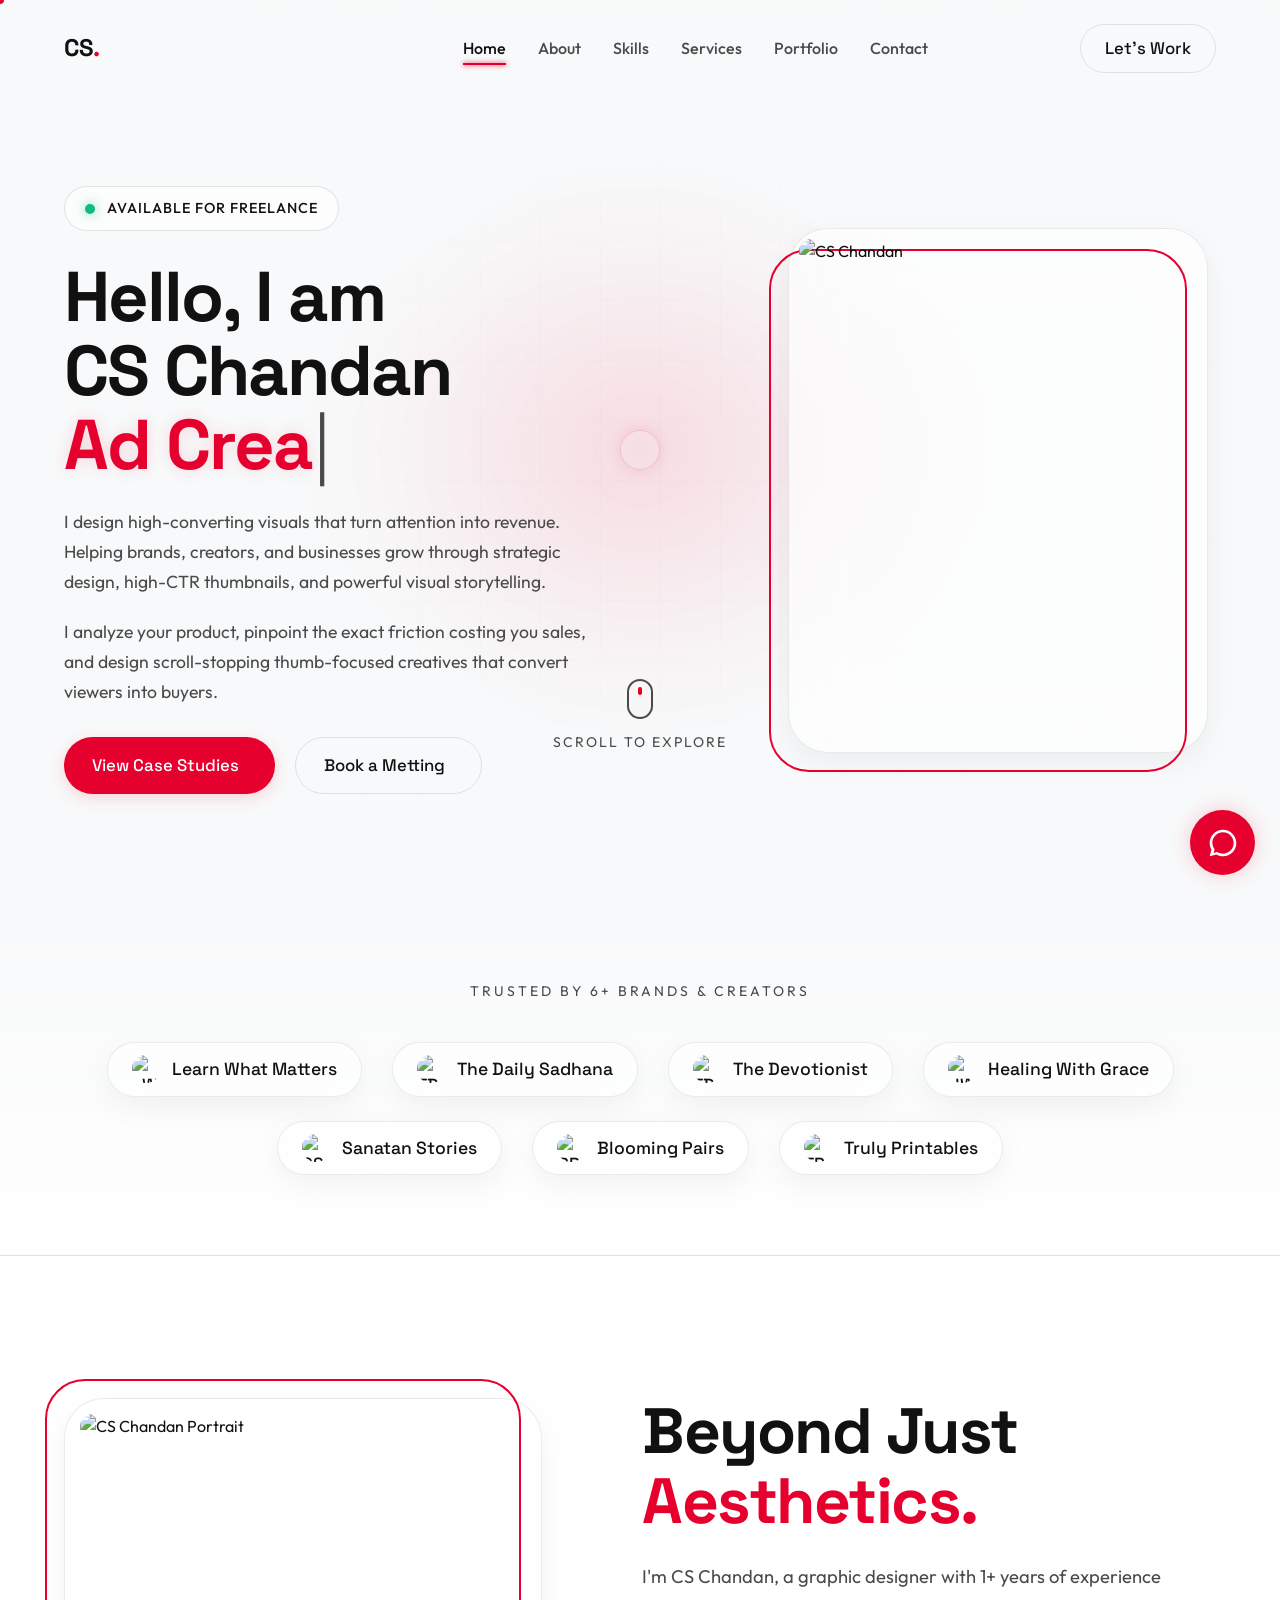
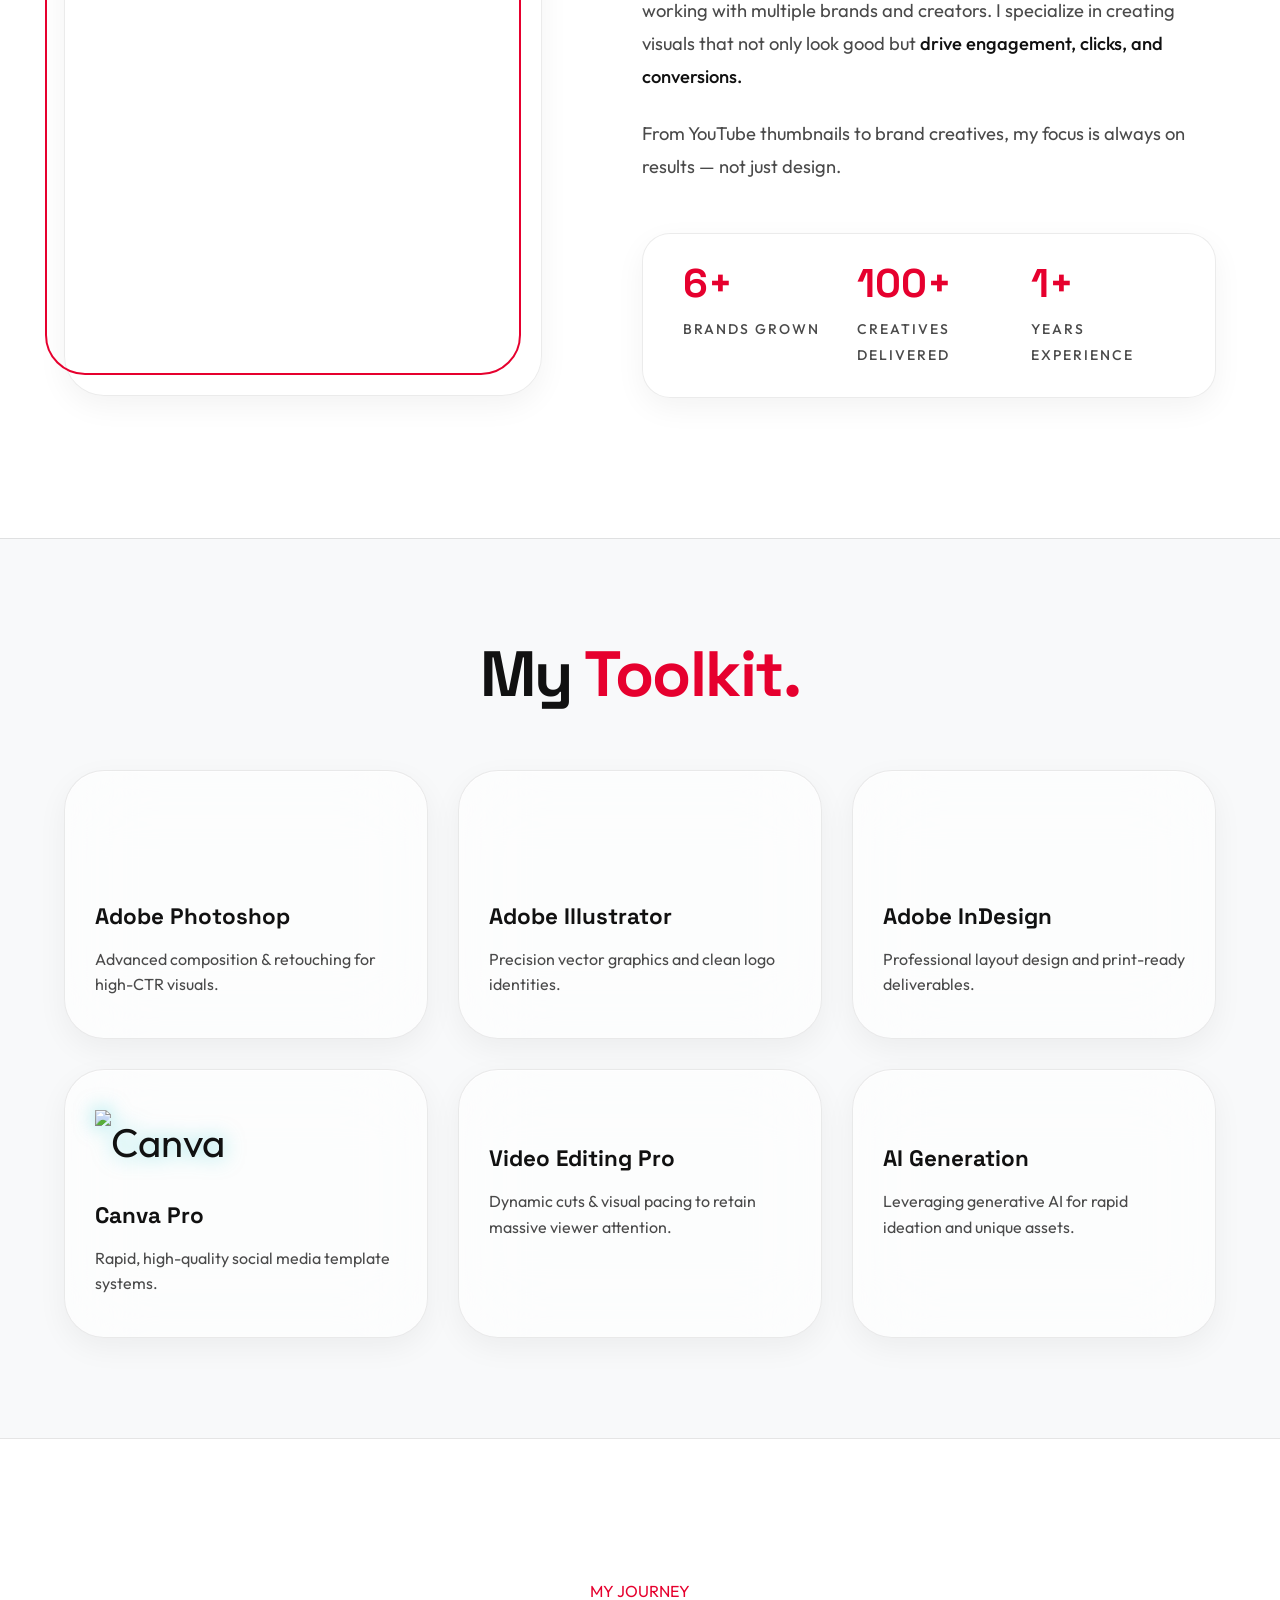
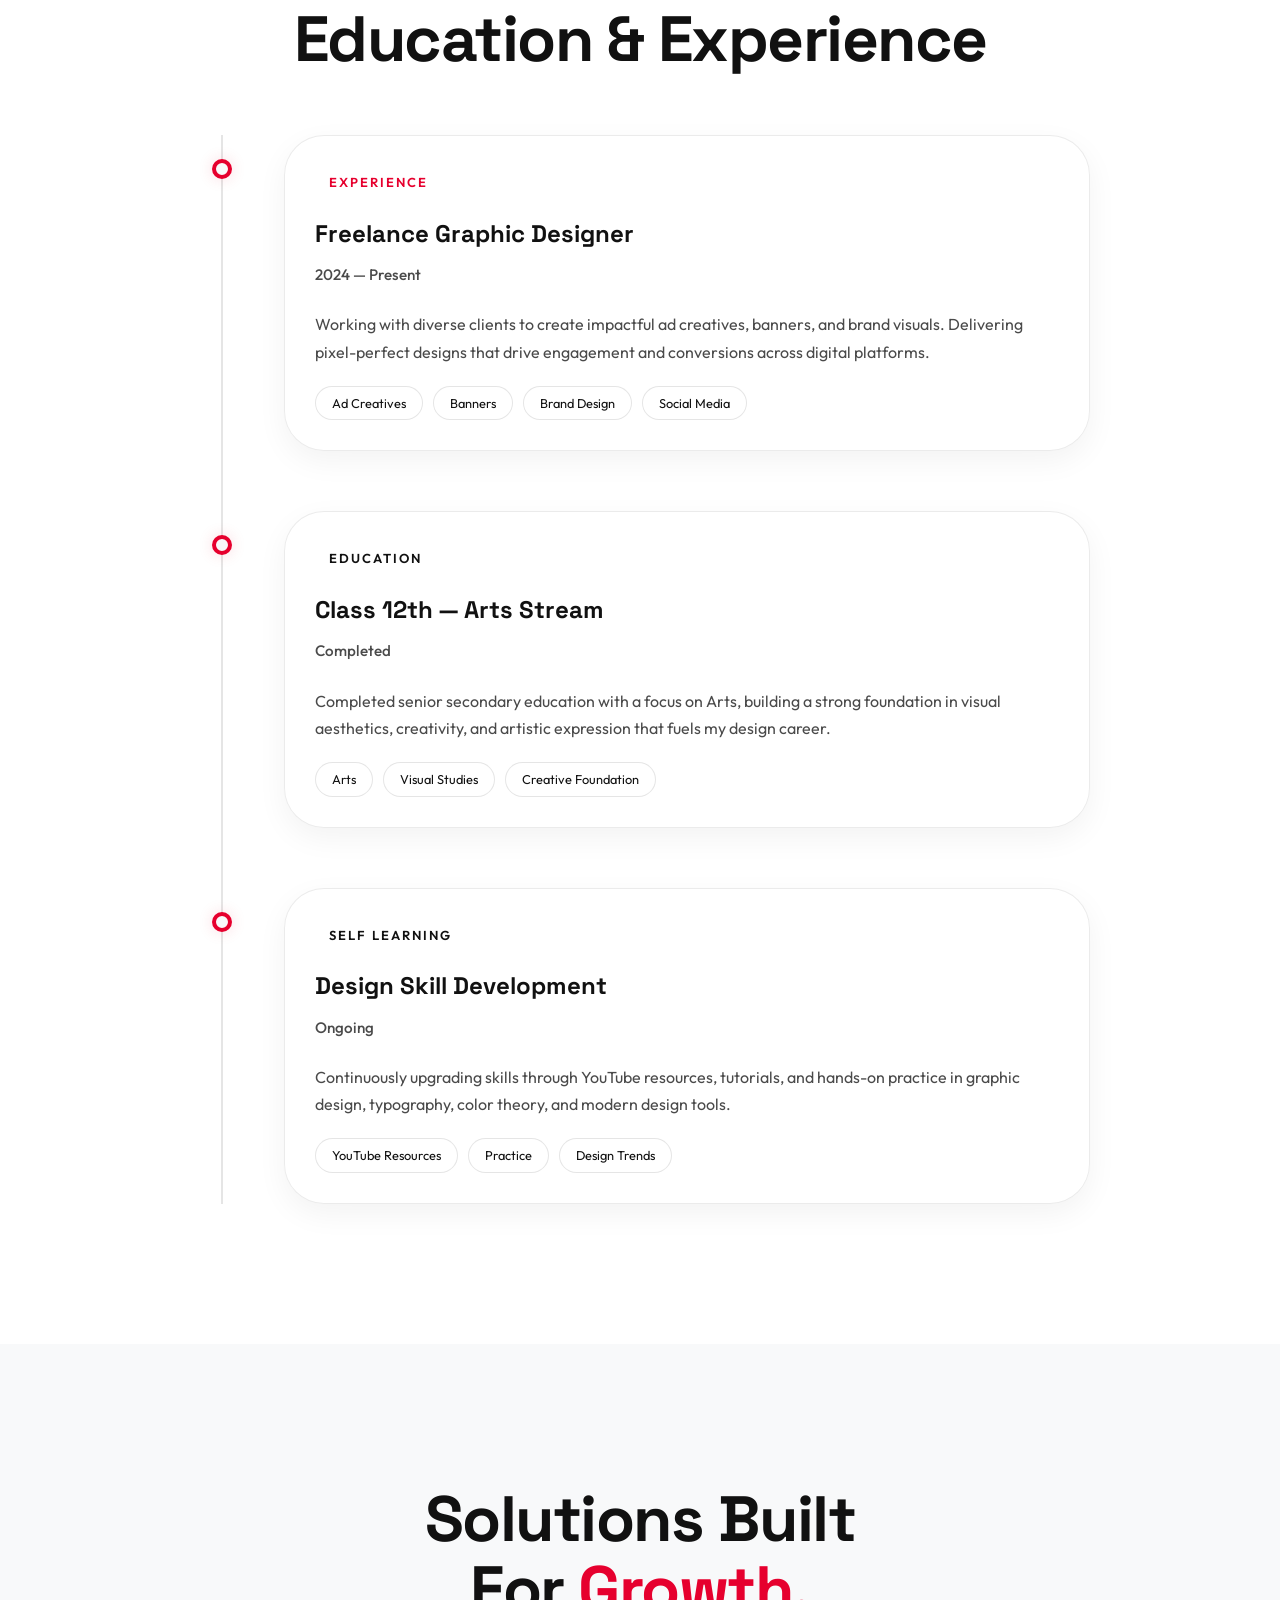
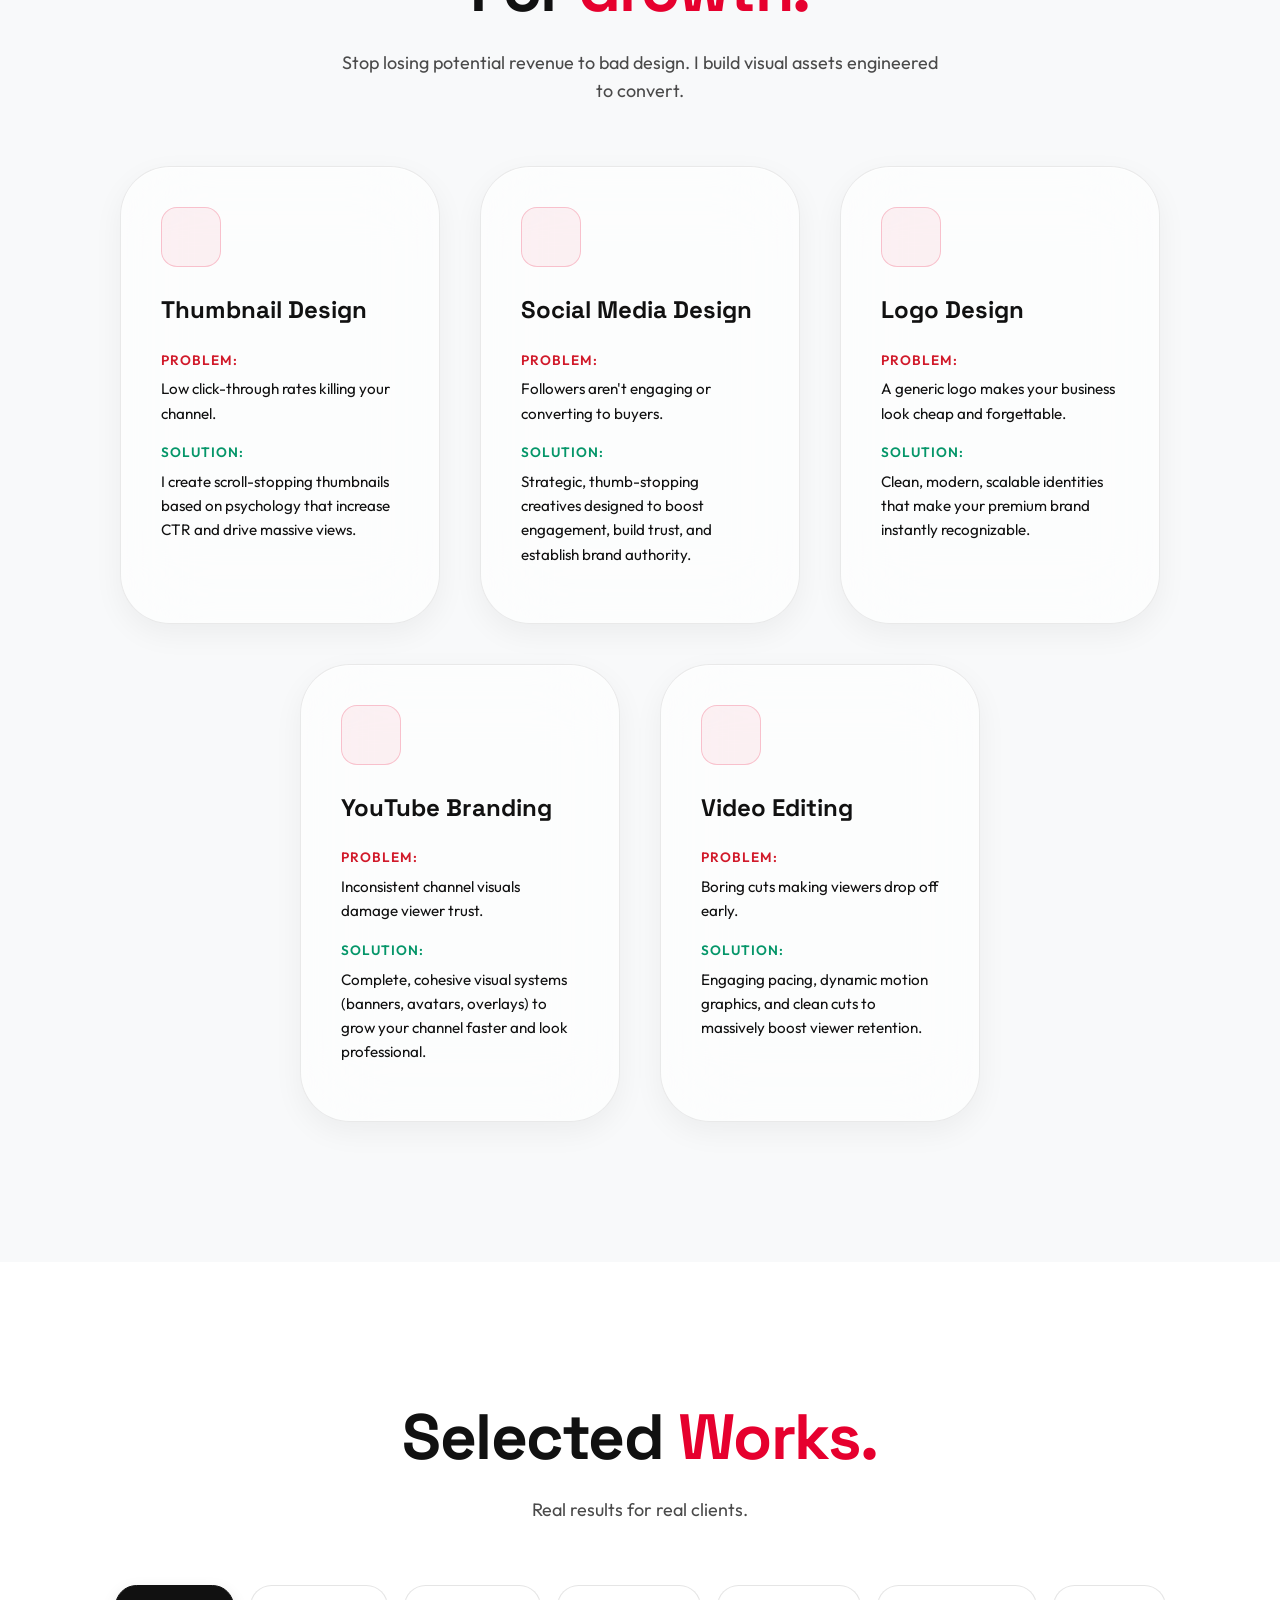
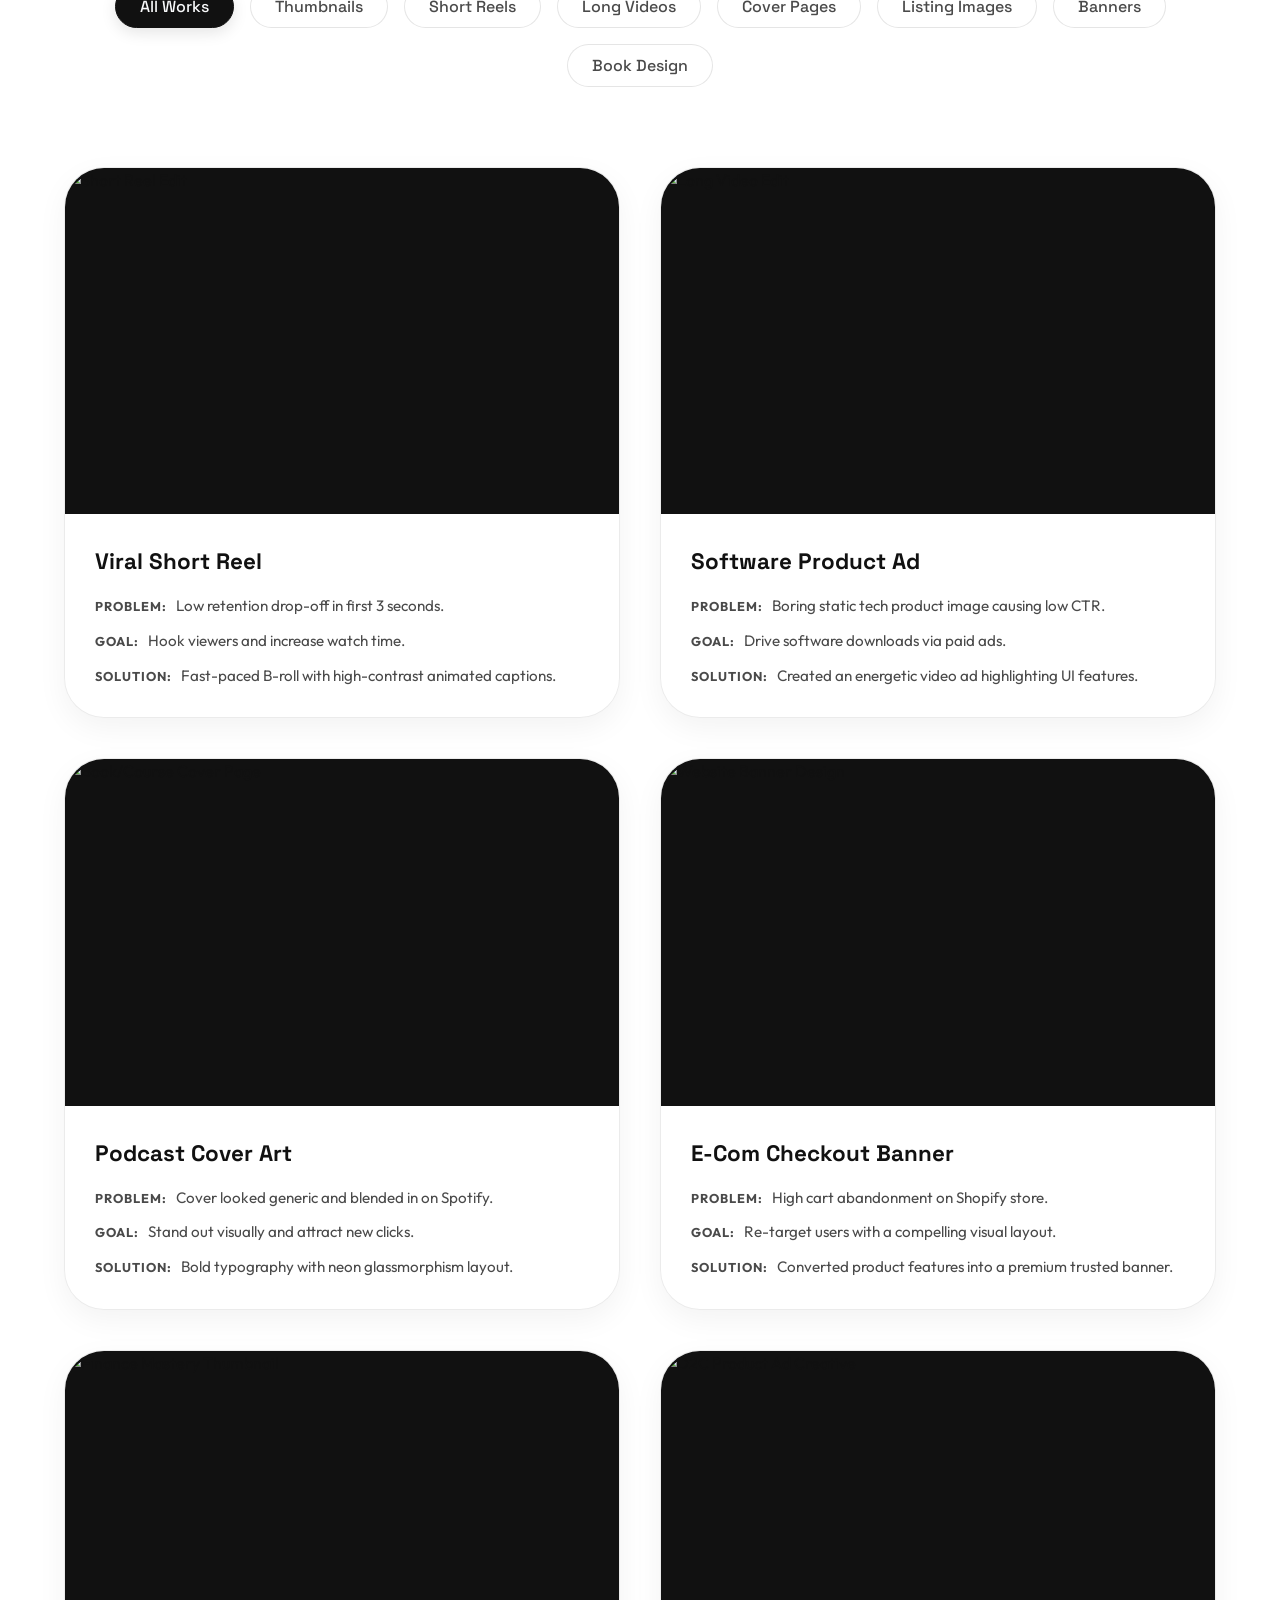
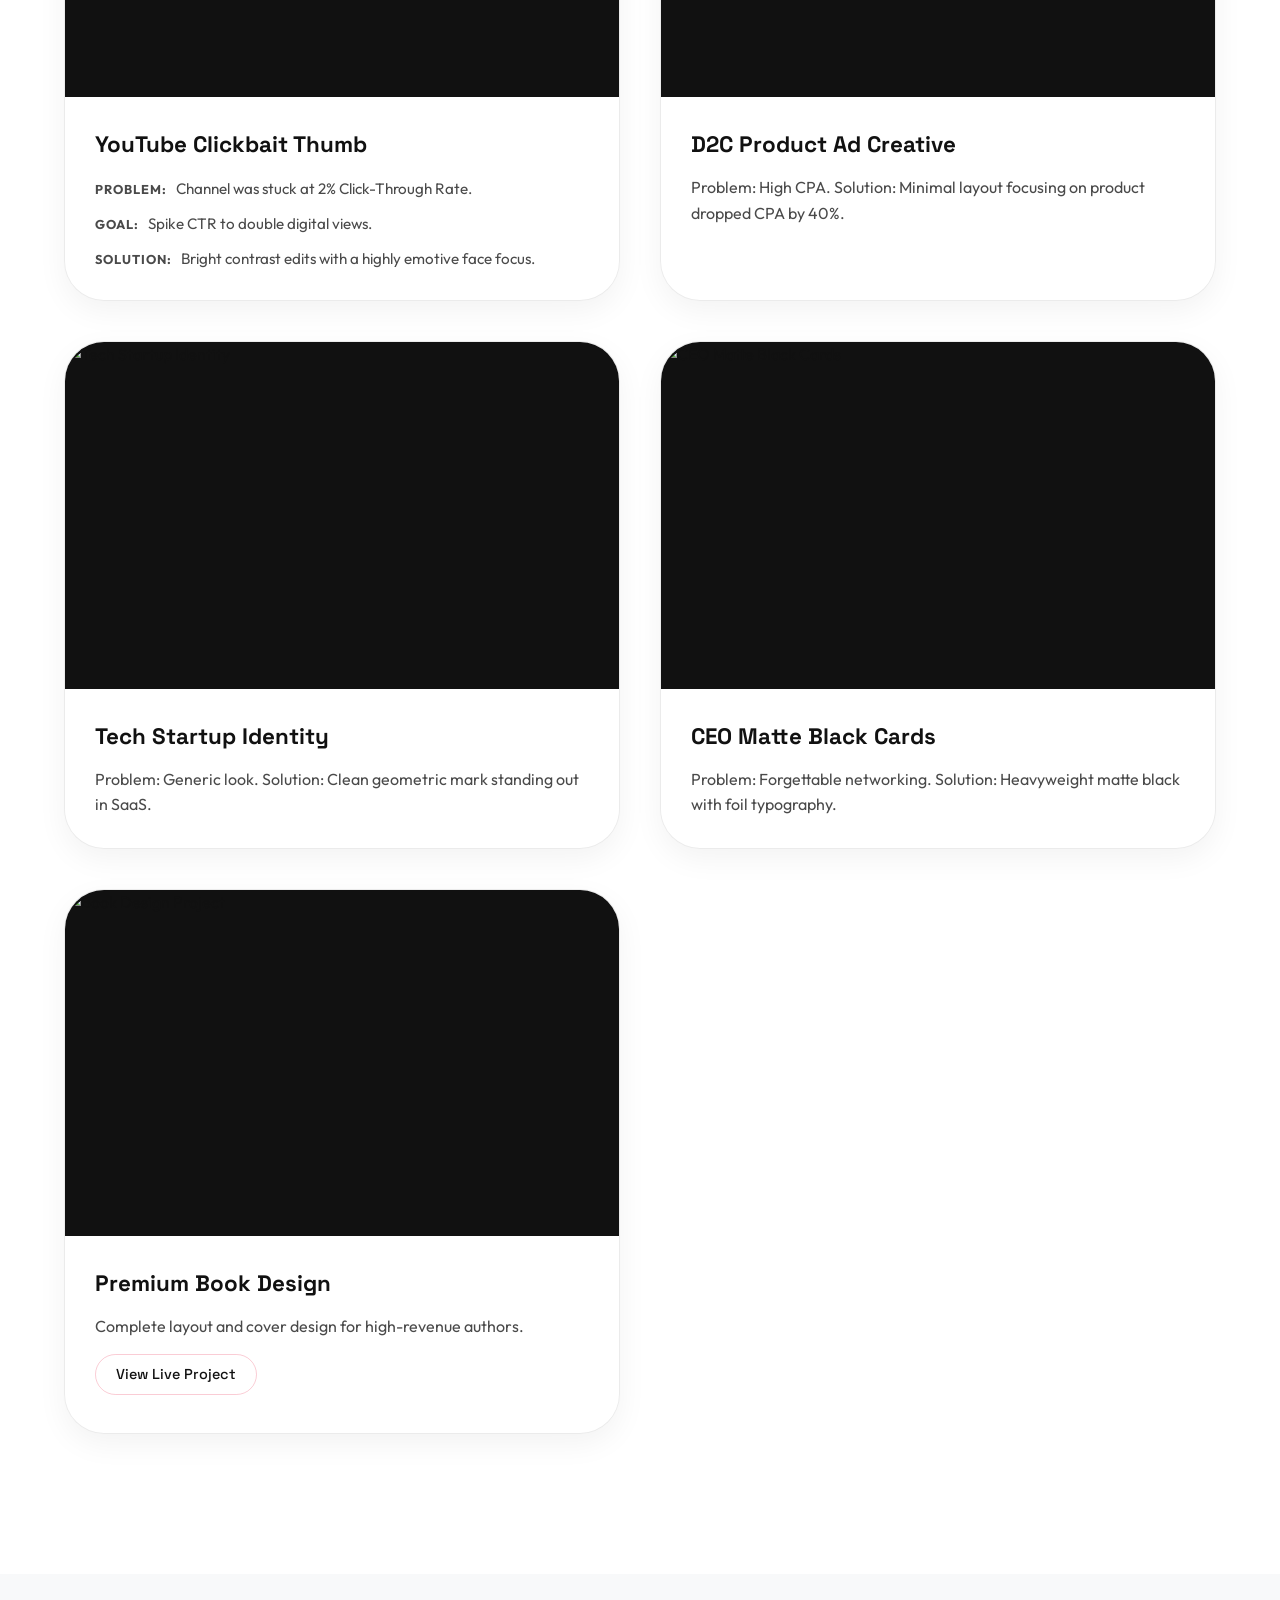
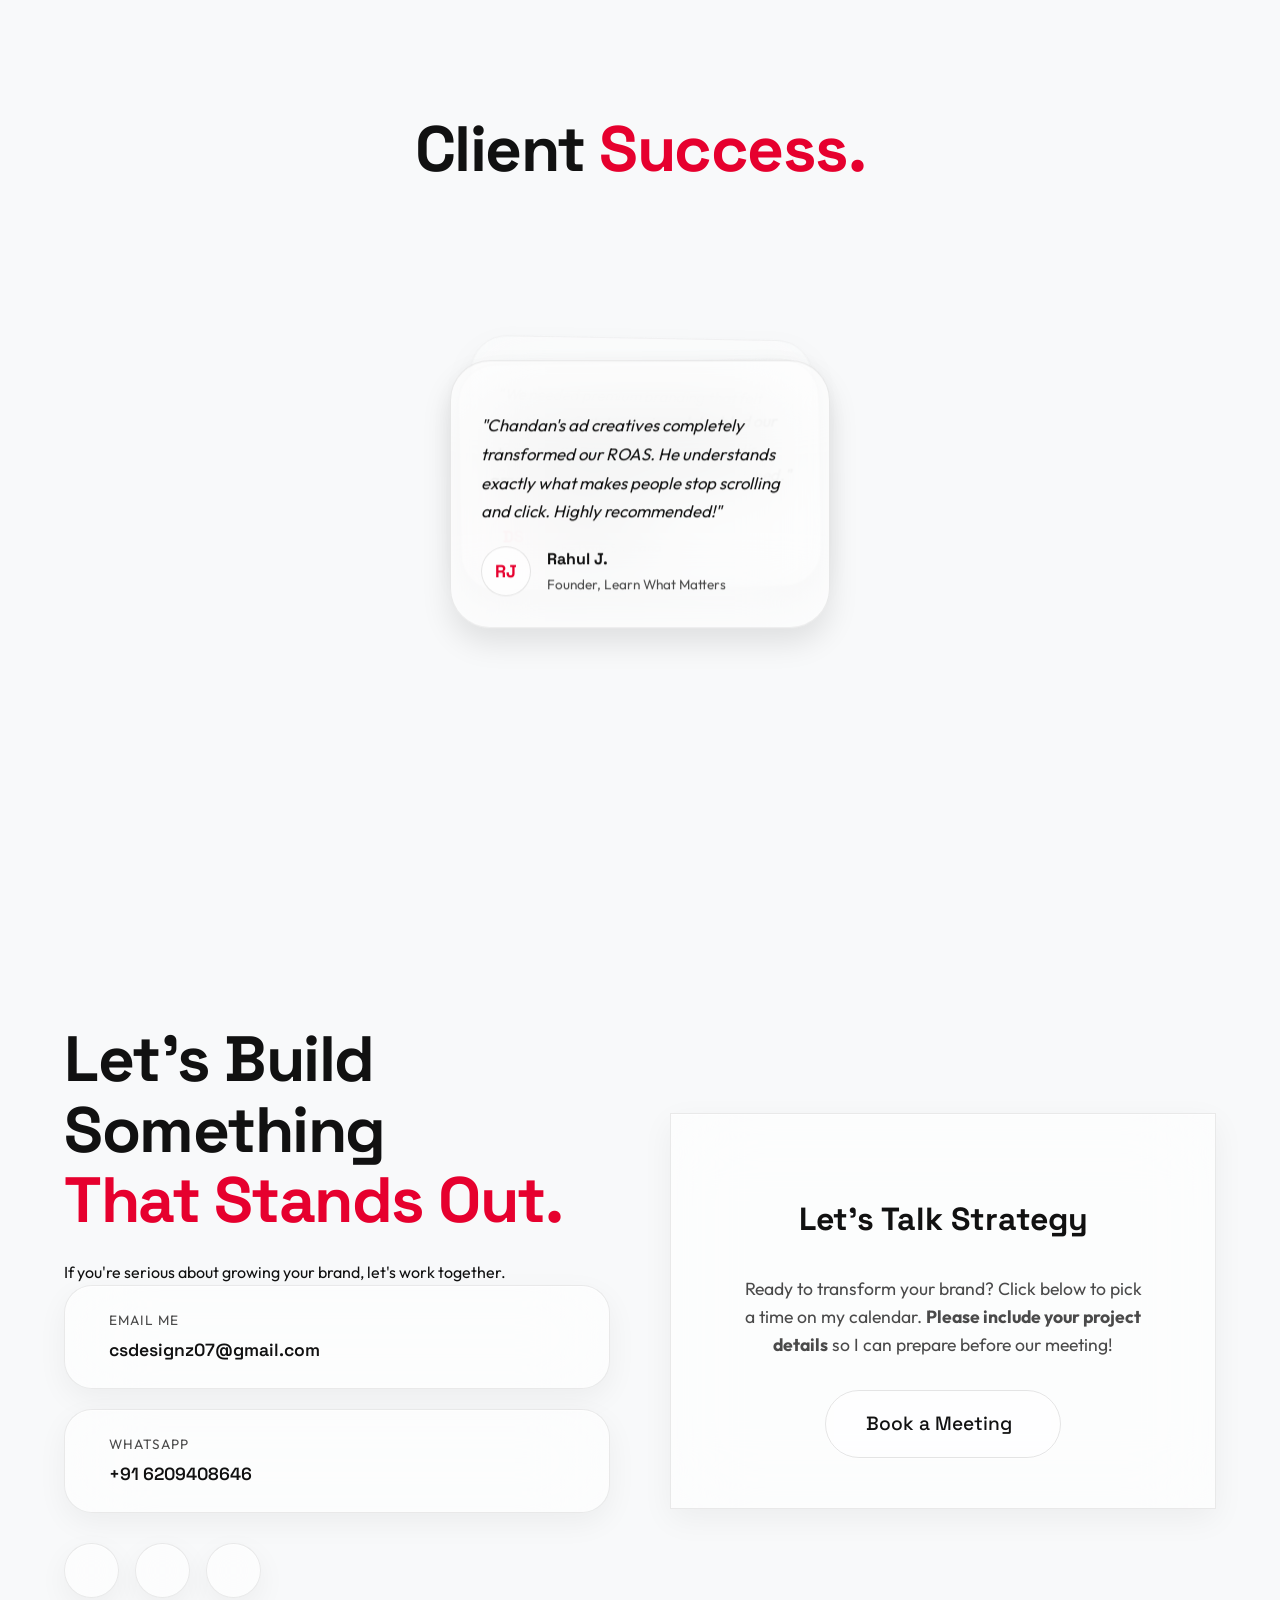
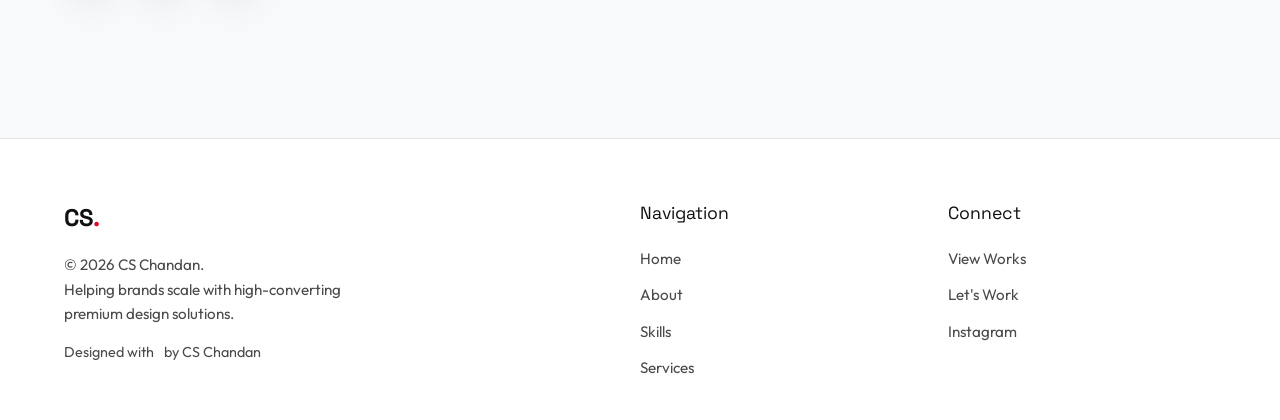
==== index.html @ e0b50218 "fav, hero, about section image added" ====
<!DOCTYPE html>
<html lang="en">

<head>
    <meta charset="UTF-8">
    <meta name="viewport" content="width=device-width, initial-scale=1.0">
    <title>CS Chandan | Portfolio</title>
    <meta name="description"
        content="I design high-converting visuals that turn attention into revenue. Helping brands, creators, and businesses grow through strategic design, high-CTR thumbnails, and powerful visual storytelling.">

        <!-- Favicon Code -->
    <link rel="icon" type="image/webp" href="/img/Fav icon.webp">
        
    <!-- Fonts -->
    <link rel="preconnect" href="https://fonts.googleapis.com">
    <link rel="preconnect" href="https://fonts.gstatic.com" crossorigin>
    <link
        href="https://fonts.googleapis.com/css2?family=Outfit:wght@300;400;500;600&family=Space+Grotesk:wght@400;500;600;700&display=swap"
        rel="stylesheet">

    <!-- Icons -->
    <script src="https://unpkg.com/@phosphor-icons/web"></script>
    <link rel="stylesheet" href="https://cdnjs.cloudflare.com/ajax/libs/font-awesome/6.4.0/css/all.min.css">

    <!-- Styles -->
    <link rel="stylesheet" href="style.css">

    <!-- chatbot style -->
    <link rel="stylesheet" href="chatbot.css">

</head>

<body>

    <!-- Custom Cursor & Ambient Glow -->
    <div class="cursor-dot"></div>
    <div class="cursor-outline"></div>
    <div class="cursor-glow" id="cursorGlow"></div>

    <!-- Navigation -->
    <nav class="navbar" id="navbar">
        <div class="nav-container">
            <a href="#" class="logo">CS<span class="text-accent">.</span></a>

            <!-- Theme Toggle Button -->
            <button class="theme-toggle-btn" id="themeToggle" aria-label="Toggle Dark/Light Mode" title="Toggle Mode">
                <i class="ph ph-sun" id="themeIcon"></i>
            </button>

            <div class="nav-links">
                <a href="#home">Home</a>
                <a href="#about">About</a>
                <a href="#skill">Skills</a>
                <a href="#services">Services</a>
                <a href="#portfolio">Portfolio</a>
                <a href="#contact">Contact</a>
            </div>
            <a href="letswork.html" class="btn btn-nav">Let's Work</a>
            <button class="mobile-menu-btn" aria-label="Toggle Menu">
                <i class="ph ph-list"></i>
            </button>
        </div>
    </nav>

    <!-- Hero Section -->
    <section class="hero" id="home">
        <div class="hero-grid-overlay"></div>
        <div class="hero-glow"></div>
        <div class="container hero-content">
            <div class="hero-left">
                <div class="hero-badge reveal" id="heroBadge">
                    <span class="pulse-dot-green"></span>
                    Available for Freelance
                </div>
                <h1 class="hero-title reveal delay-1">
                    <p class="greeting fade-in">Hello, I am</p>
                    <span class="title-line tl1"><span class="text-accent gradient-text">CS Chandan</span></span>
                    <span class="title-line tl3"><span class="typed-text" id="typedText"></span><span
                            class="typed-cursor">|</span></span>
                </h1>
                <p class="hero-subtitle reveal delay-2">
                    I design high-converting visuals that turn attention into revenue. Helping brands, creators, and
                    businesses grow through strategic design, high-CTR thumbnails, and powerful visual storytelling.
                </p>
                <p class="hero-subtitle reveal delay-2">I analyze your product, pinpoint the exact friction costing you
                    sales, and design scroll-stopping thumb-focused creatives that convert viewers into buyers.</p>
                <div class="hero-cta reveal delay-3">
                    <a href="#portfolio" class="btn btn-primary">View Case Studies <i
                            class="ph-fill ph-arrow-right"></i></a>
                    <a href="https://calendly.com/csdesignz07/30min" target="_blank" class="btn btn-secondary">Book a
                        Metting <i class="ph-fill ph-calendar"></i></a>
                </div>
            </div>

            <div class="hero-right reveal delay-2">
                <div class="hero-image-wrapper glass-panel">
                    <div class="hero-image-bg"></div>
                    <img src="/img/Hero page image.webp"
                        alt="CS Chandan" class="hero-img">
                </div>
            </div>

            <div class="hero-scroll-indicator">
                <div class="mouse">
                    <div class="wheel"></div>
                </div>
                <span>Scroll to explore</span>
            </div>
        </div>
    </section>

    <!-- Trust / Brands Section -->
    <section class="brands" id="brands">
        <div class="container">
            <p class="brands-title reveal">Trusted by 6+ Brands & Creators</p>
            <div class="brands-track reveal delay-1">
                <a href="https://learnwhatmatters.in/" target="_blank" rel="noopener"
                    class="brand-badge glass-badge"><img
                        src="https://learnwhatmatters.in/cdn/shop/files/Learn_What_Matters_feb_icon_ab858340-f9ff-4bcc-bd93-dd87891282ac.png?crop=center&height=32&v=1755597781&width=32"
                        alt="LWM"> Learn What Matters</a>
                <a href="https://thedailysadhana.com/" target="_blank" rel="noopener"
                    class="brand-badge glass-badge"><img
                        src="https://thedailysadhana.com/cdn/shop/files/fav-icon.png?crop=center&height=32&v=1764748370&width=32" 
                        alt="TDS"> The Daily Sadhana</a>
                <a href="https://thedevotionist.com/" target="_blank" rel="noopener"
                    class="brand-badge glass-badge"><img
                        src="https://ui-avatars.com/api/?name=T+D&background=111&color=fff&rounded=true&size=32"
                        alt="TD"> The Devotionist</a>
                <a href="https://healingwithgrace.co/" target="_blank" rel="noopener"
                    class="brand-badge glass-badge"><img
                        src="https://ui-avatars.com/api/?name=H+W&background=111&color=fff&rounded=true&size=32"
                        alt="HWG"> Healing With Grace</a>
                <a href="https://sanatanstories.in/" target="_blank" rel="noopener" class="brand-badge glass-badge"><img
                        src="https://ui-avatars.com/api/?name=S+S&background=111&color=fff&rounded=true&size=32"
                        alt="SS"> Sanatan Stories</a>
                <a href="https://bloomingpairs.com/" target="_blank" rel="noopener" class="brand-badge glass-badge"><img
                        src="https://ui-avatars.com/api/?name=B+P&background=111&color=fff&rounded=true&size=32"
                        alt="BP"> Blooming Pairs</a>
                <a href="https://trulyprintables.com/" target="_blank" rel="noopener"
                    class="brand-badge glass-badge"><img
                        src="https://ui-avatars.com/api/?name=T+P&background=111&color=fff&rounded=true&size=32"
                        alt="TP"> Truly Printables</a>
            </div>
        </div>
    </section>

    <!-- About Section -->
    <section class="about" id="about">
        <div class="container">
            <div class="about-grid">
                <div class="about-image reveal glass-panel">
                    <div class="about-img-bg"></div>
                    <!-- Added a realistic placeholder for the user's portrait -->
                    <img src="/img/About page image.webp"
                        alt="CS Chandan Portrait" class="about-img">
                </div>

                <div class="about-text reveal delay-1">
                    <h2 class="section-title">Beyond Just <br><span class="text-accent">Aesthetics.</span></h2>
                    <p class="about-desc">
                        I'm CS Chandan, a graphic designer with 1+ years of experience working with multiple brands and
                        creators. I specialize in creating visuals that not only look good but <strong>drive engagement,
                            clicks, and conversions.</strong>
                    </p>
                    <p class="about-desc">
                        From YouTube thumbnails to brand creatives, my focus is always on results &mdash; not just
                        design.
                    </p>
                    <div class="stats delay-2 glass-stats">
                        <div class="stat-item">
                            <span class="stat-number">6+</span>
                            <span class="stat-label">Brands Grown</span>
                        </div>
                        <div class="stat-item">
                            <span class="stat-number">100+</span>
                            <span class="stat-label">Creatives Delivered</span>
                        </div>
                        <div class="stat-item">
                            <span class="stat-number">1+</span>
                            <span class="stat-label">Years Experience</span>
                        </div>
                    </div>
                </div>
            </div>
        </div>
    </section>

    <!-- Skills Section -->
    <section class="skills" id="skill">
        <div class="container reveal">
            <h3 class="skills-title text-center section-title">My <span class="text-accent">Toolkit.</span></h3>
            <div class="skills-grid">
                <div class="skill-card glass-card">
                    <div class="icon-brand"><i class="fa-brands fa-adobe"
                            style="color:#31a8ff; text-shadow: 0 0 20px rgba(49,168,255,0.6);"></i></div>
                    <h4>Adobe Photoshop</h4>
                    <p>Advanced composition & retouching for high-CTR visuals.</p>
                </div>
                <div class="skill-card glass-card">
                    <div class="icon-brand"><i class="fa-brands fa-adobe"
                            style="color:#ff9a00; text-shadow: 0 0 20px rgba(255,154,0,0.6);"></i></div>
                    <h4>Adobe Illustrator</h4>
                    <p>Precision vector graphics and clean logo identities.</p>
                </div>
                <div class="skill-card glass-card">
                    <div class="icon-brand"><i class="fa-brands fa-adobe"
                            style="color:#ff3366; text-shadow: 0 0 20px rgba(255,51,102,0.6);"></i></div>
                    <h4>Adobe InDesign</h4>
                    <p>Professional layout design and print-ready deliverables.</p>
                </div>
                <div class="skill-card glass-card">
                    <div class="icon-brand"><img
                            src="https://upload.wikimedia.org/wikipedia/commons/0/08/Canva_icon_2021.svg"
                            style="width: 40px; filter: drop-shadow(0 0 10px rgba(0, 196, 204, 0.5));" alt="Canva">
                    </div>
                    <h4>Canva Pro</h4>
                    <p>Rapid, high-quality social media template systems.</p>
                </div>
                <div class="skill-card glass-card">
                    <div class="icon-brand"><i class="ph-fill ph-video-camera"
                            style="color:#9999ff; text-shadow: 0 0 20px rgba(153,153,255,0.6);"></i></div>
                    <h4>Video Editing Pro</h4>
                    <p>Dynamic cuts & visual pacing to retain massive viewer attention.</p>
                </div>
                <div class="skill-card glass-card">
                    <div class="icon-brand"><i class="ph-fill ph-robot"
                            style="color:#00ffcc; text-shadow: 0 0 20px rgba(0,255,204,0.6);"></i></div>
                    <h4>AI Generation</h4>
                    <p>Leveraging generative AI for rapid ideation and unique assets.</p>
                </div>
            </div>
        </div>
    </section>

    <!-- Experience Timeline Section -->
    <section class="section experience" id="experience">
        <div class="container">
            <div class="section-header text-center reveal">
                <span class="section-tag text-accent">MY JOURNEY</span>
                <h2 class="section-title">Education & <span class="gradient-text text-accent">Experience</span></h2>
            </div>
            <div class="timeline">
                <div class="timeline-item reveal delay-1">
                    <div class="timeline-marker">
                        <div class="timeline-dot"></div>
                    </div>
                    <div class="timeline-content glass-card">
                        <div class="timeline-badge text-accent">Experience</div>
                        <h3>Freelance Graphic Designer</h3>
                        <span class="timeline-date">2024 &mdash; Present</span>
                        <p>Working with diverse clients to create impactful ad creatives, banners,
                            and brand visuals. Delivering pixel-perfect designs that drive engagement
                            and conversions across digital platforms.</p>
                        <div class="timeline-tags">
                            <span>Ad Creatives</span>
                            <span>Banners</span>
                            <span>Brand Design</span>
                            <span>Social Media</span>
                        </div>
                    </div>
                </div>

                <div class="timeline-item reveal delay-2">
                    <div class="timeline-marker">
                        <div class="timeline-dot"></div>
                    </div>
                    <div class="timeline-content glass-card">
                        <div class="timeline-badge text-muted">Education</div>
                        <h3>Class 12th &mdash; Arts Stream</h3>
                        <span class="timeline-date">Completed</span>
                        <p>Completed senior secondary education with a focus on Arts,
                            building a strong foundation in visual aesthetics, creativity,
                            and artistic expression that fuels my design career.</p>
                        <div class="timeline-tags">
                            <span>Arts</span>
                            <span>Visual Studies</span>
                            <span>Creative Foundation</span>
                        </div>
                    </div>
                </div>

                <div class="timeline-item reveal delay-3">
                    <div class="timeline-marker">
                        <div class="timeline-dot"></div>
                    </div>
                    <div class="timeline-content glass-card">
                        <div class="timeline-badge text-muted">Self Learning</div>
                        <h3>Design Skill Development</h3>
                        <span class="timeline-date">Ongoing</span>
                        <p>Continuously upgrading skills through YouTube resources, tutorials,
                            and hands-on practice in graphic design, typography, color theory,
                            and modern design tools.</p>
                        <div class="timeline-tags">
                            <span>YouTube Resources</span>
                            <span>Practice</span>
                            <span>Design Trends</span>
                        </div>
                    </div>
                </div>
            </div>
        </div>
    </section>

    <!-- Services Section -->
    <section class="services" id="services">
        <div class="container">
            <div class="section-header text-center reveal">
                <h2 class="section-title">Solutions Built <br>For <span class="text-accent">Growth.</span></h2>
                <p class="section-subtitle">Stop losing potential revenue to bad design. I build visual assets
                    engineered to convert.</p>
            </div>

            <div class="services-grid">
                <div class="service-card glass-card reveal">
                    <div class="service-icon-wrapper">
                        <i class="ph-fill ph-youtube-logo text-accent"></i>
                    </div>
                    <h3>Thumbnail Design</h3>
                    <div class="problem-solution">
                        <p class="problem"><span>Problem:</span> Low click-through rates killing your channel.</p>
                        <p class="solution"><span>Solution:</span> I create scroll-stopping thumbnails based on
                            psychology that increase CTR and drive massive views.</p>
                    </div>
                </div>

                <div class="service-card glass-card reveal delay-1">
                    <div class="service-icon-wrapper">
                        <i class="ph-fill ph-device-mobile text-accent"></i>
                    </div>
                    <h3>Social Media Design</h3>
                    <div class="problem-solution">
                        <p class="problem"><span>Problem:</span> Followers aren't engaging or converting to buyers.</p>
                        <p class="solution"><span>Solution:</span> Strategic, thumb-stopping creatives designed to boost
                            engagement, build trust, and establish brand authority.</p>
                    </div>
                </div>

                <div class="service-card glass-card reveal delay-2">
                    <div class="service-icon-wrapper">
                        <i class="ph-fill ph-polygon text-accent"></i>
                    </div>
                    <h3>Logo Design</h3>
                    <div class="problem-solution">
                        <p class="problem"><span>Problem:</span> A generic logo makes your business look cheap and
                            forgettable.</p>
                        <p class="solution"><span>Solution:</span> Clean, modern, scalable identities that make your
                            premium brand instantly recognizable.</p>
                    </div>
                </div>

                <div class="service-card glass-card reveal delay-3">
                    <div class="service-icon-wrapper">
                        <i class="ph-fill ph-monitor-play text-accent"></i>
                    </div>
                    <h3>YouTube Branding</h3>
                    <div class="problem-solution">
                        <p class="problem"><span>Problem:</span> Inconsistent channel visuals damage viewer trust.</p>
                        <p class="solution"><span>Solution:</span> Complete, cohesive visual systems (banners, avatars,
                            overlays) to grow your channel faster and look professional.</p>
                    </div>
                </div>

                <div class="service-card glass-card reveal delay-2">
                    <div class="service-icon-wrapper">
                        <i class="ph-fill ph-video-camera text-accent"></i>
                    </div>
                    <h3>Video Editing</h3>
                    <div class="problem-solution">
                        <p class="problem"><span>Problem:</span> Boring cuts making viewers drop off early.</p>
                        <p class="solution"><span>Solution:</span> Engaging pacing, dynamic motion graphics, and clean
                            cuts to massively boost viewer retention.</p>
                    </div>
                </div>
            </div>
        </div>
    </section>

    <!-- Portfolio Section -->
    <section class="portfolio" id="portfolio">
        <div class="container">
            <div class="section-header text-center reveal">
                <h2 class="section-title">Selected <span class="text-accent">Works.</span></h2>
                <p class="section-subtitle">Real results for real clients.</p>
            </div>

            <div class="portfolio-filters reveal delay-1">
                <button class="filter-btn active" data-filter="all">All Works</button>
                <button class="filter-btn" data-filter="thumbnails">Thumbnails</button>
                <button class="filter-btn" data-filter="reels">Short Reels</button>
                <button class="filter-btn" data-filter="longvideo">Long Videos</button>
                <button class="filter-btn" data-filter="cover">Cover Pages</button>
                <button class="filter-btn" data-filter="listing">Listing Images</button>
                <button class="filter-btn" data-filter="banner">Banners</button>
                <button class="filter-btn" data-filter="book">Book Design</button>
            </div>

            <div class="portfolio-grid reveal delay-2">
                <!-- Short Reel Placeholder -->
                <div class="portfolio-item mix reels glass-card" data-cat="reels">
                    <div class="portfolio-img-container">
                        <img src="https://images.unsplash.com/photo-1611162617474-5b21e879e113?ixlib=rb-4.0.3&auto=format&fit=crop&w=800&q=80"
                            alt="Short Reel Edit" class="portfolio-img">
                    </div>
                    <div class="portfolio-content">
                        <h3>Viral Short Reel</h3>
                        <div class="case-study">
                            <div class="cs-item"><span class="cs-label lbl-prob">Problem:</span> Low retention drop-off
                                in first 3 seconds.</div>
                            <div class="cs-item"><span class="cs-label lbl-goal">Goal:</span> Hook viewers and increase
                                watch time.</div>
                            <div class="cs-item"><span class="cs-label lbl-sol">Solution:</span> Fast-paced B-roll with
                                high-contrast animated captions.</div>
                        </div>
                    </div>
                </div>

                <!-- Long Video Placeholder -->
                <div class="portfolio-item mix longvideo glass-card" data-cat="longvideo">
                    <div class="portfolio-img-container">
                        <img src="https://images.unsplash.com/photo-1574717024453-354056aaddfa?ixlib=rb-4.0.3&auto=format&fit=crop&w=800&q=80"
                            alt="Long Video Edit" class="portfolio-img">
                    </div>
                    <div class="portfolio-content">
                        <h3>Software Product Ad</h3>
                        <div class="case-study">
                            <div class="cs-item"><span class="cs-label lbl-prob">Problem:</span> Boring static tech
                                product image causing low CTR.</div>
                            <div class="cs-item"><span class="cs-label lbl-goal">Goal:</span> Drive software downloads
                                via paid ads.</div>
                            <div class="cs-item"><span class="cs-label lbl-sol">Solution:</span> Created an energetic
                                video ad highlighting UI features.</div>
                        </div>
                    </div>
                </div>

                <!-- Cover Page Placeholder -->
                <div class="portfolio-item mix cover glass-card" data-cat="cover">
                    <div class="portfolio-img-container">
                        <img src="https://images.unsplash.com/photo-1544716278-ca5e3f4abd8c?ixlib=rb-4.0.3&auto=format&fit=crop&w=800&q=80"
                            alt="Book/Course Cover Page" class="portfolio-img">
                    </div>
                    <div class="portfolio-content">
                        <h3>Podcast Cover Art</h3>
                        <div class="case-study">
                            <div class="cs-item"><span class="cs-label lbl-prob">Problem:</span> Cover looked generic
                                and blended in on Spotify.</div>
                            <div class="cs-item"><span class="cs-label lbl-goal">Goal:</span> Stand out visually and
                                attract new clicks.</div>
                            <div class="cs-item"><span class="cs-label lbl-sol">Solution:</span> Bold typography with
                                neon glassmorphism layout.</div>
                        </div>
                    </div>
                </div>

                <!-- Banner Placeholder -->
                <div class="portfolio-item mix banner glass-card" data-cat="banner">
                    <div class="portfolio-img-container">
                        <img src="https://images.unsplash.com/photo-1557053910-d9eadeed1c58?ixlib=rb-4.0.3&auto=format&fit=crop&w=800&q=80"
                            alt="Website Banner Design" class="portfolio-img">
                    </div>
                    <div class="portfolio-content">
                        <h3>E-Com Checkout Banner</h3>
                        <div class="case-study">
                            <div class="cs-item"><span class="cs-label lbl-prob">Problem:</span> High cart abandonment
                                on Shopify store.</div>
                            <div class="cs-item"><span class="cs-label lbl-goal">Goal:</span> Re-target users with a
                                compelling visual layout.</div>
                            <div class="cs-item"><span class="cs-label lbl-sol">Solution:</span> Converted product
                                features into a premium trusted banner.</div>
                        </div>
                    </div>
                </div>

                <div class="portfolio-item mix thumbnails glass-card" data-cat="thumbnails">
                    <div class="portfolio-img-container">
                        <img src="https://images.unsplash.com/photo-1616469829581-73993eb86b02?ixlib=rb-4.0.3&auto=format&fit=crop&w=800&q=80"
                            alt="Finance Mastery Thumbnail" class="portfolio-img">
                    </div>
                    <div class="portfolio-content">
                        <h3>YouTube Clickbait Thumb</h3>
                        <div class="case-study">
                            <div class="cs-item"><span class="cs-label lbl-prob">Problem:</span> Channel was stuck at 2%
                                Click-Through Rate.</div>
                            <div class="cs-item"><span class="cs-label lbl-goal">Goal:</span> Spike CTR to double
                                digital views.</div>
                            <div class="cs-item"><span class="cs-label lbl-sol">Solution:</span> Bright contrast edits
                                with a highly emotive face focus.</div>
                        </div>
                    </div>
                </div>

                <div class="portfolio-item mix social glass-card" data-cat="social">
                    <div class="portfolio-img-container">
                        <img src="https://images.unsplash.com/photo-1493612276216-ee3925520721?ixlib=rb-4.0.3&auto=format&fit=crop&w=800&q=80"
                            alt="D2C Product Ad Creative" class="portfolio-img">
                    </div>
                    <div class="portfolio-content">
                        <h3>D2C Product Ad Creative</h3>
                        <p>Problem: High CPA. Solution: Minimal layout focusing on product dropped CPA by 40%.</p>
                    </div>
                </div>

                <div class="portfolio-item mix branding glass-card" data-cat="branding">
                    <div class="portfolio-img-container">
                        <img src="https://images.unsplash.com/photo-1626785774573-4b799315345d?ixlib=rb-4.0.3&auto=format&fit=crop&w=800&q=80"
                            alt="Tech Startup Identity" class="portfolio-img">
                    </div>
                    <div class="portfolio-content">
                        <h3>Tech Startup Identity</h3>
                        <p>Problem: Generic look. Solution: Clean geometric mark standing out in SaaS.</p>
                    </div>
                </div>

                <div class="portfolio-item mix print glass-card" data-cat="print">
                    <div class="portfolio-img-container">
                        <img src="https://images.unsplash.com/photo-1589333333796-03180d7c7126?ixlib=rb-4.0.3&auto=format&fit=crop&w=800&q=80"
                            alt="CEO Matte Black Cards" class="portfolio-img">
                    </div>
                    <div class="portfolio-content">
                        <h3>CEO Matte Black Cards</h3>
                        <p>Problem: Forgettable networking. Solution: Heavyweight matte black with foil typography.</p>
                    </div>
                </div>

                <div class="portfolio-item mix book glass-card" data-cat="book">
                    <div class="portfolio-img-container">
                        <img src="https://images.unsplash.com/photo-1544716278-ca5e3f4abd8c?ixlib=rb-4.0.3&auto=format&fit=crop&w=800&q=80"
                            alt="Book Design Project" class="portfolio-img">
                    </div>
                    <div class="portfolio-content">
                        <h3>Premium Book Design</h3>
                        <p>Complete layout and cover design for high-revenue authors.</p>
                        <a href="#" class="btn btn-outline"
                            style="border-radius: 100px; padding: 8px 20px; font-size: 0.9rem; margin-top: 15px; display: inline-block;">View
                            Live Project</a>
                    </div>
                </div>
            </div>
        </div>
    </section>

    <!-- Testimonials Section -->
    <section class="testimonials" id="reviews">
        <div class="container">
            <h2 class="section-title text-center reveal">Client <span class="text-accent">Success.</span></h2>

            <div class="testimonial-wrapper reveal delay-1">
                <div class="testimonial-grid" id="testimonialStack">
                    <!-- Review 1 -->
                    <div class="testimonial-card glass-card">
                        <div class="stars">
                            <i class="ph-fill ph-star"></i><i class="ph-fill ph-star"></i><i
                                class="ph-fill ph-star"></i><i class="ph-fill ph-star"></i><i
                                class="ph-fill ph-star"></i>
                        </div>
                        <p class="quote">"Chandan's ad creatives completely transformed our ROAS. He understands exactly
                            what makes people stop scrolling and click. Highly recommended!"</p>
                        <div class="client-info">
                            <div class="client-avatar">RJ</div>
                            <div>
                                <h4>Rahul J.</h4>
                                <span>Founder, Learn What Matters</span>
                            </div>
                        </div>
                    </div>
                    <!-- Review 2 -->
                    <div class="testimonial-card glass-card">
                        <div class="stars">
                            <i class="ph-fill ph-star"></i><i class="ph-fill ph-star"></i><i
                                class="ph-fill ph-star"></i><i class="ph-fill ph-star"></i><i class="ph ph-star"></i>
                        </div>
                        <p class="quote">"The thumbnails he designed doubled our channel's CTR in literally one week.
                            His grasp on viewer psychology is unmatched."</p>
                        <div class="client-info">
                            <div class="client-avatar">DS</div>
                            <div>
                                <h4>Deepak S.</h4>
                                <span>The Daily Sadhana</span>
                            </div>
                        </div>
                    </div>
                    <!-- Review 3 -->
                    <div class="testimonial-card glass-card">
                        <div class="stars">
                            <i class="ph-fill ph-star"></i><i class="ph-fill ph-star"></i><i
                                class="ph-fill ph-star"></i><i class="ph-fill ph-star"></i><i
                                class="ph-fill ph-star"></i>
                        </div>
                        <p class="quote">"We needed premium branding that felt expensive. Chandan delivered a visual
                            identity that allowed us to instantly raise our prices."</p>
                        <div class="client-info">
                            <div class="client-avatar">HG</div>
                            <div>
                                <h4>Harsh G.</h4>
                                <span>CEO, Healing With Grace</span>
                            </div>
                        </div>
                    </div>
                </div>
            </div>
        </div>
    </section>


    <!-- BOOK A CALL SECTION -->
    <!-- Booking & Contact Section -->
    <section class="contact" id="contact">
        <div class="container">
            <div class="contact-grid">
                <div class="contact-info reveal">
                    <h2 class="section-title">Let's Build Something <br><span class="text-accent">That Stands
                            Out.</span></h2>
                    <p class="contact-subtitle">If you're serious about growing your brand, let's work together.</p>

                    <div class="contact-methods">
                        <a href="mailto:csdesignz07@gmail.com" class="method-card glass-card">
                            <i class="ph-fill ph-envelope-simple text-accent"></i>
                            <div>
                                <p class="method-title">Email Me</p>
                                <p class="method-value">csdesignz07@gmail.com</p>
                            </div>
                        </a>
                        <a href="https://wa.me/916209408646" target="_blank" rel="noopener"
                            class="method-card glass-card">
                            <i class="ph-fill ph-whatsapp-logo text-accent"></i>
                            <div>
                                <p class="method-title">WhatsApp</p>
                                <p class="method-value">+91 6209408646</p>
                            </div>
                        </a>
                    </div>

                    <div class="social-links-big">
                        <a href="https://instagram.com/cschandan.designz" target="_blank" rel="noopener"
                            aria-label="Instagram" class="glass-card">
                            <i class="ph-fill ph-instagram-logo"></i>
                        </a>
                        <a href="https://behance.net/chandanpandit16" target="_blank" rel="noopener"
                            aria-label="Behance" class="glass-card">
                            <i class="ph-fill ph-behance-logo"></i>
                        </a>
                        <a href="https://wa.me/916209408646" target="_blank" rel="noopener" aria-label="WhatsApp"
                            class="glass-card">
                            <i class="ph-fill ph-whatsapp-logo"></i>
                        </a>
                    </div>
                </div>

                <!-- Right Side: Booking Card -->
                <div class="contact-form-wrapper reveal delay-1">
                    <div class="glass-card meet-card"
                        style="padding: 50px; text-align: center; display: flex; flex-direction: column; gap: 30px; align-items: center; justify-content: center;">
                        <div
                            style="font-size: 4rem; color: var(--accent-color); text-shadow: 0 0 20px var(--accent-glow);">
                            <i class="ph-fill ph-calendar-check"></i>
                        </div>
                        <h3 style="font-family: var(--font-heading); font-size: 2rem;">Let's Talk Strategy</h3>
                        <p
                            style="color: var(--text-muted); font-size: 1.1rem; line-height: 1.6; max-width: 400px; margin: 0 auto;">
                            Ready to transform your brand? Click below to pick a time on my calendar. <strong>Please
                                include your project details</strong> so I can prepare before our meeting!
                        </p>
                        <!-- Using Calendly or generic meeting link -->
                        <a href="https://calendly.com/csdesignz07/30min" target="_blank" class="btn btn-secondary"
                            data-navigate="meeting"
                            style="font-size: 1.2rem; padding: 18px 40px; border-radius: 100px;">
                            Book a Meeting <i class="ph-bold ph-calendar-plus"></i>
                        </a>
                    </div>
                </div>
            </div>
        </div>
    </section>

    <!-- Footer -->
    <footer class="footer">
        <div class="container footer-content">
            <div class="footer-left">
                <a href="#" class="logo">CS<span class="text-accent">.</span></a>
                <p>&copy; 2026 CS Chandan.<br>Helping brands scale with high-converting<br>premium design solutions.</p>
                <p
                    style="margin-top: 15px; font-size: 0.9rem; color: var(--text-muted); display: flex; align-items: center; gap: 5px;">
                    Designed with <i class="ph-fill ph-heart" style="color: #ff3366;"></i> by CS Chandan
                </p>
            </div>
            <div class="footer-links">
                <p class="footer-title">Navigation</p>
                <div class="footer-nav">
                    <a href="#home">Home</a>
                    <a href="#about">About</a>
                    <a href="#skill">Skills</a>
                    <a href="#services">Services</a>
                </div>
            </div>
            <div class="footer-links">
                <p class="footer-title">Connect</p>
                <div class="footer-nav">
                    <a href="#portfolio">View Works</a>
                    <a href="letswork.html">Let's Work</a>
                    <a href="https://instagram.com/cschandan.designz" target="_blank">Instagram</a>
                </div>
            </div>
        </div>
    </footer>

    <!-- Scripts -->
    <script src="script.js"></script>

    <!-- CHATBOT START -->
    <div id="chatbot-wrapper">
        <!-- Chat Trigger -->
        <div id="chat-trigger" title="Let's Talk!">
            <svg viewBox="0 0 24 24" xmlns="http://www.w3.org/2000/svg">
                <path
                    d="M12 2C6.477 2 2 6.477 2 12c0 1.821.487 3.53 1.338 5L2 22l5-1.338C8.47 21.513 10.179 22 12 22c5.523 0 10-4.477 10-10S17.523 2 12 2zm0 18c-1.477 0-2.887-.393-4.113-1.077l-.295-.165-2.61.696.696-2.61-.165-.295A7.957 7.957 0 014 12c0-4.411 3.589-8 8-8s8 3.589 8 8-3.589 8-8 8z" />
            </svg>
        </div>

        <!-- Chat Window -->
        <div id="chat-container">
            <div class="chat-header">
                <div class="bot-avatar">AI</div>
                <div class="bot-info">
                    <h3>Creative Strategist</h3>
                    <div class="bot-status">Available for Hire</div>
                </div>
            </div>

            <div id="chat-messages">
                <!-- Messages will appear here -->
            </div>

            <div id="typing-indicator" class="typing-indicator" style="display: none;">
                AI is strategizing...
            </div>

            <div class="chat-footer">
                <input type="text" id="user-input" class="chat-input" placeholder="Type a message..."
                    autocomplete="off">
                <button id="send-btn" class="send-btn">
                    <svg viewBox="0 0 24 24" xmlns="http://www.w3.org/2000/svg">
                        <path d="M2.01 21L23 12 2.01 3 2 10l15 2-15 2z" />
                    </svg>
                </button>
            </div>
        </div>
    </div>
    <!-- CHATBOT END -->

    <script src="chatbot.js"></script>

</body>

</html>
---- style.css ----
/* 
  CS Chandan Premium Portfolio - Theme & Styling Fixes
*/

:root {
  /* Ultra Premium Dark Red Colors */
  --bg-primary: #030000;
  --bg-secondary: #0a0002;
  --bg-card: rgba(15, 0, 2, 0.4);
  --bg-card-hover: rgba(30, 0, 5, 0.6);
  
  --accent-color: #ff0033; /* Neon pure red */
  --accent-dark: #b30024;
  --accent-glow: rgba(255, 0, 51, 0.4);
  
  --text-main: #ffffff;
  --text-muted: #a3a3a3;
  
  /* Apple-style Glassmorphism values */
  --glass-bg: rgba(255, 255, 255, 0.04);
  --glass-border: rgba(255, 255, 255, 0.15);
  --glass-blur: blur(40px);
  --glass-shadow: 0 15px 35px rgba(0, 0, 0, 0.5), inset 0 1px 1px rgba(255, 255, 255, 0.3);
  
  --border-color: rgba(255, 255, 255, 0.08);
  --border-accent: rgba(255, 0, 51, 0.3);
  
  /* Typography */
  --font-body: 'Outfit', sans-serif;
  --font-heading: 'Space Grotesk', sans-serif;
  
  /* Spacing and Radius */
  --section-padding: 140px 0;
  --radius-sm: 16px;
  --radius-md: 28px;
  --radius-lg: 40px;
}

[data-theme="light"] {
  --bg-primary: #f8f9fa;
  --bg-secondary: #ffffff;
  --bg-card: rgba(255, 255, 255, 0.6);
  --bg-card-hover: rgba(255, 255, 255, 0.9);
  
  --accent-color: #e6002e; /* Slightly darker red for light mode */
  --accent-dark: #b30024;
  --accent-glow: rgba(230, 0, 46, 0.15);
  
  --text-main: #111111;
  --text-muted: #4a4a4a;

  --glass-bg: rgba(255, 255, 255, 0.6);
  --glass-border: rgba(0, 0, 0, 0.08);
  --glass-shadow: 0 10px 30px rgba(0, 0, 0, 0.05), inset 0 1px 0 rgba(255, 255, 255, 0.6);

  --border-color: rgba(0, 0, 0, 0.1);
  --border-accent: rgba(230, 0, 46, 0.2);
}

[data-theme="light"] .hero-img, [data-theme="light"] .about-img {
    filter: none;
}

* {
  margin: 0;
  padding: 0;
  box-sizing: border-box;
}

html {
  scroll-behavior: smooth;
  overflow-x: hidden;
  width: 100%;
  max-width: 100vw;
}

::selection {
  background: var(--accent-glow);
  color: #fff;
}

body {
  font-family: var(--font-body);
  background-color: var(--bg-primary);
  color: var(--text-main);
  line-height: 1.6;
  overflow-x: hidden;
  width: 100%;
  max-width: 100vw;
  cursor: none; 
  transition: background-color 0.4s ease, color 0.4s ease;
}

/* Glassmorphism Utilities */
.glass-panel, .glass-card, .glass-badge, .glass-stats {
  background: var(--glass-bg);
  backdrop-filter: var(--glass-blur);
  -webkit-backdrop-filter: var(--glass-blur);
  border: 1px solid var(--glass-border);
  box-shadow: var(--glass-shadow);
}

.container {
  max-width: 1280px;
  margin: 0 auto;
  padding: 0 5%;
}

.text-accent {
  color: var(--accent-color);
  text-shadow: 0 0 15px var(--accent-glow);
}

[data-theme="light"] .text-accent {
  text-shadow: none;
}

.section-title {
  font-family: var(--font-heading);
  font-size: clamp(2.5rem, 5vw, 4.5rem);
  font-weight: 700;
  line-height: 1.1;
  margin-bottom: 24px;
  letter-spacing: -1.5px;
}

.section-subtitle {
  color: var(--text-muted);
  font-size: 1.125rem;
  max-width: 600px;
  margin: 0 auto 60px;
}

.text-center {
  text-align: center;
}

/* Theme Toggle Button */
.theme-toggle-btn {
    background: transparent;
    border: none;
    color: var(--text-main);
    font-size: 1.5rem;
    cursor: pointer;
    margin-right: 20px;
    z-index: 1001;
    display: flex;
    align-items: center;
    justify-content: center;
    width: 40px;
    height: 40px;
    border-radius: 50%;
    transition: all 0.3s ease;
}

.theme-toggle-btn:hover {
    background: var(--glass-bg);
    transform: rotate(30deg);
}

/* Custom Cursor */
.cursor-dot {
  width: 8px;
  height: 8px;
  background-color: var(--accent-color);
  border-radius: 50%;
  position: fixed;
  top: 0;
  left: 0;
  pointer-events: none;
  z-index: 9999;
  transform: translate(-50%, -50%);
  transition: width 0.2s, height 0.2s;
}

.cursor-outline {
  width: 40px;
  height: 40px;
  border: 1px solid var(--accent-glow);
  border-radius: 50%;
  position: fixed;
  top: 0;
  left: 0;
  pointer-events: none;
  z-index: 9998;
  transform: translate(-50%, -50%);
  transition: width 0.2s, height 0.2s, background-color 0.2s, border-color 0.2s;
  box-shadow: 0 0 15px var(--accent-glow);
}

.cursor-glow {
  position: fixed;
  width: 700px;
  height: 700px;
  background: radial-gradient(circle, rgba(255, 0, 51, 0.08) 0%, transparent 60%);
  border-radius: 50%;
  pointer-events: none;
  transform: translate(-50%, -50%);
  z-index: 0;
}

[data-theme="light"] .cursor-glow {
    background: radial-gradient(circle, rgba(230, 0, 46, 0.05) 0%, transparent 60%);
}

body:has(a:hover, button:hover) .cursor-dot {
  width: 0;
}
body:has(a:hover, button:hover) .cursor-outline {
  width: 60px;
  height: 60px;
  background-color: var(--accent-glow);
  border-color: transparent;
  mix-blend-mode: exclusion;
}

/* Navigation */
.navbar {
  position: fixed;
  top: 0;
  width: 100%;
  padding: 24px 0;
  z-index: 1000;
  transition: all 0.4s ease;
  backdrop-filter: blur(10px);
  -webkit-backdrop-filter: blur(10px);
}

.navbar.scrolled {
  padding: 16px 0;
  background: var(--bg-primary);
  border-bottom: 1px solid var(--border-color);
  box-shadow: 0 10px 30px rgba(0, 0, 0, 0.1);
}

.nav-container {
  max-width: 1280px;
  margin: 0 auto;
  padding: 0 5%;
  display: flex;
  justify-content: space-between;
  align-items: center;
}

.logo {
  font-family: var(--font-heading);
  font-size: 1.5rem;
  font-weight: 700;
  color: var(--text-main);
  text-decoration: none;
  letter-spacing: -0.5px;
}

.nav-links {
  display: flex;
  gap: 32px;
}

.nav-links a {
  color: var(--text-muted);
  text-decoration: none;
  font-size: 1rem;
  font-weight: 500;
  transition: color 0.3s ease;
  position: relative;
}

.nav-links a:hover, .nav-links a.active {
  color: var(--text-main);
}

.nav-links a::after {
  content: '';
  position: absolute;
  bottom: -4px;
  left: 0;
  width: 0;
  height: 2px;
  background: var(--accent-color);
  transition: width 0.3s ease;
  box-shadow: 0 0 5px var(--accent-color);
}

.nav-links a:hover::after, .nav-links a.active::after {
  width: 100%;
}

.mobile-menu-btn {
  display: none;
  background: none;
  border: none;
  color: var(--text-main);
  font-size: 1.5rem;
  cursor: pointer;
}

/* Buttons */
.btn {
  display: inline-flex;
  align-items: center;
  justify-content: center;
  gap: 8px;
  padding: 14px 28px;
  border-radius: 100px;
  font-weight: 500;
  font-family: var(--font-heading);
  font-size: 1.05rem;
  text-decoration: none;
  transition: all 0.3s cubic-bezier(0.175, 0.885, 0.32, 1.275);
  cursor: pointer;
  border: none;
  position: relative;
  overflow: hidden;
  z-index: 1;
}

.btn-nav {
  padding: 10px 24px;
  background: transparent;
  color: var(--text-main);
  border: 1px solid var(--border-color);
}

.btn-nav:hover {
  background: var(--glass-bg);
  border-color: var(--accent-color);
  box-shadow: inset 0 0 20px var(--accent-glow);
}

.btn-primary {
  background: var(--accent-color);
  color: #fff;
  box-shadow: 0 4px 15px var(--accent-glow);
}

.btn-primary:hover {
  transform: translateY(-2px);
  box-shadow: 0 8px 30px rgba(255, 0, 51, 0.6);
}

.btn-secondary {
  background: transparent;
  color: var(--text-main);
  border: 1px solid var(--border-color);
  backdrop-filter: blur(5px);
}

.btn-secondary:hover {
  border-color: var(--text-main);
  transform: translateY(-2px);
  background: var(--glass-bg);
}

.btn-outline {
  background: transparent;
  color: var(--text-main);
  border: 1px solid var(--border-accent);
}

.btn-outline:hover {
  background: var(--accent-glow);
  border-color: var(--accent-color);
  transform: translateY(-2px);
}

/* Animations & Reveal Setup */
.reveal {
  opacity: 0;
  transform: translateY(40px);
  transition: all 0.8s cubic-bezier(0.5, 0, 0, 1);
}

.reveal.active {
  opacity: 1;
  transform: translateY(0);
}

.delay-1 { transition-delay: 0.1s; }
.delay-2 { transition-delay: 0.2s; }
.delay-3 { transition-delay: 0.3s; }

/* Hero Section */
.hero {
  min-height: 100vh;
  display: flex;
  align-items: center;
  position: relative;
  padding-top: 80px;
}

.hero-grid-overlay {
  position: absolute;
  top: 0; left: 0; right: 0; bottom: 0;
  background-image: 
    linear-gradient(rgba(180, 180, 180, 0.1) 1px, transparent 1px),
    linear-gradient(90deg, rgba(180, 180, 180, 0.1) 1px, transparent 1px);
  background-size: 60px 60px;
  opacity: 0.5;
  z-index: 0;
  mask-image: radial-gradient(circle at center, black, transparent 80%);
  -webkit-mask-image: radial-gradient(circle at center, black, transparent 80%);
}

.hero-glow {
  position: absolute;
  top: 50%;
  left: 50%;
  transform: translate(-50%, -50%);
  width: 700px;
  height: 500px;
  background: radial-gradient(ellipse at center, rgba(255, 0, 51, 0.08) 0%, transparent 60%);
  filter: blur(60px);
  z-index: 0;
  border-radius: 50%;
  animation: pulseGlow 10s ease-in-out infinite alternate;
}

@keyframes pulseGlow {
  0% { transform: translate(-50%, -50%) scale(1); opacity: 0.5; }
  100% { transform: translate(-50%, -50%) scale(1.1); opacity: 1; }
}

.hero-content {
  position: relative;
  z-index: 10;
  width: 100%;
  display: flex;
  align-items: center;
  justify-content: space-between;
  gap: 60px;
}

.hero-left {
  flex: 1.2;
  max-width: 700px;
}

.hero-right {
  flex: 0.8;
  display: flex;
  justify-content: center;
  position: relative;
}

.hero-image-wrapper {
  position: relative;
  width: 100%;
  max-width: 420px;
  aspect-ratio: 4/5;
  border-radius: var(--radius-lg);
  padding: 10px;
}

.hero-image-bg {
  position: absolute;
  top: 20px;
  left: -20px;
  width: 100%;
  height: 100%;
  border: 2px solid var(--accent-color);
  border-radius: var(--radius-lg);
  z-index: 0;
  transition: all 0.5s cubic-bezier(0.175, 0.885, 0.32, 1.275);
}

.hero-image-wrapper:hover .hero-image-bg {
  top: 10px;
  left: -10px;
  box-shadow: 0 0 30px var(--accent-glow);
}

.hero-img {
  width: 100%;
  height: 100%;
  object-fit: cover;
  border-radius: calc(var(--radius-lg) - 10px);
  position: relative;
  z-index: 1;
  filter: grayscale(15%) contrast(1.1);
}

.hero-badge {
  display: inline-flex;
  align-items: center;
  gap: 12px;
  padding: 10px 20px;
  background: var(--glass-bg);
  border: 1px solid var(--border-color);
  backdrop-filter: blur(10px);
  border-radius: 100px;
  color: var(--text-main);
  font-size: 0.9rem;
  font-weight: 500;
  margin-bottom: 30px;
  text-transform: uppercase;
  letter-spacing: 1px;
}

.pulse-dot-green {
  width: 10px;
  height: 10px;
  background: #10b981;
  border-radius: 50%;
  box-shadow: 0 0 12px rgba(16, 185, 129, 0.6);
  animation: pulseGreen 2s infinite;
}

@keyframes pulseGreen {
  0% { box-shadow: 0 0 0 0 rgba(16, 185, 129, 0.7); }
  70% { box-shadow: 0 0 0 15px rgba(16, 185, 129, 0); }
  100% { box-shadow: 0 0 0 0 rgba(16, 185, 129, 0); }
}

.hero-title {
  font-family: var(--font-heading);
  font-size: clamp(2.5rem, 5.5vw, 5.5rem);
  font-weight: 700;
  line-height: 1.05;
  margin-bottom: 24px;
  letter-spacing: -2px;
}

.title-line {
  display: block;
  line-height: 1.05;
}

.gradient-text {
  color: var(--text-main);
  text-shadow: none;
}

.typed-text {
  color: var(--accent-color);
  text-shadow: 0 0 15px var(--accent-glow);
}

.typed-cursor {
  color: var(--text-muted);
  animation: blink 1s infinite;
  font-weight: 300;
  margin-left: 2px;
}

@keyframes blink {
  0%, 100% { opacity: 1; }
  50% { opacity: 0; }
}

.hero-subtitle {
  font-size: 1.1rem;
  color: var(--text-muted);
  max-width: 540px;
  margin-bottom: 20px;
  line-height: 1.7;
}

.hero-cta {
  display: flex;
  gap: 20px;
  flex-wrap: wrap;
  margin-top: 30px;
}

.hero-scroll-indicator {
  position: absolute;
  bottom: 40px;
  left: 50%;
  transform: translateX(-50%);
  display: flex;
  flex-direction: column;
  align-items: center;
  gap: 12px;
  color: var(--text-muted);
  font-size: 0.875rem;
  z-index: 10;
  letter-spacing: 2px;
  text-transform: uppercase;
  display: none; /* Hide mostly to avoid overlap issues on mobile, can re-enable with flex in larger screens */
}
@media (min-height: 700px) and (min-width: 768px) {
  .hero-scroll-indicator {
    display: flex;
  }
}

.mouse {
  width: 26px;
  height: 40px;
  border: 2px solid var(--text-muted);
  border-radius: 13px;
  position: relative;
}

.wheel {
  width: 4px;
  height: 8px;
  background: var(--accent-color);
  border-radius: 2px;
  margin: 6px auto 0;
  animation: scrollWheel 2s infinite;
}

@keyframes scrollWheel {
  0% { transform: translateY(0); opacity: 1; }
  100% { transform: translateY(14px); opacity: 0; }
}

/* Brands Section */
.brands {
  padding: 80px 0;
  background: linear-gradient(180deg, var(--bg-primary) 0%, var(--bg-secondary) 100%);
  border-bottom: 1px solid var(--border-color);
}

.brands-title {
  text-align: center;
  color: var(--text-muted);
  font-size: 0.875rem;
  letter-spacing: 3px;
  text-transform: uppercase;
  margin-bottom: 40px;
}

.brands-track {
  display: flex;
  justify-content: center;
  flex-wrap: wrap;
  gap: 24px 30px;
}

.brand-badge {
  display: inline-flex;
  align-items: center;
  gap: 12px;
  text-decoration: none;
  color: var(--text-main);
  font-family: var(--font-heading);
  font-weight: 500;
  font-size: 1.1rem;
  padding: 12px 24px;
  border-radius: 100px;
  transition: all 0.3s ease;
}

.brand-badge img {
  width: 28px;
  height: 28px;
  border-radius: 50%;
}

.brand-badge:hover {
  transform: translateY(-5px);
  border-color: var(--accent-color);
  background: rgba(230, 0, 46, 0.05);
  box-shadow: 0 10px 25px var(--accent-glow);
}

/* About Section */
.about {
  padding: var(--section-padding);
  background: var(--bg-secondary);
}

.about-grid {
  display: grid;
  grid-template-columns: 1fr 1.2fr;
  gap: 100px;
  align-items: center;
}

.about-image {
  position: relative;
  width: 100%;
  aspect-ratio: 4/5;
  border-radius: var(--radius-lg);
  padding: 15px;
}

.about-img-bg {
  position: absolute;
  top: -20px;
  left: -20px;
  width: 100%;
  height: 100%;
  border: 2px solid var(--accent-color);
  border-radius: var(--radius-lg);
  z-index: 0;
  transition: all 0.4s ease;
}

.about-image:hover .about-img-bg {
  top: -10px;
  left: -10px;
  box-shadow: inset 0 0 20px var(--accent-glow);
}

.about-img {
  width: 100%;
  height: 100%;
  object-fit: cover;
  border-radius: calc(var(--radius-lg) - 15px);
  position: relative;
  z-index: 1;
  filter: grayscale(15%) contrast(1.1);
}

.about-desc {
  font-size: 1.15rem;
  color: var(--text-muted);
  margin-bottom: 24px;
  line-height: 1.8;
}

.about-desc strong {
  color: var(--text-main);
  font-weight: 500;
}

/* Glass Stats */
.glass-stats {
  display: flex;
  gap: 30px;
  margin-top: 50px;
  padding: 30px 40px;
  border-radius: var(--radius-md);
  flex-wrap: wrap; /* Prevent overlap */
}

.stat-item {
  flex: 1 1 120px; /* wrap flex */
}

.stat-number {
  display: block;
  font-family: var(--font-heading);
  font-size: 2.5rem;
  font-weight: 700;
  color: var(--accent-color);
  line-height: 1;
  margin-bottom: 12px;
  text-shadow: 0 0 15px var(--accent-glow);
}
[data-theme="light"] .stat-number { text-shadow: none; }

.stat-label {
  font-size: 0.875rem;
  color: var(--text-muted);
  text-transform: uppercase;
  letter-spacing: 2px;
  font-weight: 500;
}

/* Skills Section */
.skills {
  padding: 100px 0;
  background: var(--bg-primary);
  border-top: 1px solid var(--border-color);
}

.skills-title {
  margin-bottom: 60px;
}

.skills-grid {
  display: grid;
  grid-template-columns: repeat(auto-fit, minmax(350px, 1fr));
  gap: 30px;
}

.skill-card {
  padding: 40px 30px;
  border-radius: var(--radius-lg);
  transition: all 0.4s cubic-bezier(0.175, 0.885, 0.32, 1.275);
}

.skill-card:hover {
  border-color: var(--accent-color);
  transform: translateY(-10px);
  background: var(--bg-card-hover);
  box-shadow: 0 20px 40px rgba(0,0,0,0.1), inset 0 0 0 1px var(--border-accent);
}

.icon-brand {
  font-size: 2.5rem;
  margin-bottom: 24px;
  display: inline-block;
}

.skill-card h4 {
  font-family: var(--font-heading);
  font-size: 1.4rem;
  margin-bottom: 12px;
}

.skill-card p {
  color: var(--text-muted);
  font-size: 1rem;
  line-height: 1.6;
}

/* Experience Section */
.experience {
  padding: var(--section-padding);
  background: var(--bg-secondary);
  border-top: 1px solid var(--border-color);
}

.timeline {
  max-width: 900px;
  margin: 60px auto 0;
  position: relative;
}

.timeline::before {
  content: '';
  position: absolute;
  top: 0;
  left: 31px;
  height: 100%;
  width: 2px;
  background: var(--border-color);
}

.timeline-item {
  display: flex;
  gap: 30px; /* Reduced gap for smaller screens */
  margin-bottom: 60px;
  position: relative;
}

.timeline-item:last-child {
  margin-bottom: 0;
}

.timeline-marker {
  width: 64px;
  flex-shrink: 0;
  display: flex;
  justify-content: center;
  position: relative;
  z-index: 2;
  margin-top: 24px;
}

.timeline-dot {
  width: 20px;
  height: 20px;
  background: var(--bg-primary);
  border: 4px solid var(--accent-color);
  border-radius: 50%;
  box-shadow: 0 0 15px var(--accent-glow);
}

.timeline-content {
  padding: 30px; /* Adjusted padding */
  border-radius: var(--radius-lg);
  flex: 1;
  transition: all 0.4s ease;
  word-wrap: break-word; /* Prevent overflow */
}

.timeline-content:hover {
  border-color: var(--border-accent);
  transform: translateY(-5px);
  box-shadow: 0 15px 30px rgba(0,0,0,0.1);
}

.timeline-badge {
  display: inline-block;
  font-size: 0.8125rem;
  text-transform: uppercase;
  letter-spacing: 2px;
  font-weight: 600;
  margin-bottom: 16px;
  padding: 6px 14px;
  background: var(--glass-bg);
  border-radius: 100px;
}

.timeline-content h3 {
  font-family: var(--font-heading);
  font-size: 1.5rem;
  margin-bottom: 10px;
}

.timeline-date {
  display: block;
  color: var(--text-muted);
  font-size: 0.95rem;
  margin-bottom: 24px;
  font-weight: 500;
}

.timeline-content p {
  color: var(--text-muted);
  line-height: 1.7;
  margin-bottom: 20px;
  font-size: 1rem;
}

.timeline-tags {
  display: flex;
  flex-wrap: wrap;
  gap: 10px;
}

.timeline-tags span {
  padding: 6px 16px;
  background: var(--glass-bg);
  border: 1px solid var(--border-color);
  border-radius: 100px;
  font-size: 0.8rem;
  color: var(--text-main);
  transition: all 0.3s ease;
}

.timeline-tags span:hover {
  background: rgba(230, 0, 46, 0.1);
  border-color: var(--accent-color);
}

/* Services Section */
.services {
  padding: var(--section-padding);
  background: var(--bg-primary);
  position: relative;
}

.services-grid {
  display: flex;
  flex-wrap: wrap;
  justify-content: center;
  gap: 40px;
}

.service-card {
  flex: 0 1 320px;
  width: 100%;
  padding: 40px;
  border-radius: 50px;
  transition: all 0.4s cubic-bezier(0.175, 0.885, 0.32, 1.275);
  position: relative;
  overflow: hidden;
}

.service-card::after {
  content: '';
  position: absolute;
  top: 0; left: 0; width: 100%; height: 100%;
  background: radial-gradient(circle at top right, rgba(230, 0, 46, 0.1), transparent 60%);
  opacity: 0;
  transition: opacity 0.3s ease;
}

.service-card:hover {
  transform: translateY(-10px);
  border-color: var(--accent-color);
}

.service-card:hover::after {
  opacity: 1;
}

.service-icon-wrapper {
  width: 60px;
  height: 60px;
  background: rgba(230, 0, 46, 0.05);
  border: 1px solid var(--border-accent);
  border-radius: 16px;
  display: flex;
  align-items: center;
  justify-content: center;
  font-size: 2rem;
  margin-bottom: 24px;
  transition: transform 0.4s ease, background 0.4s;
  position: relative;
  z-index: 1;
}

.service-card:hover .service-icon-wrapper {
  transform: scale(1.1) rotate(5deg);
  background: var(--accent-color);
  color: #ffffff;
  box-shadow: 0 10px 20px var(--accent-glow);
}
.service-card:hover .service-icon-wrapper i {
    color: #fff;
}

.service-card h3 {
  font-family: var(--font-heading);
  font-size: 1.5rem;
  margin-bottom: 20px;
  position: relative;
  z-index: 1;
}

.problem-solution {
  position: relative;
  z-index: 1;
}

.problem, .solution {
  font-size: 0.95rem;
  margin-bottom: 16px;
  line-height: 1.6;
}

.problem span {
  color: #d11a2a; /* Red tone visible in light/dark */
  font-weight: 600;
  display: block;
  font-size: 0.85rem;
  text-transform: uppercase;
  letter-spacing: 1px;
  margin-bottom: 6px;
}

.solution span {
  color: #059669; /* Green tone visible in light/dark */
  font-weight: 600;
  display: block;
  font-size: 0.85rem;
  text-transform: uppercase;
  letter-spacing: 1px;
  margin-bottom: 6px;
}

/* Portfolio Section */
.portfolio {
  padding: var(--section-padding);
  background: var(--bg-secondary);
}

.portfolio-filters {
  display: flex;
  justify-content: center;
  flex-wrap: wrap;
  gap: 16px;
  margin-bottom: 80px;
}

.filter-btn {
  background: var(--glass-bg);
  backdrop-filter: blur(10px);
  color: var(--text-muted);
  border: 1px solid var(--border-color);
  padding: 10px 24px;
  border-radius: 100px;
  font-family: var(--font-heading);
  font-size: 1rem;
  font-weight: 500;
  cursor: pointer;
  transition: all 0.3s ease;
}

.filter-btn:hover, .filter-btn.active {
  background: var(--text-main);
  color: var(--bg-primary);
  border-color: var(--text-main);
  box-shadow: 0 5px 15px rgba(0,0,0,0.1);
}

.portfolio-grid {
  display: grid;
  grid-template-columns: repeat(auto-fill, minmax(400px, 1fr));
  gap: 40px;
}

.portfolio-item {
  border-radius: var(--radius-lg);
  overflow: hidden;
  transition: all 0.5s ease;
  cursor: pointer;
}

.portfolio-item:hover {
  transform: translateY(-8px);
  border-color: var(--accent-color);
  box-shadow: 0 15px 35px rgba(0, 0, 0, 0.1), 0 0 20px var(--accent-glow);
}

.portfolio-img-container {
  width: 100%;
  aspect-ratio: 16/10;
  overflow: hidden;
  position: relative;
  background: #111;
}

.portfolio-img {
  width: 100%;
  height: 100%;
  object-fit: cover;
  transition: transform 0.8s cubic-bezier(0.165, 0.84, 0.44, 1);
}

.portfolio-item:hover .portfolio-img {
  transform: scale(1.08);
}

.portfolio-content {
  padding: 30px;
}

.portfolio-content h3 {
  font-family: var(--font-heading);
  font-size: 1.4rem;
  margin-bottom: 12px;
}

.case-study {
  margin-top: 15px;
  display: flex;
  flex-direction: column;
  gap: 12px;
}
.cs-item {
  font-size: 0.95rem;
  line-height: 1.5;
  color: var(--text-muted);
}
.cs-label {
  font-weight: 700;
  display: inline-block;
  margin-right: 6px;
  text-transform: uppercase;
  font-size: 0.8rem;
  letter-spacing: 1px;
}

.portfolio-content p {
  color: var(--text-muted);
  font-size: 1rem;
  line-height: 1.6;
}

/* Testimonials */
.testimonials {
  padding: var(--section-padding);
  background: var(--bg-primary);
  overflow: hidden;
}

.testimonial-wrapper {
  position: relative;
  min-height: 500px;
  display: flex;
  justify-content: center;
  align-items: center;
  margin-top: 60px;
}

.testimonial-grid {
  position: relative;
  width: 100%;
  max-width: 1200px;
  height: 400px;
  display: flex;
  justify-content: center;
  align-items: center;
}

.testimonial-card {
  position: absolute;
  top: 50%; left: 50%;
  transform: translate(-50%, -50%) scale(1);
  width: 100%;
  max-width: 380px;
  padding: 30px;
  border-radius: var(--radius-lg);
  display: flex;
  flex-direction: column;
  gap: 20px;
  transition: all 0.8s cubic-bezier(0.25, 1, 0.5, 1);
  box-shadow: 0 15px 30px rgba(0,0,0,0.1);
  cursor: pointer;
  background: var(--bg-card);
}

/* Stacked State */
.testimonial-grid .testimonial-card:nth-child(1) { transform: translate(-50%, -50%) scale(1); z-index: 3; opacity: 1; }
.testimonial-grid .testimonial-card:nth-child(2) { transform: translate(-50%, -50%) scale(0.95) translateY(-20px) rotate(-1deg); z-index: 2; opacity: 0.8; }
.testimonial-grid .testimonial-card:nth-child(3) { transform: translate(-50%, -50%) scale(0.90) translateY(-40px) rotate(1deg); z-index: 1; opacity: 0.5; }

/* Expanded State on Hover */
.testimonial-grid:hover .testimonial-card:nth-child(1) { transform: translate(-50%, -50%) scale(1); opacity: 1; border-color: var(--border-accent); z-index: 3; }
.testimonial-grid:hover .testimonial-card:nth-child(2) { transform: translate(calc(-50% - 390px), -50%) scale(0.95) rotate(-3deg); opacity: 1; z-index: 2; }
.testimonial-grid:hover .testimonial-card:nth-child(3) { transform: translate(calc(-50% + 390px), -50%) scale(0.95) rotate(3deg); opacity: 1; z-index: 2; }

.testimonial-card:hover {
  background: var(--bg-card-hover);
  border-color: var(--accent-color) !important;
  box-shadow: 0 20px 40px rgba(0,0,0,0.2), 0 0 20px var(--accent-glow) !important;
  z-index: 10 !important;
}

/* Hover transform fix */
.testimonial-grid:hover .testimonial-card:nth-child(1):hover { transform: translate(-50%, calc(-50% - 15px)) scale(1.02); }
.testimonial-grid:hover .testimonial-card:nth-child(2):hover { transform: translate(calc(-50% - 390px), calc(-50% - 15px)) scale(0.98) rotate(-3deg); }
.testimonial-grid:hover .testimonial-card:nth-child(3):hover { transform: translate(calc(-50% + 390px), calc(-50% - 15px)) scale(0.98) rotate(3deg); }


.stars {
  color: #f59e0b;
  display: flex;
  gap: 4px;
  font-size: 1.2rem;
}

.quote {
  font-size: 1.05rem;
  line-height: 1.7;
  font-style: italic;
  flex-grow: 1;
}

.client-info {
  display: flex;
  align-items: center;
  gap: 16px;
}

.client-avatar {
  width: 50px;
  height: 50px;
  border-radius: 50%;
  background: var(--glass-bg);
  border: 1px solid var(--border-color);
  display: flex;
  align-items: center;
  justify-content: center;
  font-family: var(--font-heading);
  font-weight: 700;
  font-size: 1.1rem;
  color: var(--accent-color);
}

.client-info h4 {
  font-family: var(--font-heading);
  font-size: 1rem;
}

.client-info span {
  color: var(--text-muted);
  font-size: 0.85rem;
}


/* Contact Section */
.contact {
  padding: var(--section-padding);
  background: var(--bg-primary);
}

.contact-grid {
  display: grid;
  grid-template-columns: 1fr 1fr;
  gap: 60px;
  align-items: center;
}

.contact-methods {
  display: flex;
  flex-direction: column;
  gap: 20px;
  margin-bottom: 30px;
}

.method-card {
  display: flex;
  align-items: center;
  gap: 20px;
  padding: 24px;
  border-radius: var(--radius-md);
  text-decoration: none;
  color: var(--text-main);
  transition: all 0.4s ease;
  word-wrap: break-word; /* Prevent wrap break */
}

.method-card:hover {
  background: var(--bg-card-hover);
  border-color: var(--accent-color);
  transform: translateX(10px);
  box-shadow: 0 10px 20px rgba(0,0,0,0.1);
}

.method-card i {
  font-size: 2.2rem;
}

.method-title {
  color: var(--text-muted);
  font-size: 0.85rem;
  margin-bottom: 4px;
  text-transform: uppercase;
  letter-spacing: 1px;
}

.method-value {
  font-family: var(--font-heading);
  font-size: 1.1rem;
  font-weight: 600;
}

.social-links-big {
  display: flex;
  gap: 16px;
  flex-wrap: wrap; /* important for smaller screens */
}

.social-links-big a {
  width: 55px;
  height: 55px;
  border-radius: 50%;
  display: flex;
  align-items: center;
  justify-content: center;
  color: var(--text-main);
  font-size: 1.6rem;
  text-decoration: none;
  transition: all 0.4s ease;
}

.social-links-big a:hover {
  background: var(--accent-color);
  color: #fff;
  border-color: var(--accent-color);
  transform: translateY(-5px);
  box-shadow: 0 10px 20px var(--accent-glow);
}

/* Meet Card adjustments */
.meet-card {
  word-wrap: break-word;
}

/* Footer */
.footer {
  padding: 60px 0 40px;
  background: var(--bg-secondary);
  border-top: 1px solid var(--border-color);
}

.footer-content {
  display: grid;
  grid-template-columns: 2fr 1fr 1fr;
  gap: 40px;
}

.footer-left p {
  color: var(--text-muted);
  font-size: 0.95rem;
  margin-top: 16px;
  line-height: 1.6;
}

.footer-title {
  font-family: var(--font-heading);
  font-size: 1.1rem;
  margin-bottom: 20px;
  color: var(--text-main);
}

.footer-nav {
  display: flex;
  flex-direction: column;
  gap: 12px;
}

.footer-nav a {
  color: var(--text-muted);
  text-decoration: none;
  font-size: 0.95rem;
  transition: all 0.3s ease;
  display: inline-block;
}

.footer-nav a:hover {
  color: var(--accent-color);
  transform: translateX(5px);
}

/* --- Form Styles (Let's Work Page) --- */
.contact-form {
  display: flex;
  flex-direction: column;
  gap: 24px;
  margin-top: 30px;
}

.form-group {
  display: flex;
  flex-direction: column;
  gap: 10px;
  text-align: left;
}

.form-group label {
  color: var(--text-main);
  font-weight: 500;
  font-size: 0.95rem;
  letter-spacing: 0.5px;
  margin-left: 5px;
}

.form-group input,
.form-group select,
.form-group textarea {
  width: 100%;
  padding: 16px 20px;
  background: var(--bg-primary);
  border: 1px solid var(--border-color);
  border-radius: var(--radius-sm);
  color: var(--text-main);
  font-family: var(--font-body);
  font-size: 1rem;
  transition: all 0.3s ease;
  outline: none;
  box-shadow: inset 0 2px 5px rgba(0, 0, 0, 0.2);
}

[data-theme="light"] .form-group input,
[data-theme="light"] .form-group select,
[data-theme="light"] .form-group textarea {
  box-shadow: inset 0 2px 5px rgba(0, 0, 0, 0.02);
}

.form-group input::placeholder,
.form-group select::placeholder,
.form-group textarea::placeholder {
  color: rgba(163, 163, 163, 0.5);
}

.form-group input:focus,
.form-group select:focus,
.form-group textarea:focus {
  border-color: var(--accent-color);
  box-shadow: 0 0 15px var(--accent-glow), inset 0 2px 5px rgba(0, 0, 0, 0.2);
  background: var(--bg-card-hover);
}

.form-group select {
  appearance: none;
  -webkit-appearance: none;
  background-image: url("data:image/svg+xml;charset=US-ASCII,%3Csvg%20xmlns%3D%22http%3A%2F%2Fwww.w3.org%2F2000%2Fsvg%22%20width%3D%22292.4%22%20height%3D%22292.4%22%3E%3Cpath%20fill%3D%22%23a3a3a3%22%20d%3D%22M287%2069.4a17.6%2017.6%200%200%200-13-5.4H18.4c-5%200-9.3%201.8-12.9%205.4A17.6%2017.6%200%200%200%200%2082.2c0%205%201.8%209.3%205.4%2012.9l128%20127.9c3.6%203.6%207.8%205.4%2012.8%205.4s9.2-1.8%2012.8-5.4L287%2095c3.5-3.5%205.4-7.8%205.4-12.8%200-5-1.9-9.2-5.4-12.8z%22%2F%3E%3C%2Fsvg%3E");
  background-repeat: no-repeat;
  background-position: right 20px top 50%;
  background-size: 12px auto;
  cursor: pointer;
}

[data-theme="light"] .form-group select {
  background-image: url("data:image/svg+xml;charset=US-ASCII,%3Csvg%20xmlns%3D%22http%3A%2F%2Fwww.w3.org%2F2000%2Fsvg%22%20width%3D%22292.4%22%20height%3D%22292.4%22%3E%3Cpath%20fill%3D%22%234a4a4a%22%20d%3D%22M287%2069.4a17.6%2017.6%200%200%200-13-5.4H18.4c-5%200-9.3%201.8-12.9%205.4A17.6%2017.6%200%200%200%200%2082.2c0%205%201.8%209.3%205.4%2012.9l128%20127.9c3.6%203.6%207.8%205.4%2012.8%205.4s9.2-1.8%2012.8-5.4L287%2095c3.5-3.5%205.4-7.8%205.4-12.8%200-5-1.9-9.2-5.4-12.8z%22%2F%3E%3C%2Fsvg%3E");
}

.form-group select option {
  background-color: var(--bg-secondary);
  color: var(--text-main);
}

.form-group textarea {
  resize: vertical;
  min-height: 140px;
  line-height: 1.6;
}

.form-submit {
  margin-top: 15px;
  padding: 16px 32px;
  font-size: 1.1rem;
  letter-spacing: 0.5px;
}

/* Responsive Variables */
@media (max-width: 1200px) {
  .testimonial-wrapper { min-height: auto; margin-top: 40px; }
  .testimonial-grid { height: auto; display: grid; grid-template-columns: repeat(auto-fit, minmax(300px, 1fr)); gap: 30px; }
  .testimonial-card, 
  .testimonial-grid .testimonial-card:nth-child(n) {
      position: relative;
      transform: none !important;
      opacity: 1 !important;
      top: 0; left: 0;
      max-width: 100%;
  }
}

@media (max-width: 992px) {
  .about-grid, .contact-grid {
    grid-template-columns: 1fr;
    gap: 60px;
  }
  
  .about-image {
    max-width: 500px;
    margin: 0 auto;
  }
  
  .hero-content {
    flex-direction: column;
    text-align: center;
    gap: 40px;
  }
  
  .hero-right {
    order: -1;
  }
  
  .hero-cta {
    justify-content: center;
  }

  .footer-content {
    grid-template-columns: 1fr;
    text-align: center;
  }
  
  .footer-nav {
    align-items: center;
  }
}

@media (max-width: 768px) {
  body {
    cursor: auto; 
  }
  .cursor-dot, .cursor-outline, .cursor-glow { display: none; }
  
  :root {
    --section-padding: 60px 0;
  }
  
  .container {
    padding: 0 20px;
  }

  .hero {
    min-height: auto;
    padding-top: 120px;
    padding-bottom: 60px;
  }

  .section-title {
    font-size: clamp(2rem, 8vw, 2.5rem);
    margin-bottom: 16px;
  }
  
  .hero-title {
    font-size: clamp(2.2rem, 9vw, 3rem);
  }

  .hero-content {
    flex-direction: column;
    text-align: left;
    gap: 40px;
  }
  
  .hero-right {
    order: -1;
    width: 100%;
  }

  .hero-image-wrapper {
    max-width: 320px;
    margin: 0 auto;
  }
  
  .hero-cta {
    justify-content: flex-start;
  }
  
  .nav-links {
    position: fixed;
    top: 70px;
    left: 0;
    width: 100%;
    background: var(--bg-primary);
    flex-direction: column;
    padding: 40px 5%;
    gap: 24px;
    text-align: center;
    border-bottom: 1px solid var(--border-color);
    clip-path: polygon(0 0, 100% 0, 100% 0, 0 0);
    transition: clip-path 0.4s ease;
  }
  
  .nav-links.active {
    clip-path: polygon(0 0, 100% 0, 100% 100%, 0 100%);
  }
  
  .mobile-menu-btn {
    display: block;
  }
  
  .btn-nav {
    display: none; 
  }

  .skills-grid, .portfolio-grid {
    grid-template-columns: 1fr;
  }

  .services-grid {
    flex-direction: column;
    align-items: center;
  }
  .service-card {
    flex: 1 1 100%;
    max-width: 100%;
  }

  .timeline {
    max-width: 400px;
    margin: 40px auto 0;
  }
  
  .timeline::before {
    left: 0;
  }

  .timeline-marker {
    width: 0;
    margin-right: 20px;
  }
  
  .timeline-dot {
    position: absolute;
    left: -10px;
    z-index: 5;
  }

  .timeline-content {
    padding: 20px;
  }

  .contact-grid {
    display: flex;
    flex-direction: column;
    align-items: flex-start;
    text-align: left;
  }
  
  .theme-toggle-btn {
      margin-right: 15px;
  }

  .portfolio-filters {
    justify-content: flex-start;
    flex-wrap: nowrap;
    overflow-x: auto;
    padding-bottom: 15px;
    -webkit-overflow-scrolling: touch;
    scrollbar-width: none; /* Firefox */
    margin-bottom: 40px;
  }
  
  .portfolio-filters::-webkit-scrollbar {
    display: none; /* Chrome/Safari */
  }

  .filter-btn {
    flex-shrink: 0;
    padding: 8px 20px;
    font-size: 0.9rem;
  }

  .brands-track {
    gap: 15px;
  }
  .brand-badge {
    padding: 8px 16px;
    font-size: 0.9rem;
  }
}

@media (max-width: 480px) {
    .section-title {
        font-size: 2rem;
    }
    
    .hero-title {
        font-size: 2.2rem;
    }
    
    .glass-stats {
        flex-direction: column;
        align-items: flex-start;
        text-align: left;
        gap: 20px;
        padding: 24px;
    }
    
    .method-value {
        font-size: 0.95rem;
    }
    
    .contact-form-wrapper .meet-card {
        padding: 40px 20px !important;
        text-align: left !important;
        align-items: flex-start !important;
    }
    
    .contact-form-wrapper .meet-card h3 {
        font-size: 1.5rem !important;
    }

    .service-card {
        padding: 30px 24px;
        border-radius: 24px;
    }
    
    .timeline-content {
        padding: 24px;
    }
    
    .about-image {
        padding: 8px;
    }
    .about-img-bg {
        top: -10px; left: -10px;
    }
}
---- chatbot.css ----
@import url('https://fonts.googleapis.com/css2?family=Poppins:wght@400;600;700&display=swap');

:root {
  --cb-bg-dark: #0a0a0a;
  --cb-bg-card: #111111;
  --cb-accent-red: #ff2e2e;
  --cb-accent-red-dark: #b30000;
  --cb-text-primary: #ffffff;
  --cb-text-secondary: #a0a0a0;
  --cb-glass-border: rgba(255, 46, 46, 0.2);
  --cb-glass-glow: rgba(255, 46, 46, 0.3);
  --cb-user-msg: linear-gradient(135deg, #ff2e2e, #b30000);
  --cb-bot-msg: #1a1a1a;
}

[data-theme="light"] {
    --cb-bg-dark: transparent;
    --cb-bg-card: #ffffff;
    --cb-accent-red: #e6002e;
    --cb-accent-red-dark: #b30000;
    --cb-text-primary: #111111;
    --cb-text-secondary: #555555;
    --cb-glass-border: rgba(230, 0, 46, 0.2);
    --cb-glass-glow: rgba(230, 0, 46, 0.2);
    --cb-user-msg: linear-gradient(135deg, #e6002e, #cc0000);
    --cb-bot-msg: #f4f4f4;
}

/* Chat Trigger */
#chat-trigger {
  position: fixed;
  bottom: 25px;
  right: 25px;
  width: 65px;
  height: 65px;
  background: var(--cb-accent-red);
  border-radius: 50%;
  display: flex;
  align-items: center;
  justify-content: center;
  cursor: pointer;
  box-shadow: 0 0 20px var(--cb-glass-glow);
  animation: pulse-red 2s infinite;
  z-index: 1001;
  transition: transform 0.3s cubic-bezier(0.175, 0.885, 0.32, 1.275);
}

@keyframes pulse-red {
  0% { box-shadow: 0 0 0 0 rgba(255, 46, 46, 0.7); }
  70% { box-shadow: 0 0 0 20px rgba(255, 46, 46, 0); }
  100% { box-shadow: 0 0 0 0 rgba(255, 46, 46, 0); }
}

[data-theme="light"] #chat-trigger {
    animation: pulse-red-light 2s infinite;
}

@keyframes pulse-red-light {
    0% { box-shadow: 0 0 0 0 rgba(230, 0, 46, 0.6); }
    70% { box-shadow: 0 0 0 20px rgba(230, 0, 46, 0); }
    100% { box-shadow: 0 0 0 0 rgba(230, 0, 46, 0); }
}

#chat-trigger:hover {
  transform: scale(1.1);
}

#chat-trigger svg {
  width: 32px;
  height: 32px;
  fill: white;
}

/* Chat Window */
#chat-container {
  position: fixed;
  bottom: 100px;
  right: 25px;
  width: 400px;
  height: 620px;
  max-width: calc(100vw - 50px);
  max-height: calc(100vh - 150px);
  background: var(--cb-bg-card);
  backdrop-filter: blur(15px);
  border: 1px solid var(--cb-glass-border);
  border-radius: 20px;
  box-shadow: 0 10px 30px rgba(0, 0, 0, 0.5), 0 0 15px var(--cb-glass-glow);
  display: flex;
  flex-direction: column;
  overflow: hidden;
  opacity: 0;
  transform: translateY(30px) scale(0.9);
  pointer-events: none;
  transition: all 0.4s cubic-bezier(0.68, -0.55, 0.265, 1.55);
  z-index: 1000;
  font-family: 'Poppins', sans-serif;
}

[data-theme="light"] #chat-container {
    box-shadow: 0 10px 30px rgba(0, 0, 0, 0.1), 0 0 15px var(--cb-glass-glow);
}

#chat-container.active {
  opacity: 1;
  transform: translateY(0) scale(1);
  pointer-events: auto;
}

/* Header */
.chat-header {
  padding: 20px;
  background: var(--cb-bg-card);
  border-bottom: 1px solid var(--cb-glass-border);
  display: flex;
  align-items: center;
  gap: 12px;
}

.bot-avatar {
  width: 45px;
  height: 45px;
  background: var(--cb-user-msg);
  border-radius: 50%;
  border: 2px solid rgba(255,255,255,0.1);
  display: flex;
  align-items: center;
  justify-content: center;
  font-weight: 700;
  color: white;
}

.bot-info h3 {
  font-size: 16px;
  color: var(--cb-text-primary);
  letter-spacing: 0.5px;
  margin: 0;
}

.bot-status {
  font-size: 11px;
  color: var(--cb-accent-red);
  display: flex;
  align-items: center;
  gap: 5px;
  font-family: 'Poppins', sans-serif;
}

.bot-status::before {
  content: '';
  width: 7px;
  height: 7px;
  background: var(--cb-accent-red);
  border-radius: 50%;
  animation: fade-blink 1s infinite alternate;
}

@keyframes fade-blink {
  from { opacity: 0.4; }
  to { opacity: 1; }
}

/* Messages Section */
#chat-messages {
  flex: 1;
  overflow-y: auto;
  padding: 20px;
  display: flex;
  flex-direction: column;
  gap: 16px;
  scrollbar-width: thin;
  scrollbar-color: var(--cb-accent-red) transparent;
}

#chat-messages::-webkit-scrollbar {
  width: 5px;
}

#chat-messages::-webkit-scrollbar-thumb {
  background: var(--cb-accent-red);
  border-radius: 5px;
}

/* Bubbles */
#chat-messages .message {
  max-width: 85%;
  padding: 12px 18px;
  border-radius: 15px;
  font-size: 14px;
  line-height: 1.6;
  position: relative;
  animation: slideIn 0.3s ease-out;
  margin: 0;
  font-family: 'Poppins', sans-serif;
  color: var(--cb-text-primary);
}

@keyframes slideIn {
  from { opacity: 0; transform: translateX(10px); }
  to { opacity: 1; transform: translateX(0); }
}

.bot-message {
  align-self: flex-start;
  background: var(--cb-bot-msg);
  border-bottom-left-radius: 2px;
  border: 1px solid rgba(0,0,0,0.05);
}

[data-theme="dark"] .bot-message {
    border: 1px solid rgba(255,255,255,0.05);
}

.user-message {
  align-self: flex-end;
  background: var(--cb-user-msg) !important;
  color: white !important;
  border-bottom-right-radius: 2px;
  box-shadow: 0 5px 15px rgba(255, 46, 46, 0.2);
}

/* Options */
.options-wrap {
  display: flex;
  flex-direction: column;
  gap: 8px;
  margin-top: 10px;
}

.option-btn {
  padding: 10px 16px;
  background: var(--cb-bot-msg);
  border: 1px solid var(--cb-glass-border);
  border-radius: 10px;
  color: var(--cb-text-primary);
  font-size: 13px;
  text-align: left;
  cursor: pointer;
  transition: all 0.2s;
  font-family: 'Poppins', sans-serif;
}

.option-btn:hover {
  background: rgba(255, 46, 46, 0.1);
  border-color: var(--cb-accent-red);
  transform: translateX(5px);
}

/* Input Area */
.chat-footer {
  padding: 15px 20px;
  background: var(--cb-bg-dark);
  border-top: 1px solid var(--cb-glass-border);
  display: flex;
  gap: 12px;
}

[data-theme="light"] .chat-footer {
    background: #f8f9fa;
}

.chat-input {
  flex: 1;
  background: var(--cb-bot-msg);
  border: 1px solid var(--cb-glass-border);
  border-radius: 12px;
  padding: 10px 15px;
  color: var(--cb-text-primary);
  outline: none;
  font-size: 14px;
  font-family: 'Poppins', sans-serif;
}

.chat-input:focus {
  border-color: var(--cb-accent-red);
  box-shadow: 0 0 10px var(--cb-glass-glow);
}

.send-btn {
  width: 45px;
  height: 45px;
  background: var(--cb-accent-red);
  border: none;
  border-radius: 12px;
  display: flex;
  align-items: center;
  justify-content: center;
  cursor: pointer;
  transition: background 0.2s;
}

.send-btn:hover {
  background: var(--cb-accent-red-dark);
}

.send-btn svg {
  width: 20px;
  height: 20px;
  fill: white;
}

/* Typing Effect */
.typing-indicator {
  display: flex;
  gap: 4px;
  padding: 5px 15px;
  color: var(--cb-text-secondary);
  font-size: 12px;
  font-style: italic;
  font-family: 'Poppins', sans-serif;
}

/* Responsive */
@media (max-width: 480px) {
  #chat-container {
    width: 100%;
    height: 100%;
    top: 0;
    left: 0;
    bottom: 0;
    right: 0;
    border-radius: 0;
    max-width: none;
    max-height: none;
    z-index: 1005;
  }
  
  #chat-trigger {
    bottom: 20px;
    right: 20px;
    width: 55px;
    height: 55px;
    z-index: 1002;
  }
}
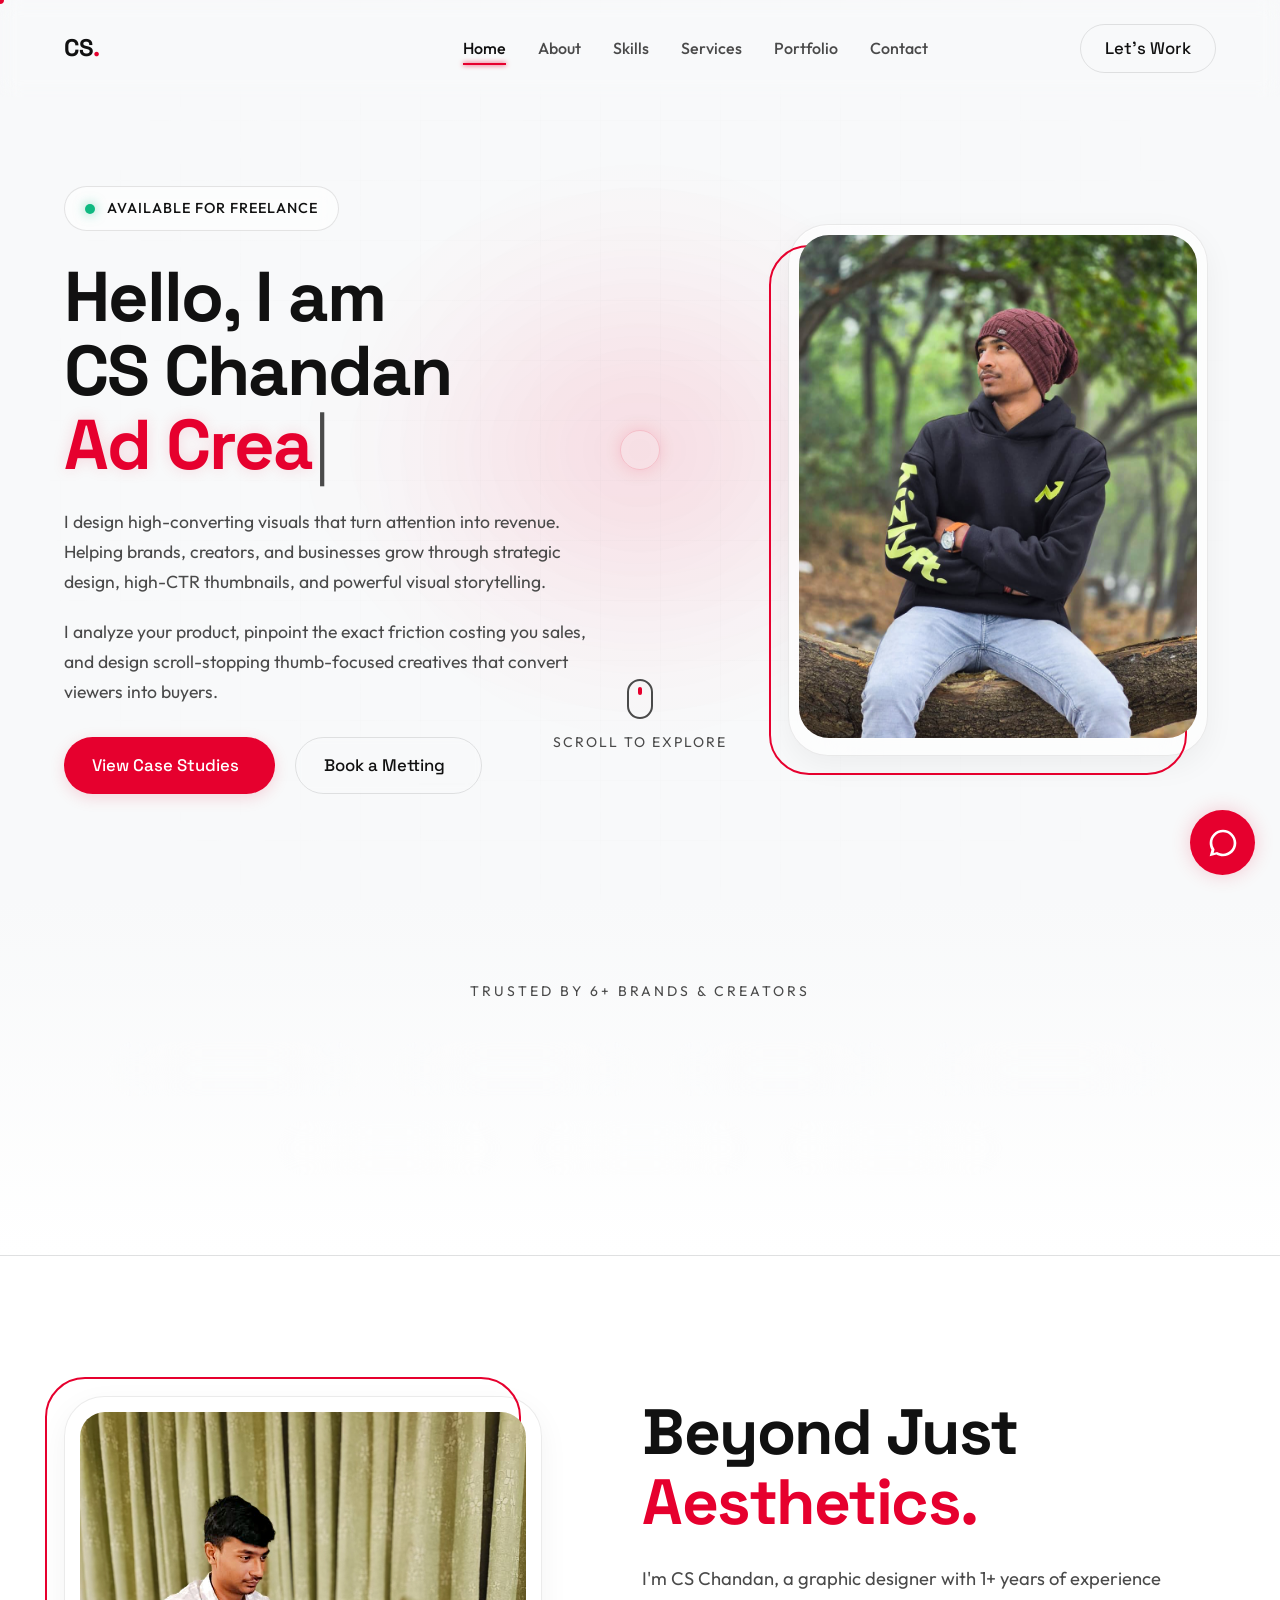
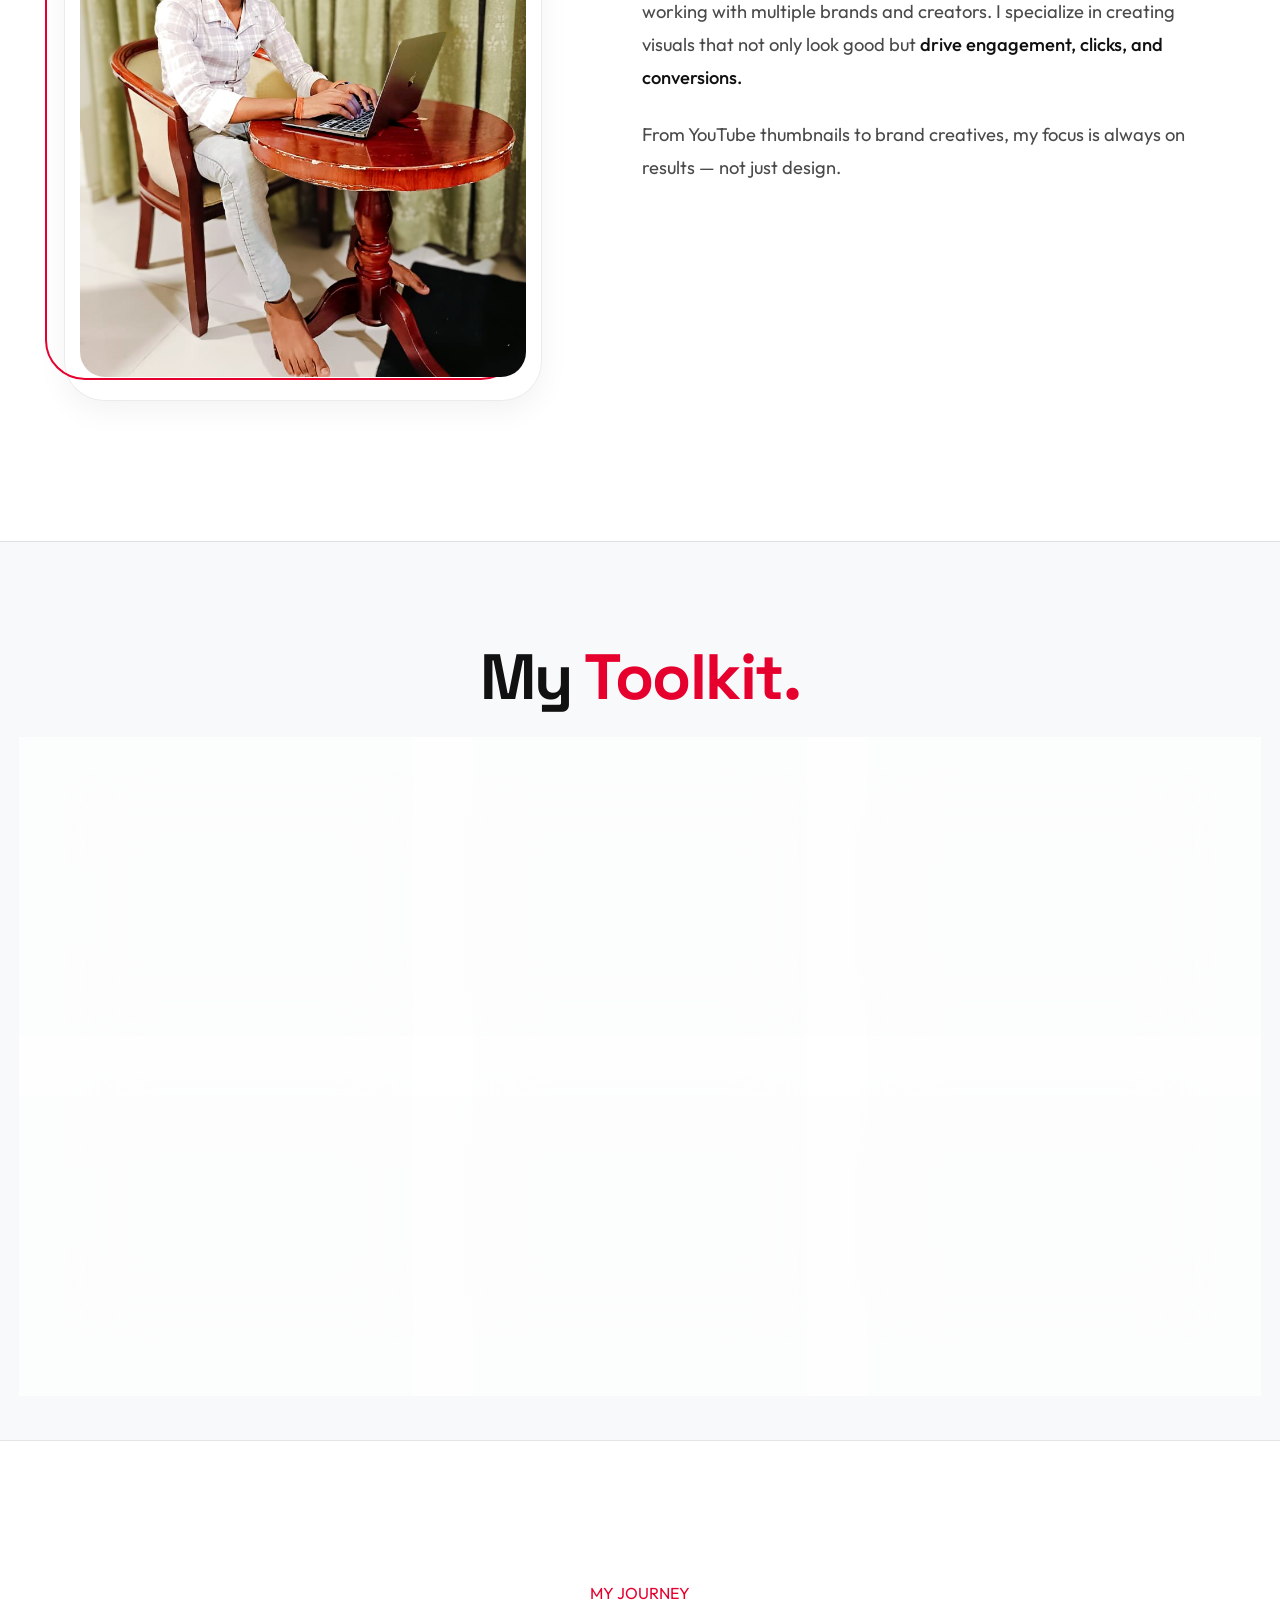
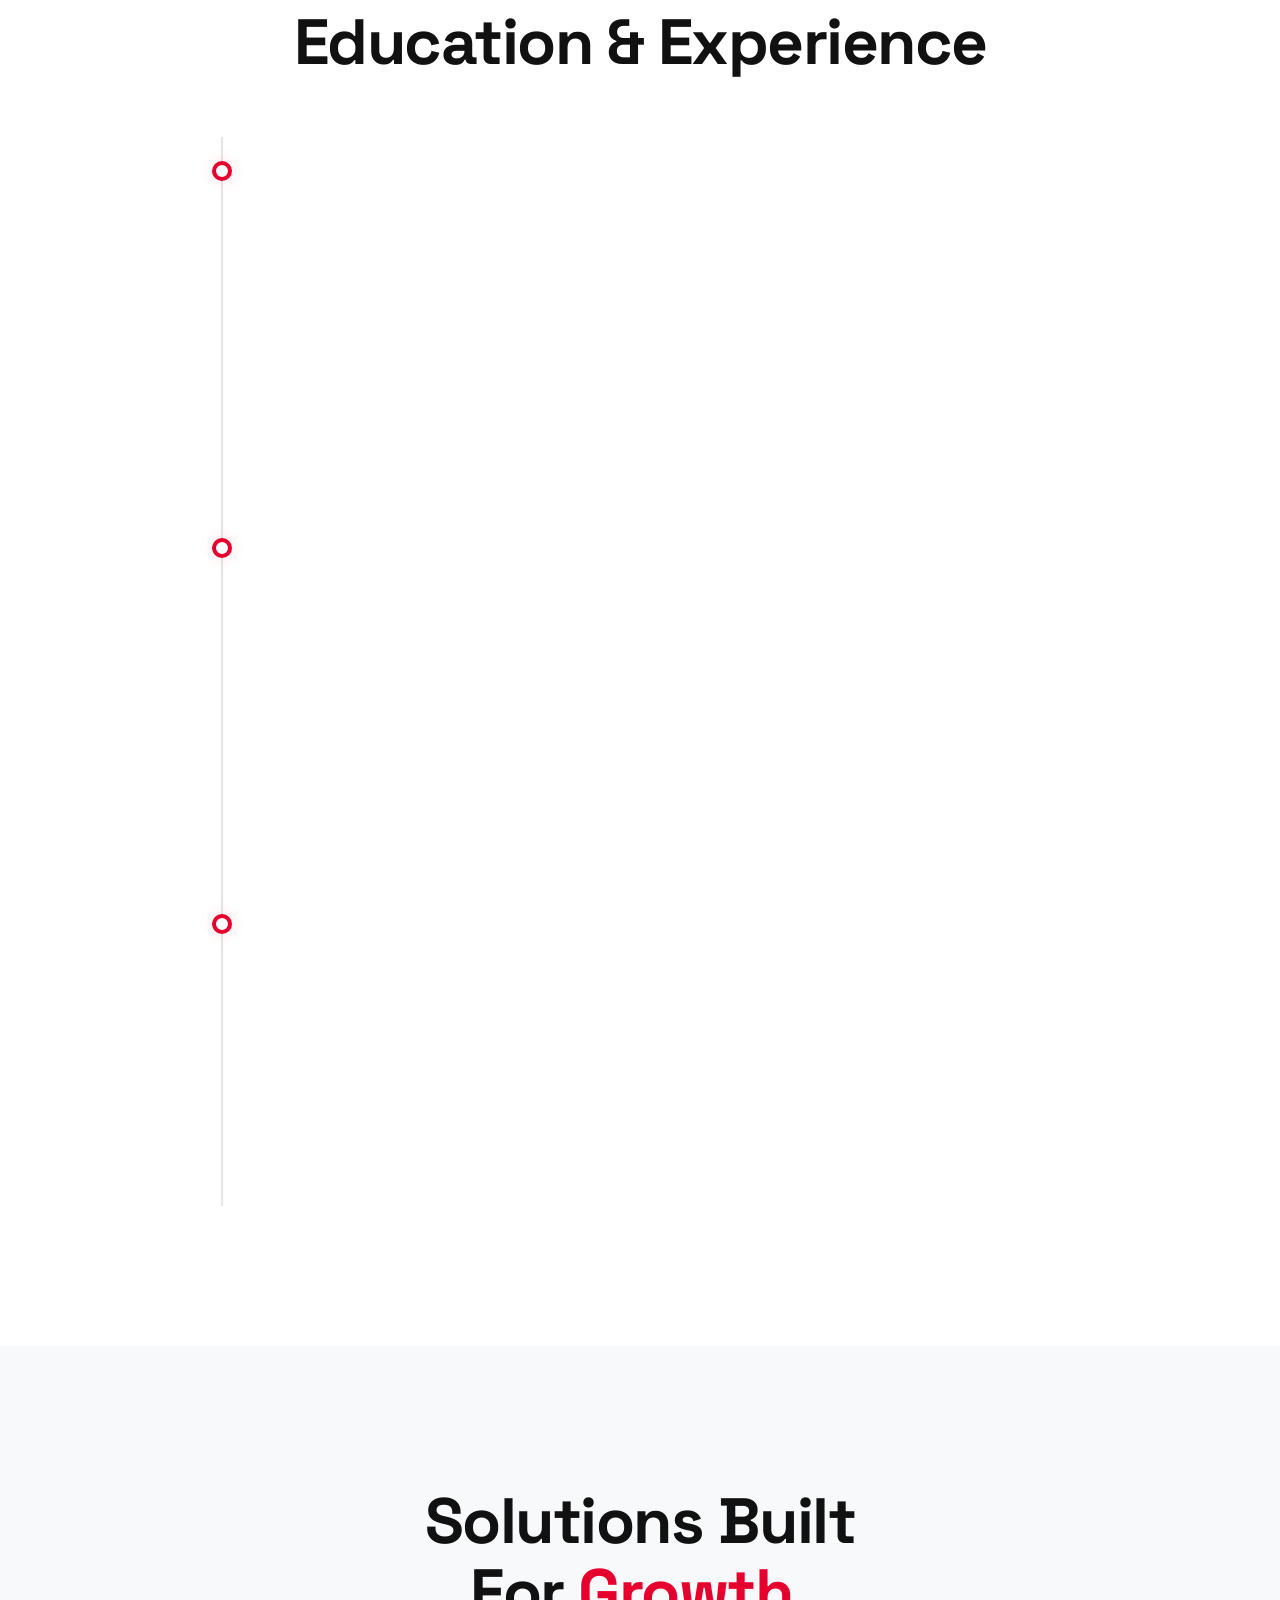
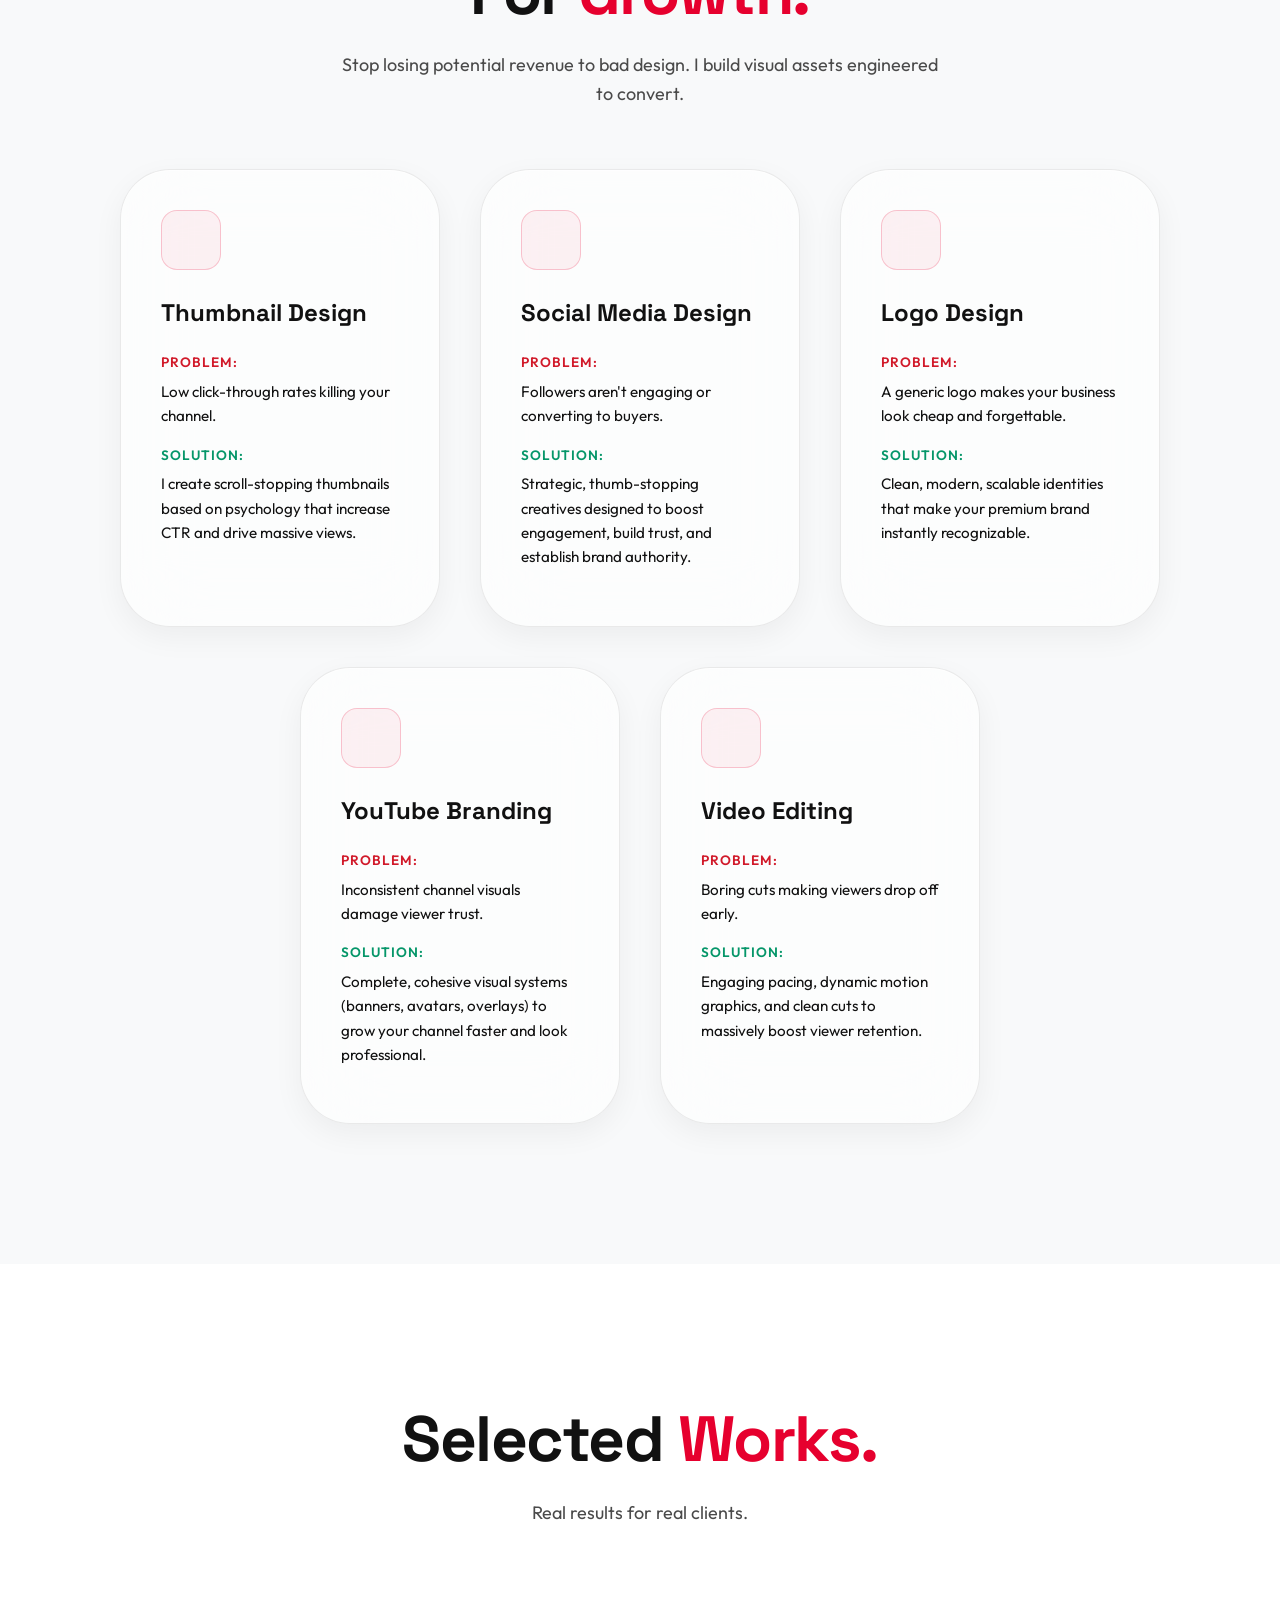
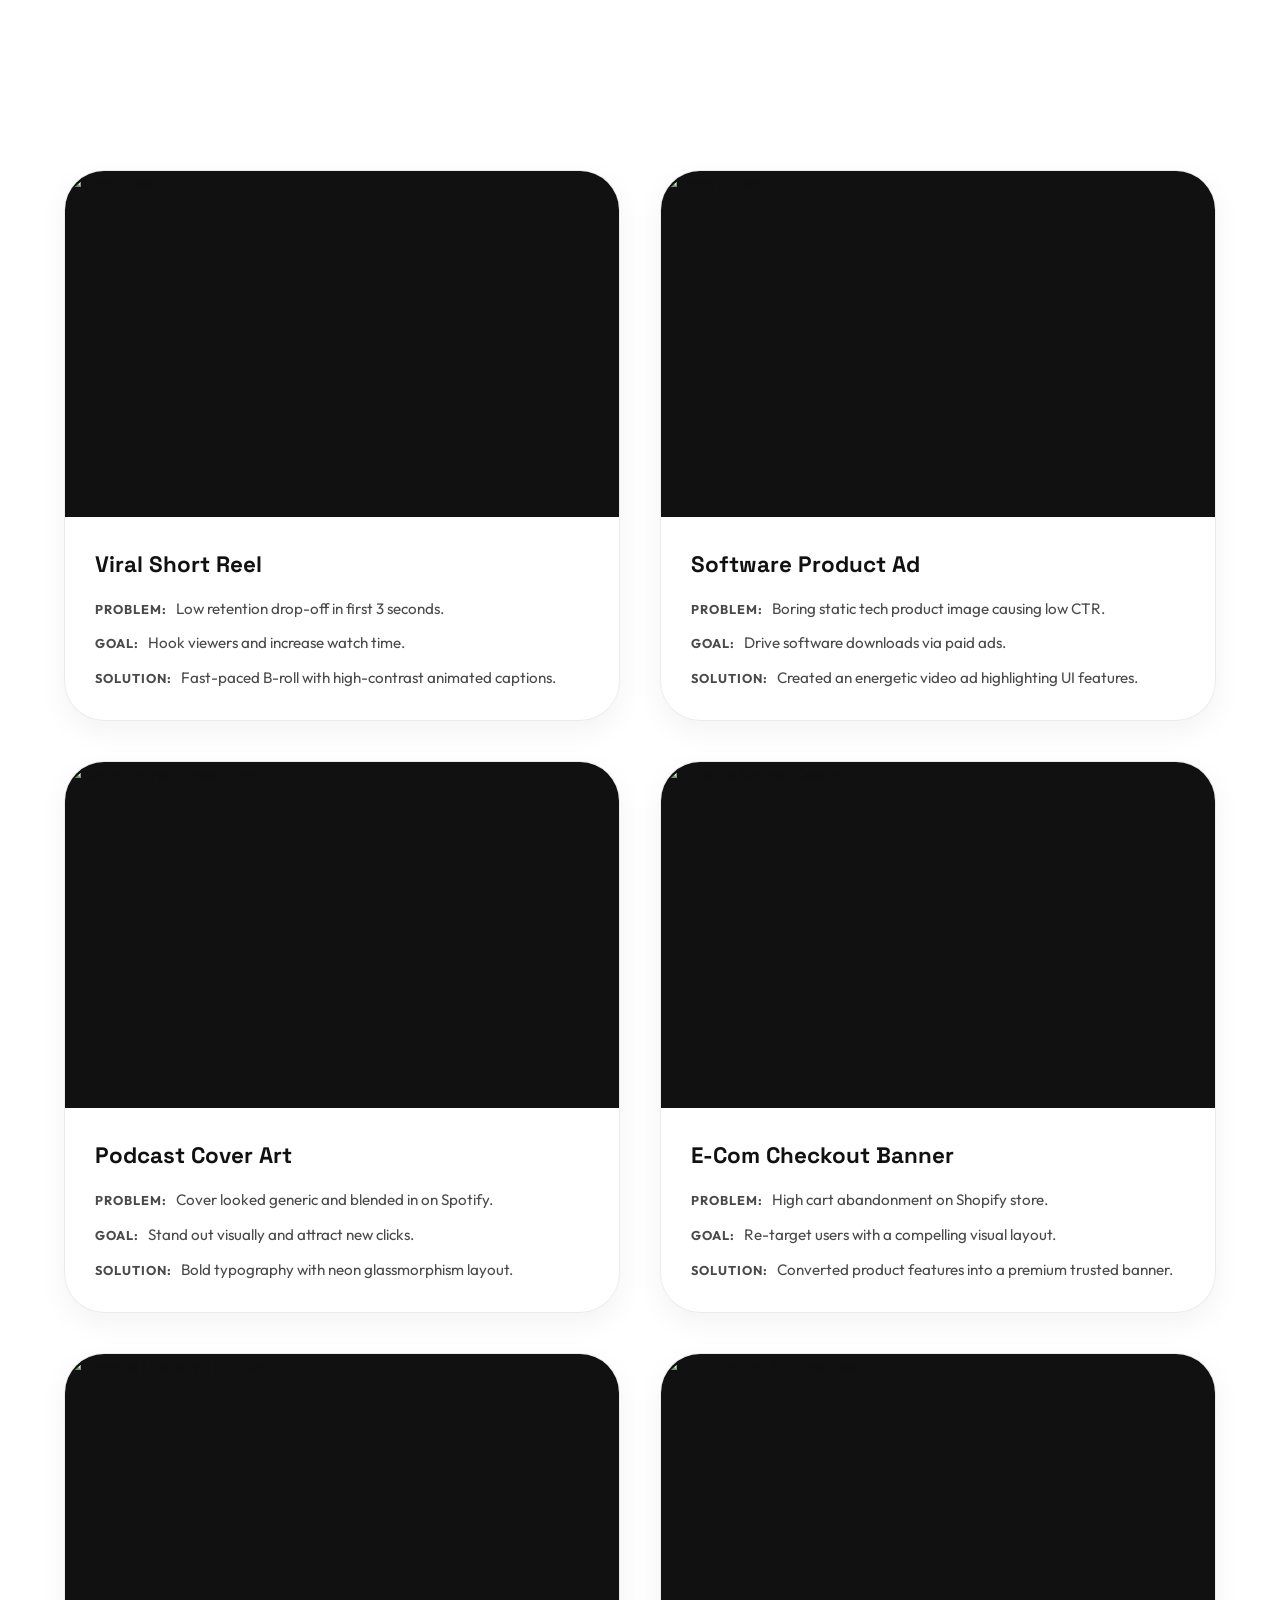
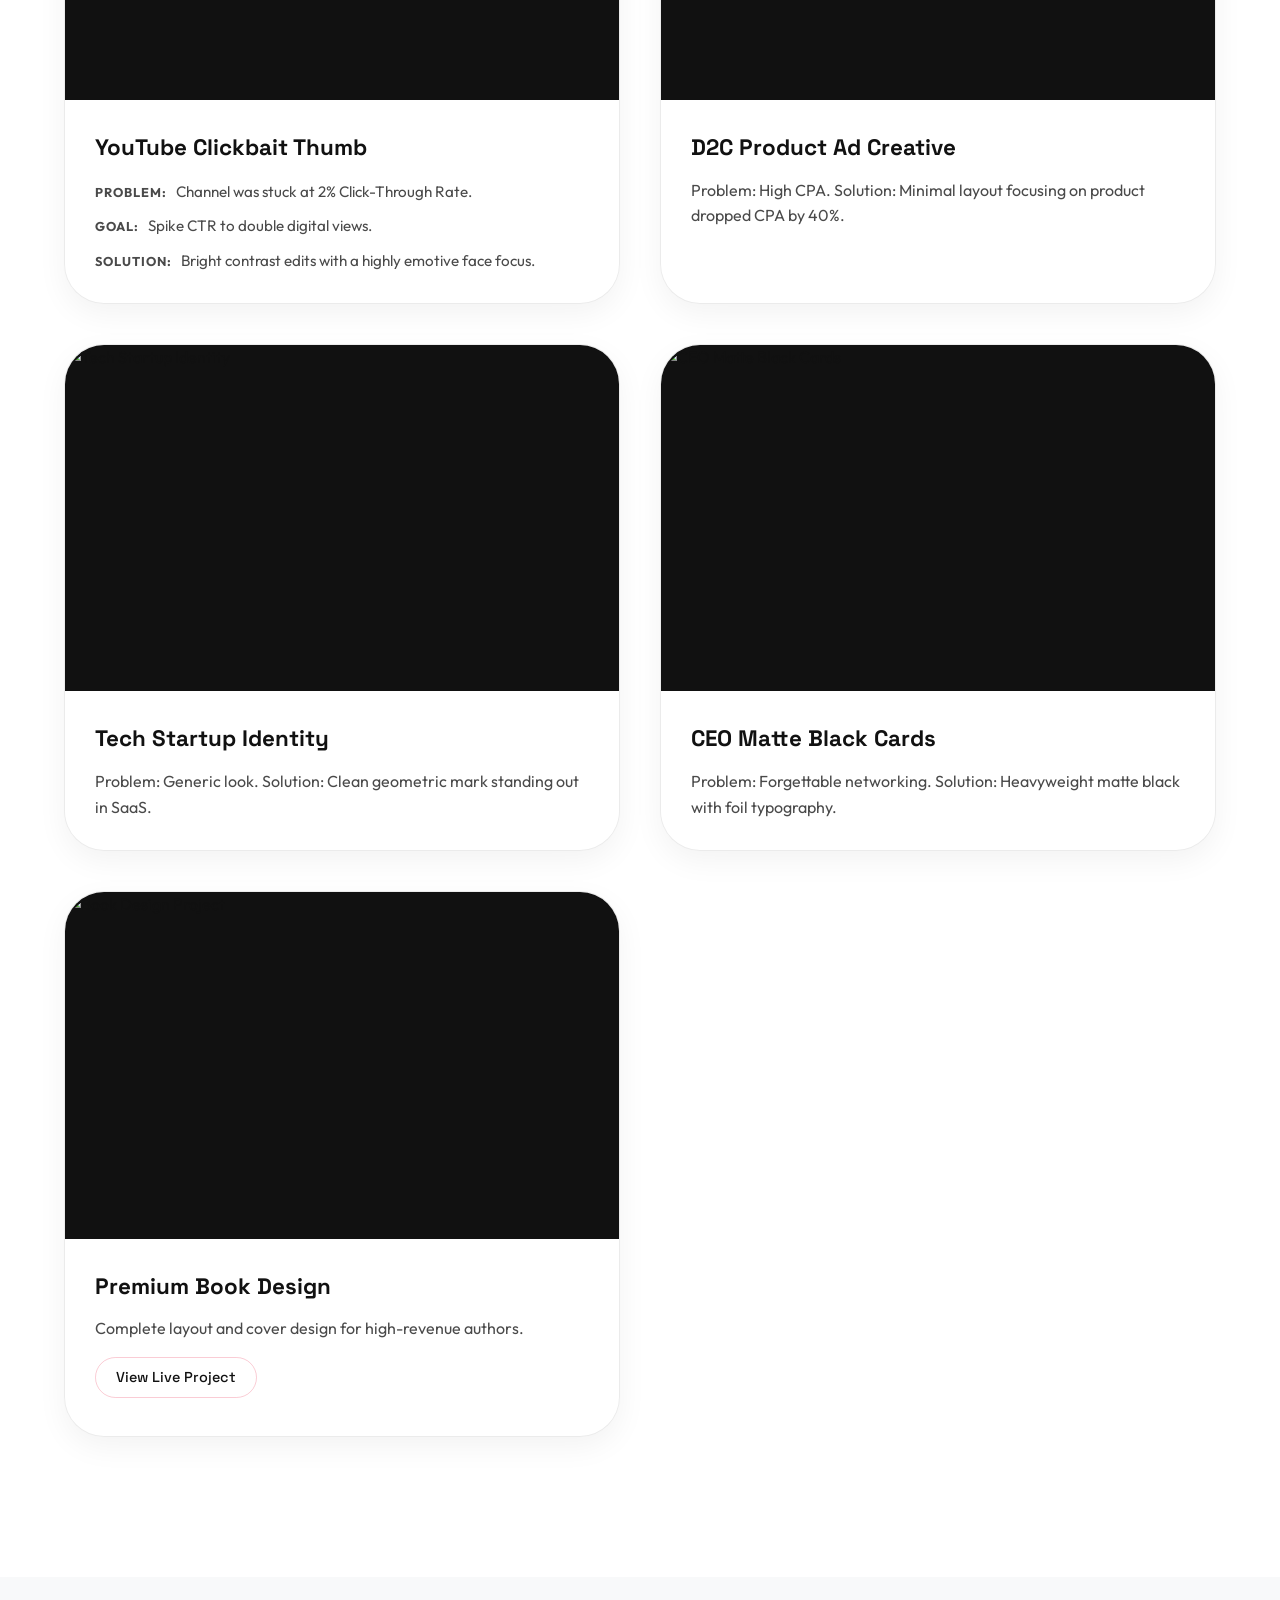
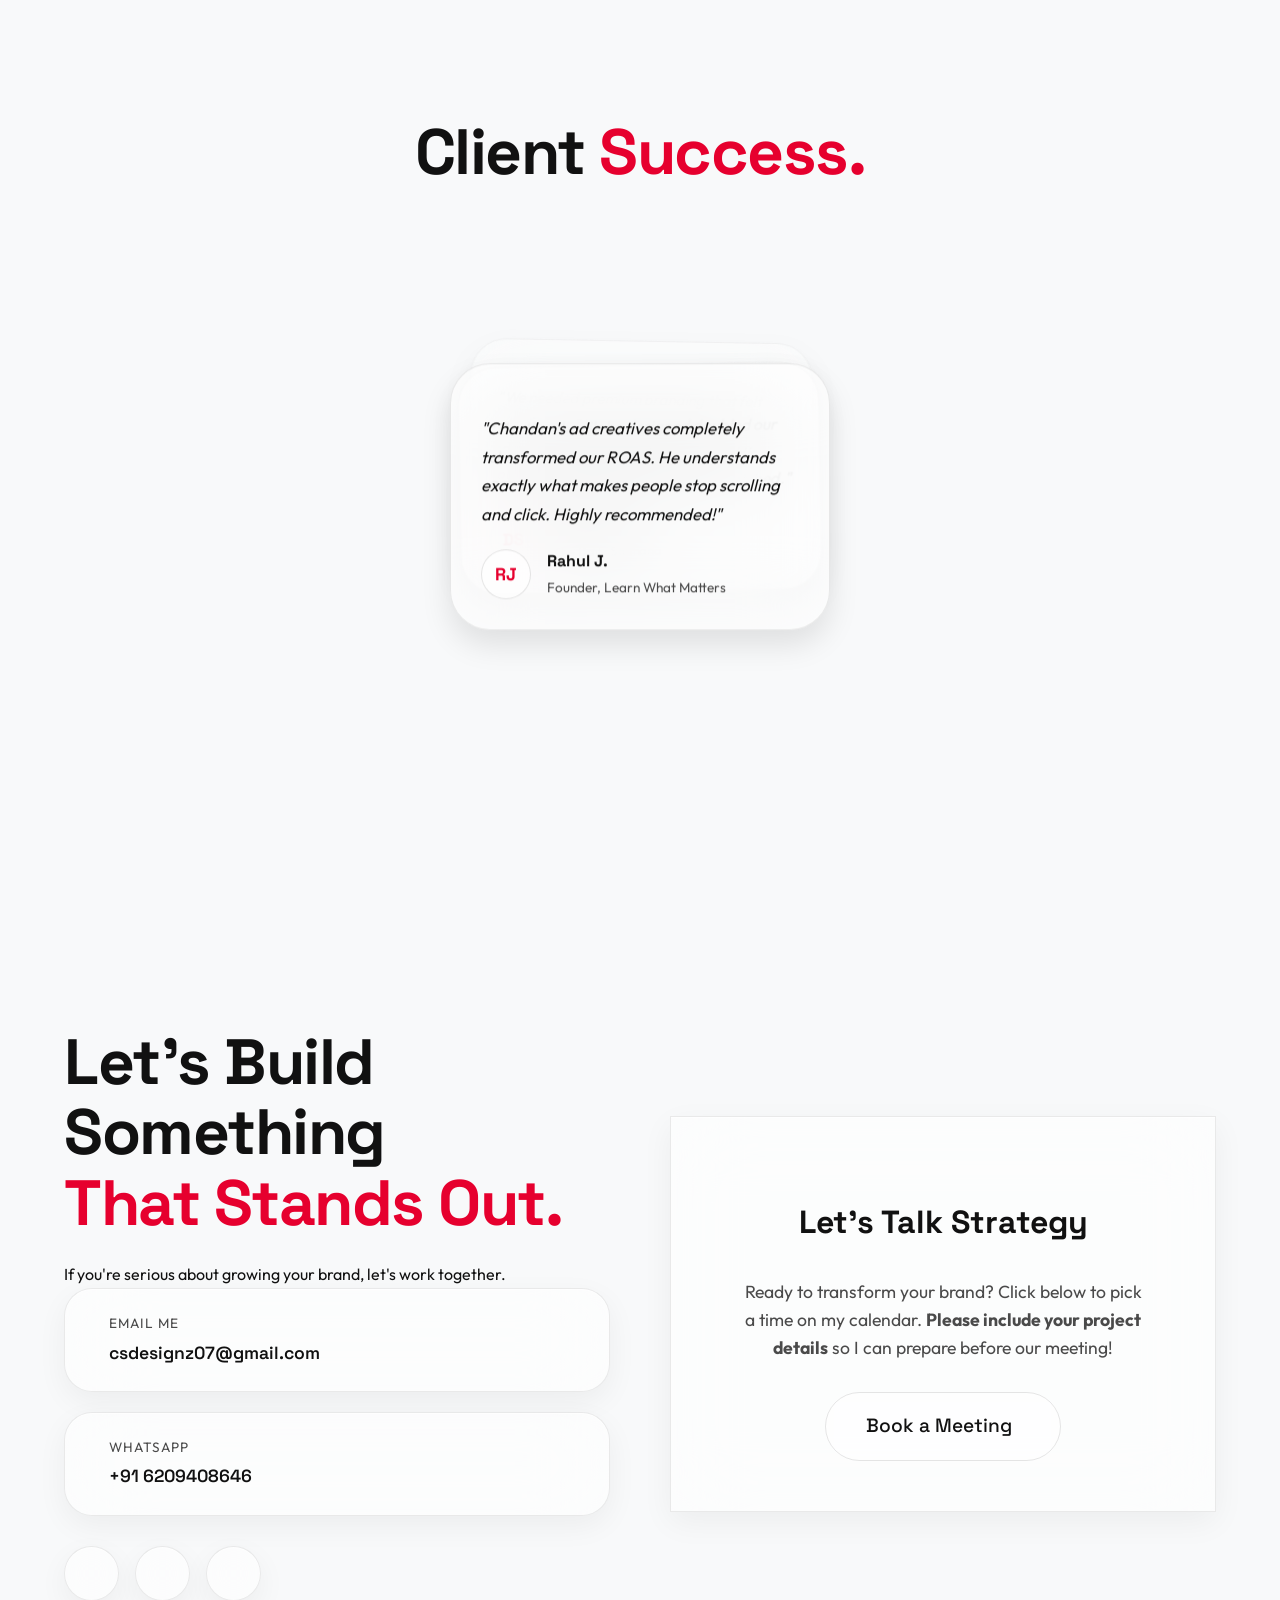
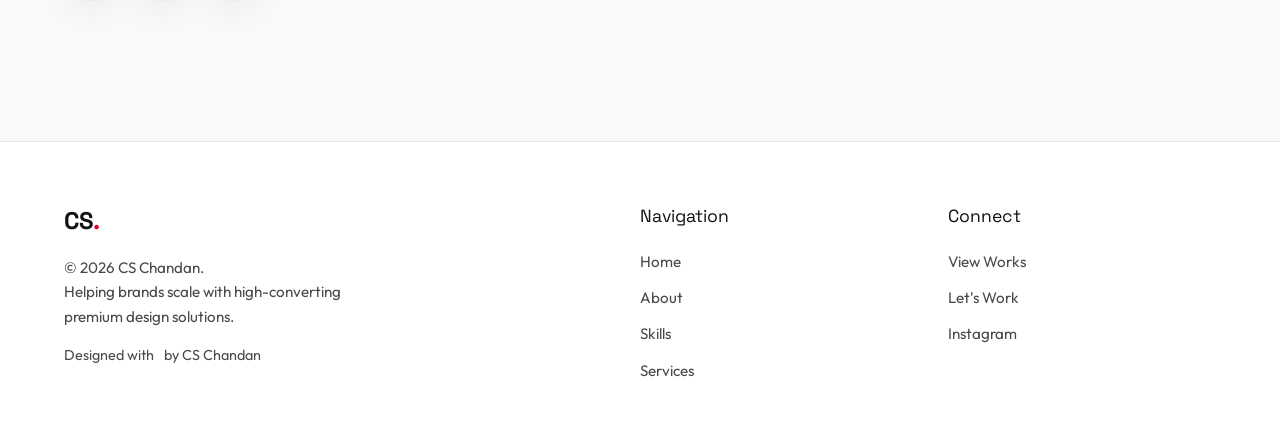
==== commit 398f5497: "Update index.html" ====
--- a/index.html
+++ b/index.html
@@ -9,7 +9,7 @@
         content="I design high-converting visuals that turn attention into revenue. Helping brands, creators, and businesses grow through strategic design, high-CTR thumbnails, and powerful visual storytelling.">
 
         <!-- Favicon Code -->
-    <link rel="icon" type="image/webp" href="/img/Fav icon.webp">
+    <link rel="icon" type="image/webp" href="/Fav icon.webp">
         
     <!-- Fonts -->
     <link rel="preconnect" href="https://fonts.googleapis.com">
@@ -95,7 +95,7 @@
             <div class="hero-right reveal delay-2">
                 <div class="hero-image-wrapper glass-panel">
                     <div class="hero-image-bg"></div>
-                    <img src="/img/Hero page image.webp"
+                    <img src="/Hero page image.webp"
                         alt="CS Chandan" class="hero-img">
                 </div>
             </div>
@@ -151,7 +151,7 @@
                 <div class="about-image reveal glass-panel">
                     <div class="about-img-bg"></div>
                     <!-- Added a realistic placeholder for the user's portrait -->
-                    <img src="/img/About page image.webp"
+                    <img src="/About page image.webp"
                         alt="CS Chandan Portrait" class="about-img">
                 </div>
 
@@ -751,4 +751,4 @@
 
 </body>
 
-</html>+</html>
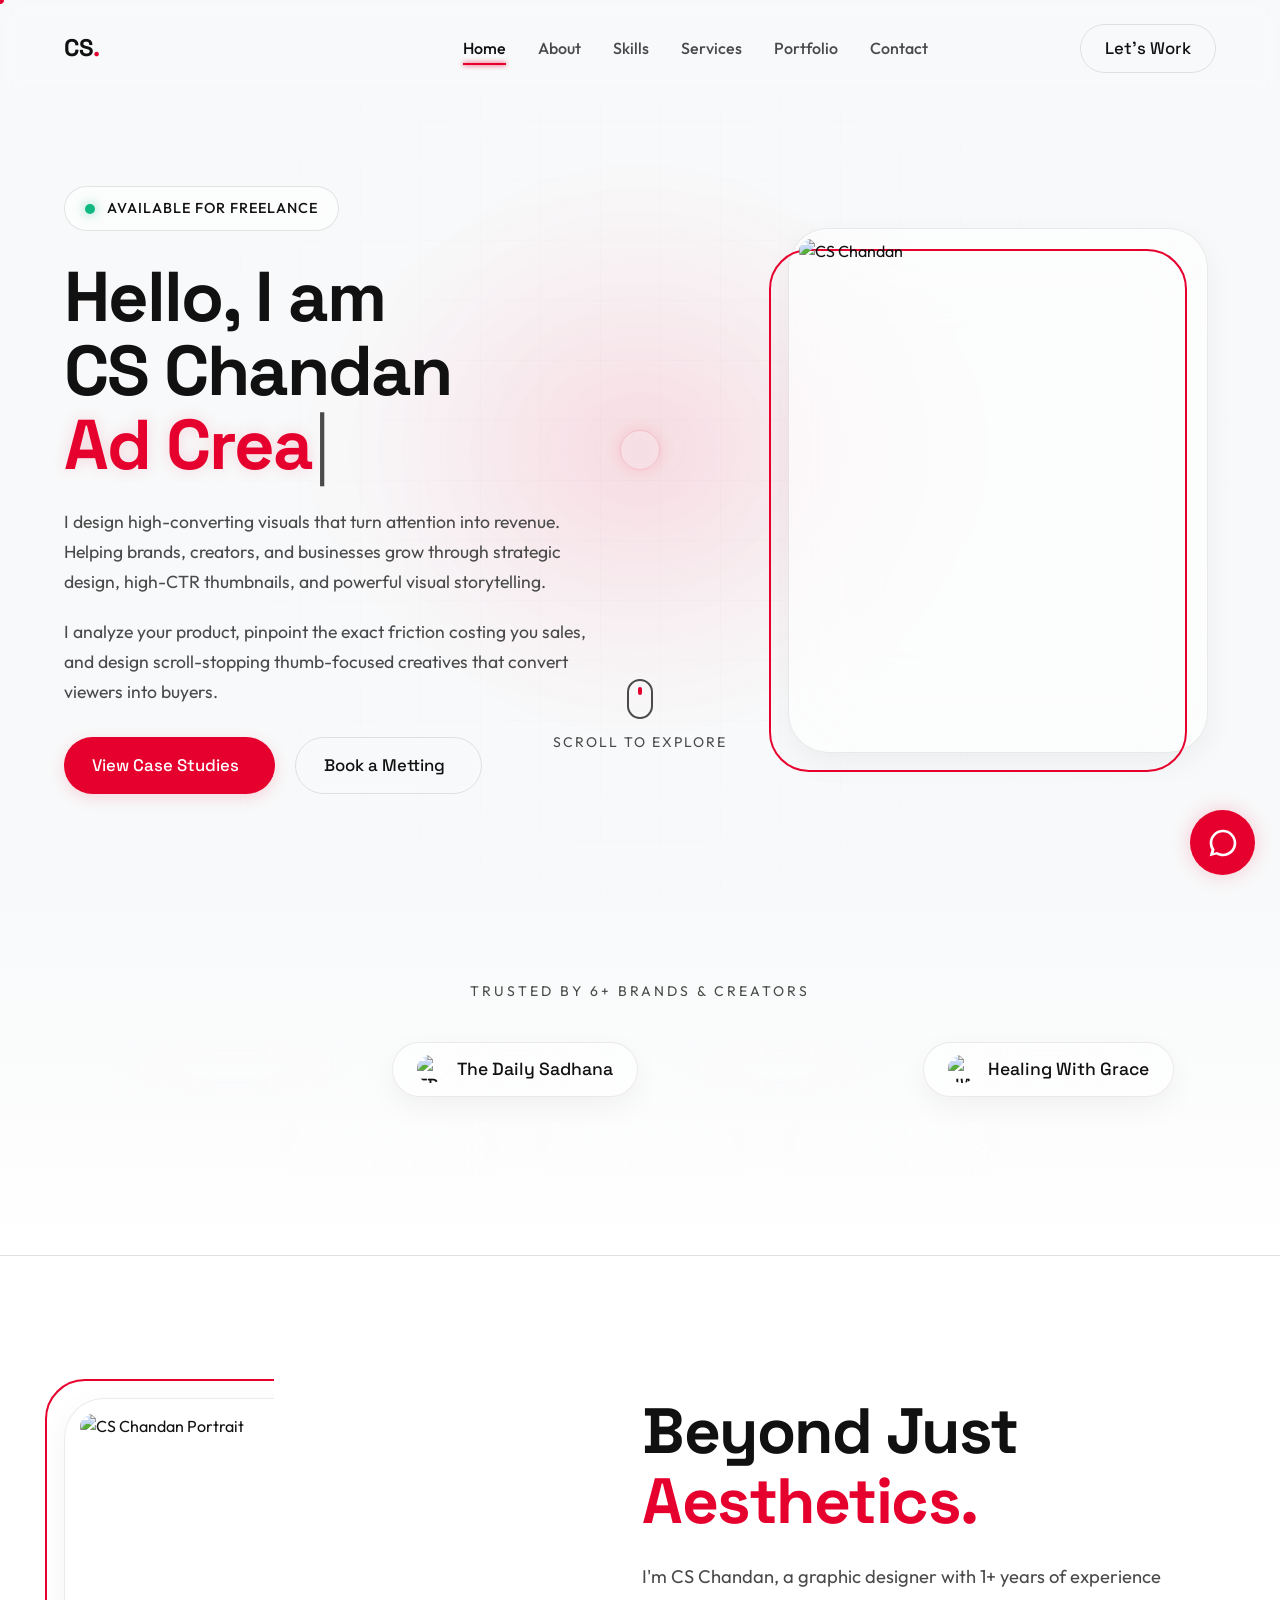
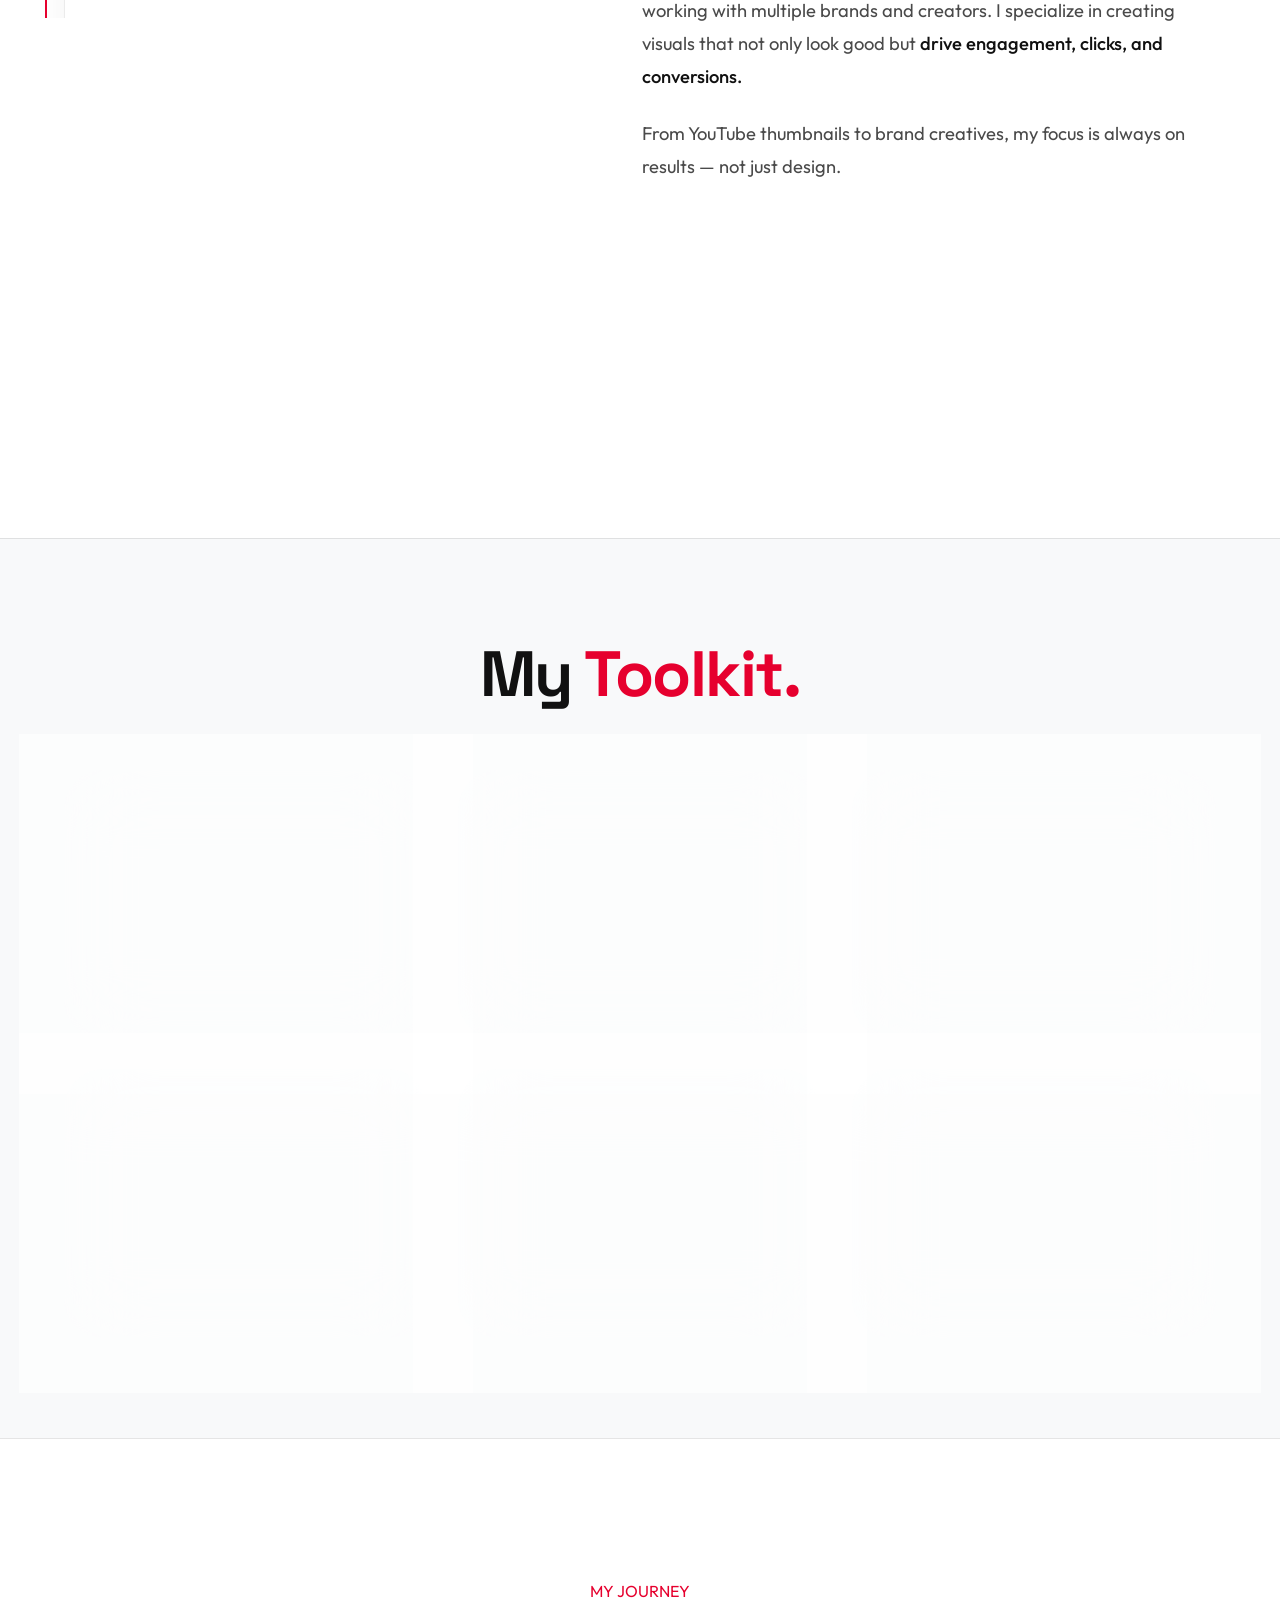
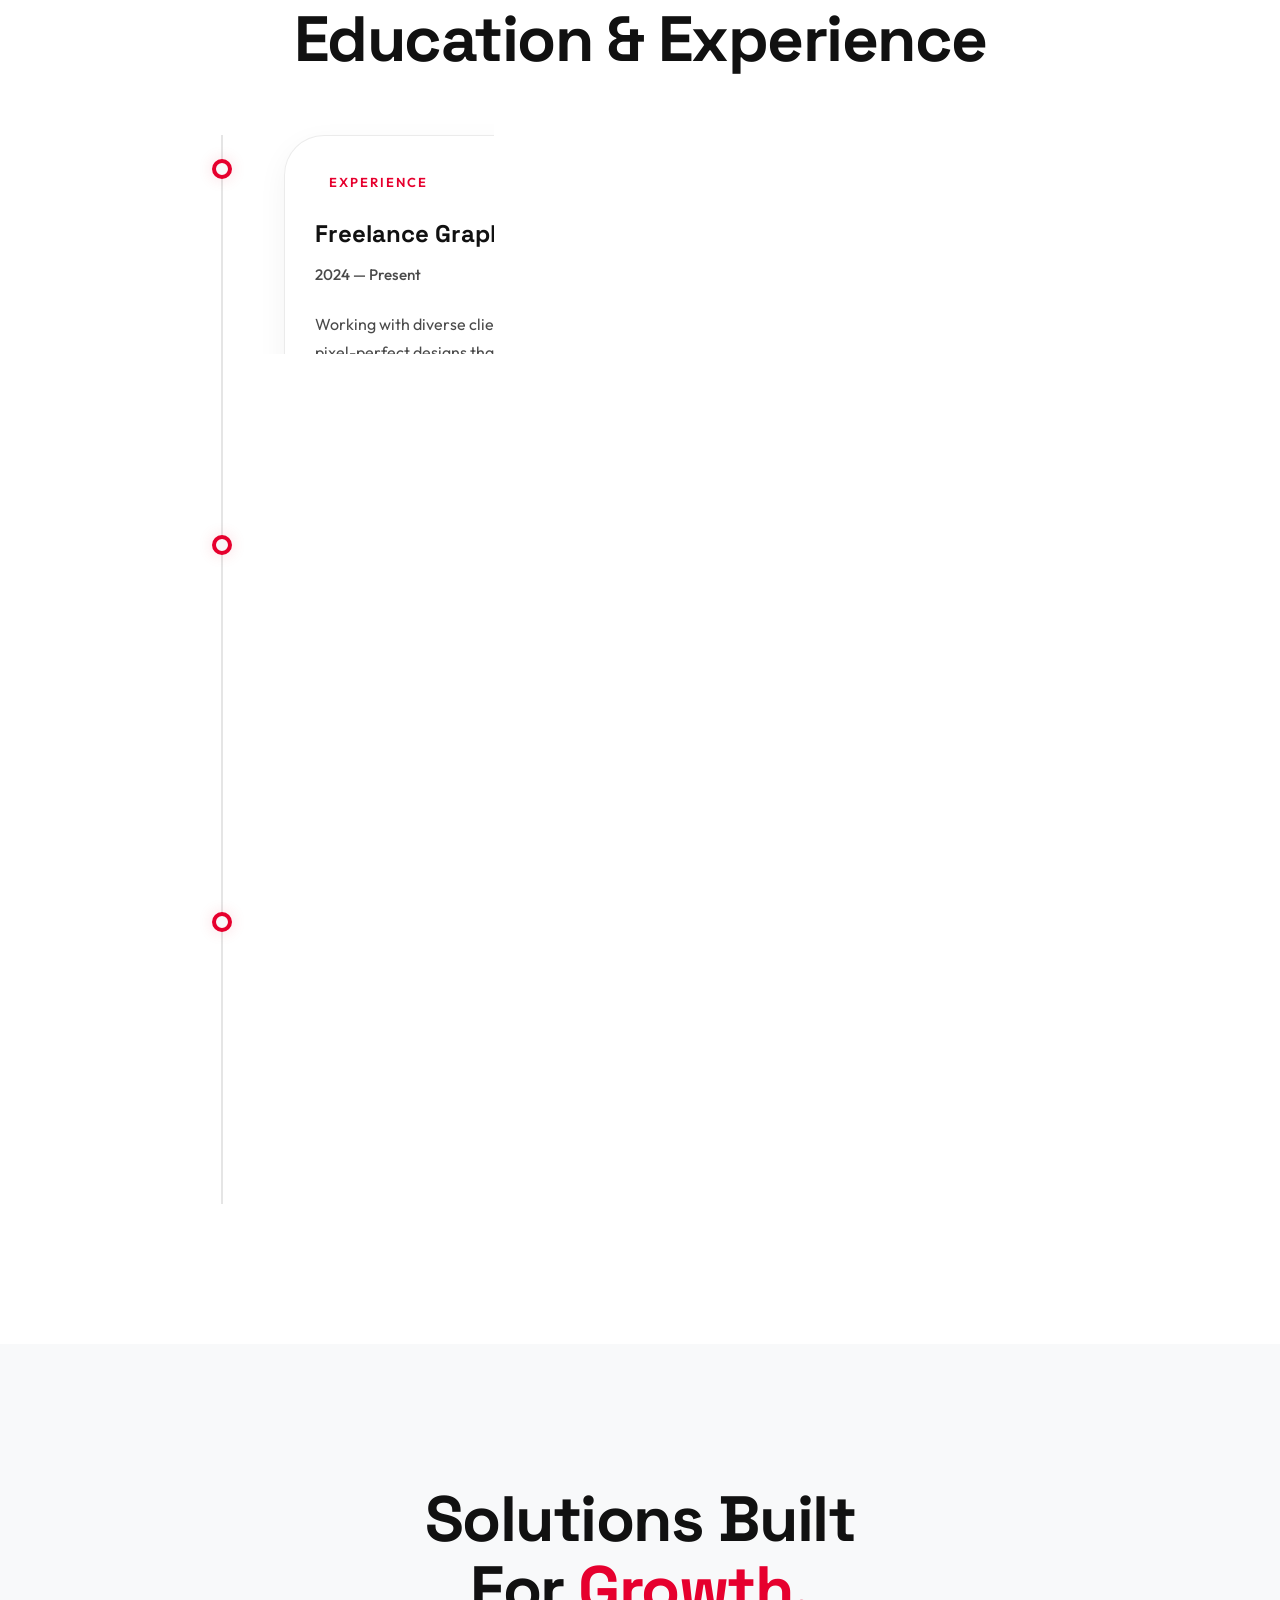
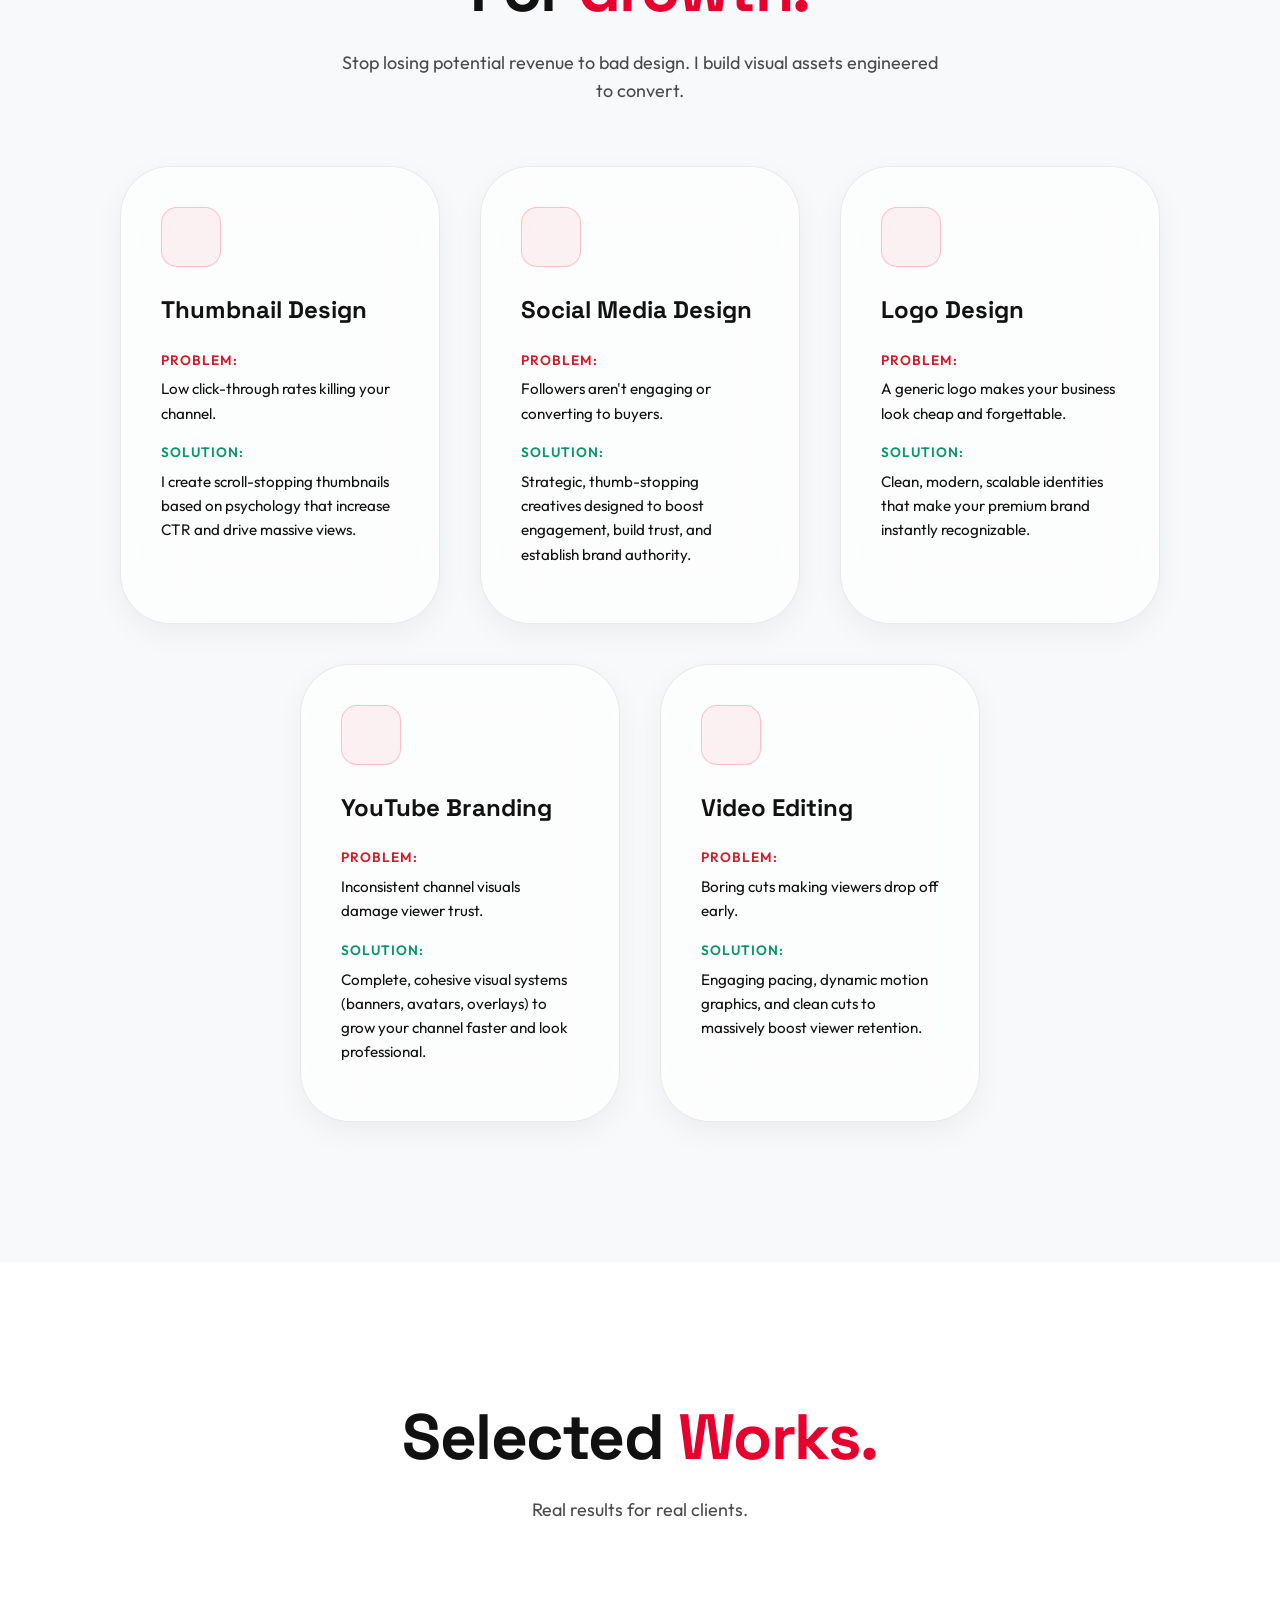
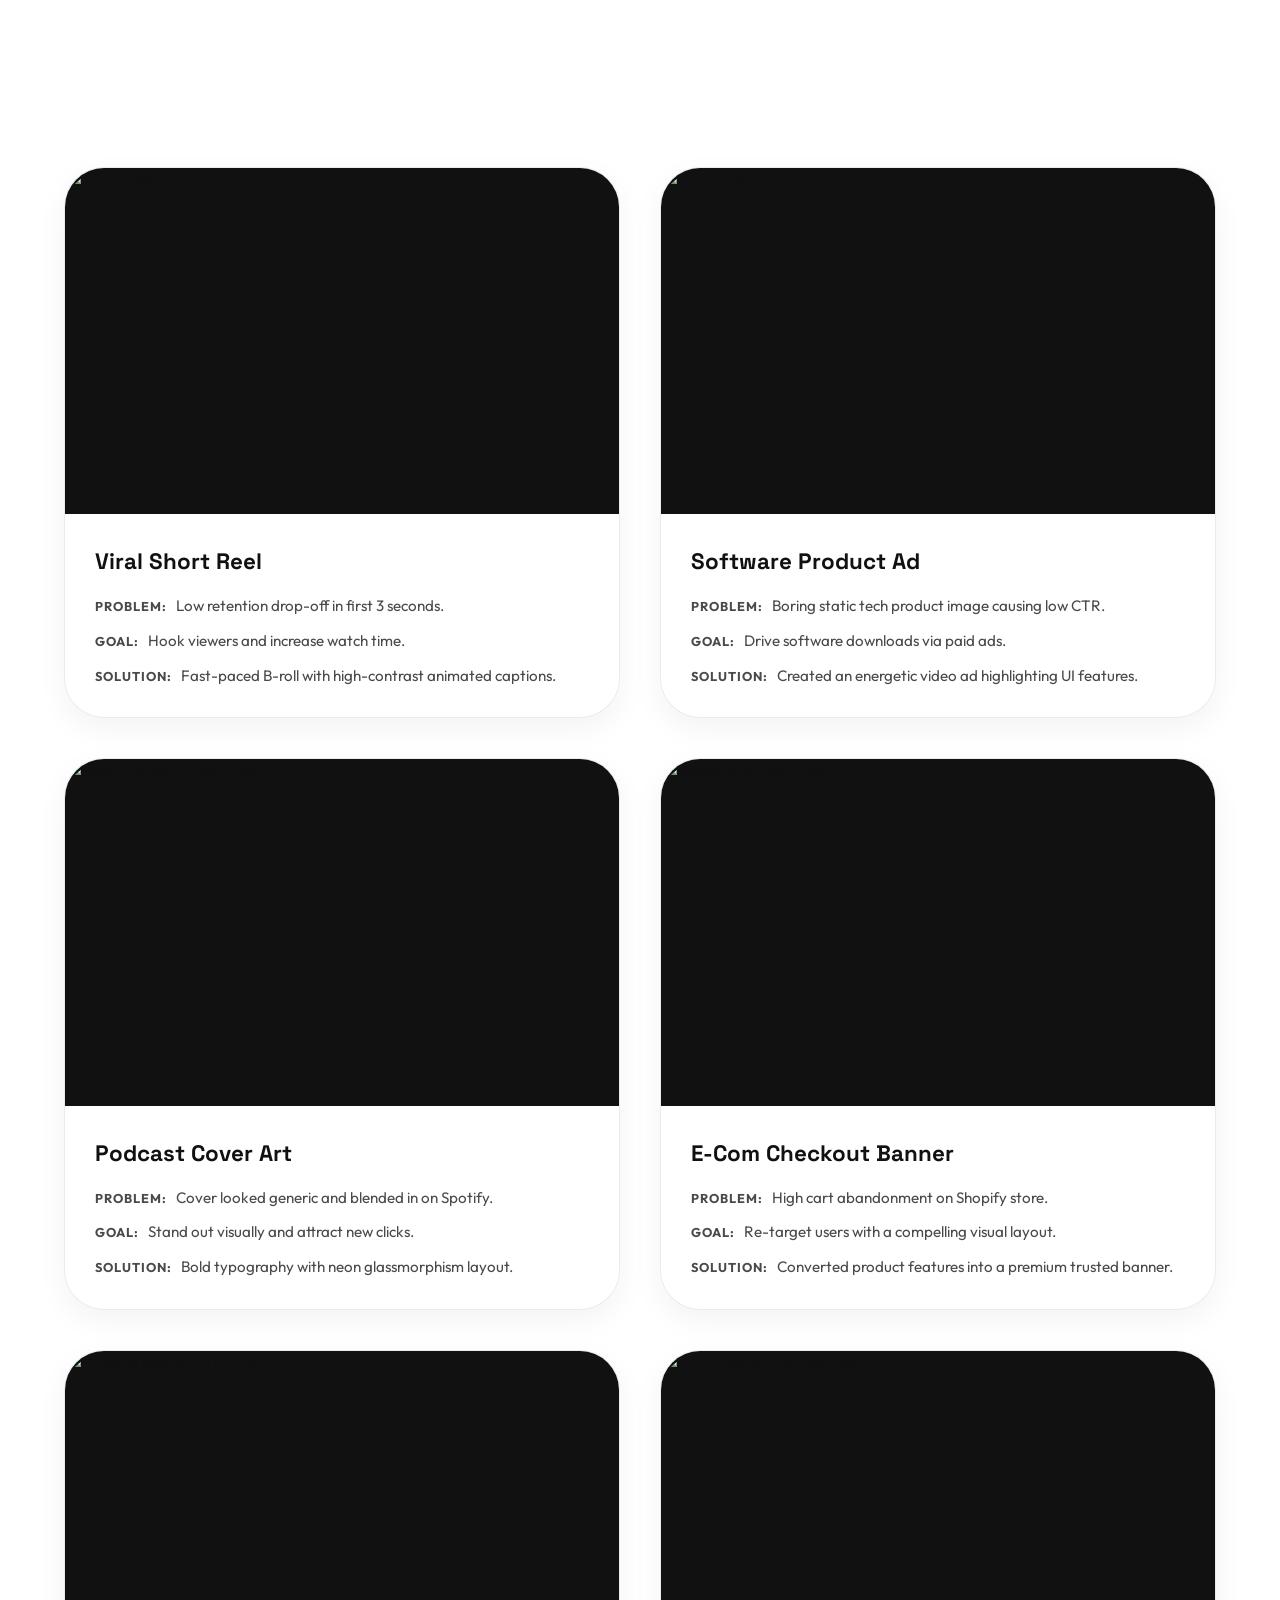
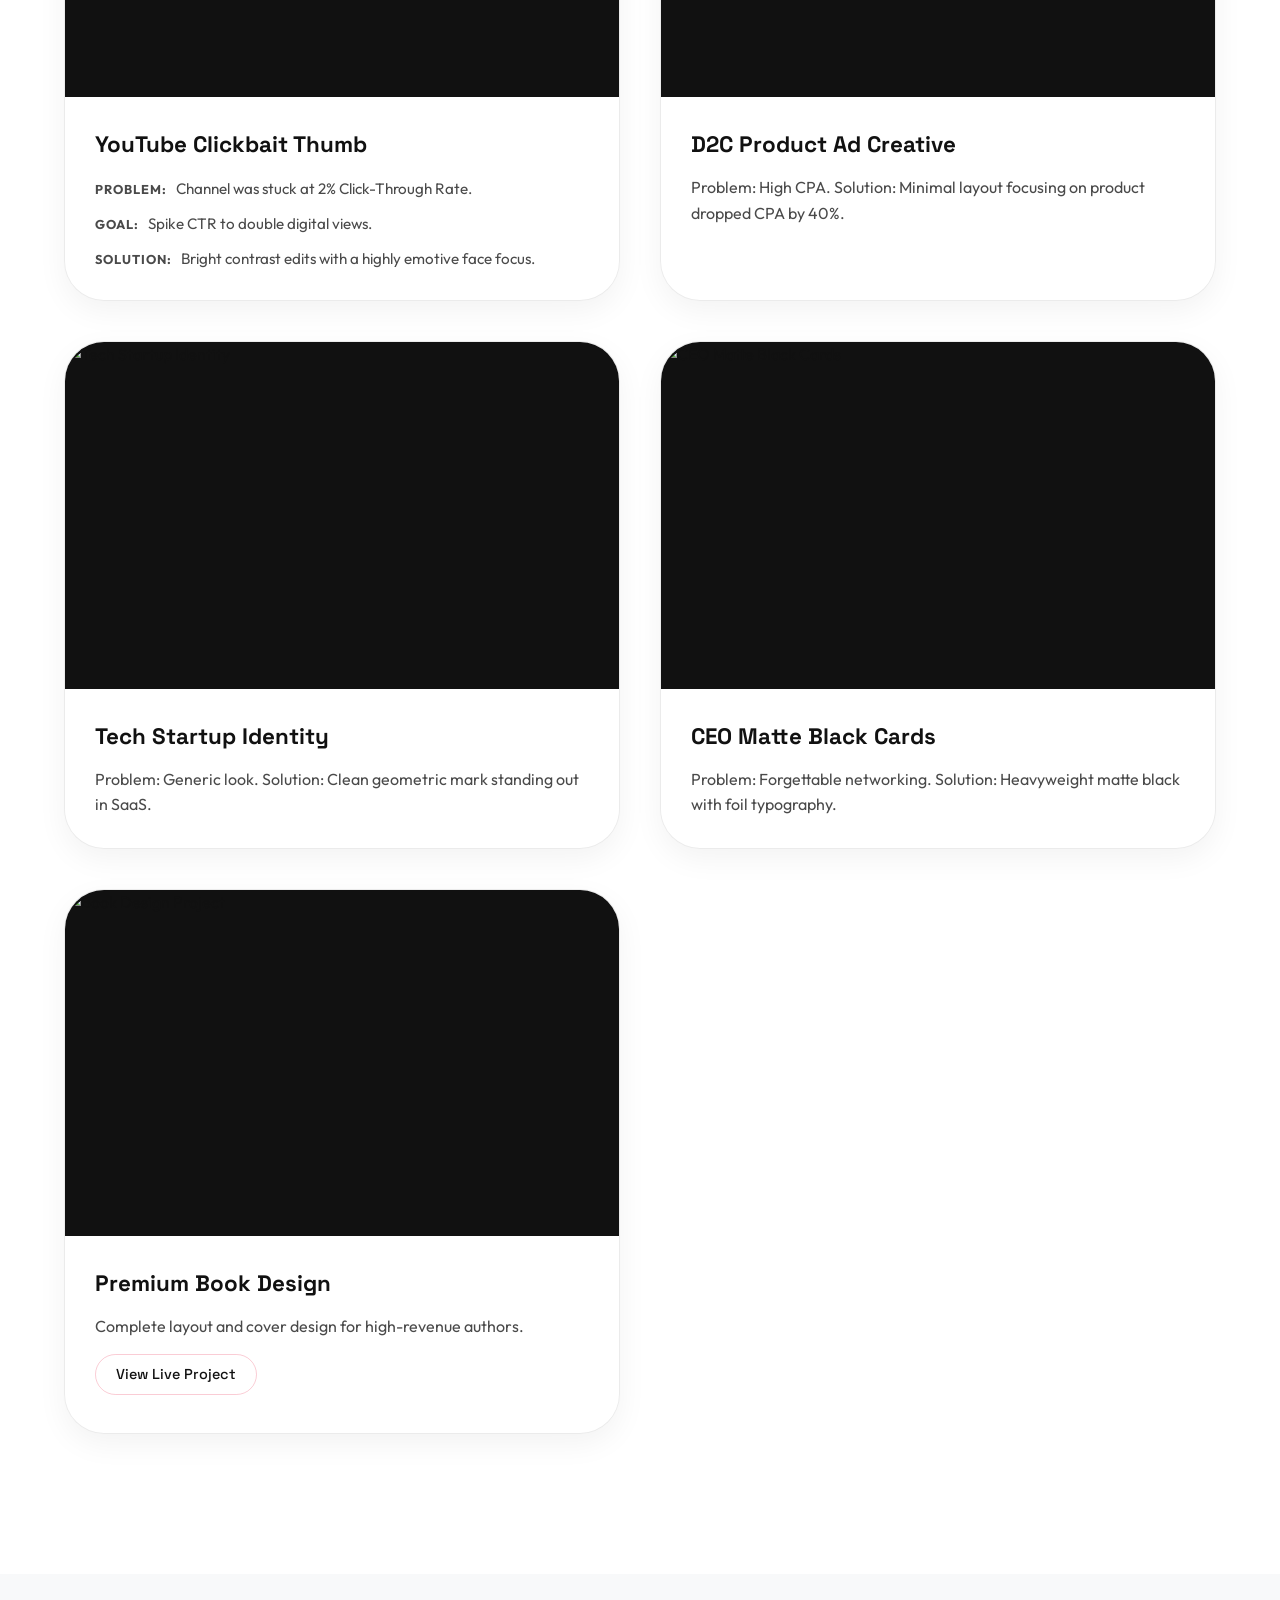
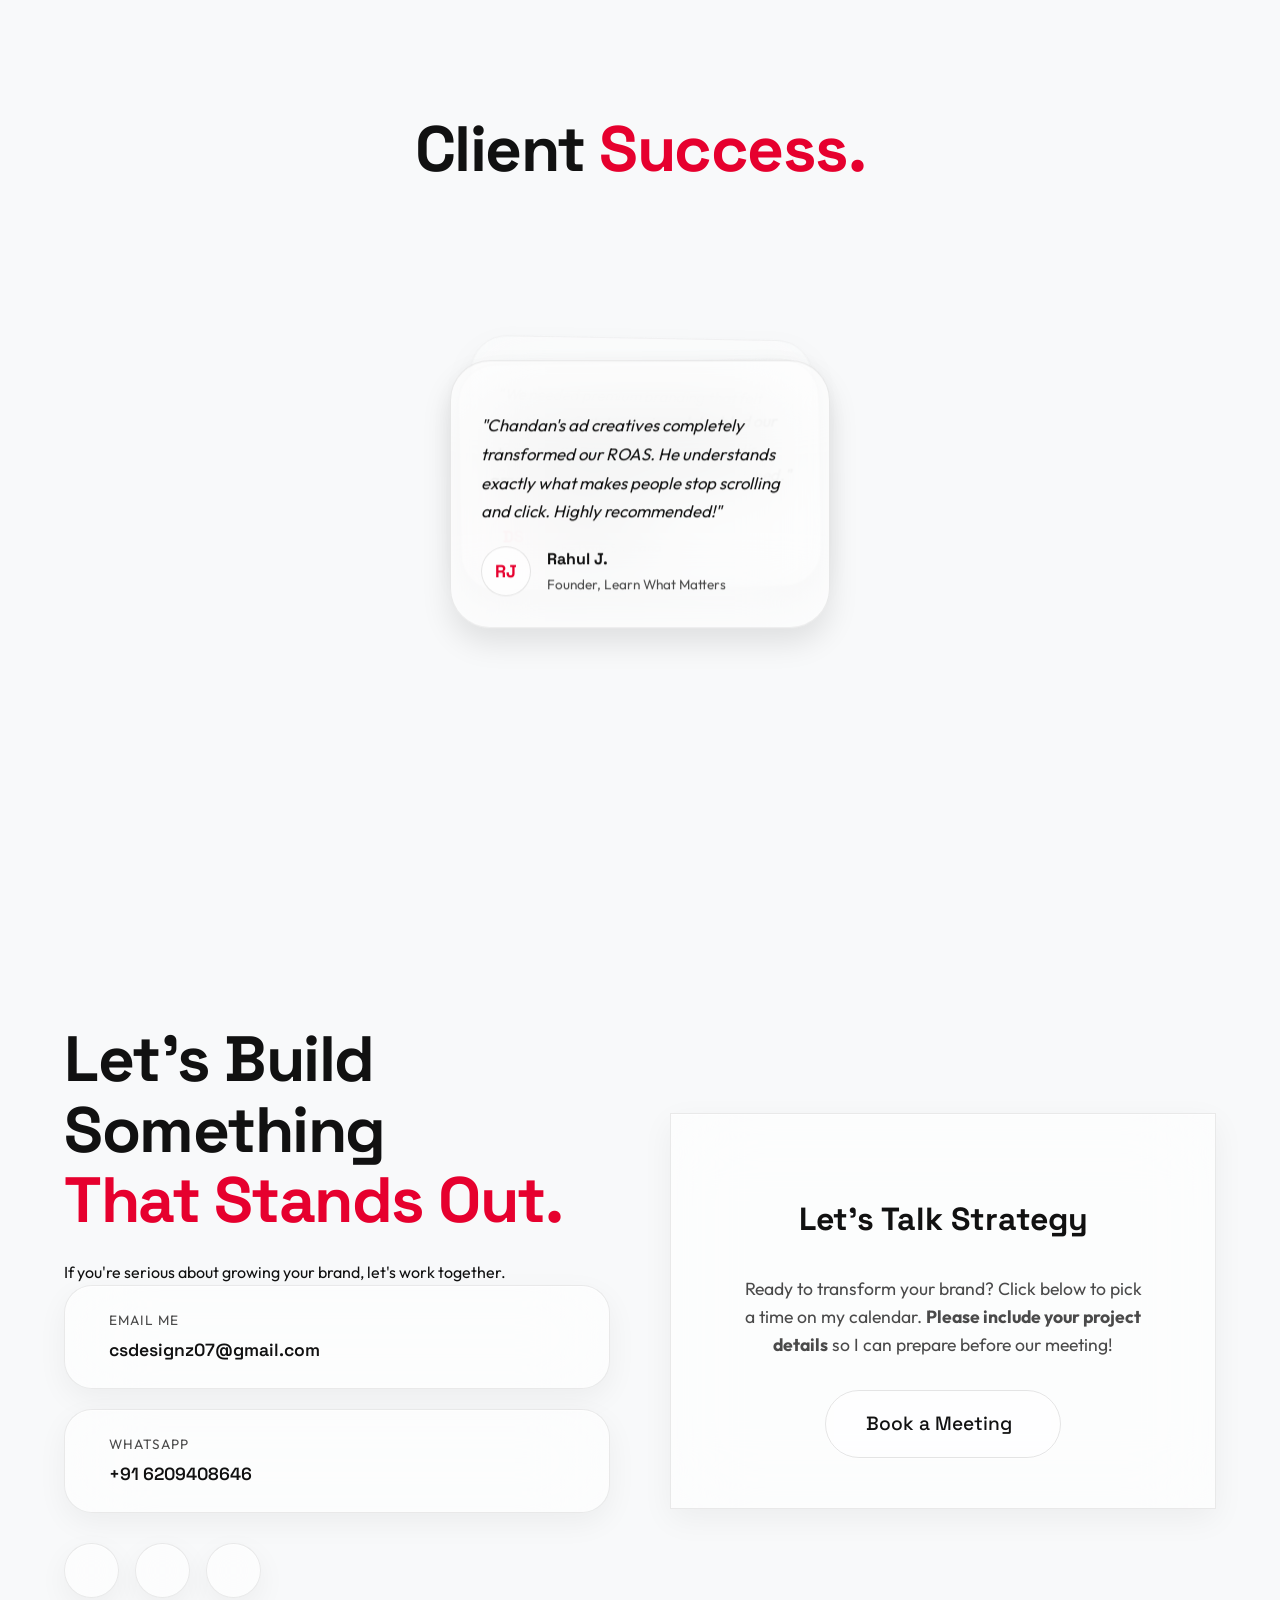
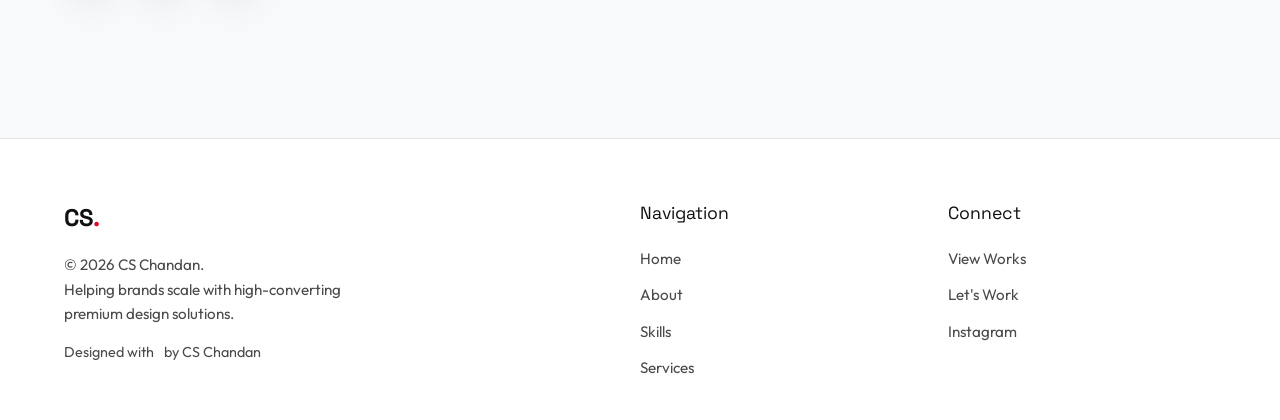
==== commit 110ce652: "Update index.html" ====
--- a/index.html
+++ b/index.html
@@ -9,7 +9,7 @@
         content="I design high-converting visuals that turn attention into revenue. Helping brands, creators, and businesses grow through strategic design, high-CTR thumbnails, and powerful visual storytelling.">
 
         <!-- Favicon Code -->
-    <link rel="icon" type="image/webp" href="/Fav icon.webp">
+    <link rel="icon" type="image/webp" href="/Fav-icon.webp">
         
     <!-- Fonts -->
     <link rel="preconnect" href="https://fonts.googleapis.com">
@@ -95,7 +95,7 @@
             <div class="hero-right reveal delay-2">
                 <div class="hero-image-wrapper glass-panel">
                     <div class="hero-image-bg"></div>
-                    <img src="/Hero page image.webp"
+                    <img src="/Hero-page-image.webp"
                         alt="CS Chandan" class="hero-img">
                 </div>
             </div>
@@ -151,7 +151,7 @@
                 <div class="about-image reveal glass-panel">
                     <div class="about-img-bg"></div>
                     <!-- Added a realistic placeholder for the user's portrait -->
-                    <img src="/About page image.webp"
+                    <img src="/About-page-image.webp"
                         alt="CS Chandan Portrait" class="about-img">
                 </div>
 
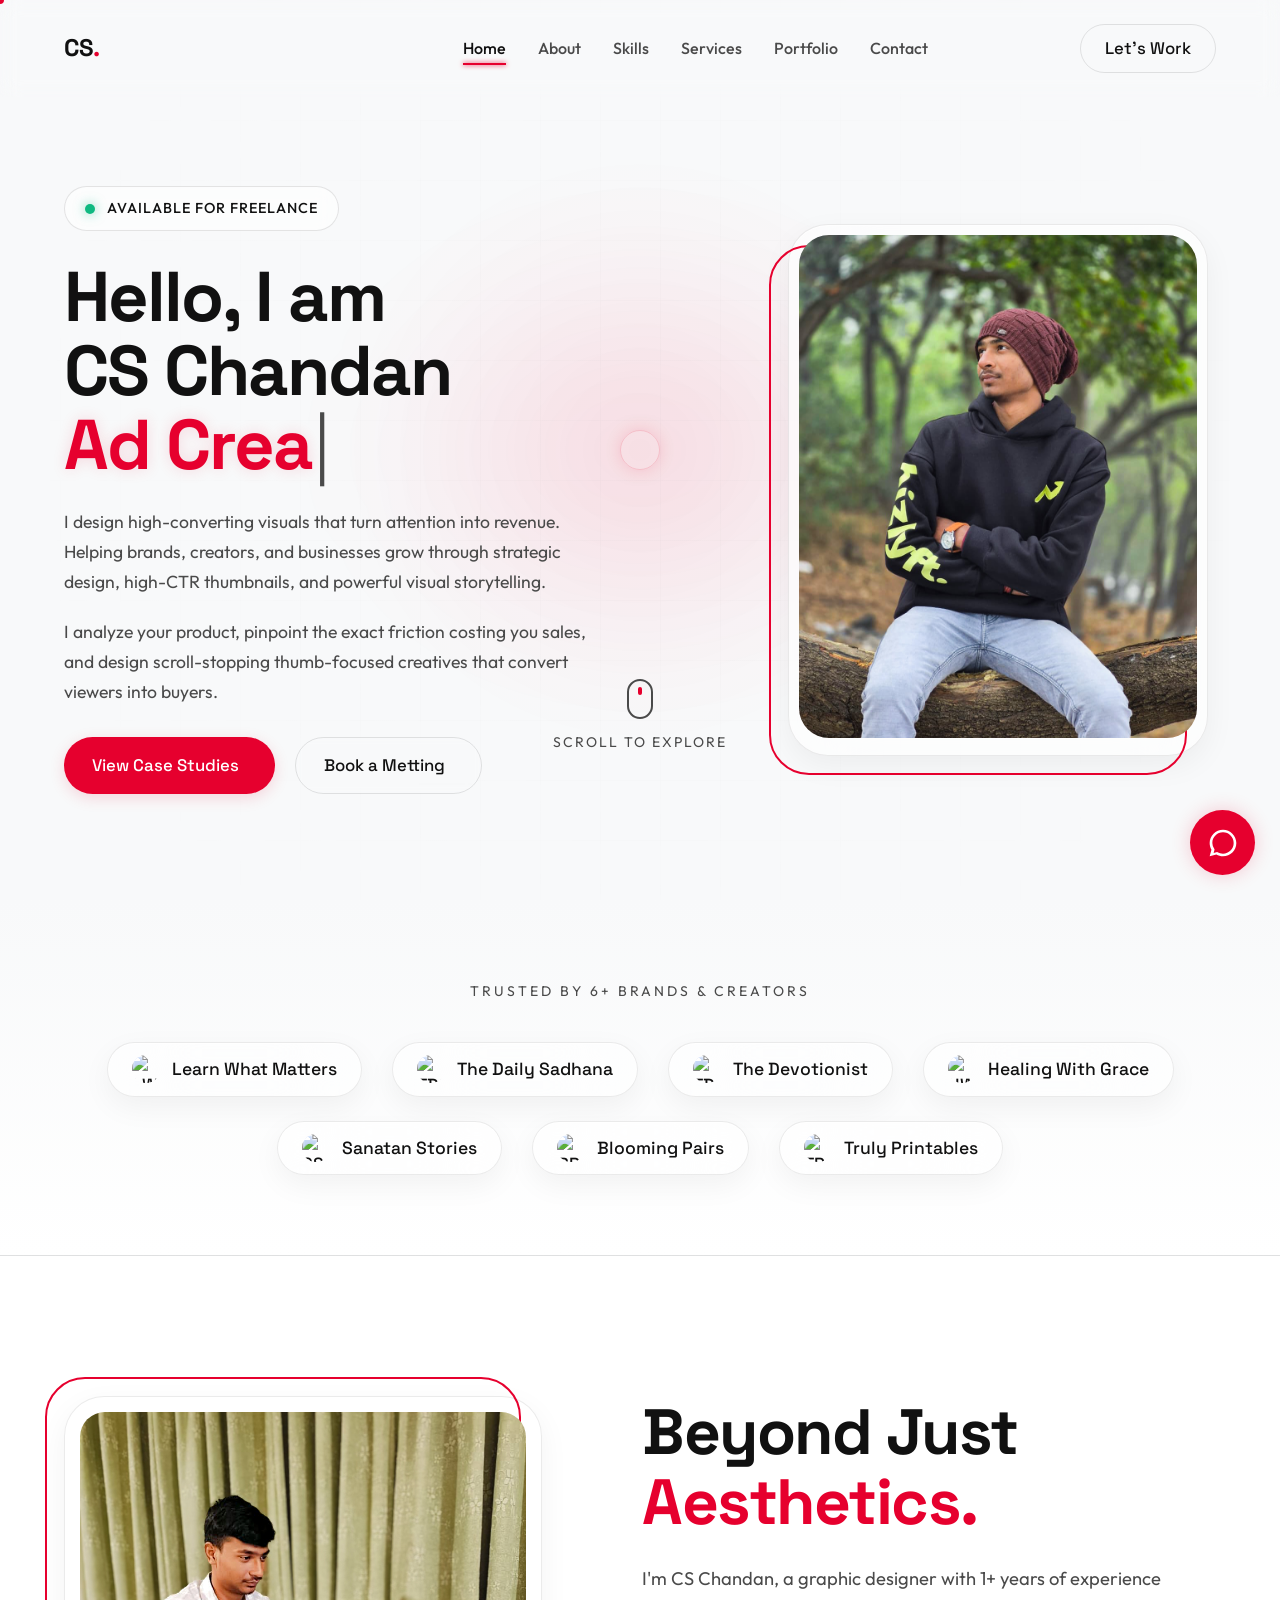
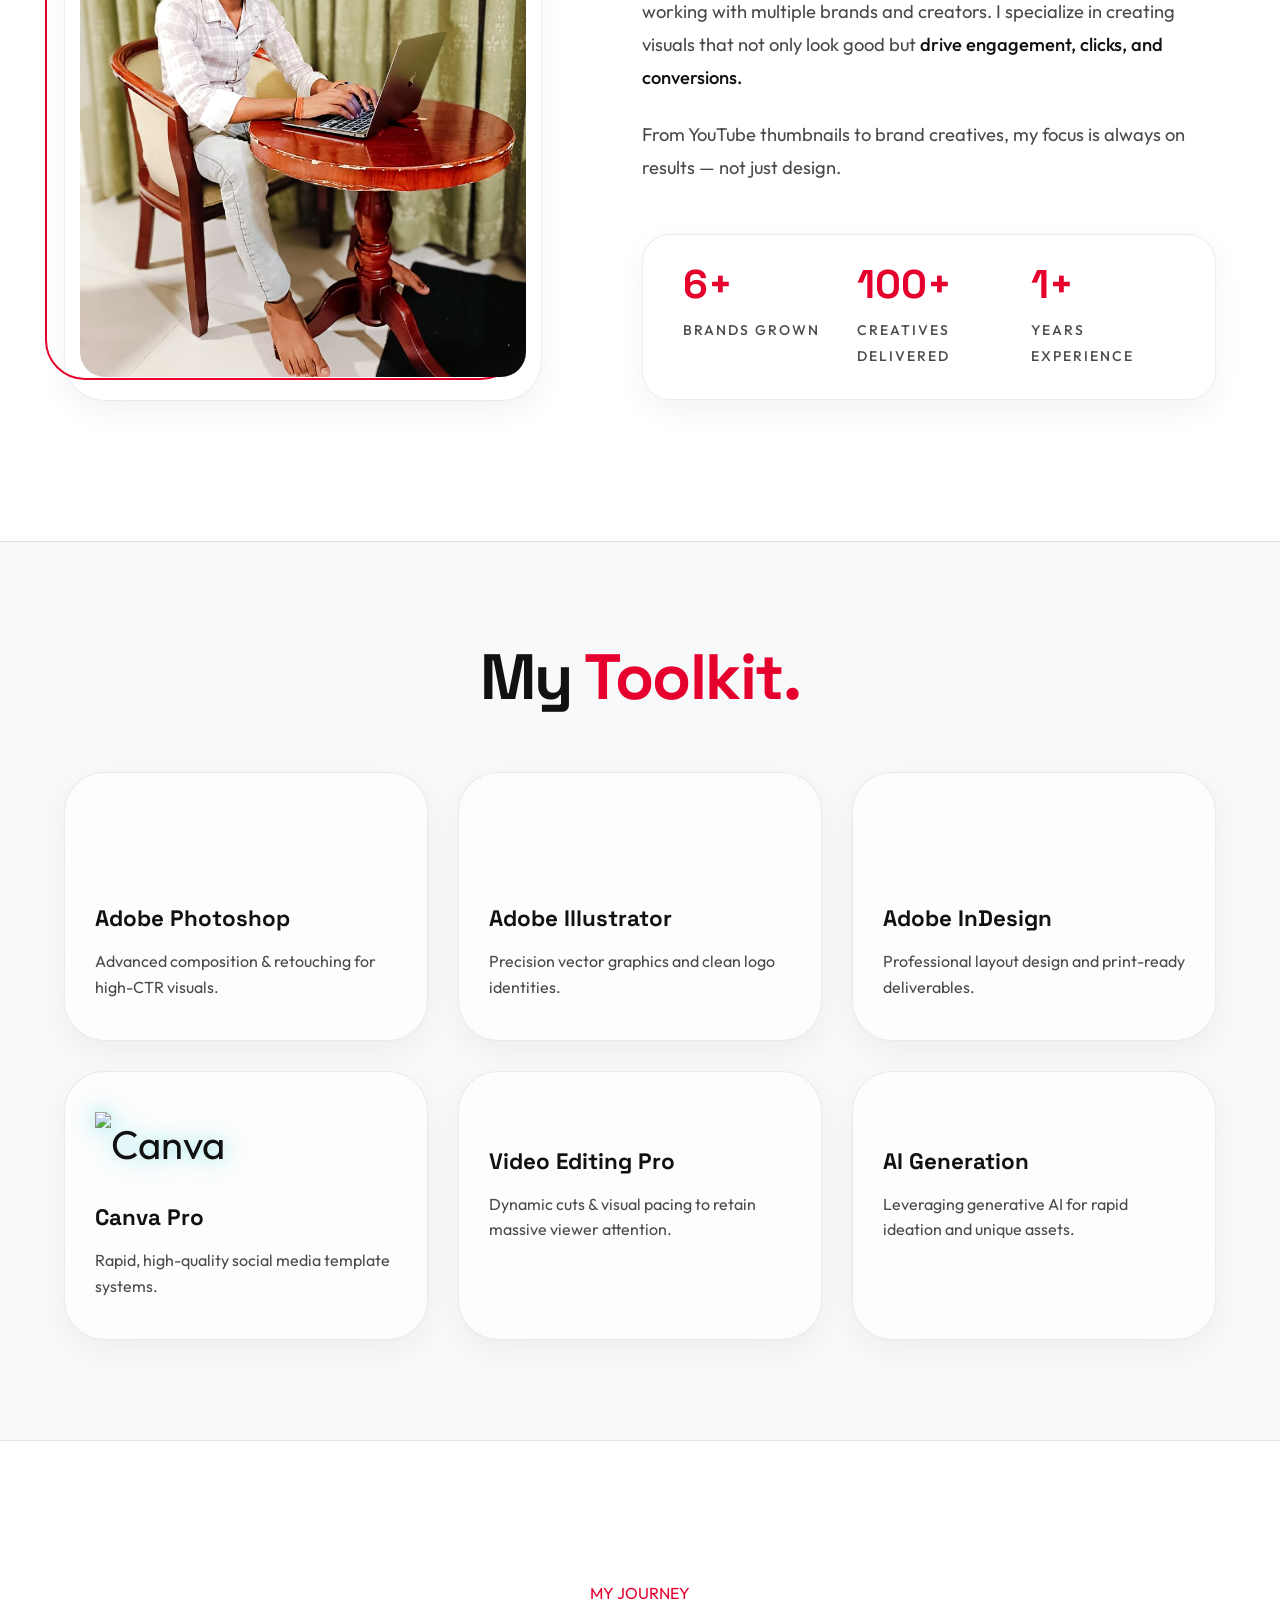
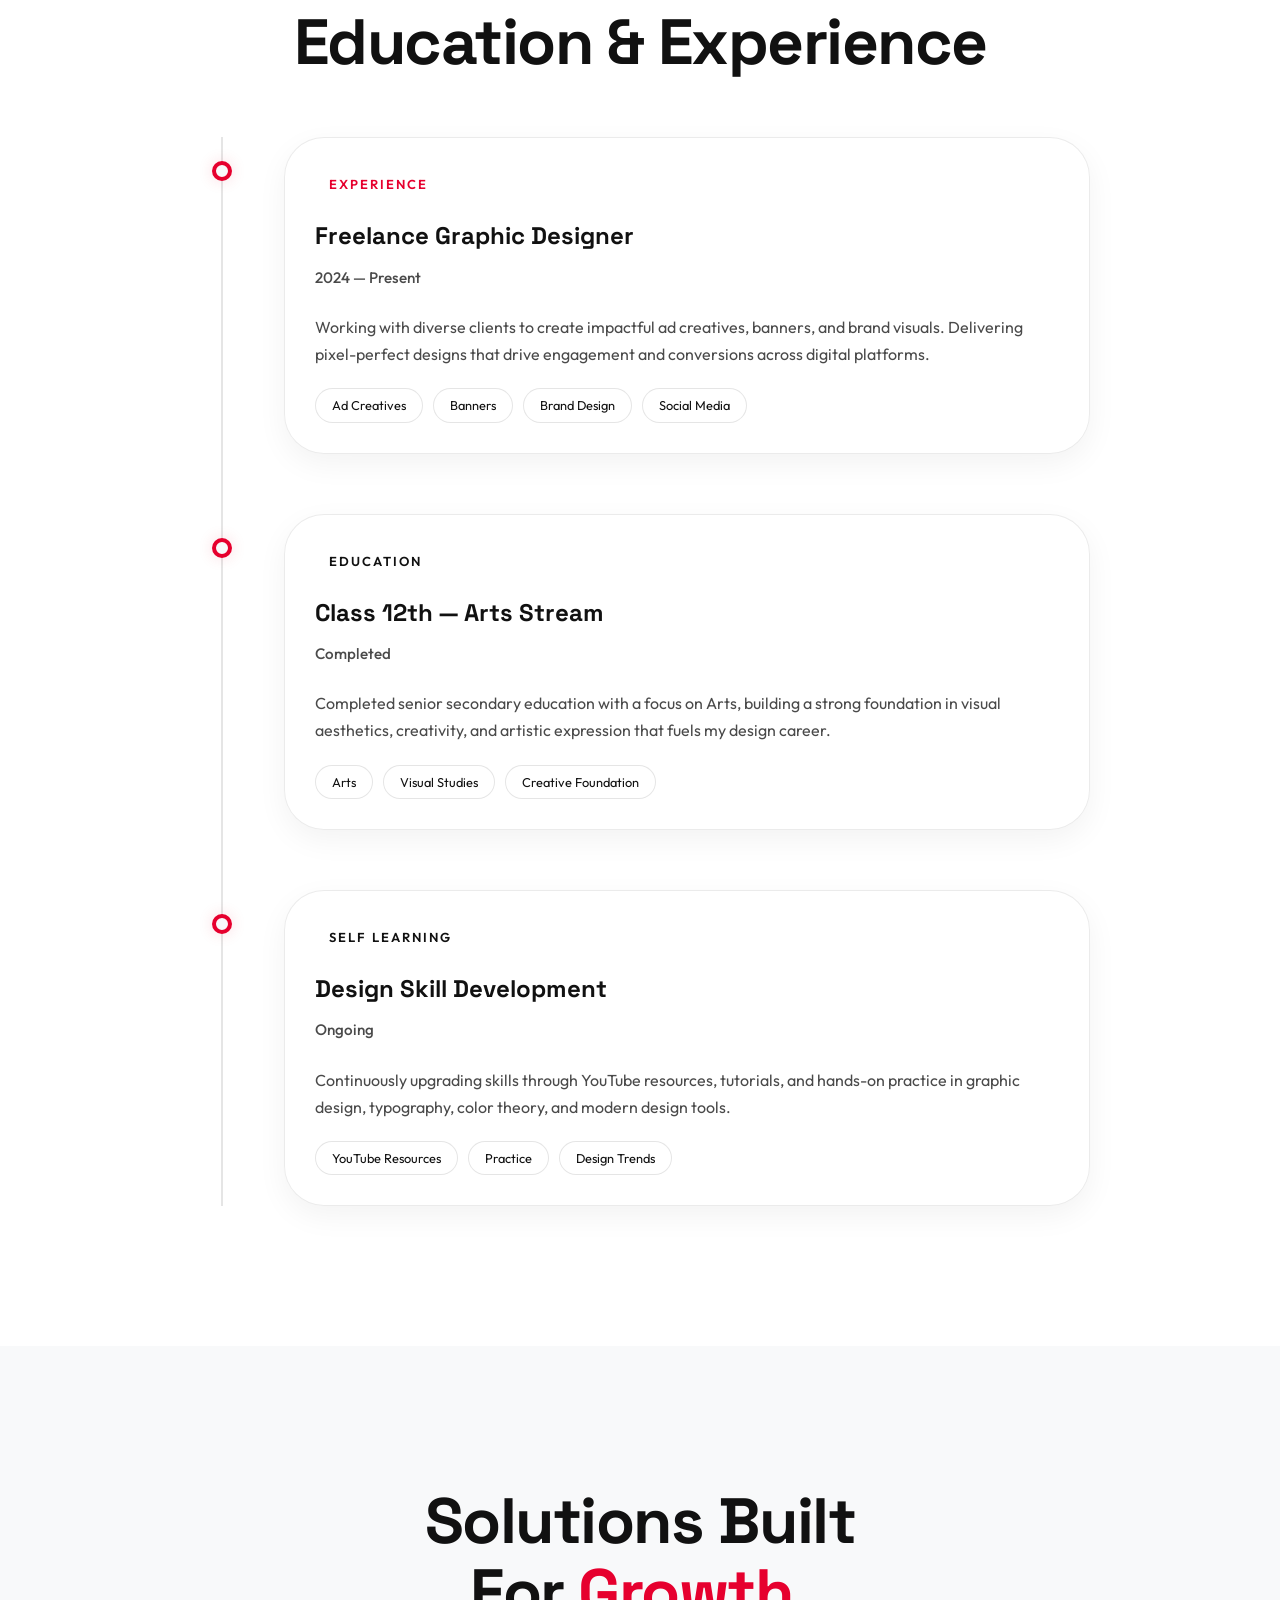
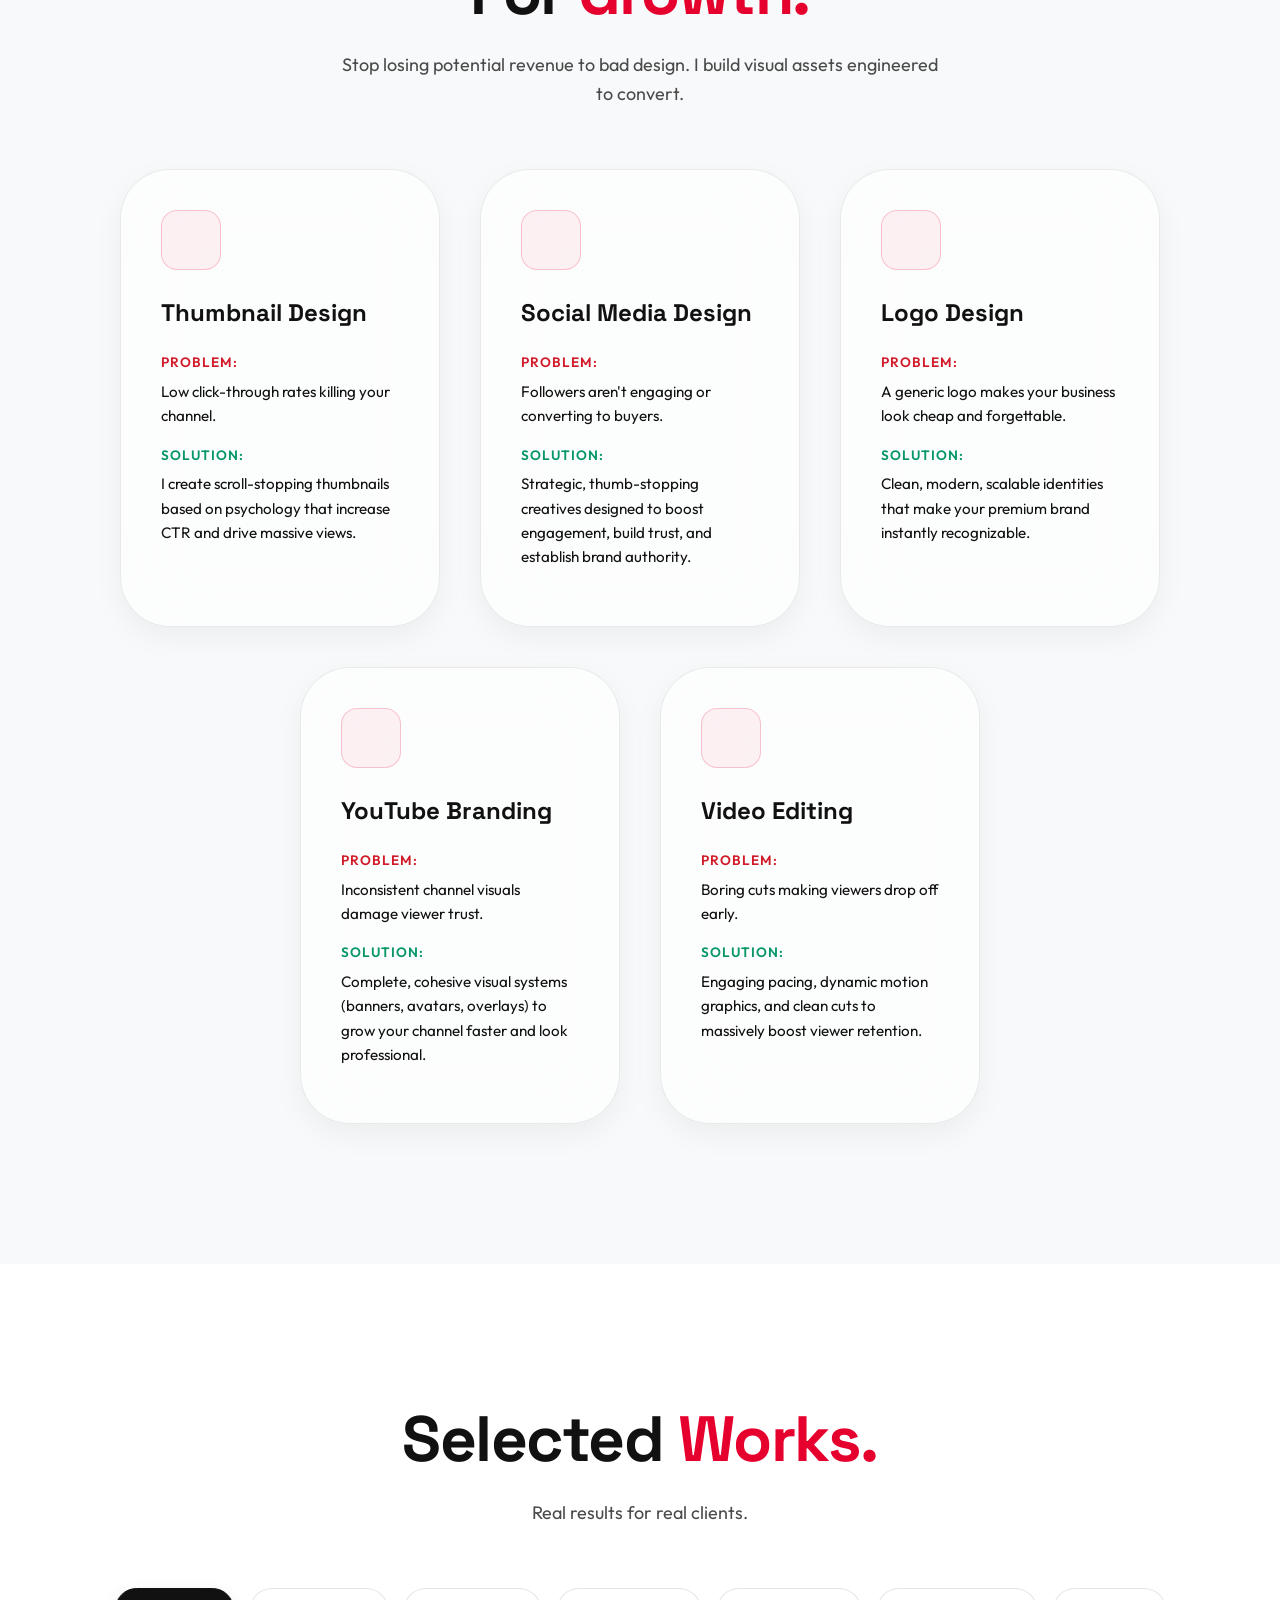
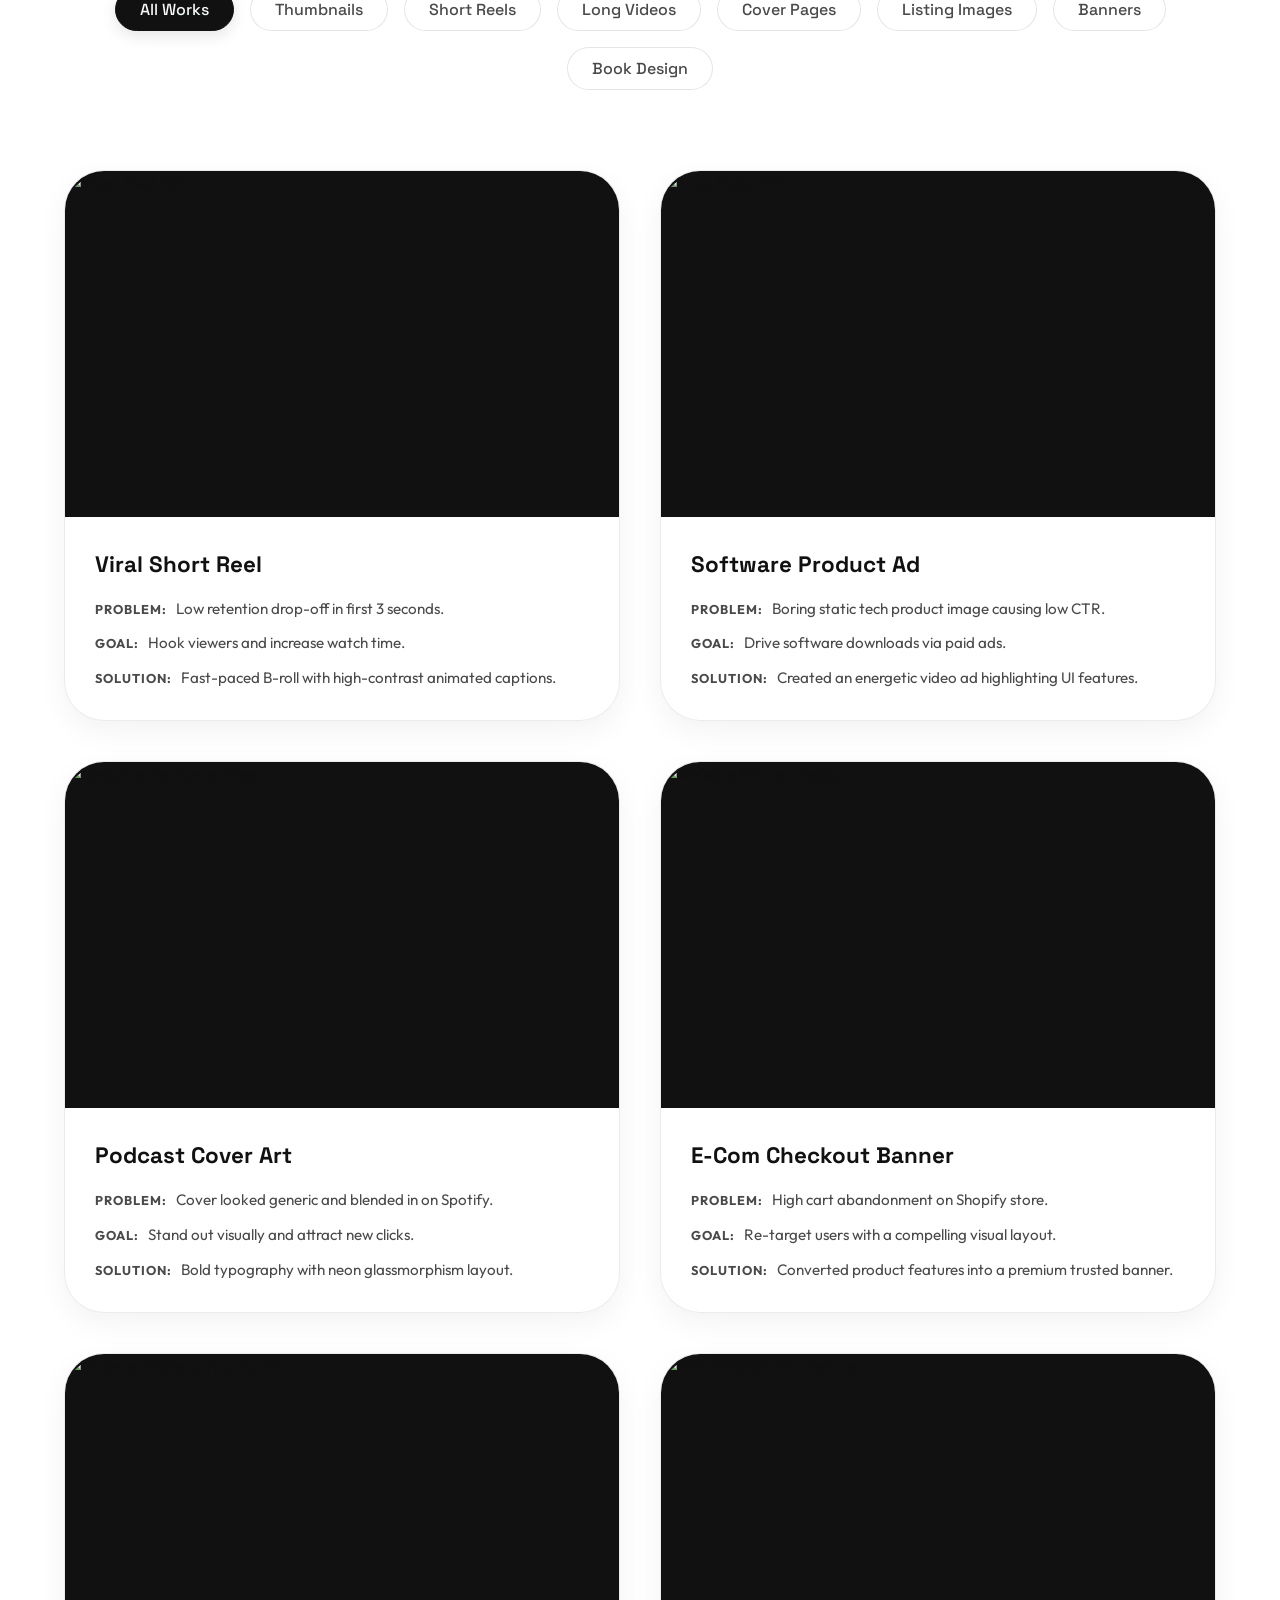
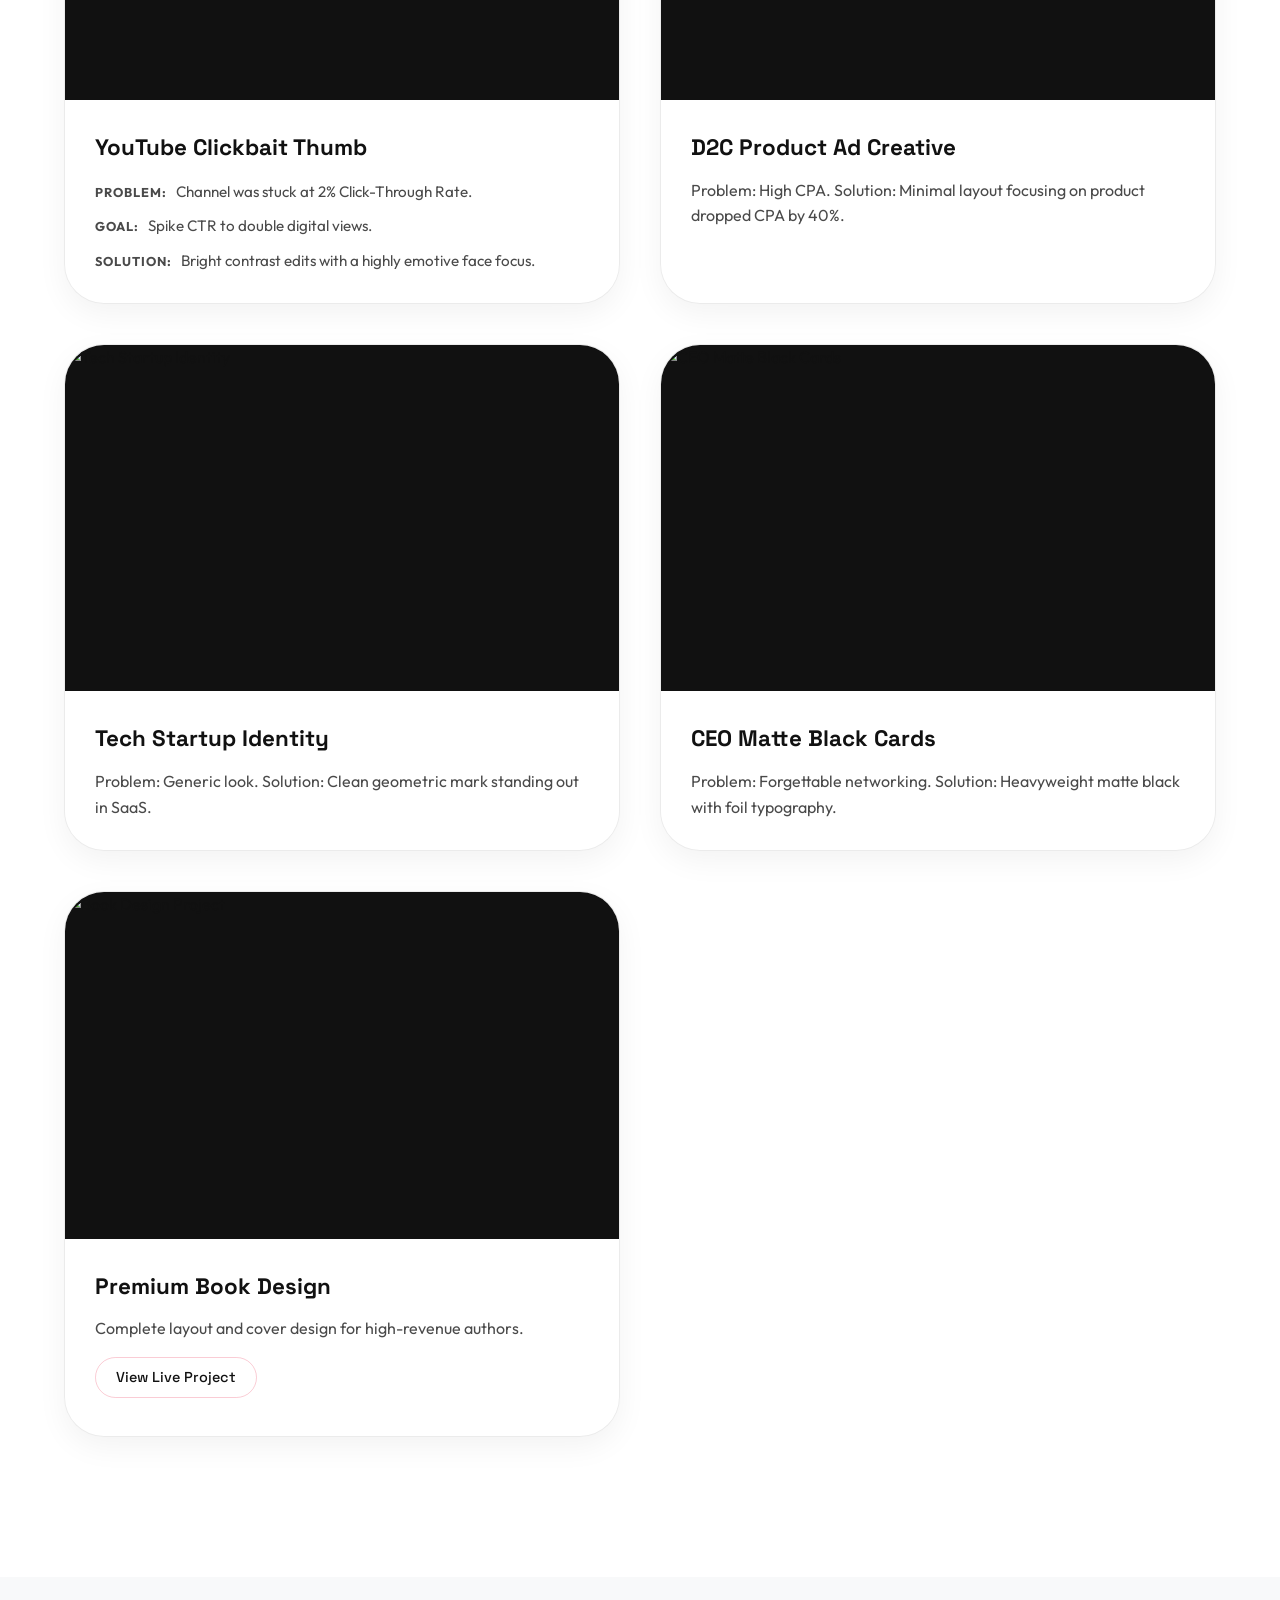
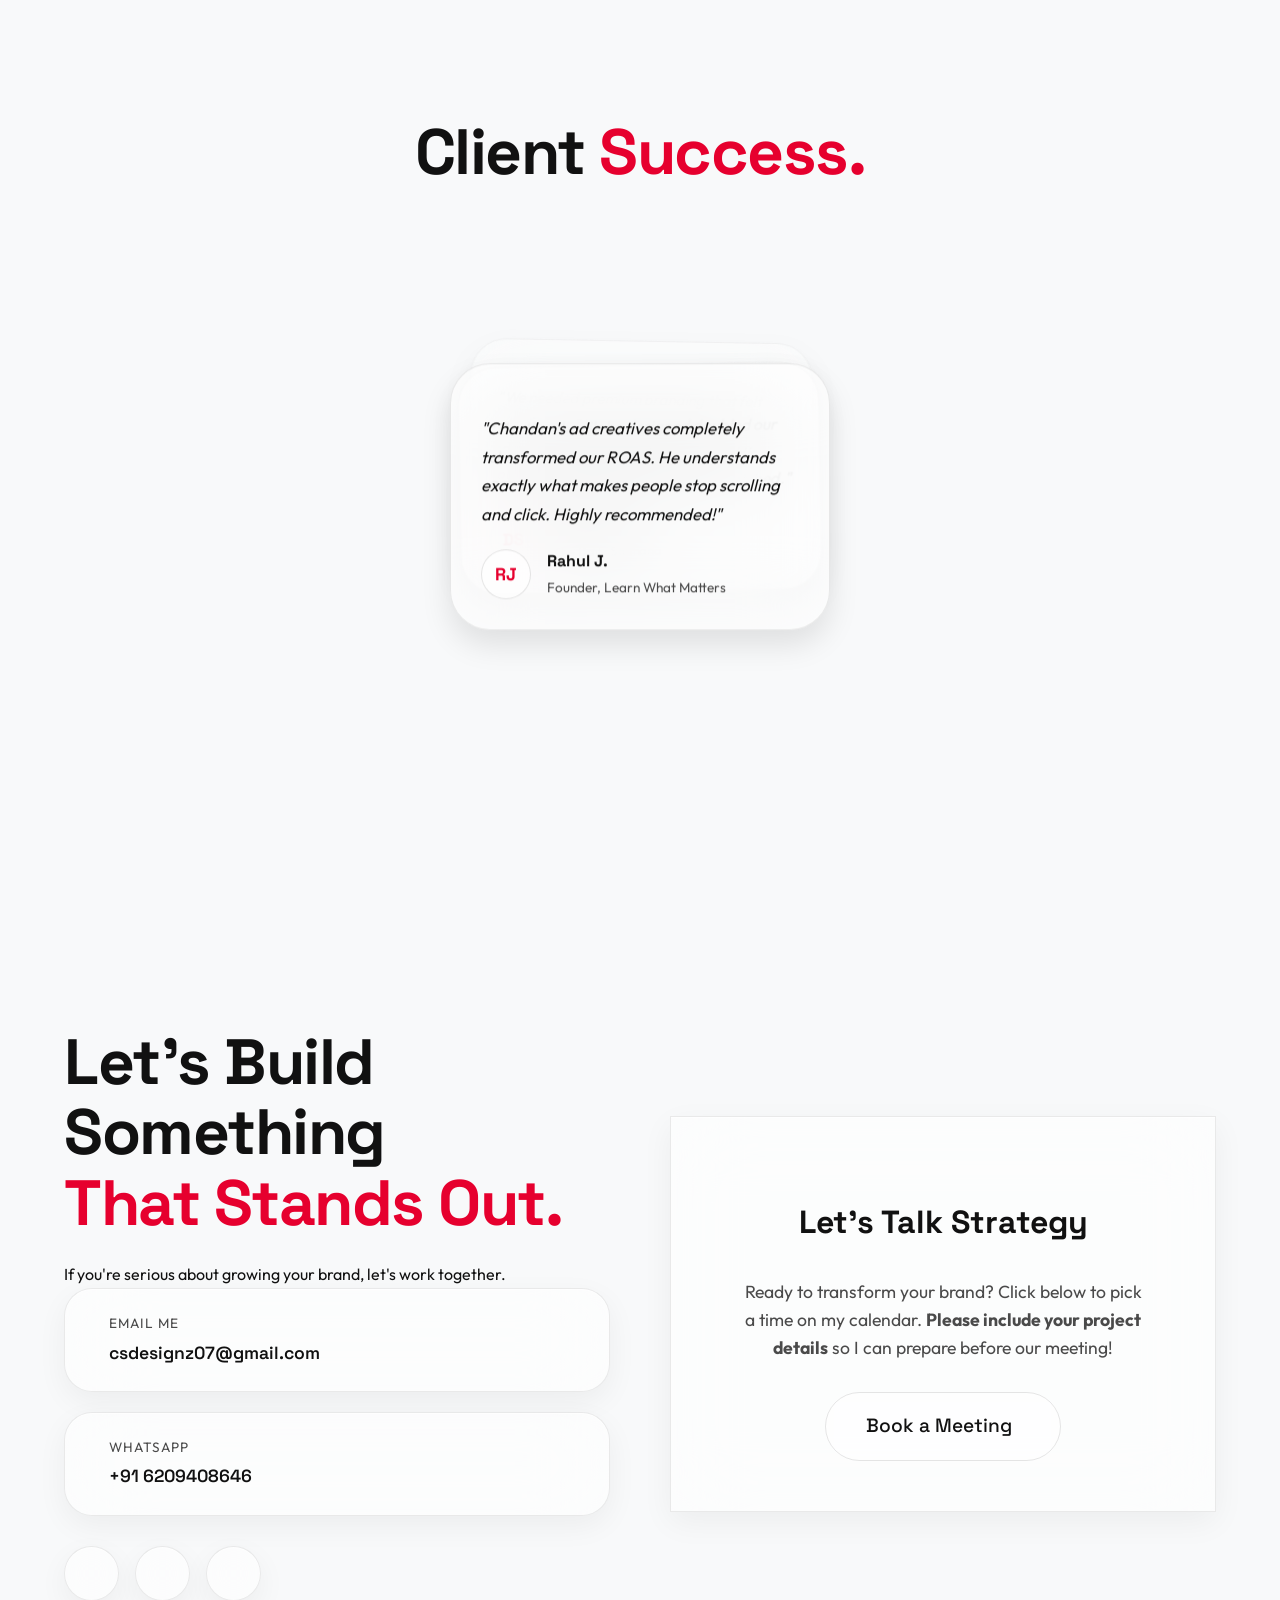
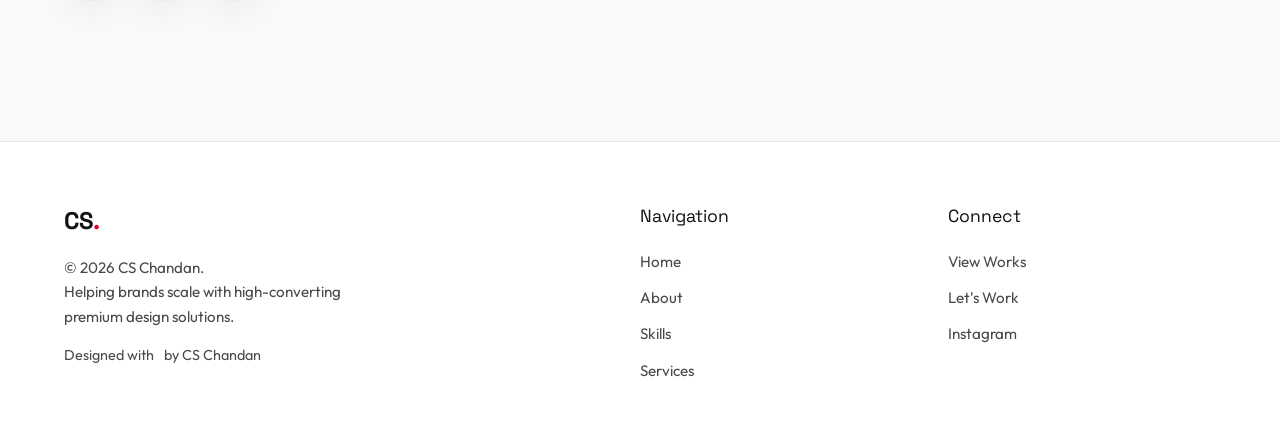
==== commit 3bc11702: "Update index.html" ====
--- a/index.html
+++ b/index.html
@@ -9,7 +9,7 @@
         content="I design high-converting visuals that turn attention into revenue. Helping brands, creators, and businesses grow through strategic design, high-CTR thumbnails, and powerful visual storytelling.">
 
         <!-- Favicon Code -->
-    <link rel="icon" type="image/webp" href="/Fav-icon.webp">
+    <link rel="icon" type="image/webp" href="/fav-icon.webp">
         
     <!-- Fonts -->
     <link rel="preconnect" href="https://fonts.googleapis.com">
@@ -95,7 +95,7 @@
             <div class="hero-right reveal delay-2">
                 <div class="hero-image-wrapper glass-panel">
                     <div class="hero-image-bg"></div>
-                    <img src="/Hero-page-image.webp"
+                    <img src="/hero-image.webp"
                         alt="CS Chandan" class="hero-img">
                 </div>
             </div>
@@ -151,7 +151,7 @@
                 <div class="about-image reveal glass-panel">
                     <div class="about-img-bg"></div>
                     <!-- Added a realistic placeholder for the user's portrait -->
-                    <img src="/About-page-image.webp"
+                    <img src="/about-image.webp"
                         alt="CS Chandan Portrait" class="about-img">
                 </div>
 
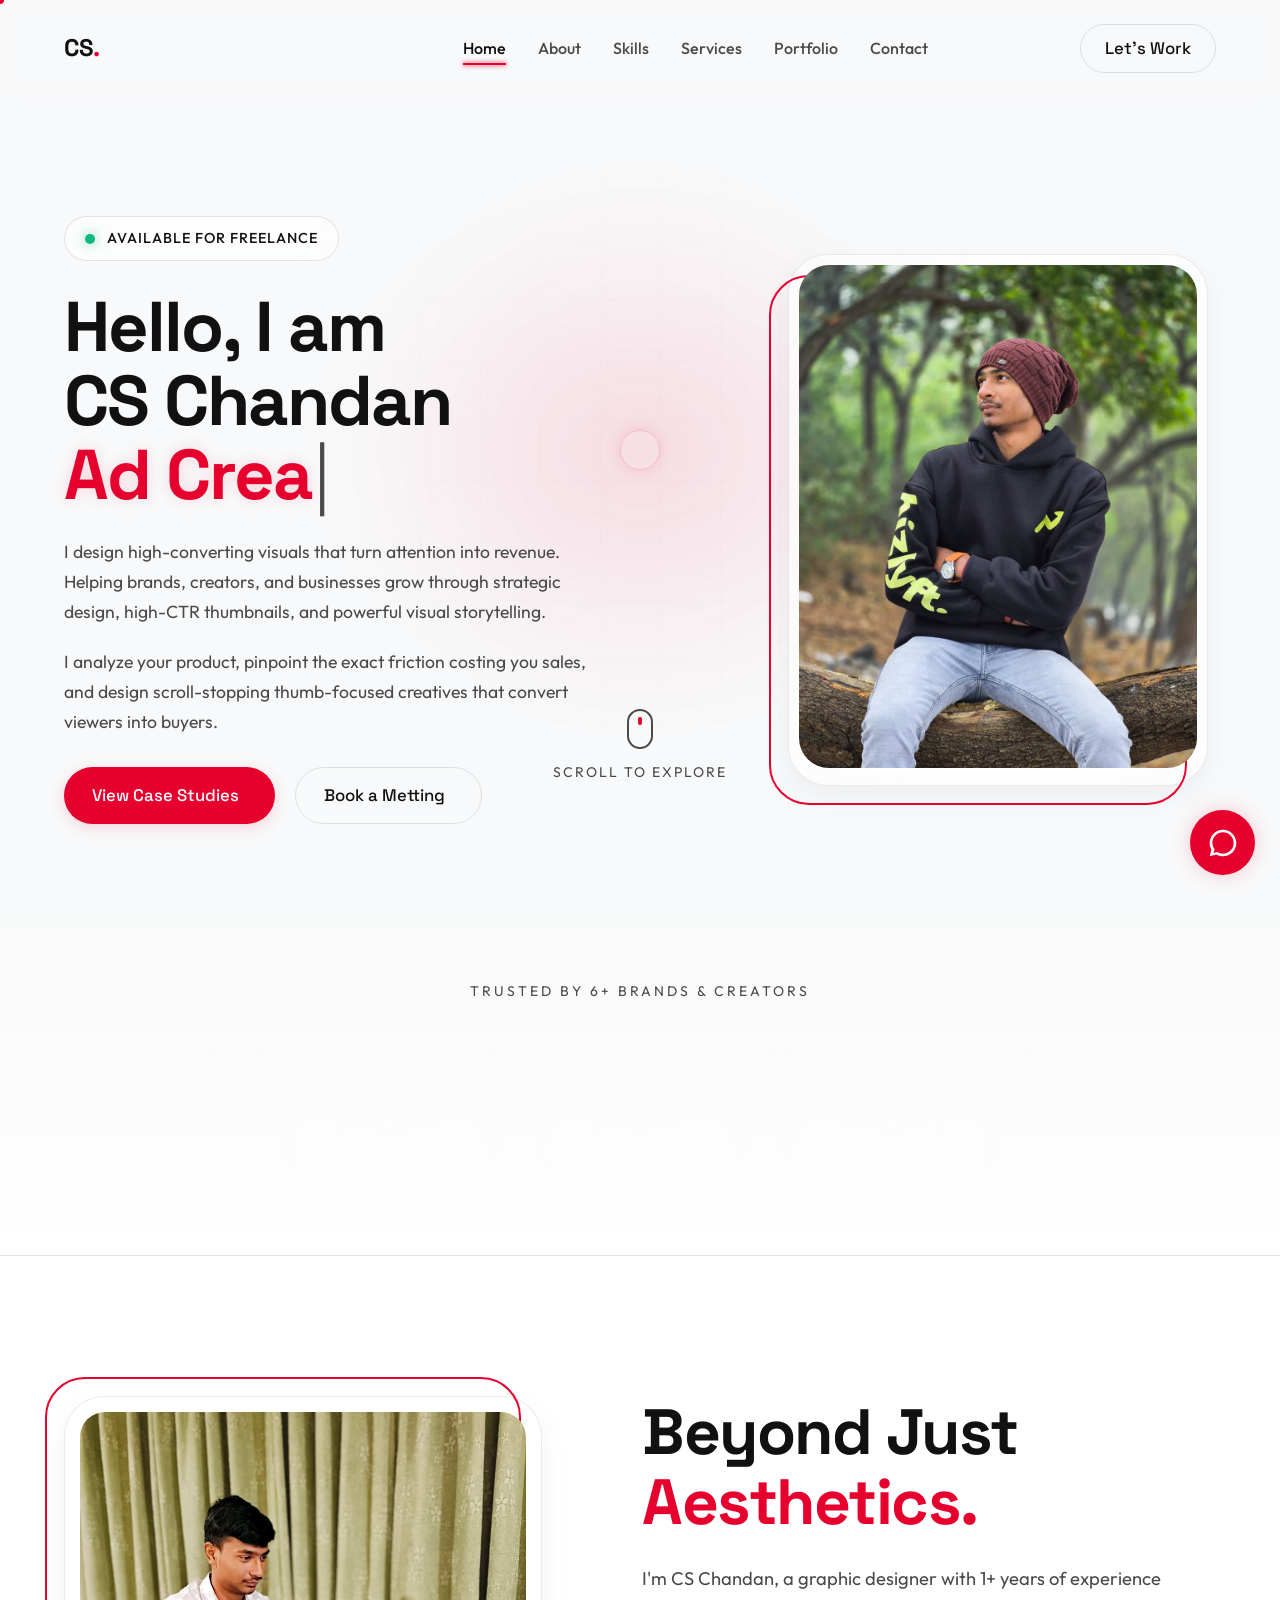
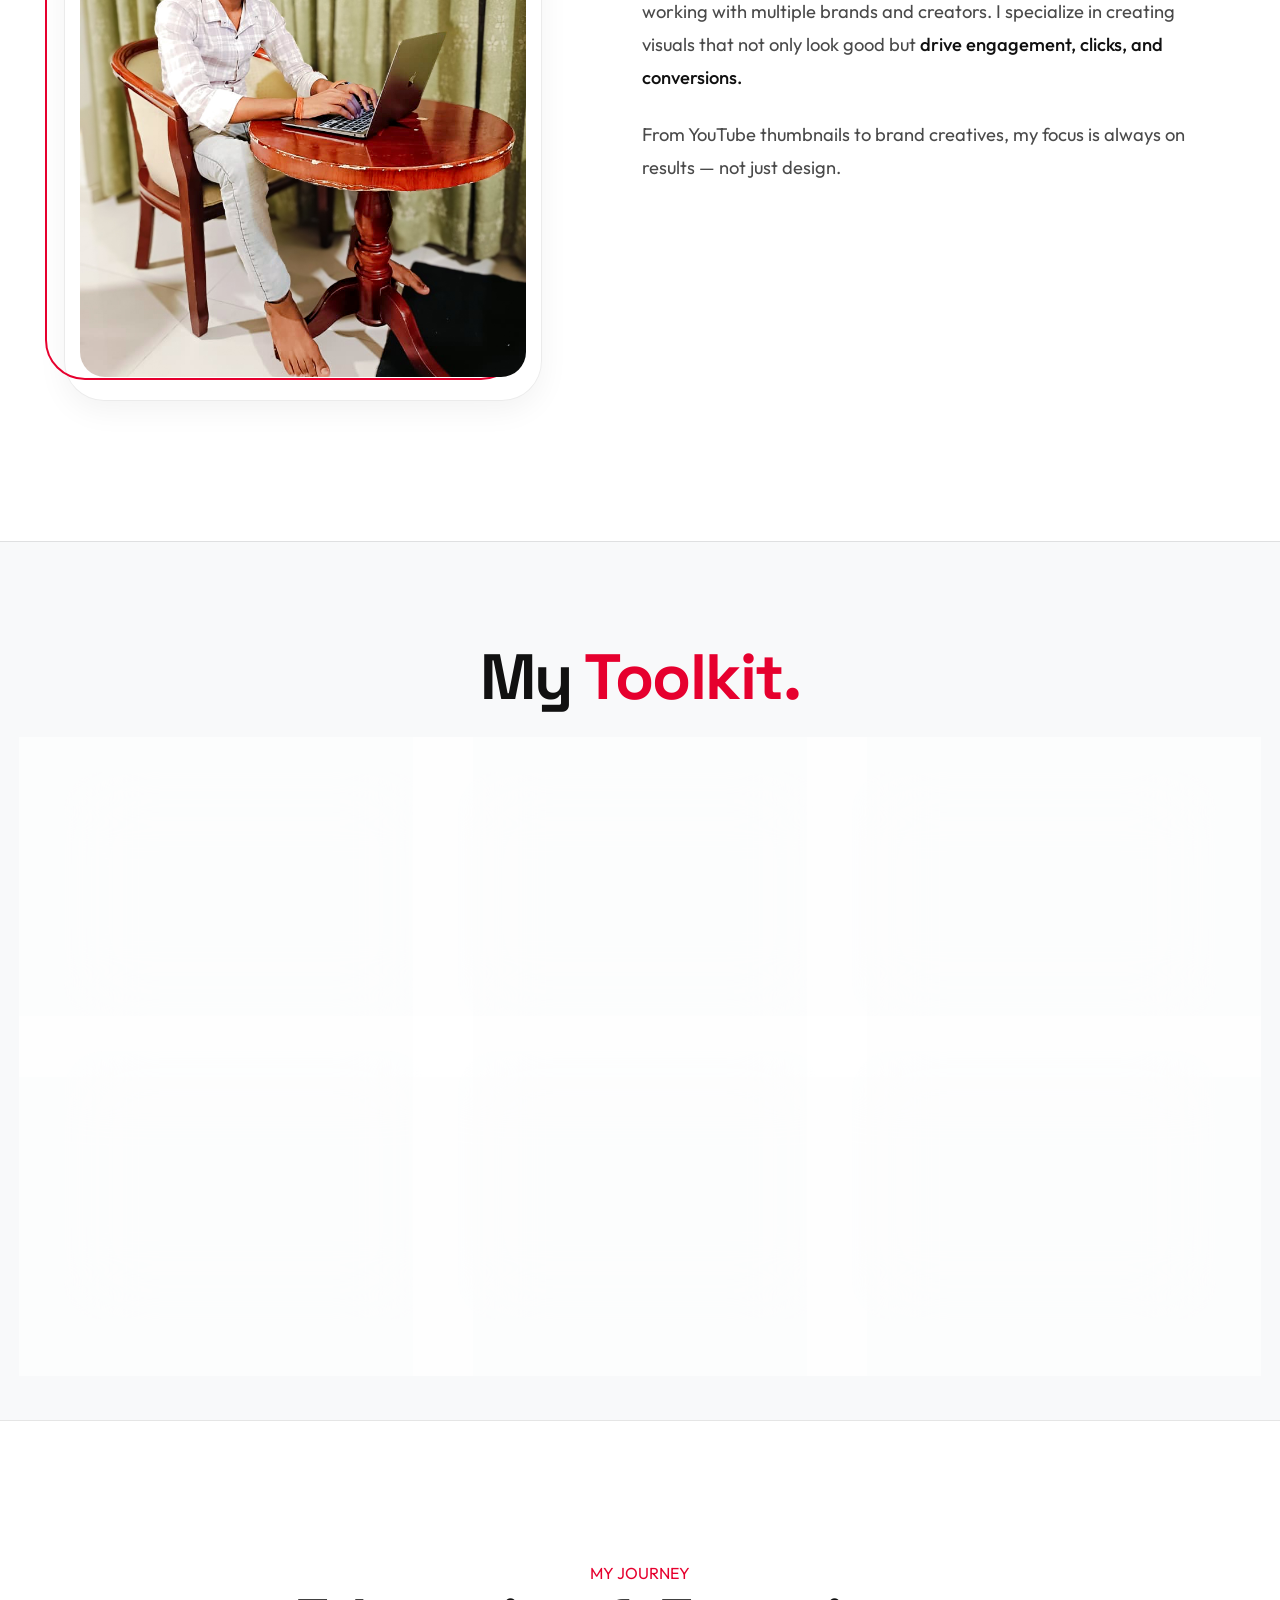
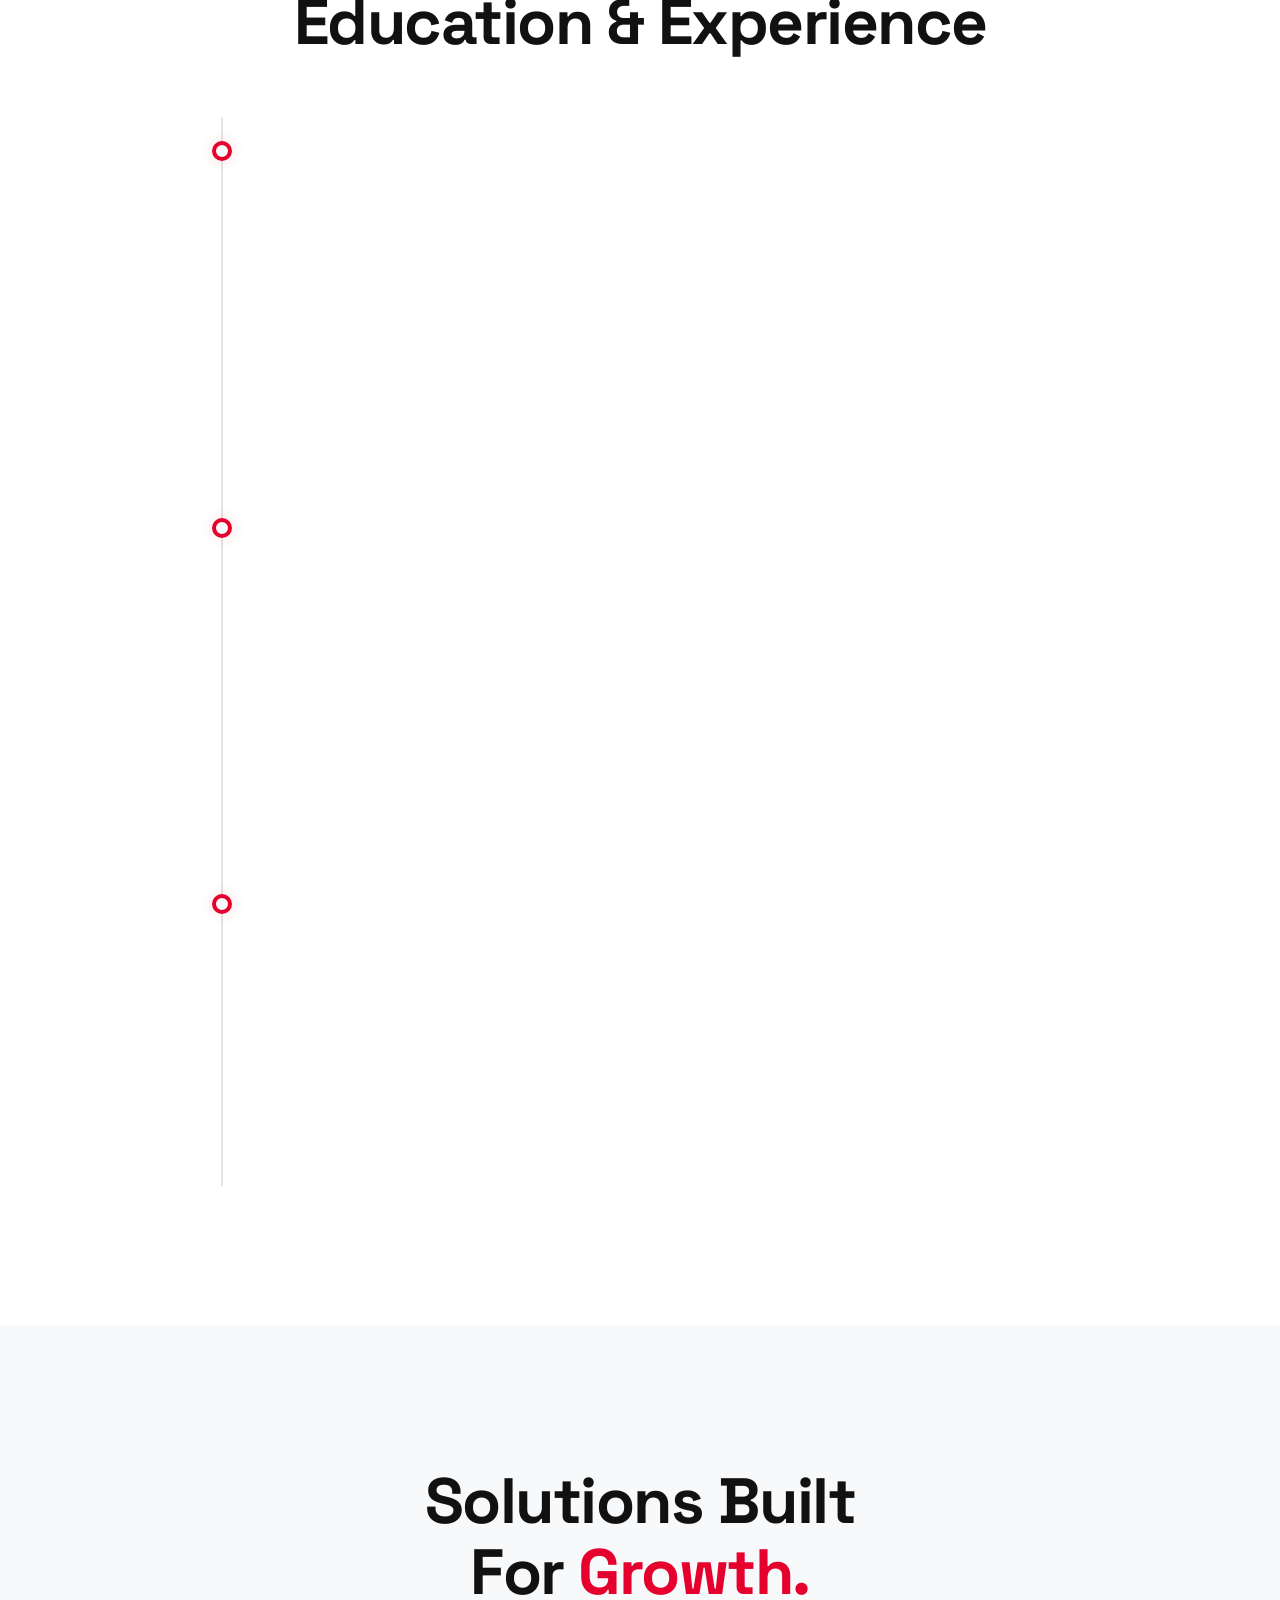
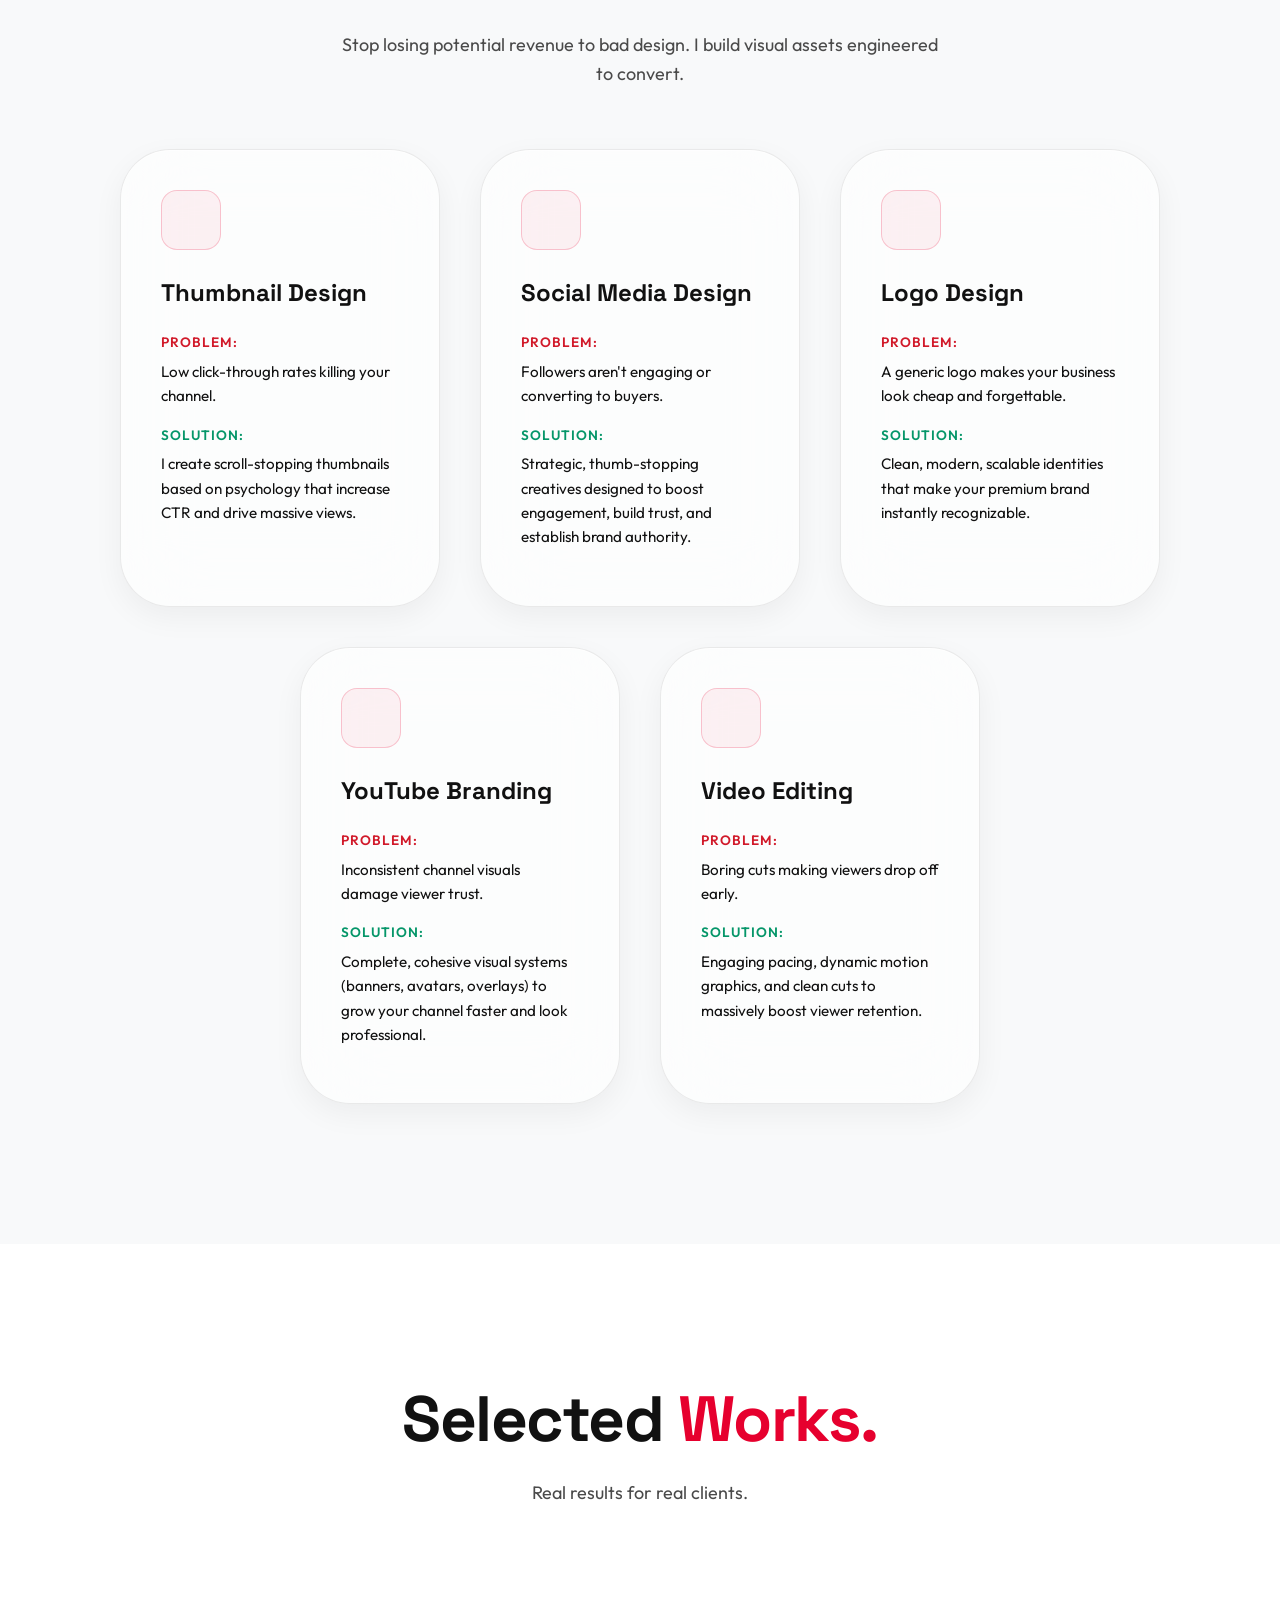
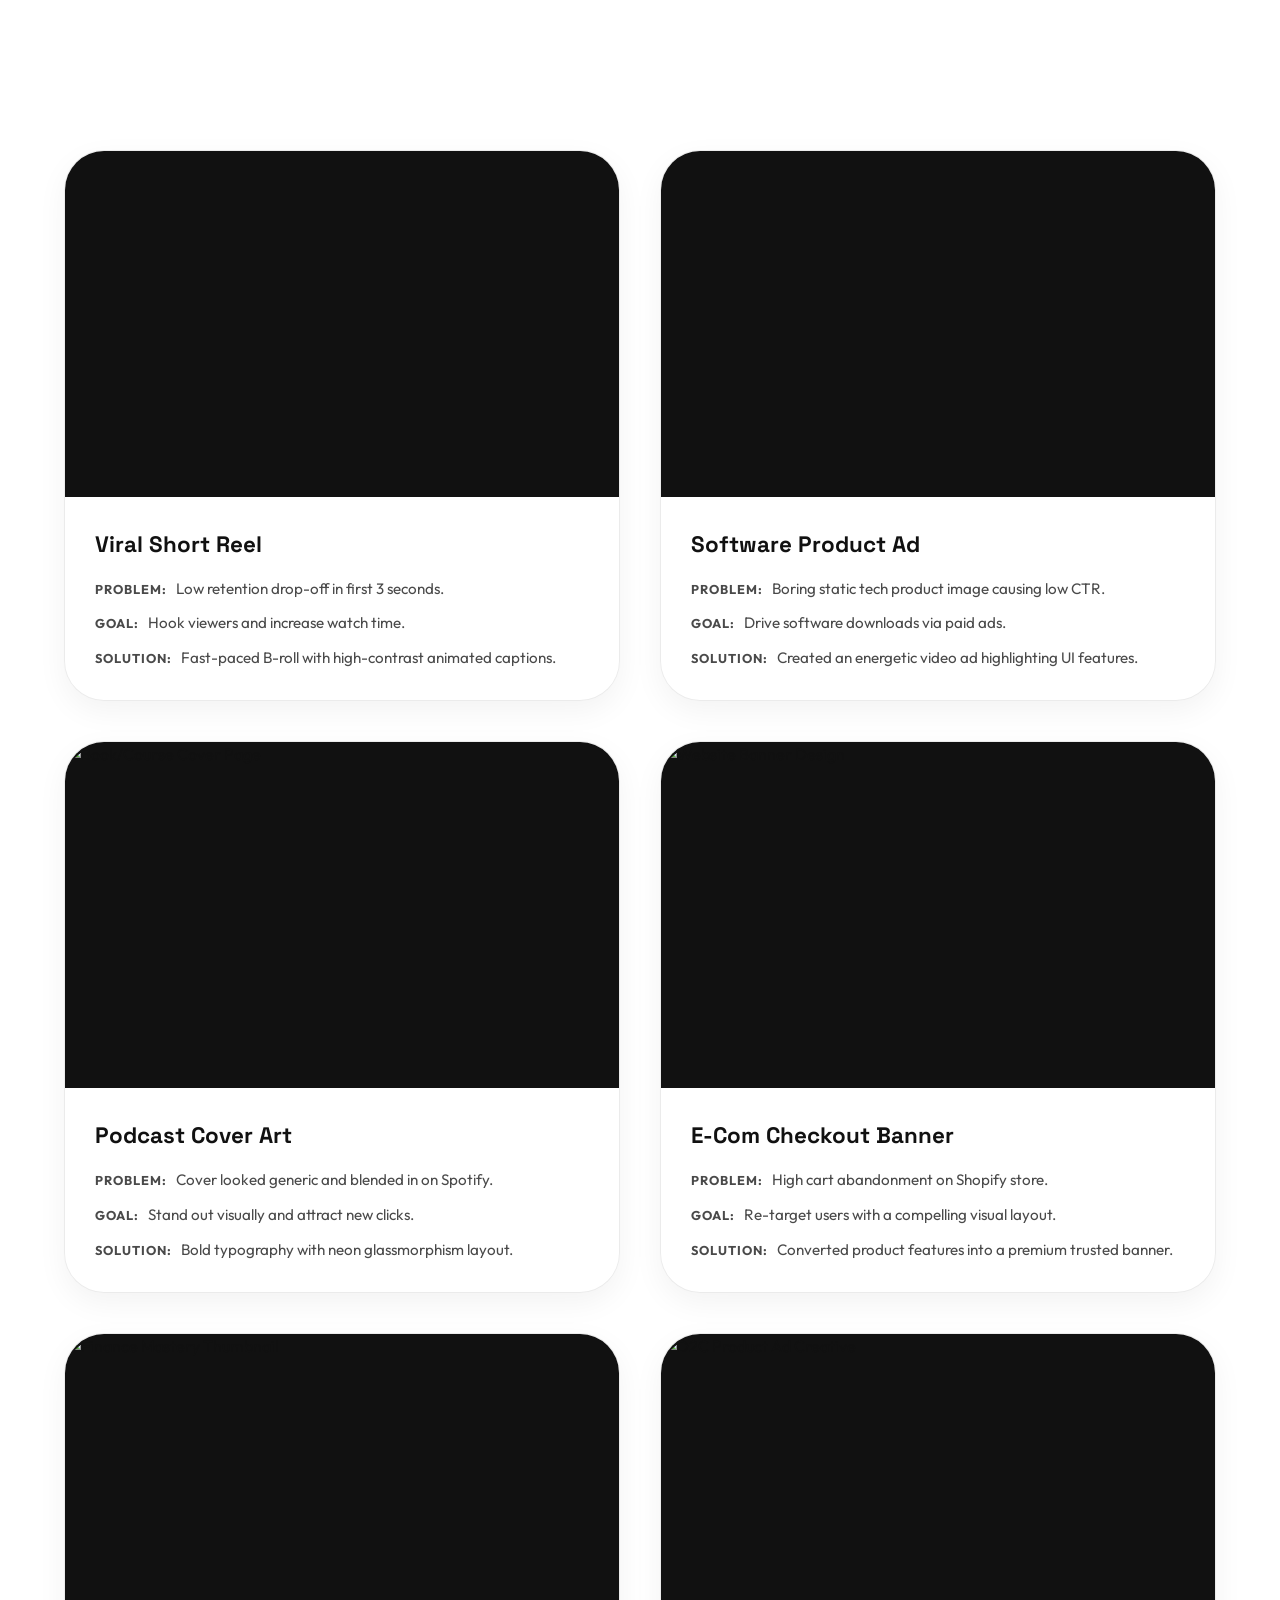
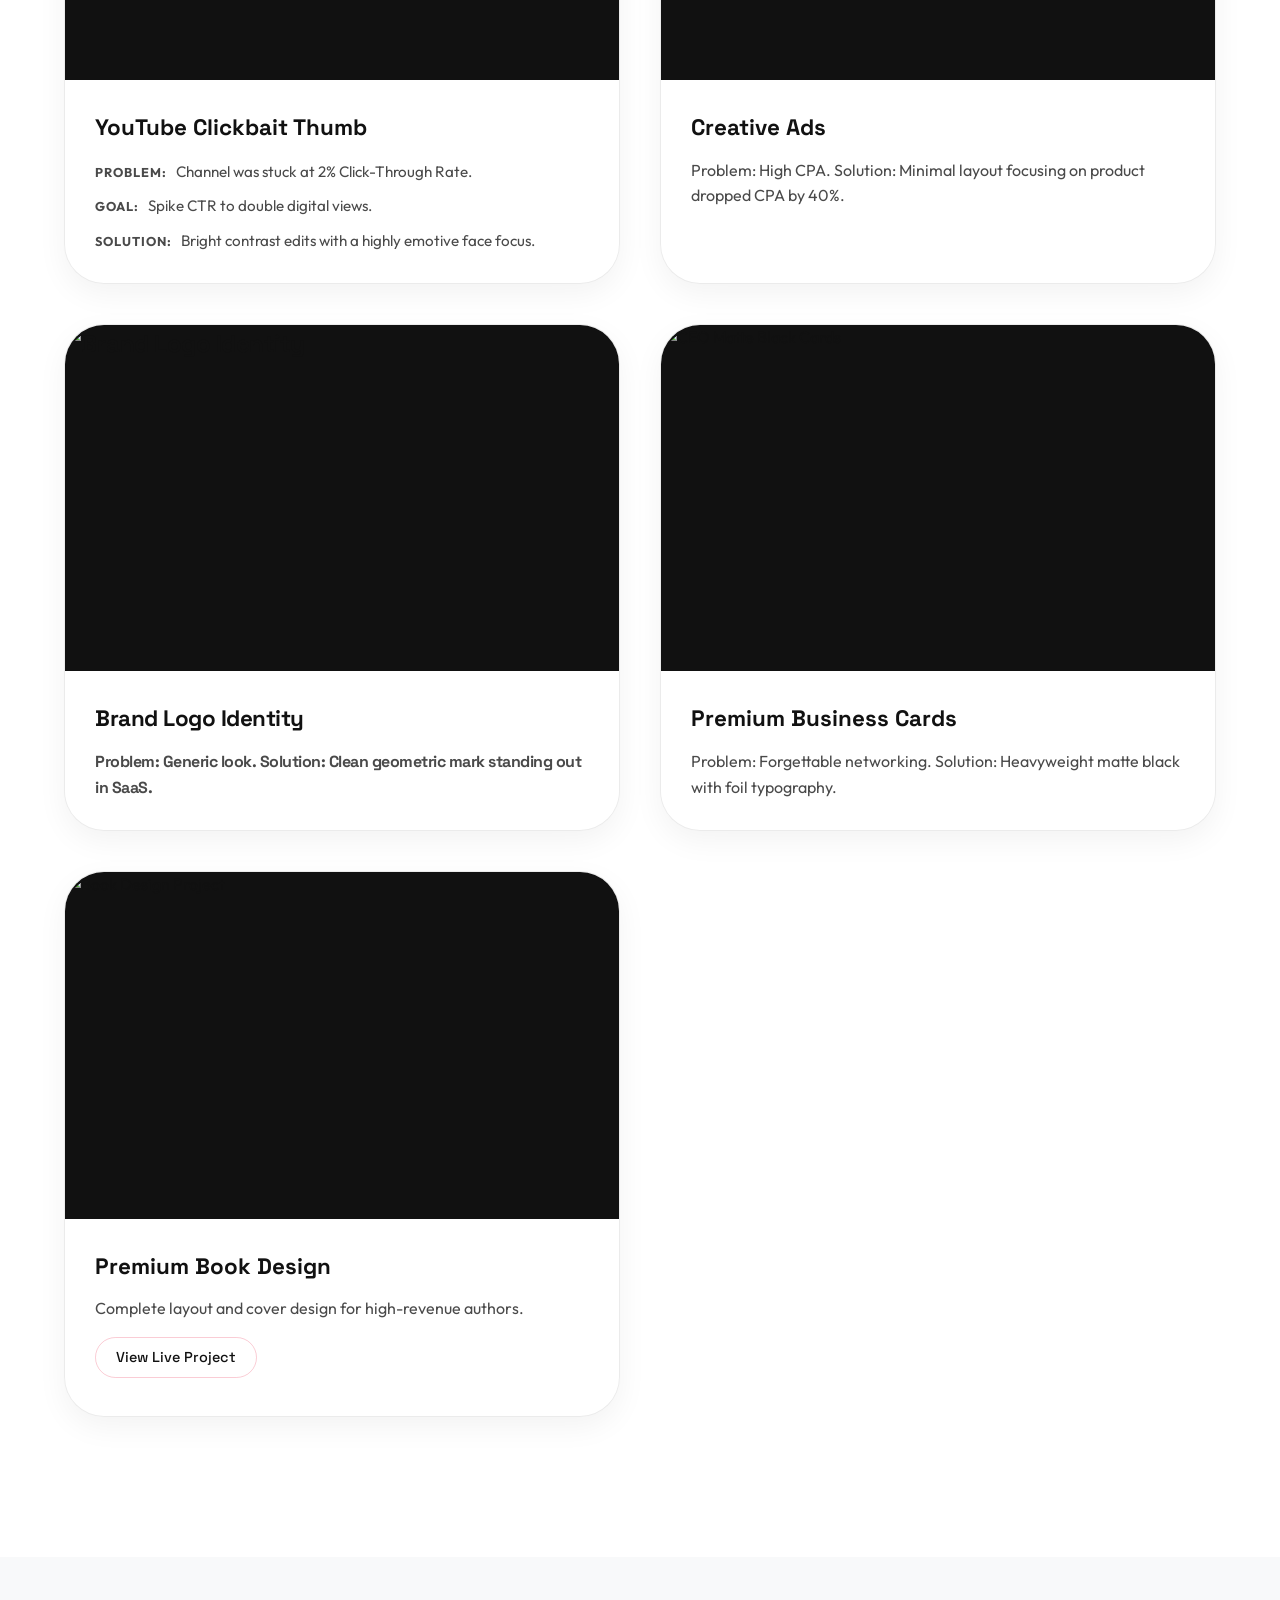
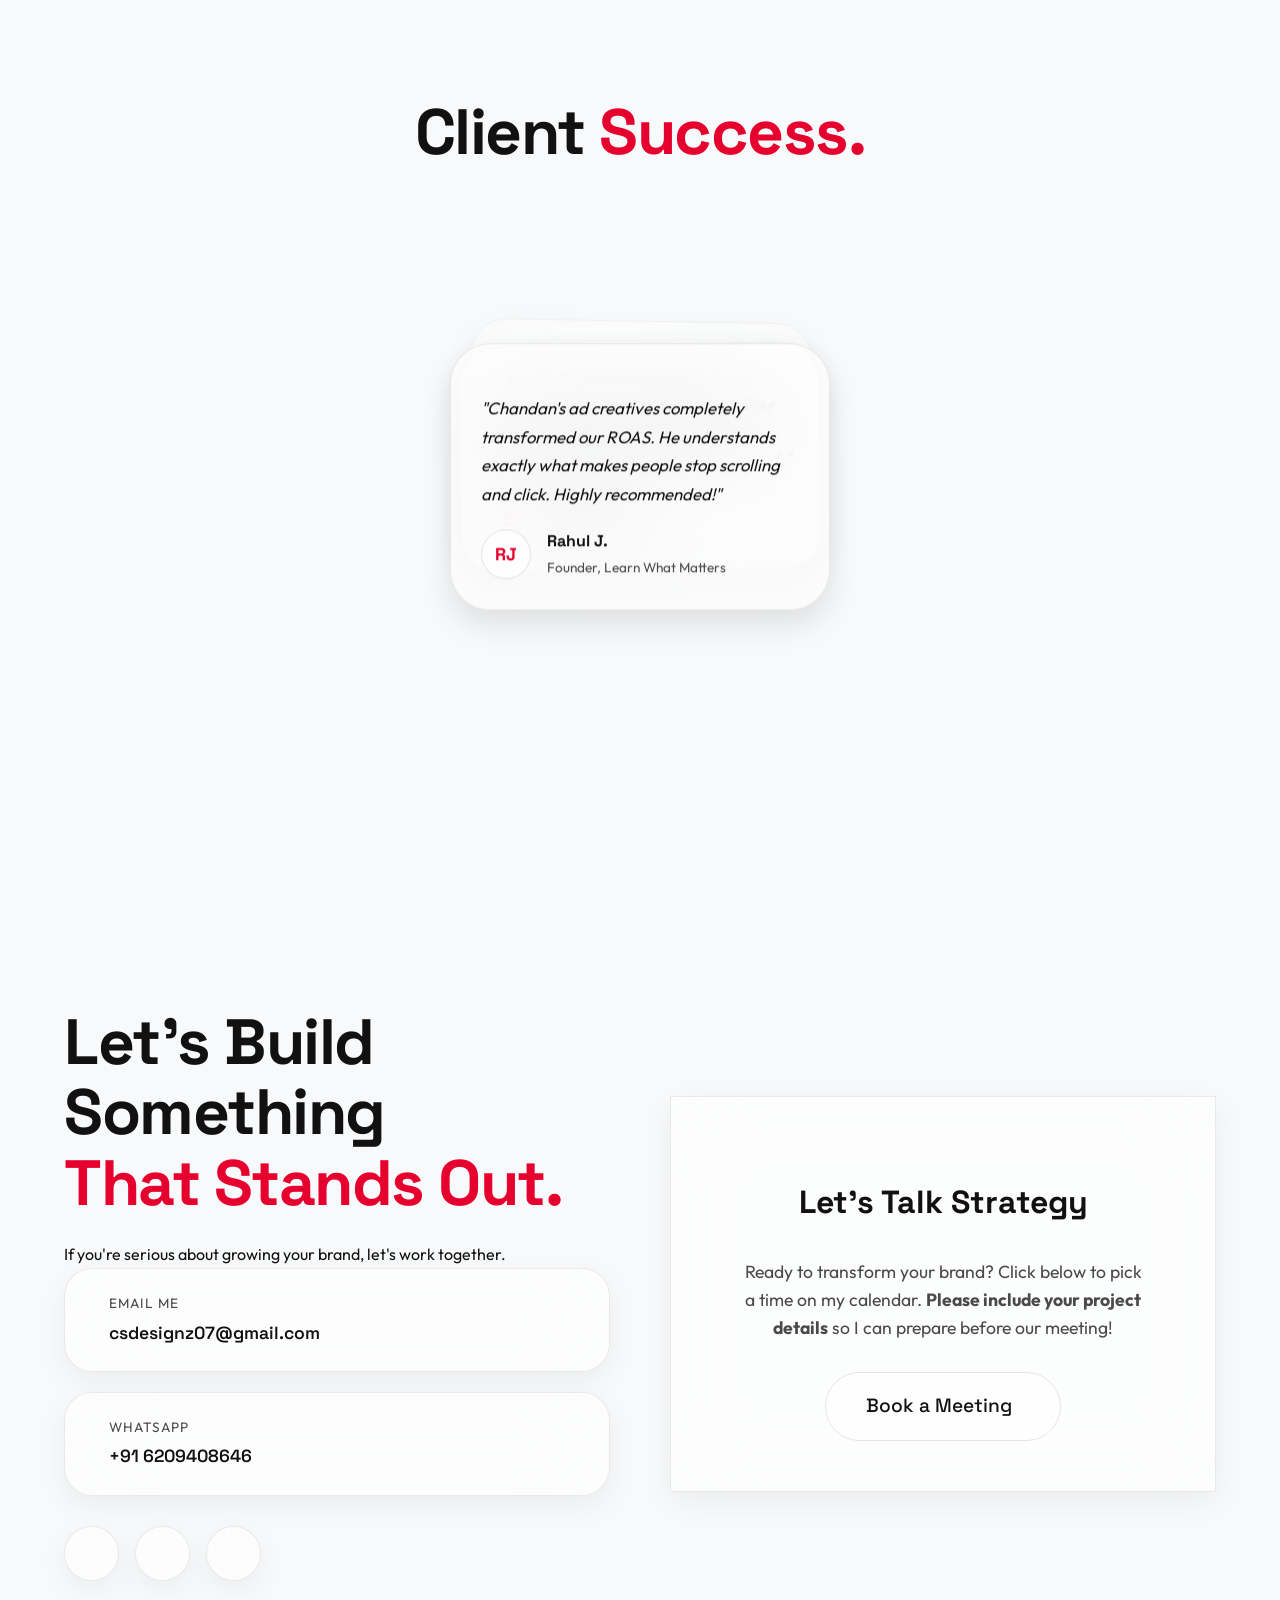
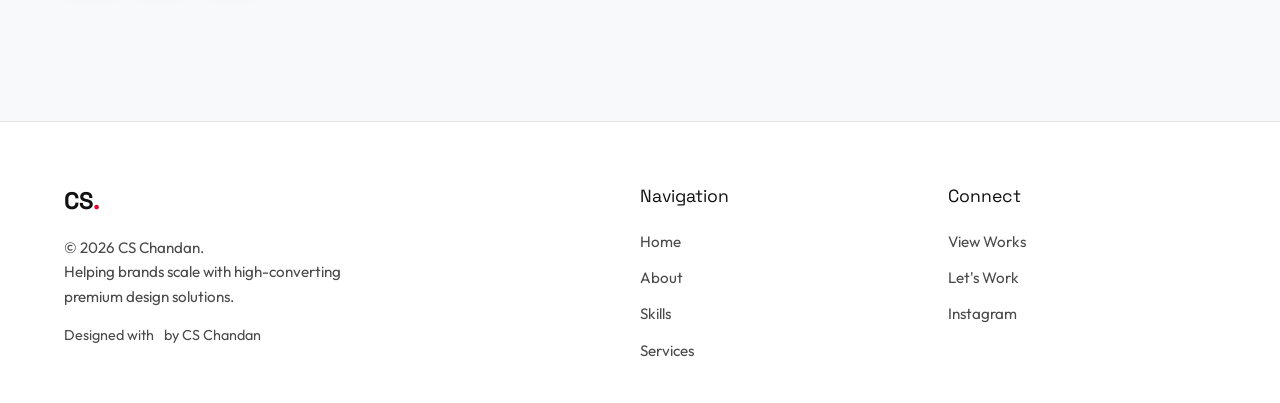
==== commit 16c49ce4: "new coustimize" ====
--- a/index.html
+++ b/index.html
@@ -8,9 +8,9 @@
     <meta name="description"
         content="I design high-converting visuals that turn attention into revenue. Helping brands, creators, and businesses grow through strategic design, high-CTR thumbnails, and powerful visual storytelling.">
 
-        <!-- Favicon Code -->
+    <!-- Favicon Code -->
     <link rel="icon" type="image/webp" href="/fav-icon.webp">
-        
+
     <!-- Fonts -->
     <link rel="preconnect" href="https://fonts.googleapis.com">
     <link rel="preconnect" href="https://fonts.gstatic.com" crossorigin>
@@ -19,7 +19,9 @@
         rel="stylesheet">
 
     <!-- Icons -->
-    <script src="https://unpkg.com/@phosphor-icons/web"></script>
+    <link rel="stylesheet" type="text/css" href="https://unpkg.com/@phosphor-icons/web@2.1.1/src/regular/style.css" />
+    <link rel="stylesheet" type="text/css" href="https://unpkg.com/@phosphor-icons/web@2.1.1/src/fill/style.css" />
+    <link rel="stylesheet" type="text/css" href="https://unpkg.com/@phosphor-icons/web@2.1.1/src/bold/style.css" />
     <link rel="stylesheet" href="https://cdnjs.cloudflare.com/ajax/libs/font-awesome/6.4.0/css/all.min.css">
 
     <!-- Styles -->
@@ -54,6 +56,7 @@
                 <a href="#services">Services</a>
                 <a href="#portfolio">Portfolio</a>
                 <a href="#contact">Contact</a>
+                <a href="letswork.html" class="mobile-only-btn">Let's Work</a>
             </div>
             <a href="letswork.html" class="btn btn-nav">Let's Work</a>
             <button class="mobile-menu-btn" aria-label="Toggle Menu">
@@ -95,8 +98,7 @@
             <div class="hero-right reveal delay-2">
                 <div class="hero-image-wrapper glass-panel">
                     <div class="hero-image-bg"></div>
-                    <img src="/hero-image.webp"
-                        alt="CS Chandan" class="hero-img">
+                    <img src="/hero-image.webp" alt="CS Chandan" class="hero-img">
                 </div>
             </div>
 
@@ -116,30 +118,30 @@
             <div class="brands-track reveal delay-1">
                 <a href="https://learnwhatmatters.in/" target="_blank" rel="noopener"
                     class="brand-badge glass-badge"><img
-                        src="https://learnwhatmatters.in/cdn/shop/files/Learn_What_Matters_feb_icon_ab858340-f9ff-4bcc-bd93-dd87891282ac.png?crop=center&height=32&v=1755597781&width=32"
-                        alt="LWM"> Learn What Matters</a>
+                        src="https://www.google.com/s2/favicons?domain=learnwhatmatters.in&sz=64" alt="LWM"> Learn What
+                    Matters</a>
                 <a href="https://thedailysadhana.com/" target="_blank" rel="noopener"
                     class="brand-badge glass-badge"><img
-                        src="https://thedailysadhana.com/cdn/shop/files/fav-icon.png?crop=center&height=32&v=1764748370&width=32" 
-                        alt="TDS"> The Daily Sadhana</a>
+                        src="https://www.google.com/s2/favicons?domain=thedailysadhana.com&sz=64" alt="TDS"> The Daily
+                    Sadhana</a>
                 <a href="https://thedevotionist.com/" target="_blank" rel="noopener"
                     class="brand-badge glass-badge"><img
-                        src="https://ui-avatars.com/api/?name=T+D&background=111&color=fff&rounded=true&size=32"
-                        alt="TD"> The Devotionist</a>
+                        src="https://www.google.com/s2/favicons?domain=thedevotionist.com&sz=64" alt="TD"> The
+                    Devotionist</a>
                 <a href="https://healingwithgrace.co/" target="_blank" rel="noopener"
                     class="brand-badge glass-badge"><img
-                        src="https://ui-avatars.com/api/?name=H+W&background=111&color=fff&rounded=true&size=32"
-                        alt="HWG"> Healing With Grace</a>
+                        src="https://www.google.com/s2/favicons?domain=healingwithgrace.co&sz=64" alt="HWG"> Healing
+                    With Grace</a>
                 <a href="https://sanatanstories.in/" target="_blank" rel="noopener" class="brand-badge glass-badge"><img
-                        src="https://ui-avatars.com/api/?name=S+S&background=111&color=fff&rounded=true&size=32"
-                        alt="SS"> Sanatan Stories</a>
+                        src="https://www.google.com/s2/favicons?domain=sanatanstories.in&sz=64" alt="SS"> Sanatan
+                    Stories</a>
                 <a href="https://bloomingpairs.com/" target="_blank" rel="noopener" class="brand-badge glass-badge"><img
-                        src="https://ui-avatars.com/api/?name=B+P&background=111&color=fff&rounded=true&size=32"
-                        alt="BP"> Blooming Pairs</a>
+                        src="https://www.google.com/s2/favicons?domain=bloomingpairs.com&sz=64" alt="BP"> Blooming
+                    Pairs</a>
                 <a href="https://trulyprintables.com/" target="_blank" rel="noopener"
                     class="brand-badge glass-badge"><img
-                        src="https://ui-avatars.com/api/?name=T+P&background=111&color=fff&rounded=true&size=32"
-                        alt="TP"> Truly Printables</a>
+                        src="https://www.google.com/s2/favicons?domain=trulyprintables.com&sz=64" alt="TP"> Truly
+                    Printables</a>
             </div>
         </div>
     </section>
@@ -151,8 +153,7 @@
                 <div class="about-image reveal glass-panel">
                     <div class="about-img-bg"></div>
                     <!-- Added a realistic placeholder for the user's portrait -->
-                    <img src="/about-image.webp"
-                        alt="CS Chandan Portrait" class="about-img">
+                    <img src="/about-image.webp" alt="CS Chandan Portrait" class="about-img">
                 </div>
 
                 <div class="about-text reveal delay-1">
@@ -191,27 +192,36 @@
             <h3 class="skills-title text-center section-title">My <span class="text-accent">Toolkit.</span></h3>
             <div class="skills-grid">
                 <div class="skill-card glass-card">
-                    <div class="icon-brand"><i class="fa-brands fa-adobe"
-                            style="color:#31a8ff; text-shadow: 0 0 20px rgba(49,168,255,0.6);"></i></div>
+                    <div class="icon-brand">
+                        <div
+                            style="width: 44px; height: 44px; background-color: #001e36; border: 2px solid #31a8ff; border-radius: 8px; display: flex; align-items: center; justify-content: center; font-family: var(--font-heading), sans-serif; font-weight: 700; font-size: 20px; color: #31a8ff; margin: 0 auto; box-shadow: 0 0 15px rgba(49, 168, 255, 0.5);">
+                            Ps</div>
+                    </div>
                     <h4>Adobe Photoshop</h4>
                     <p>Advanced composition & retouching for high-CTR visuals.</p>
                 </div>
                 <div class="skill-card glass-card">
-                    <div class="icon-brand"><i class="fa-brands fa-adobe"
-                            style="color:#ff9a00; text-shadow: 0 0 20px rgba(255,154,0,0.6);"></i></div>
+                    <div class="icon-brand">
+                        <div
+                            style="width: 44px; height: 44px; background-color: #330000; border: 2px solid #ff9a00; border-radius: 8px; display: flex; align-items: center; justify-content: center; font-family: var(--font-heading), sans-serif; font-weight: 700; font-size: 20px; color: #ff9a00; margin: 0 auto; box-shadow: 0 0 15px rgba(255, 154, 0, 0.5);">
+                            Ai</div>
+                    </div>
                     <h4>Adobe Illustrator</h4>
                     <p>Precision vector graphics and clean logo identities.</p>
                 </div>
                 <div class="skill-card glass-card">
-                    <div class="icon-brand"><i class="fa-brands fa-adobe"
-                            style="color:#ff3366; text-shadow: 0 0 20px rgba(255,51,102,0.6);"></i></div>
+                    <div class="icon-brand">
+                        <div
+                            style="width: 44px; height: 44px; background-color: #2b000f; border: 2px solid #ff3366; border-radius: 8px; display: flex; align-items: center; justify-content: center; font-family: var(--font-heading), sans-serif; font-weight: 700; font-size: 20px; color: #ff3366; margin: 0 auto; box-shadow: 0 0 15px rgba(255, 51, 102, 0.5);">
+                            Id</div>
+                    </div>
                     <h4>Adobe InDesign</h4>
                     <p>Professional layout design and print-ready deliverables.</p>
                 </div>
                 <div class="skill-card glass-card">
                     <div class="icon-brand"><img
-                            src="https://upload.wikimedia.org/wikipedia/commons/0/08/Canva_icon_2021.svg"
-                            style="width: 40px; filter: drop-shadow(0 0 10px rgba(0, 196, 204, 0.5));" alt="Canva">
+                            src="https://cdn.jsdelivr.net/gh/devicons/devicon@latest/icons/canva/canva-original.svg"
+                            style="width: 44px; filter: drop-shadow(0 0 10px rgba(0, 196, 204, 0.5));" alt="Canva">
                     </div>
                     <h4>Canva Pro</h4>
                     <p>Rapid, high-quality social media template systems.</p>
@@ -247,7 +257,7 @@
                     <div class="timeline-content glass-card">
                         <div class="timeline-badge text-accent">Experience</div>
                         <h3>Freelance Graphic Designer</h3>
-                        <span class="timeline-date">2024 &mdash; Present</span>
+                        <span class="timeline-date">2025 &mdash; Present</span>
                         <p>Working with diverse clients to create impactful ad creatives, banners,
                             and brand visuals. Delivering pixel-perfect designs that drive engagement
                             and conversions across digital platforms.</p>
@@ -265,7 +275,7 @@
                         <div class="timeline-dot"></div>
                     </div>
                     <div class="timeline-content glass-card">
-                        <div class="timeline-badge text-muted">Education</div>
+                        <div class="timeline-badge text-accent">Education</div>
                         <h3>Class 12th &mdash; Arts Stream</h3>
                         <span class="timeline-date">Completed</span>
                         <p>Completed senior secondary education with a focus on Arts,
@@ -284,7 +294,7 @@
                         <div class="timeline-dot"></div>
                     </div>
                     <div class="timeline-content glass-card">
-                        <div class="timeline-badge text-muted">Self Learning</div>
+                        <div class="timeline-badge text-accent">Self Learning</div>
                         <h3>Design Skill Development</h3>
                         <span class="timeline-date">Ongoing</span>
                         <p>Continuously upgrading skills through YouTube resources, tutorials,
@@ -385,21 +395,27 @@
 
             <div class="portfolio-filters reveal delay-1">
                 <button class="filter-btn active" data-filter="all">All Works</button>
+                <button class="filter-btn" data-filter="creativeads">Creative Ads</button>
+                <button class="filter-btn" data-filter="banner">Banners</button>
                 <button class="filter-btn" data-filter="thumbnails">Thumbnails</button>
+                <button class="filter-btn" data-filter="logo">Logos</button>
+                <button class="filter-btn" data-filter="businesscard">Business Cards</button>
+                <button class="filter-btn" data-filter="cover">Cover Pages</button>
+                <button class="filter-btn" data-filter="listing">Listing Images</button>
+                <button class="filter-btn" data-filter="book">Book Design</button>
                 <button class="filter-btn" data-filter="reels">Short Reels</button>
                 <button class="filter-btn" data-filter="longvideo">Long Videos</button>
-                <button class="filter-btn" data-filter="cover">Cover Pages</button>
-                <button class="filter-btn" data-filter="listing">Listing Images</button>
-                <button class="filter-btn" data-filter="banner">Banners</button>
-                <button class="filter-btn" data-filter="book">Book Design</button>
             </div>
 
             <div class="portfolio-grid reveal delay-2">
                 <!-- Short Reel Placeholder -->
                 <div class="portfolio-item mix reels glass-card" data-cat="reels">
                     <div class="portfolio-img-container">
-                        <img src="https://images.unsplash.com/photo-1611162617474-5b21e879e113?ixlib=rb-4.0.3&auto=format&fit=crop&w=800&q=80"
-                            alt="Short Reel Edit" class="portfolio-img">
+                        <iframe src="https://www.youtube.com/embed/55H3yjIV6ts?si=VqoYSBBgCSt8XHCJ"
+                            title="YouTube video player" frameborder="0"
+                            allow="accelerometer; autoplay; clipboard-write; encrypted-media; gyroscope; picture-in-picture; web-share"
+                            allowfullscreen
+                            style="position: absolute; top: 0; left: 0; width: 100%; height: 100%; border: none;"></iframe>
                     </div>
                     <div class="portfolio-content">
                         <h3>Viral Short Reel</h3>
@@ -417,8 +433,11 @@
                 <!-- Long Video Placeholder -->
                 <div class="portfolio-item mix longvideo glass-card" data-cat="longvideo">
                     <div class="portfolio-img-container">
-                        <img src="https://images.unsplash.com/photo-1574717024453-354056aaddfa?ixlib=rb-4.0.3&auto=format&fit=crop&w=800&q=80"
-                            alt="Long Video Edit" class="portfolio-img">
+                        <iframe src="https://www.youtube.com/embed/2HH1fD8iO8I?si=qNwVFF9Sx-1DLLMy"
+                            title="YouTube video player" frameborder="0"
+                            allow="accelerometer; autoplay; clipboard-write; encrypted-media; gyroscope; picture-in-picture; web-share"
+                            allowfullscreen
+                            style="position: absolute; top: 0; left: 0; width: 100%; height: 100%; border: none;"></iframe>
                     </div>
                     <div class="portfolio-content">
                         <h3>Software Product Ad</h3>
@@ -489,35 +508,35 @@
                     </div>
                 </div>
 
-                <div class="portfolio-item mix social glass-card" data-cat="social">
+                <div class="portfolio-item mix creativeads glass-card" data-cat="creativeads">
                     <div class="portfolio-img-container">
                         <img src="https://images.unsplash.com/photo-1493612276216-ee3925520721?ixlib=rb-4.0.3&auto=format&fit=crop&w=800&q=80"
                             alt="D2C Product Ad Creative" class="portfolio-img">
                     </div>
                     <div class="portfolio-content">
-                        <h3>D2C Product Ad Creative</h3>
+                        <h3>Creative Ads</h3>
                         <p>Problem: High CPA. Solution: Minimal layout focusing on product dropped CPA by 40%.</p>
                     </div>
                 </div>
 
-                <div class="portfolio-item mix branding glass-card" data-cat="branding">
+                <div class="portfolio-item mix logo glass-card" data-cat="logo">
                     <div class="portfolio-img-container">
                         <img src="https://images.unsplash.com/photo-1626785774573-4b799315345d?ixlib=rb-4.0.3&auto=format&fit=crop&w=800&q=80"
-                            alt="Tech Startup Identity" class="portfolio-img">
-                    </div>
-                    <div class="portfolio-content">
-                        <h3>Tech Startup Identity</h3>
+                            alt="Brand Logo Identity" class="portfolio-img">
+                    </div>
+                    <div class="portfolio-content">
+                        <h3>Brand Logo Identity</h3>
                         <p>Problem: Generic look. Solution: Clean geometric mark standing out in SaaS.</p>
                     </div>
                 </div>
 
-                <div class="portfolio-item mix print glass-card" data-cat="print">
+                <div class="portfolio-item mix businesscard glass-card" data-cat="businesscard">
                     <div class="portfolio-img-container">
                         <img src="https://images.unsplash.com/photo-1589333333796-03180d7c7126?ixlib=rb-4.0.3&auto=format&fit=crop&w=800&q=80"
                             alt="CEO Matte Black Cards" class="portfolio-img">
                     </div>
                     <div class="portfolio-content">
-                        <h3>CEO Matte Black Cards</h3>
+                        <h3>Premium Business Cards</h3>
                         <p>Problem: Forgettable networking. Solution: Heavyweight matte black with foil typography.</p>
                     </div>
                 </div>
@@ -724,6 +743,11 @@
                     <h3>Creative Strategist</h3>
                     <div class="bot-status">Available for Hire</div>
                 </div>
+                <button id="close-chat" onclick="document.getElementById('chat-container').classList.remove('active');"
+                    aria-label="Close Chat"
+                    style="background: var(--bg-primary); border: 1px solid var(--border-color); color: var(--text-main); cursor: pointer; font-size: 1.2rem; margin-left: auto; width: 35px; height: 35px; border-radius: 50%; display: flex; align-items: center; justify-content: center; z-index: 50;">
+                    <i class="ph ph-x"></i>
+                </button>
             </div>
 
             <div id="chat-messages">
@@ -751,4 +775,4 @@
 
 </body>
 
-</html>
+</html>
--- a/style.css
+++ b/style.css
@@ -385,7 +385,7 @@
   display: flex;
   align-items: center;
   position: relative;
-  padding-top: 80px;
+  padding-top: 140px;
 }
 
 .hero-grid-overlay {
@@ -1474,6 +1474,11 @@
   letter-spacing: 0.5px;
 }
 
+/* Mobile Navigation Elements */
+.mobile-only-btn {
+  display: none;
+}
+
 /* Responsive Variables */
 @media (max-width: 1200px) {
   .testimonial-wrapper { min-height: auto; margin-top: 40px; }
@@ -1514,12 +1519,28 @@
   }
 
   .footer-content {
-    grid-template-columns: 1fr;
+    display: flex;
+    flex-wrap: wrap;
+    justify-content: space-between;
+    text-align: left;
+    gap: 40px;
+  }
+  
+  .footer-left {
+    order: 3;
+    width: 100%;
     text-align: center;
-  }
-  
+    margin-top: 10px;
+    border-top: 1px solid var(--border-color);
+    padding-top: 20px;
+  }
+  
+  .footer-links {
+    width: 40%;
+  }
+
   .footer-nav {
-    align-items: center;
+    align-items: flex-start;
   }
 }
 
@@ -1597,6 +1618,26 @@
   
   .btn-nav {
     display: none; 
+  }
+  
+  .mobile-only-btn {
+    display: inline-block;
+    margin-top: 10px;
+    padding: 12px 28px;
+    background: var(--accent-color);
+    color: #fff !important;
+    border-radius: 100px;
+    text-transform: uppercase;
+    font-size: 0.95rem;
+    font-weight: 600;
+    letter-spacing: 0.5px;
+    box-shadow: 0 4px 15px var(--accent-glow);
+    text-decoration: none;
+    transition: all 0.3s ease;
+  }
+  .mobile-only-btn:hover {
+    transform: translateY(-2px);
+    box-shadow: 0 8px 30px rgba(230, 0, 46, 0.4);
   }
 
   .skills-grid, .portfolio-grid {
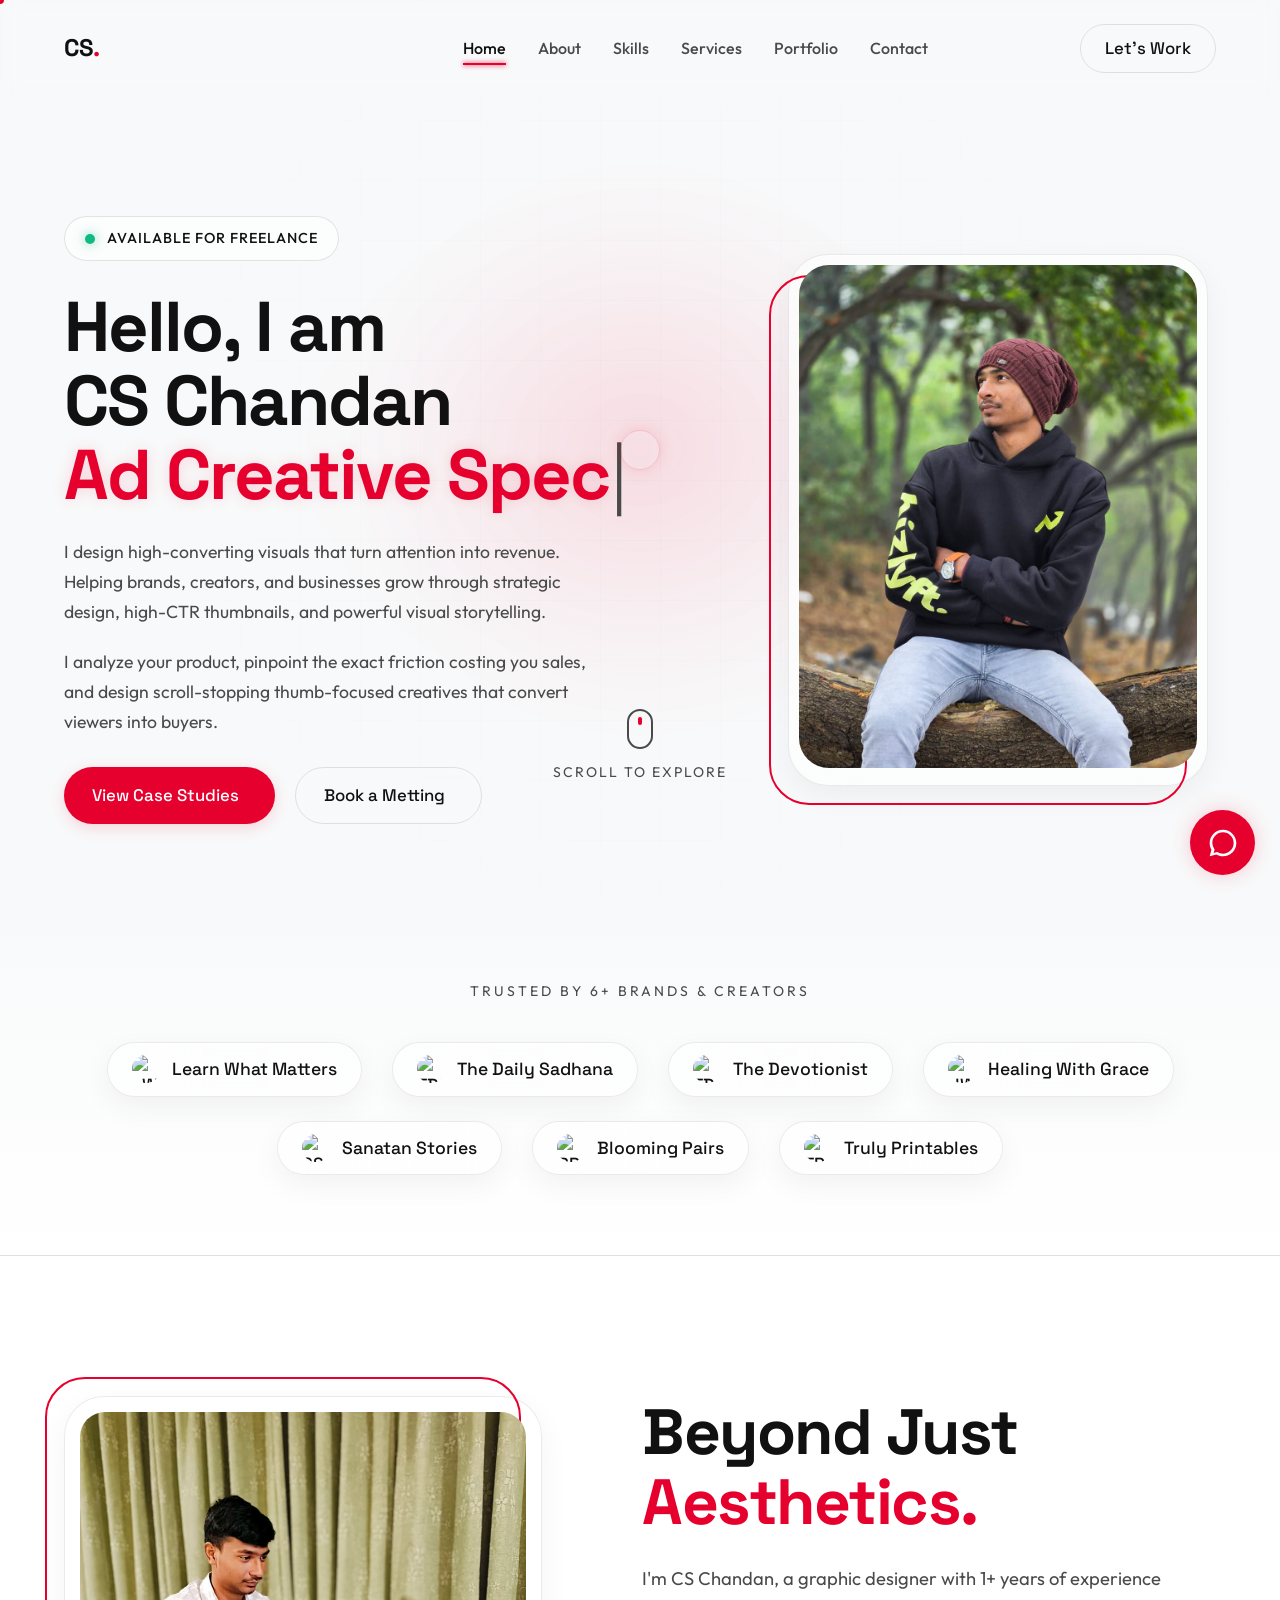
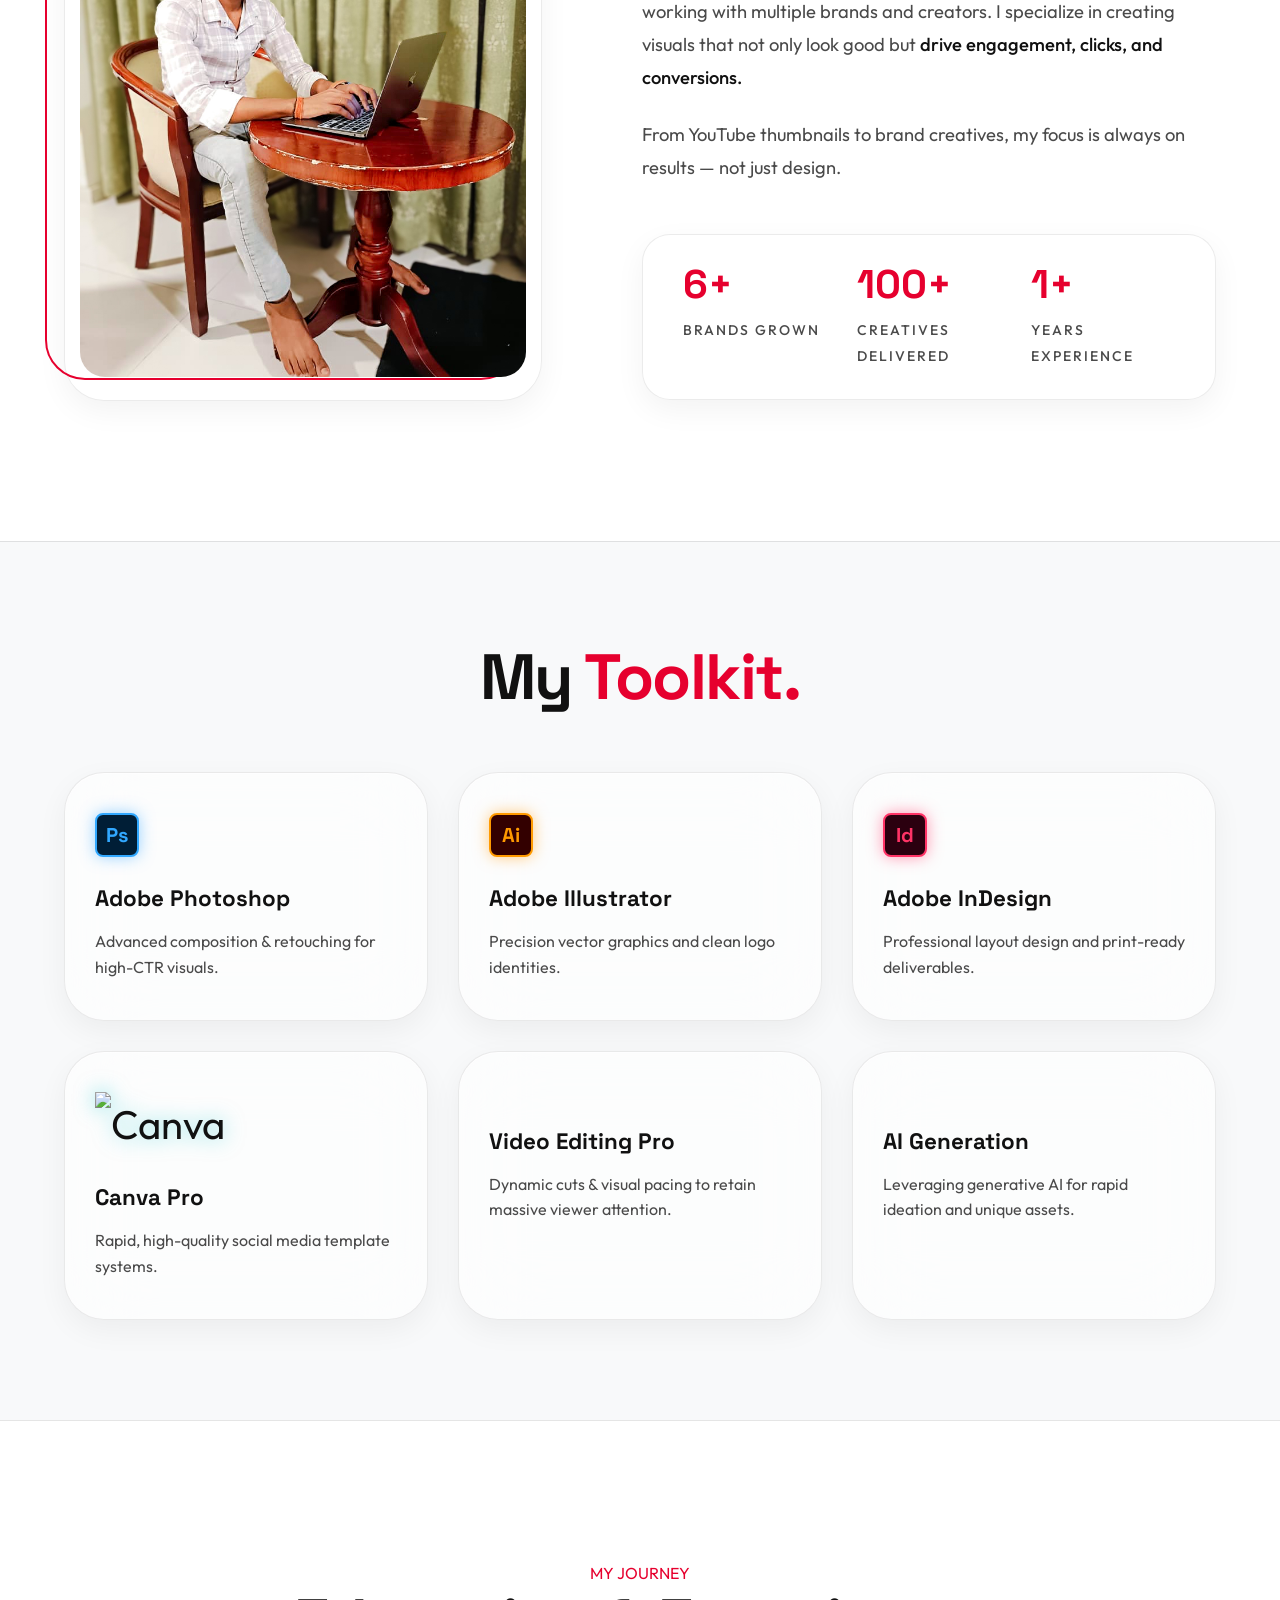
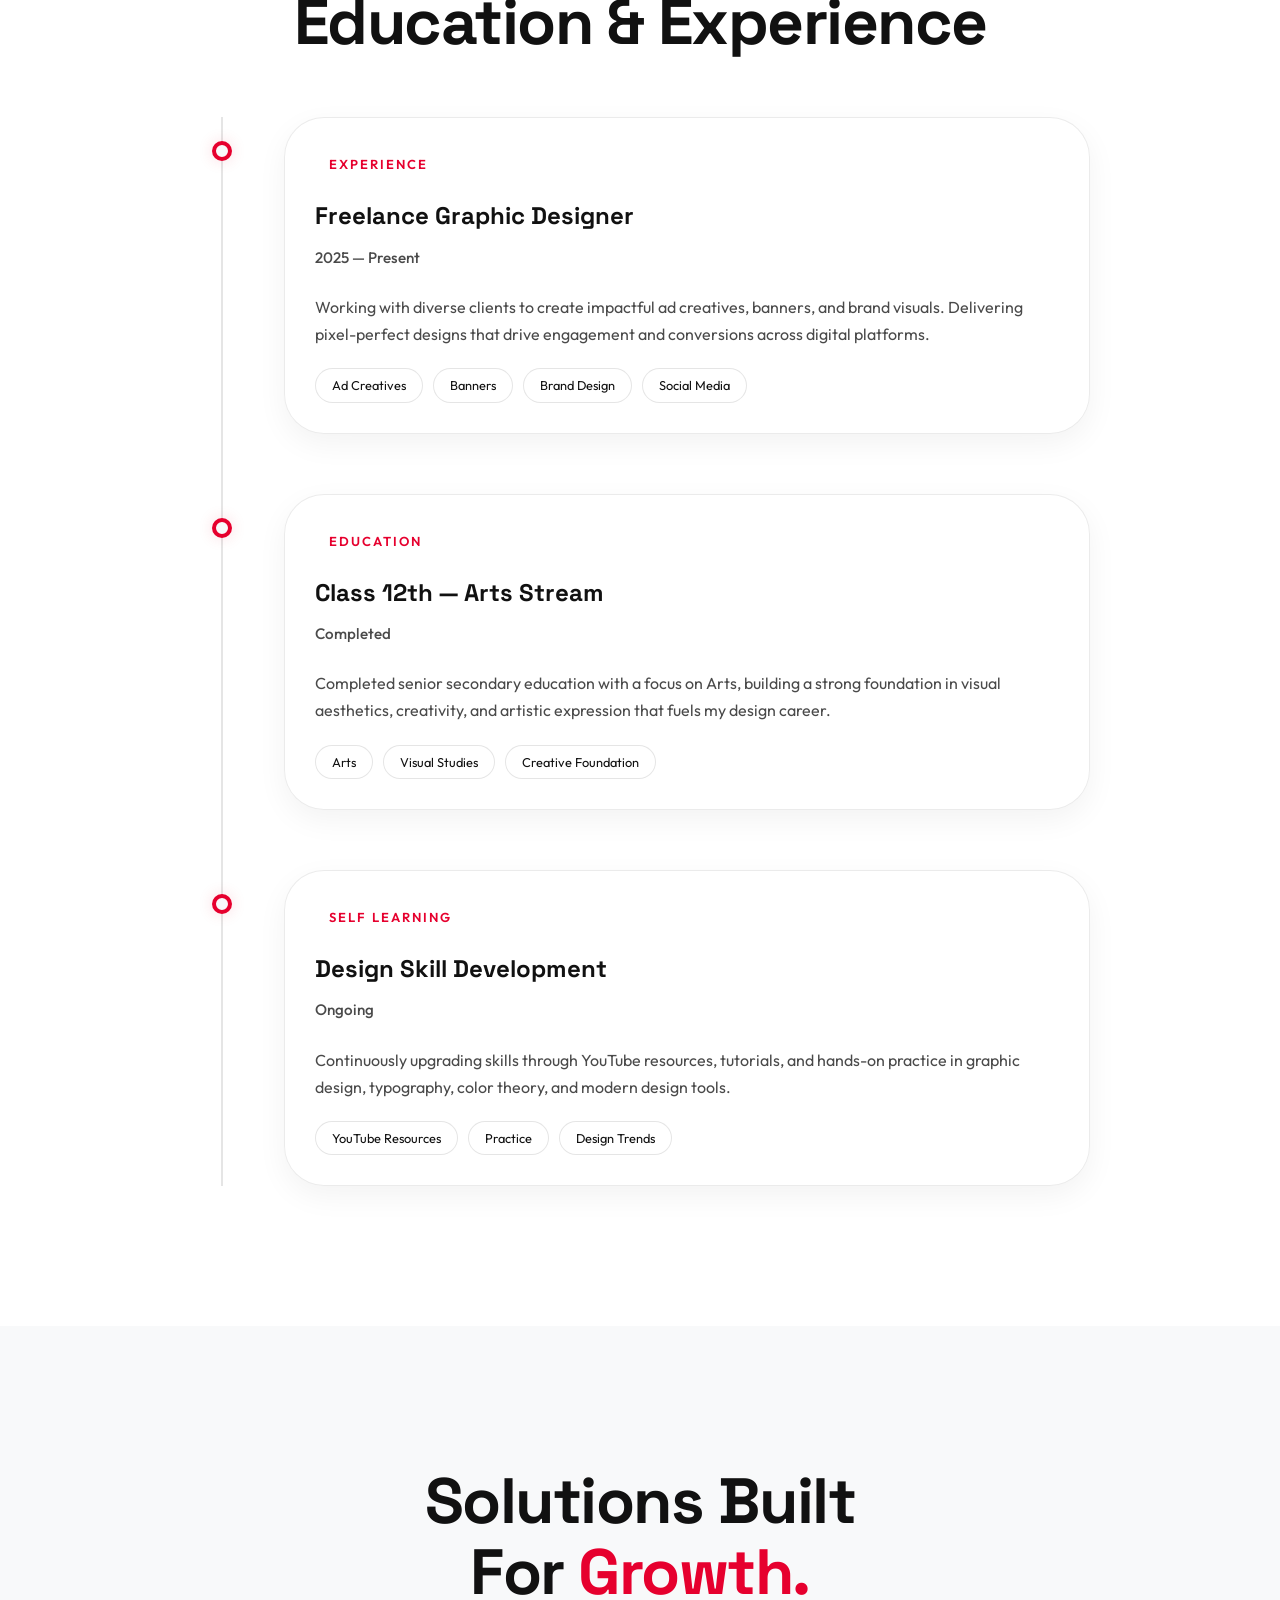
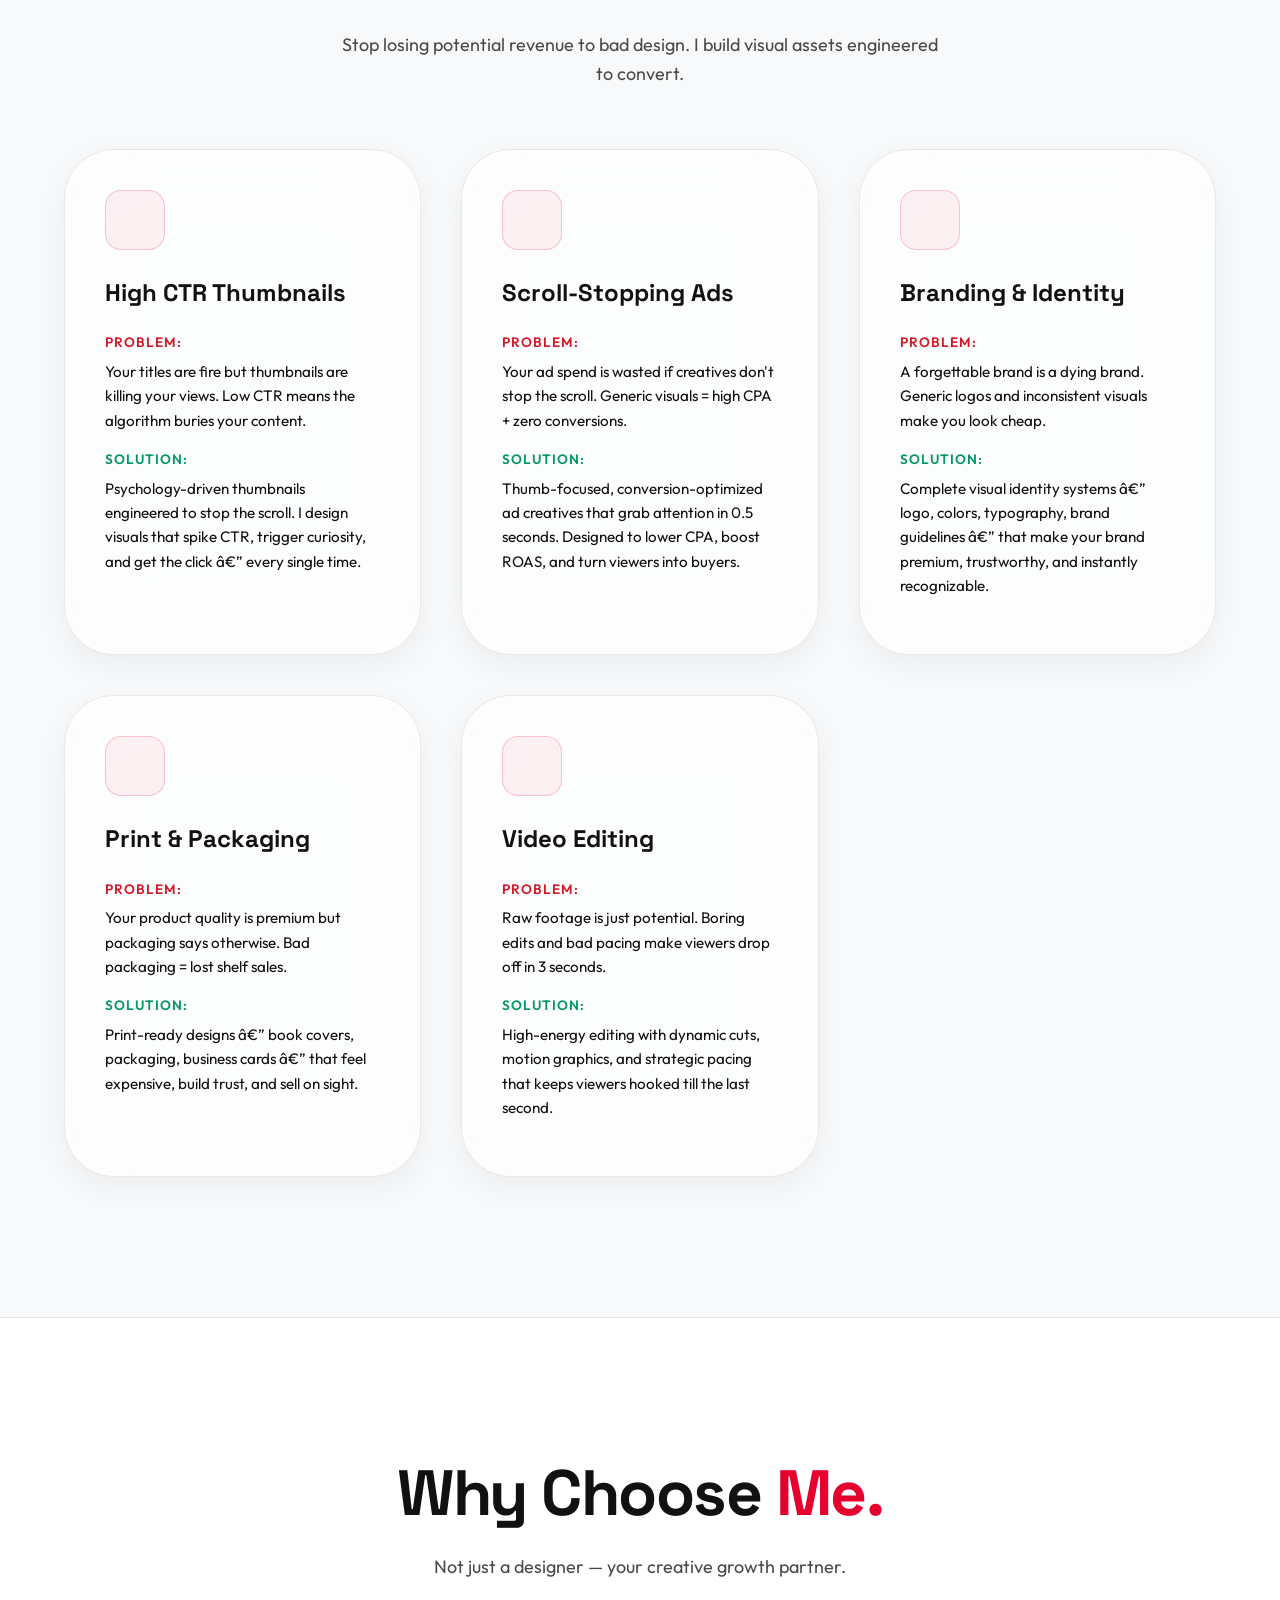
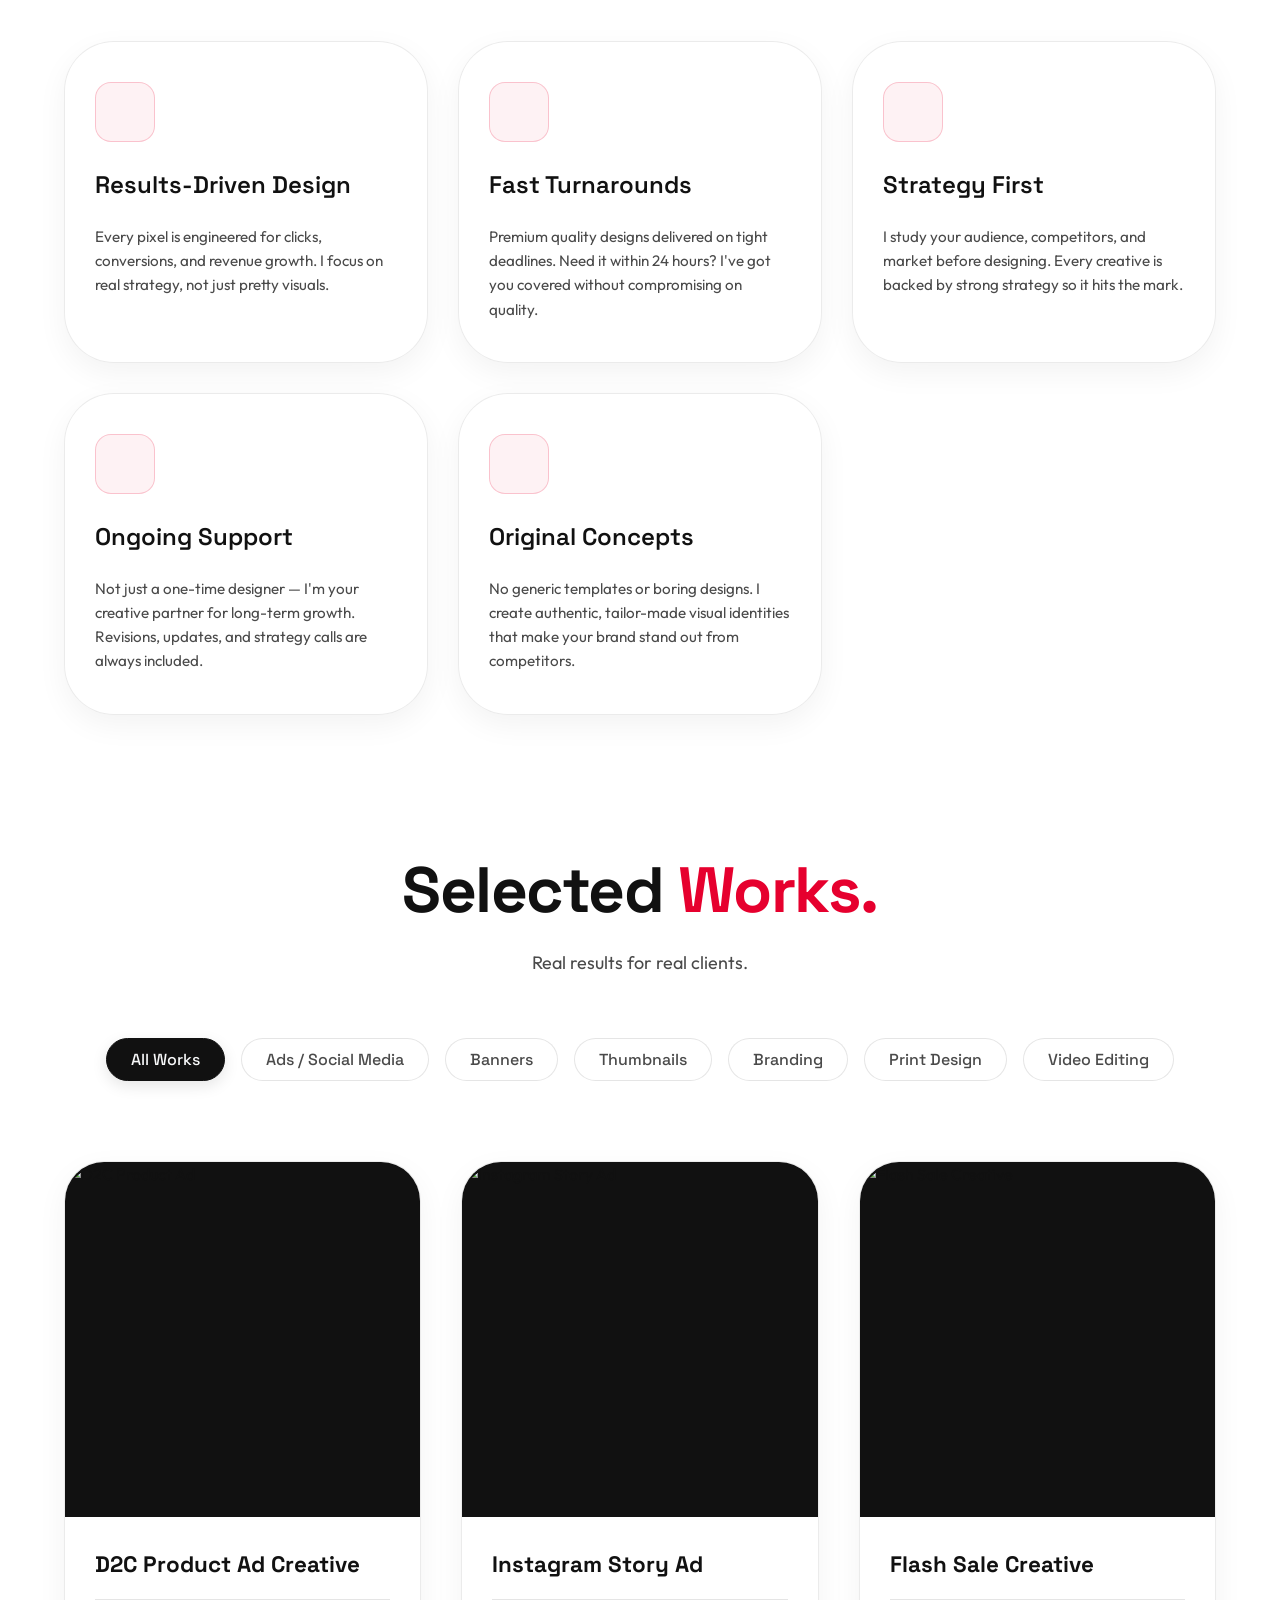
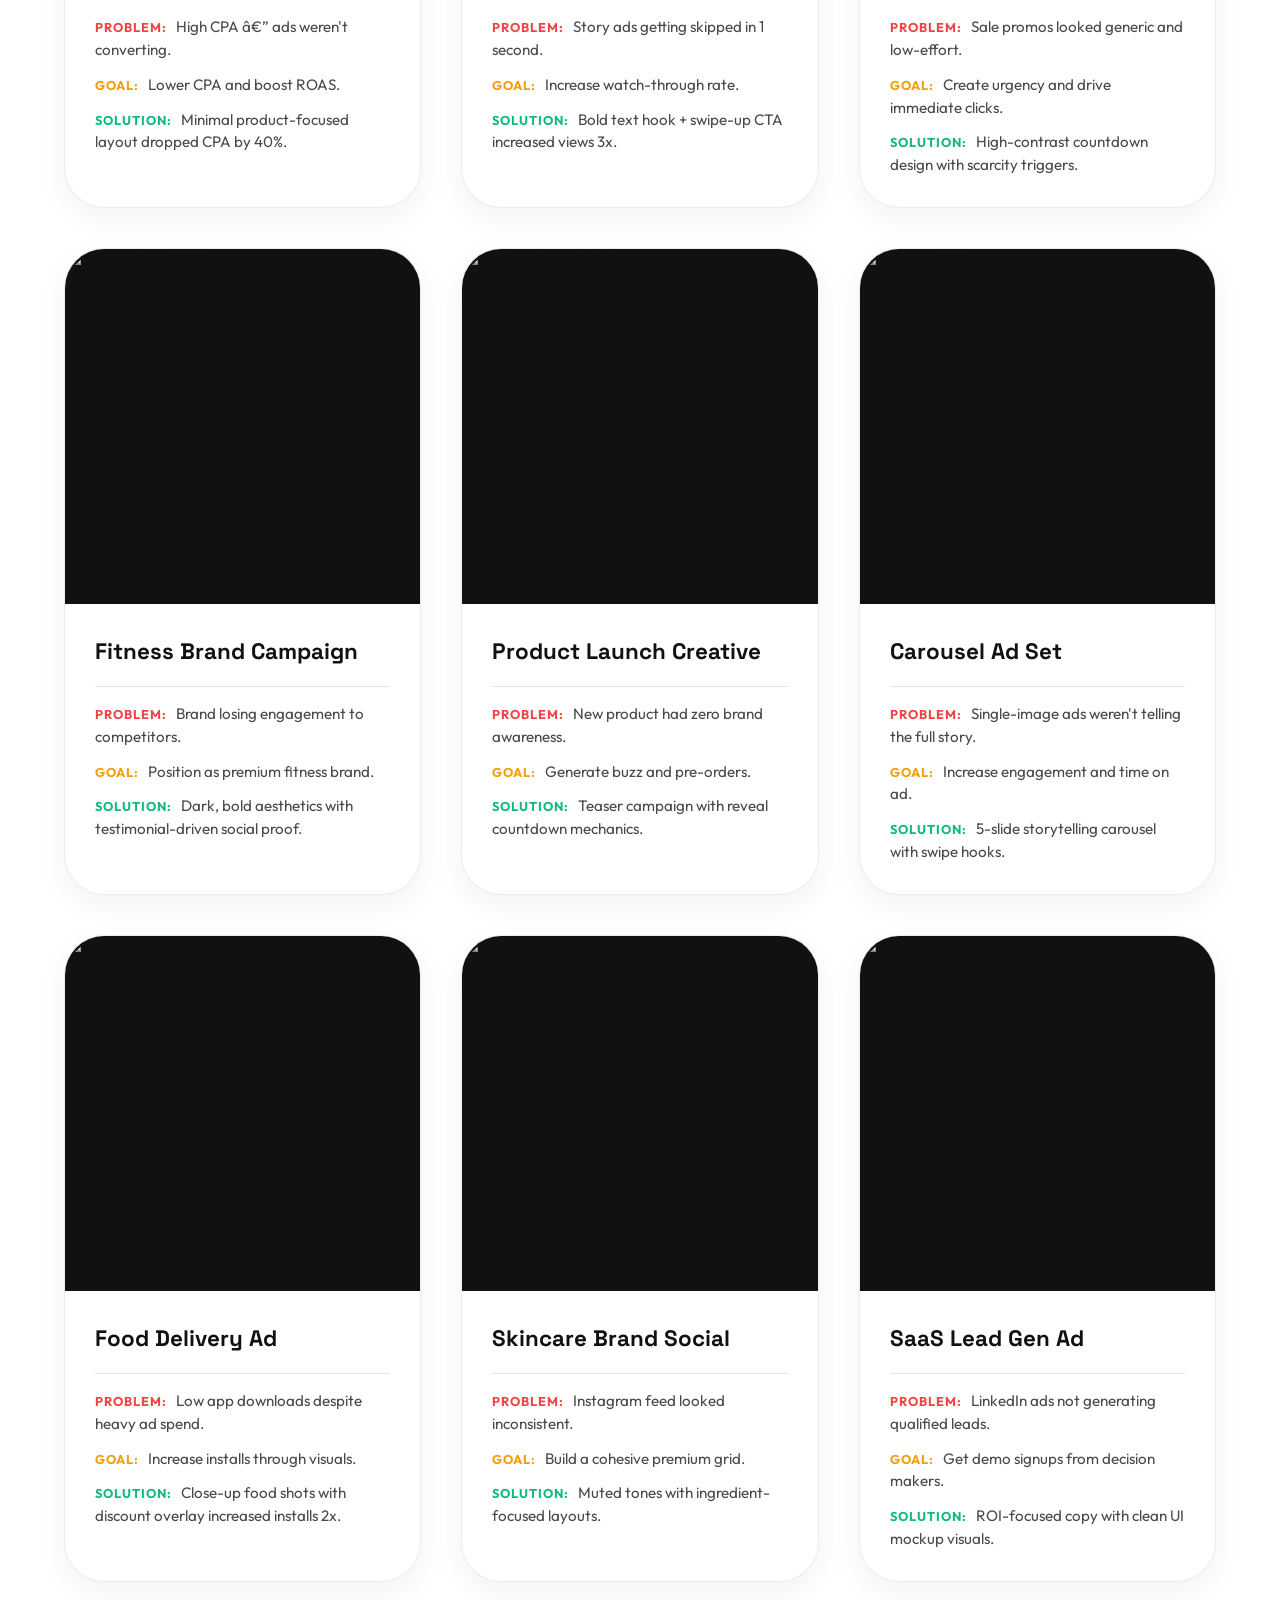
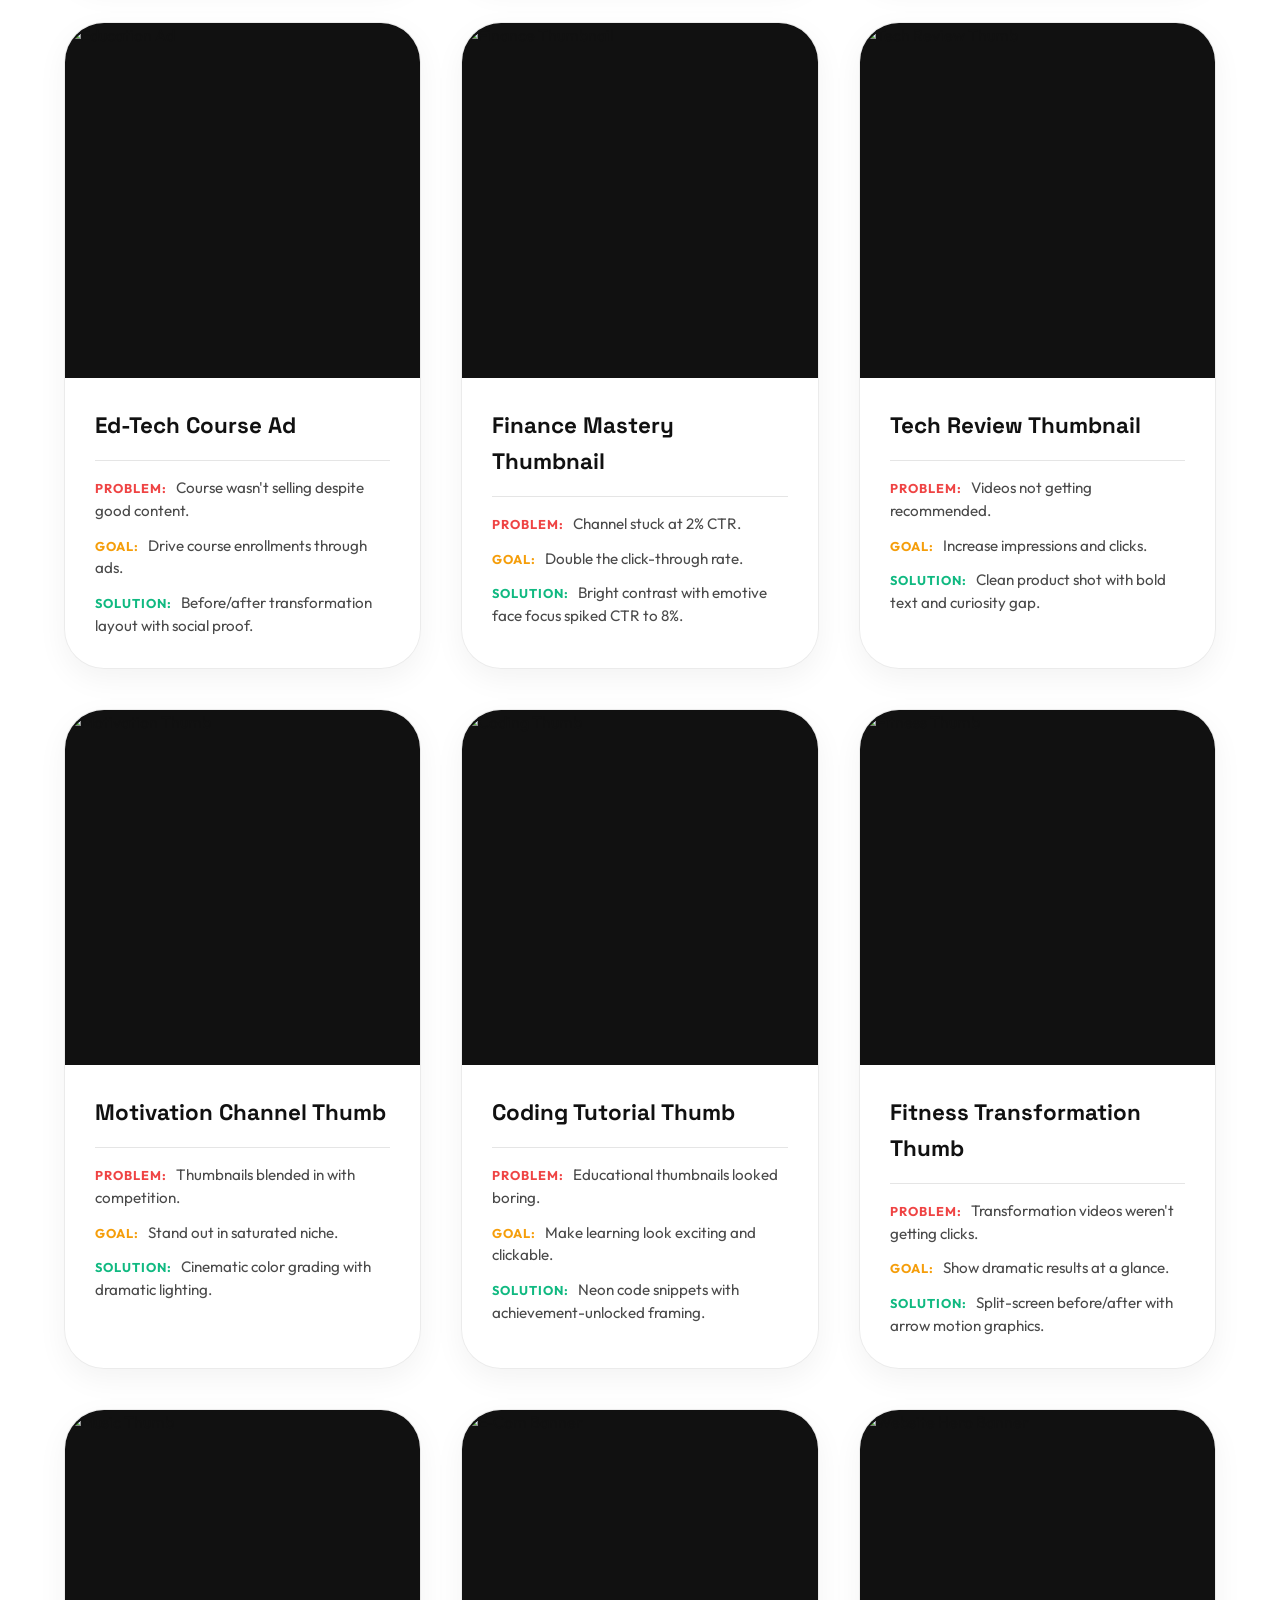
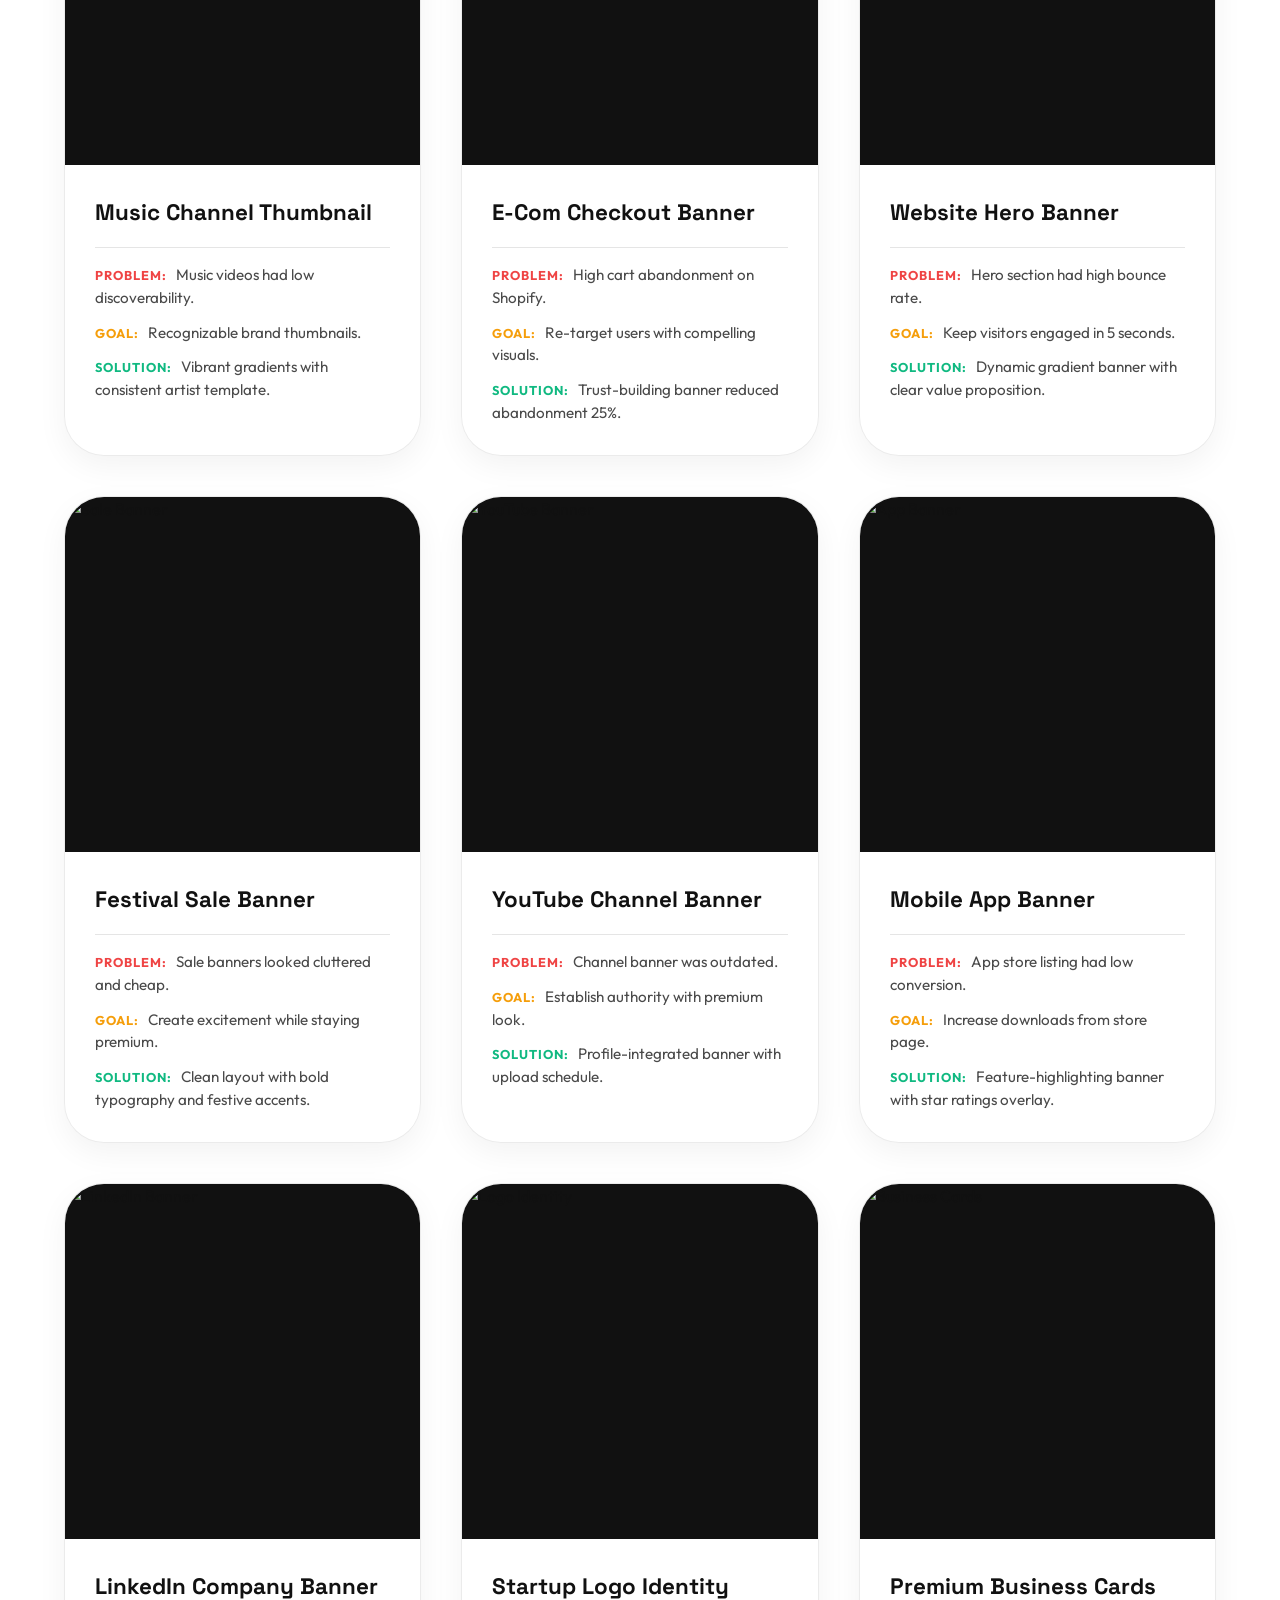
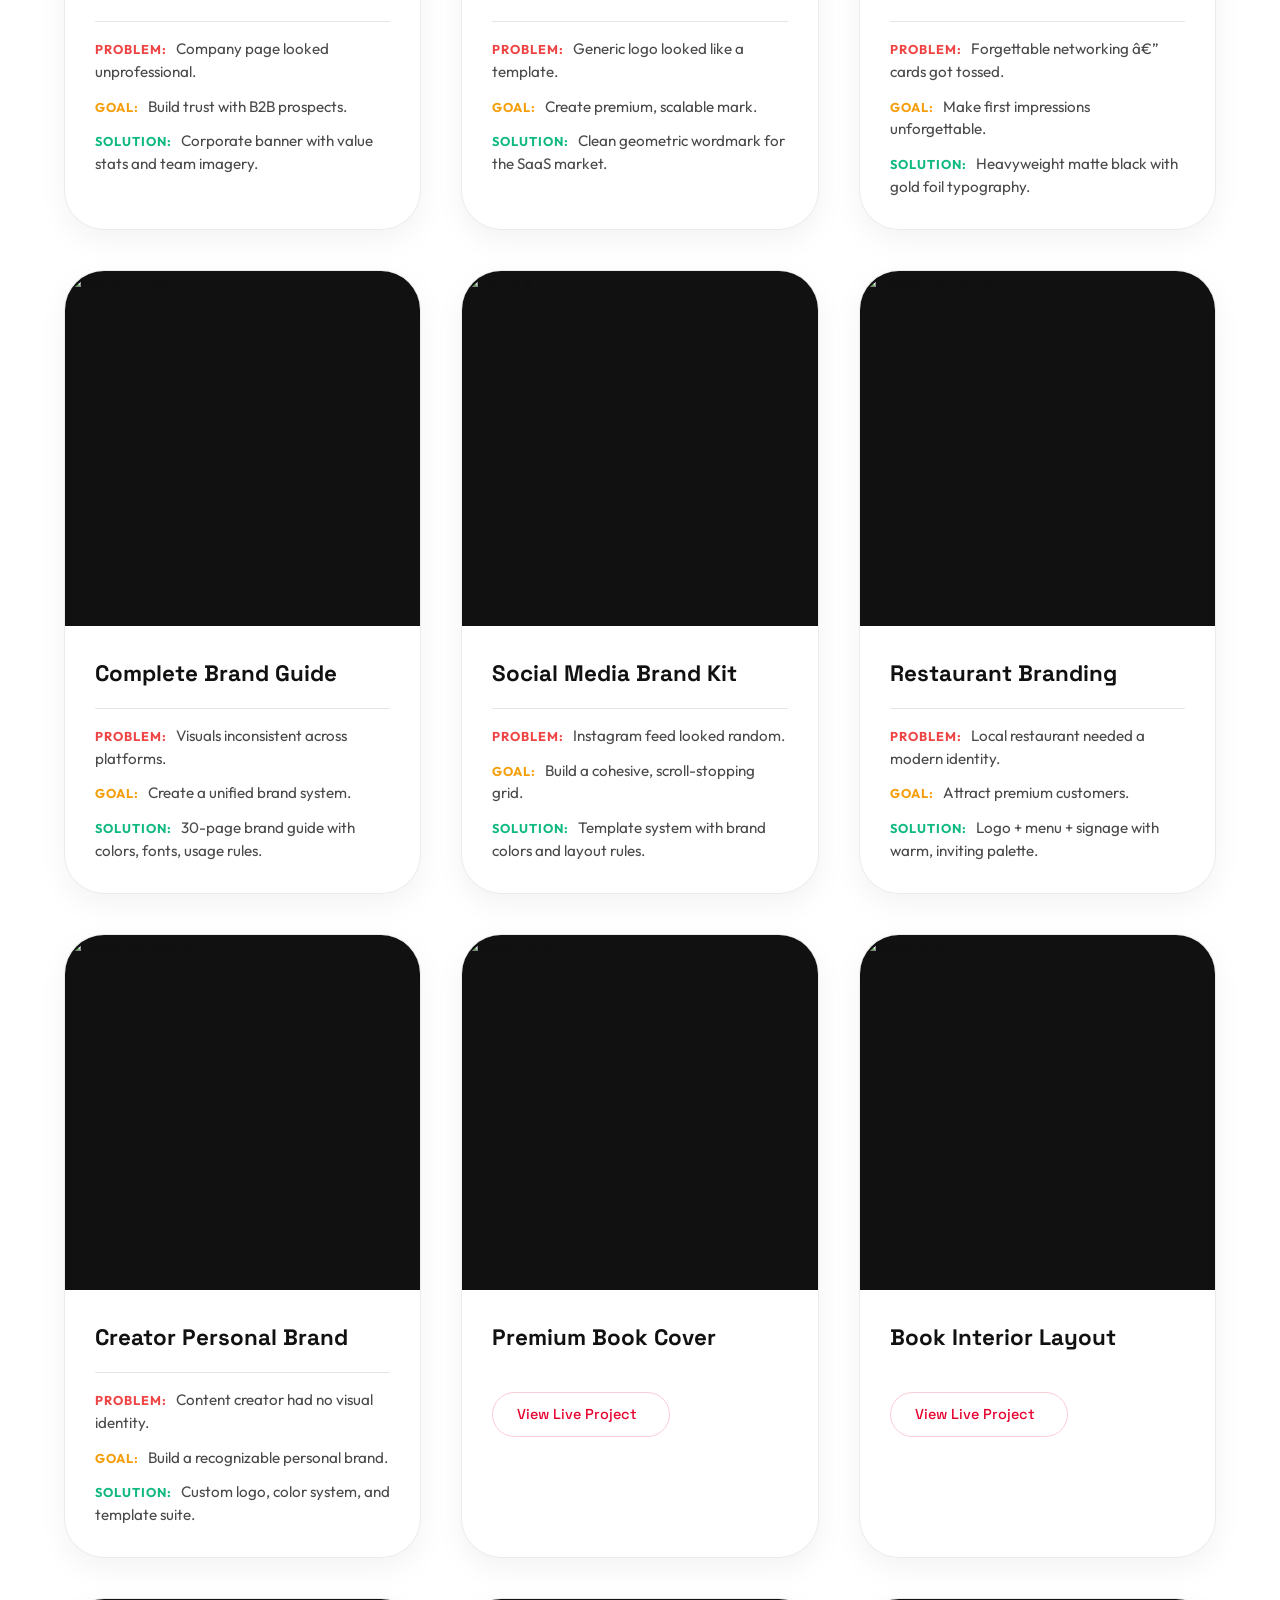
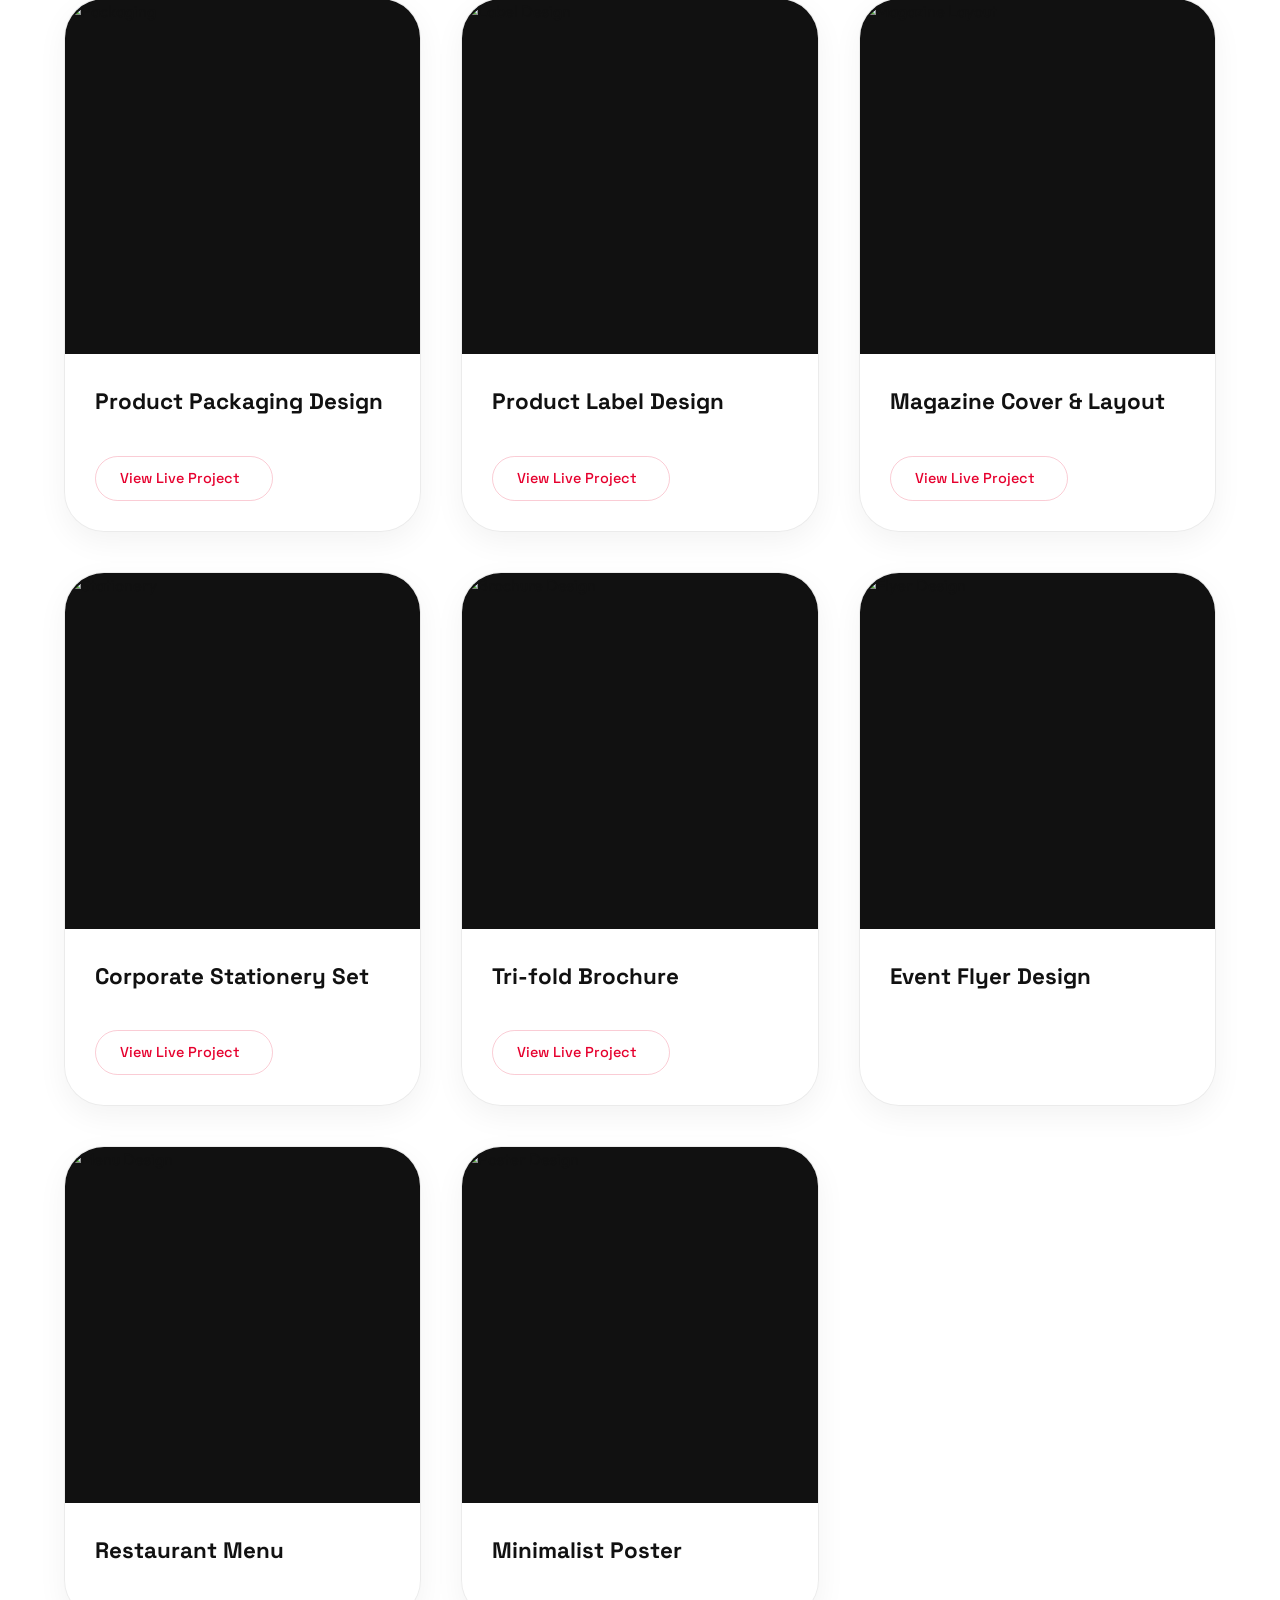
==== commit b7887c6f: "new updated without design showcase" ====
--- a/index.html
+++ b/index.html
@@ -1,778 +1,851 @@
-<!DOCTYPE html>
-<html lang="en">
-
-<head>
-    <meta charset="UTF-8">
-    <meta name="viewport" content="width=device-width, initial-scale=1.0">
-    <title>CS Chandan | Portfolio</title>
-    <meta name="description"
-        content="I design high-converting visuals that turn attention into revenue. Helping brands, creators, and businesses grow through strategic design, high-CTR thumbnails, and powerful visual storytelling.">
-
-    <!-- Favicon Code -->
-    <link rel="icon" type="image/webp" href="/fav-icon.webp">
-
-    <!-- Fonts -->
-    <link rel="preconnect" href="https://fonts.googleapis.com">
-    <link rel="preconnect" href="https://fonts.gstatic.com" crossorigin>
-    <link
-        href="https://fonts.googleapis.com/css2?family=Outfit:wght@300;400;500;600&family=Space+Grotesk:wght@400;500;600;700&display=swap"
-        rel="stylesheet">
-
-    <!-- Icons -->
-    <link rel="stylesheet" type="text/css" href="https://unpkg.com/@phosphor-icons/web@2.1.1/src/regular/style.css" />
-    <link rel="stylesheet" type="text/css" href="https://unpkg.com/@phosphor-icons/web@2.1.1/src/fill/style.css" />
-    <link rel="stylesheet" type="text/css" href="https://unpkg.com/@phosphor-icons/web@2.1.1/src/bold/style.css" />
-    <link rel="stylesheet" href="https://cdnjs.cloudflare.com/ajax/libs/font-awesome/6.4.0/css/all.min.css">
-
-    <!-- Styles -->
-    <link rel="stylesheet" href="style.css">
-
-    <!-- chatbot style -->
-    <link rel="stylesheet" href="chatbot.css">
-
-</head>
-
-<body>
-
-    <!-- Custom Cursor & Ambient Glow -->
-    <div class="cursor-dot"></div>
-    <div class="cursor-outline"></div>
-    <div class="cursor-glow" id="cursorGlow"></div>
-
-    <!-- Navigation -->
-    <nav class="navbar" id="navbar">
-        <div class="nav-container">
-            <a href="#" class="logo">CS<span class="text-accent">.</span></a>
-
-            <!-- Theme Toggle Button -->
-            <button class="theme-toggle-btn" id="themeToggle" aria-label="Toggle Dark/Light Mode" title="Toggle Mode">
-                <i class="ph ph-sun" id="themeIcon"></i>
-            </button>
-
-            <div class="nav-links">
-                <a href="#home">Home</a>
-                <a href="#about">About</a>
-                <a href="#skill">Skills</a>
-                <a href="#services">Services</a>
-                <a href="#portfolio">Portfolio</a>
-                <a href="#contact">Contact</a>
-                <a href="letswork.html" class="mobile-only-btn">Let's Work</a>
-            </div>
-            <a href="letswork.html" class="btn btn-nav">Let's Work</a>
-            <button class="mobile-menu-btn" aria-label="Toggle Menu">
-                <i class="ph ph-list"></i>
-            </button>
-        </div>
-    </nav>
-
-    <!-- Hero Section -->
-    <section class="hero" id="home">
-        <div class="hero-grid-overlay"></div>
-        <div class="hero-glow"></div>
-        <div class="container hero-content">
-            <div class="hero-left">
-                <div class="hero-badge reveal" id="heroBadge">
-                    <span class="pulse-dot-green"></span>
-                    Available for Freelance
-                </div>
-                <h1 class="hero-title reveal delay-1">
-                    <p class="greeting fade-in">Hello, I am</p>
-                    <span class="title-line tl1"><span class="text-accent gradient-text">CS Chandan</span></span>
-                    <span class="title-line tl3"><span class="typed-text" id="typedText"></span><span
-                            class="typed-cursor">|</span></span>
-                </h1>
-                <p class="hero-subtitle reveal delay-2">
-                    I design high-converting visuals that turn attention into revenue. Helping brands, creators, and
-                    businesses grow through strategic design, high-CTR thumbnails, and powerful visual storytelling.
-                </p>
-                <p class="hero-subtitle reveal delay-2">I analyze your product, pinpoint the exact friction costing you
-                    sales, and design scroll-stopping thumb-focused creatives that convert viewers into buyers.</p>
-                <div class="hero-cta reveal delay-3">
-                    <a href="#portfolio" class="btn btn-primary">View Case Studies <i
-                            class="ph-fill ph-arrow-right"></i></a>
-                    <a href="https://calendly.com/csdesignz07/30min" target="_blank" class="btn btn-secondary">Book a
-                        Metting <i class="ph-fill ph-calendar"></i></a>
-                </div>
-            </div>
-
-            <div class="hero-right reveal delay-2">
-                <div class="hero-image-wrapper glass-panel">
-                    <div class="hero-image-bg"></div>
-                    <img src="/hero-image.webp" alt="CS Chandan" class="hero-img">
-                </div>
-            </div>
-
-            <div class="hero-scroll-indicator">
-                <div class="mouse">
-                    <div class="wheel"></div>
-                </div>
-                <span>Scroll to explore</span>
-            </div>
-        </div>
-    </section>
-
-    <!-- Trust / Brands Section -->
-    <section class="brands" id="brands">
-        <div class="container">
-            <p class="brands-title reveal">Trusted by 6+ Brands & Creators</p>
-            <div class="brands-track reveal delay-1">
-                <a href="https://learnwhatmatters.in/" target="_blank" rel="noopener"
-                    class="brand-badge glass-badge"><img
-                        src="https://www.google.com/s2/favicons?domain=learnwhatmatters.in&sz=64" alt="LWM"> Learn What
-                    Matters</a>
-                <a href="https://thedailysadhana.com/" target="_blank" rel="noopener"
-                    class="brand-badge glass-badge"><img
-                        src="https://www.google.com/s2/favicons?domain=thedailysadhana.com&sz=64" alt="TDS"> The Daily
-                    Sadhana</a>
-                <a href="https://thedevotionist.com/" target="_blank" rel="noopener"
-                    class="brand-badge glass-badge"><img
-                        src="https://www.google.com/s2/favicons?domain=thedevotionist.com&sz=64" alt="TD"> The
-                    Devotionist</a>
-                <a href="https://healingwithgrace.co/" target="_blank" rel="noopener"
-                    class="brand-badge glass-badge"><img
-                        src="https://www.google.com/s2/favicons?domain=healingwithgrace.co&sz=64" alt="HWG"> Healing
-                    With Grace</a>
-                <a href="https://sanatanstories.in/" target="_blank" rel="noopener" class="brand-badge glass-badge"><img
-                        src="https://www.google.com/s2/favicons?domain=sanatanstories.in&sz=64" alt="SS"> Sanatan
-                    Stories</a>
-                <a href="https://bloomingpairs.com/" target="_blank" rel="noopener" class="brand-badge glass-badge"><img
-                        src="https://www.google.com/s2/favicons?domain=bloomingpairs.com&sz=64" alt="BP"> Blooming
-                    Pairs</a>
-                <a href="https://trulyprintables.com/" target="_blank" rel="noopener"
-                    class="brand-badge glass-badge"><img
-                        src="https://www.google.com/s2/favicons?domain=trulyprintables.com&sz=64" alt="TP"> Truly
-                    Printables</a>
-            </div>
-        </div>
-    </section>
-
-    <!-- About Section -->
-    <section class="about" id="about">
-        <div class="container">
-            <div class="about-grid">
-                <div class="about-image reveal glass-panel">
-                    <div class="about-img-bg"></div>
-                    <!-- Added a realistic placeholder for the user's portrait -->
-                    <img src="/about-image.webp" alt="CS Chandan Portrait" class="about-img">
-                </div>
-
-                <div class="about-text reveal delay-1">
-                    <h2 class="section-title">Beyond Just <br><span class="text-accent">Aesthetics.</span></h2>
-                    <p class="about-desc">
-                        I'm CS Chandan, a graphic designer with 1+ years of experience working with multiple brands and
-                        creators. I specialize in creating visuals that not only look good but <strong>drive engagement,
-                            clicks, and conversions.</strong>
-                    </p>
-                    <p class="about-desc">
-                        From YouTube thumbnails to brand creatives, my focus is always on results &mdash; not just
-                        design.
-                    </p>
-                    <div class="stats delay-2 glass-stats">
-                        <div class="stat-item">
-                            <span class="stat-number">6+</span>
-                            <span class="stat-label">Brands Grown</span>
-                        </div>
-                        <div class="stat-item">
-                            <span class="stat-number">100+</span>
-                            <span class="stat-label">Creatives Delivered</span>
-                        </div>
-                        <div class="stat-item">
-                            <span class="stat-number">1+</span>
-                            <span class="stat-label">Years Experience</span>
-                        </div>
-                    </div>
-                </div>
-            </div>
-        </div>
-    </section>
-
-    <!-- Skills Section -->
-    <section class="skills" id="skill">
-        <div class="container reveal">
-            <h3 class="skills-title text-center section-title">My <span class="text-accent">Toolkit.</span></h3>
-            <div class="skills-grid">
-                <div class="skill-card glass-card">
-                    <div class="icon-brand">
-                        <div
-                            style="width: 44px; height: 44px; background-color: #001e36; border: 2px solid #31a8ff; border-radius: 8px; display: flex; align-items: center; justify-content: center; font-family: var(--font-heading), sans-serif; font-weight: 700; font-size: 20px; color: #31a8ff; margin: 0 auto; box-shadow: 0 0 15px rgba(49, 168, 255, 0.5);">
-                            Ps</div>
-                    </div>
-                    <h4>Adobe Photoshop</h4>
-                    <p>Advanced composition & retouching for high-CTR visuals.</p>
-                </div>
-                <div class="skill-card glass-card">
-                    <div class="icon-brand">
-                        <div
-                            style="width: 44px; height: 44px; background-color: #330000; border: 2px solid #ff9a00; border-radius: 8px; display: flex; align-items: center; justify-content: center; font-family: var(--font-heading), sans-serif; font-weight: 700; font-size: 20px; color: #ff9a00; margin: 0 auto; box-shadow: 0 0 15px rgba(255, 154, 0, 0.5);">
-                            Ai</div>
-                    </div>
-                    <h4>Adobe Illustrator</h4>
-                    <p>Precision vector graphics and clean logo identities.</p>
-                </div>
-                <div class="skill-card glass-card">
-                    <div class="icon-brand">
-                        <div
-                            style="width: 44px; height: 44px; background-color: #2b000f; border: 2px solid #ff3366; border-radius: 8px; display: flex; align-items: center; justify-content: center; font-family: var(--font-heading), sans-serif; font-weight: 700; font-size: 20px; color: #ff3366; margin: 0 auto; box-shadow: 0 0 15px rgba(255, 51, 102, 0.5);">
-                            Id</div>
-                    </div>
-                    <h4>Adobe InDesign</h4>
-                    <p>Professional layout design and print-ready deliverables.</p>
-                </div>
-                <div class="skill-card glass-card">
-                    <div class="icon-brand"><img
-                            src="https://cdn.jsdelivr.net/gh/devicons/devicon@latest/icons/canva/canva-original.svg"
-                            style="width: 44px; filter: drop-shadow(0 0 10px rgba(0, 196, 204, 0.5));" alt="Canva">
-                    </div>
-                    <h4>Canva Pro</h4>
-                    <p>Rapid, high-quality social media template systems.</p>
-                </div>
-                <div class="skill-card glass-card">
-                    <div class="icon-brand"><i class="ph-fill ph-video-camera"
-                            style="color:#9999ff; text-shadow: 0 0 20px rgba(153,153,255,0.6);"></i></div>
-                    <h4>Video Editing Pro</h4>
-                    <p>Dynamic cuts & visual pacing to retain massive viewer attention.</p>
-                </div>
-                <div class="skill-card glass-card">
-                    <div class="icon-brand"><i class="ph-fill ph-robot"
-                            style="color:#00ffcc; text-shadow: 0 0 20px rgba(0,255,204,0.6);"></i></div>
-                    <h4>AI Generation</h4>
-                    <p>Leveraging generative AI for rapid ideation and unique assets.</p>
-                </div>
-            </div>
-        </div>
-    </section>
-
-    <!-- Experience Timeline Section -->
-    <section class="section experience" id="experience">
-        <div class="container">
-            <div class="section-header text-center reveal">
-                <span class="section-tag text-accent">MY JOURNEY</span>
-                <h2 class="section-title">Education & <span class="gradient-text text-accent">Experience</span></h2>
-            </div>
-            <div class="timeline">
-                <div class="timeline-item reveal delay-1">
-                    <div class="timeline-marker">
-                        <div class="timeline-dot"></div>
-                    </div>
-                    <div class="timeline-content glass-card">
-                        <div class="timeline-badge text-accent">Experience</div>
-                        <h3>Freelance Graphic Designer</h3>
-                        <span class="timeline-date">2025 &mdash; Present</span>
-                        <p>Working with diverse clients to create impactful ad creatives, banners,
-                            and brand visuals. Delivering pixel-perfect designs that drive engagement
-                            and conversions across digital platforms.</p>
-                        <div class="timeline-tags">
-                            <span>Ad Creatives</span>
-                            <span>Banners</span>
-                            <span>Brand Design</span>
-                            <span>Social Media</span>
-                        </div>
-                    </div>
-                </div>
-
-                <div class="timeline-item reveal delay-2">
-                    <div class="timeline-marker">
-                        <div class="timeline-dot"></div>
-                    </div>
-                    <div class="timeline-content glass-card">
-                        <div class="timeline-badge text-accent">Education</div>
-                        <h3>Class 12th &mdash; Arts Stream</h3>
-                        <span class="timeline-date">Completed</span>
-                        <p>Completed senior secondary education with a focus on Arts,
-                            building a strong foundation in visual aesthetics, creativity,
-                            and artistic expression that fuels my design career.</p>
-                        <div class="timeline-tags">
-                            <span>Arts</span>
-                            <span>Visual Studies</span>
-                            <span>Creative Foundation</span>
-                        </div>
-                    </div>
-                </div>
-
-                <div class="timeline-item reveal delay-3">
-                    <div class="timeline-marker">
-                        <div class="timeline-dot"></div>
-                    </div>
-                    <div class="timeline-content glass-card">
-                        <div class="timeline-badge text-accent">Self Learning</div>
-                        <h3>Design Skill Development</h3>
-                        <span class="timeline-date">Ongoing</span>
-                        <p>Continuously upgrading skills through YouTube resources, tutorials,
-                            and hands-on practice in graphic design, typography, color theory,
-                            and modern design tools.</p>
-                        <div class="timeline-tags">
-                            <span>YouTube Resources</span>
-                            <span>Practice</span>
-                            <span>Design Trends</span>
-                        </div>
-                    </div>
-                </div>
-            </div>
-        </div>
-    </section>
-
-    <!-- Services Section -->
-    <section class="services" id="services">
-        <div class="container">
-            <div class="section-header text-center reveal">
-                <h2 class="section-title">Solutions Built <br>For <span class="text-accent">Growth.</span></h2>
-                <p class="section-subtitle">Stop losing potential revenue to bad design. I build visual assets
-                    engineered to convert.</p>
-            </div>
-
-            <div class="services-grid">
-                <div class="service-card glass-card reveal">
-                    <div class="service-icon-wrapper">
-                        <i class="ph-fill ph-youtube-logo text-accent"></i>
-                    </div>
-                    <h3>Thumbnail Design</h3>
-                    <div class="problem-solution">
-                        <p class="problem"><span>Problem:</span> Low click-through rates killing your channel.</p>
-                        <p class="solution"><span>Solution:</span> I create scroll-stopping thumbnails based on
-                            psychology that increase CTR and drive massive views.</p>
-                    </div>
-                </div>
-
-                <div class="service-card glass-card reveal delay-1">
-                    <div class="service-icon-wrapper">
-                        <i class="ph-fill ph-device-mobile text-accent"></i>
-                    </div>
-                    <h3>Social Media Design</h3>
-                    <div class="problem-solution">
-                        <p class="problem"><span>Problem:</span> Followers aren't engaging or converting to buyers.</p>
-                        <p class="solution"><span>Solution:</span> Strategic, thumb-stopping creatives designed to boost
-                            engagement, build trust, and establish brand authority.</p>
-                    </div>
-                </div>
-
-                <div class="service-card glass-card reveal delay-2">
-                    <div class="service-icon-wrapper">
-                        <i class="ph-fill ph-polygon text-accent"></i>
-                    </div>
-                    <h3>Logo Design</h3>
-                    <div class="problem-solution">
-                        <p class="problem"><span>Problem:</span> A generic logo makes your business look cheap and
-                            forgettable.</p>
-                        <p class="solution"><span>Solution:</span> Clean, modern, scalable identities that make your
-                            premium brand instantly recognizable.</p>
-                    </div>
-                </div>
-
-                <div class="service-card glass-card reveal delay-3">
-                    <div class="service-icon-wrapper">
-                        <i class="ph-fill ph-monitor-play text-accent"></i>
-                    </div>
-                    <h3>YouTube Branding</h3>
-                    <div class="problem-solution">
-                        <p class="problem"><span>Problem:</span> Inconsistent channel visuals damage viewer trust.</p>
-                        <p class="solution"><span>Solution:</span> Complete, cohesive visual systems (banners, avatars,
-                            overlays) to grow your channel faster and look professional.</p>
-                    </div>
-                </div>
-
-                <div class="service-card glass-card reveal delay-2">
-                    <div class="service-icon-wrapper">
-                        <i class="ph-fill ph-video-camera text-accent"></i>
-                    </div>
-                    <h3>Video Editing</h3>
-                    <div class="problem-solution">
-                        <p class="problem"><span>Problem:</span> Boring cuts making viewers drop off early.</p>
-                        <p class="solution"><span>Solution:</span> Engaging pacing, dynamic motion graphics, and clean
-                            cuts to massively boost viewer retention.</p>
-                    </div>
-                </div>
-            </div>
-        </div>
-    </section>
-
-    <!-- Portfolio Section -->
-    <section class="portfolio" id="portfolio">
-        <div class="container">
-            <div class="section-header text-center reveal">
-                <h2 class="section-title">Selected <span class="text-accent">Works.</span></h2>
-                <p class="section-subtitle">Real results for real clients.</p>
-            </div>
-
-            <div class="portfolio-filters reveal delay-1">
-                <button class="filter-btn active" data-filter="all">All Works</button>
-                <button class="filter-btn" data-filter="creativeads">Creative Ads</button>
-                <button class="filter-btn" data-filter="banner">Banners</button>
-                <button class="filter-btn" data-filter="thumbnails">Thumbnails</button>
-                <button class="filter-btn" data-filter="logo">Logos</button>
-                <button class="filter-btn" data-filter="businesscard">Business Cards</button>
-                <button class="filter-btn" data-filter="cover">Cover Pages</button>
-                <button class="filter-btn" data-filter="listing">Listing Images</button>
-                <button class="filter-btn" data-filter="book">Book Design</button>
-                <button class="filter-btn" data-filter="reels">Short Reels</button>
-                <button class="filter-btn" data-filter="longvideo">Long Videos</button>
-            </div>
-
-            <div class="portfolio-grid reveal delay-2">
-                <!-- Short Reel Placeholder -->
-                <div class="portfolio-item mix reels glass-card" data-cat="reels">
-                    <div class="portfolio-img-container">
-                        <iframe src="https://www.youtube.com/embed/55H3yjIV6ts?si=VqoYSBBgCSt8XHCJ"
-                            title="YouTube video player" frameborder="0"
-                            allow="accelerometer; autoplay; clipboard-write; encrypted-media; gyroscope; picture-in-picture; web-share"
-                            allowfullscreen
-                            style="position: absolute; top: 0; left: 0; width: 100%; height: 100%; border: none;"></iframe>
-                    </div>
-                    <div class="portfolio-content">
-                        <h3>Viral Short Reel</h3>
-                        <div class="case-study">
-                            <div class="cs-item"><span class="cs-label lbl-prob">Problem:</span> Low retention drop-off
-                                in first 3 seconds.</div>
-                            <div class="cs-item"><span class="cs-label lbl-goal">Goal:</span> Hook viewers and increase
-                                watch time.</div>
-                            <div class="cs-item"><span class="cs-label lbl-sol">Solution:</span> Fast-paced B-roll with
-                                high-contrast animated captions.</div>
-                        </div>
-                    </div>
-                </div>
-
-                <!-- Long Video Placeholder -->
-                <div class="portfolio-item mix longvideo glass-card" data-cat="longvideo">
-                    <div class="portfolio-img-container">
-                        <iframe src="https://www.youtube.com/embed/2HH1fD8iO8I?si=qNwVFF9Sx-1DLLMy"
-                            title="YouTube video player" frameborder="0"
-                            allow="accelerometer; autoplay; clipboard-write; encrypted-media; gyroscope; picture-in-picture; web-share"
-                            allowfullscreen
-                            style="position: absolute; top: 0; left: 0; width: 100%; height: 100%; border: none;"></iframe>
-                    </div>
-                    <div class="portfolio-content">
-                        <h3>Software Product Ad</h3>
-                        <div class="case-study">
-                            <div class="cs-item"><span class="cs-label lbl-prob">Problem:</span> Boring static tech
-                                product image causing low CTR.</div>
-                            <div class="cs-item"><span class="cs-label lbl-goal">Goal:</span> Drive software downloads
-                                via paid ads.</div>
-                            <div class="cs-item"><span class="cs-label lbl-sol">Solution:</span> Created an energetic
-                                video ad highlighting UI features.</div>
-                        </div>
-                    </div>
-                </div>
-
-                <!-- Cover Page Placeholder -->
-                <div class="portfolio-item mix cover glass-card" data-cat="cover">
-                    <div class="portfolio-img-container">
-                        <img src="https://images.unsplash.com/photo-1544716278-ca5e3f4abd8c?ixlib=rb-4.0.3&auto=format&fit=crop&w=800&q=80"
-                            alt="Book/Course Cover Page" class="portfolio-img">
-                    </div>
-                    <div class="portfolio-content">
-                        <h3>Podcast Cover Art</h3>
-                        <div class="case-study">
-                            <div class="cs-item"><span class="cs-label lbl-prob">Problem:</span> Cover looked generic
-                                and blended in on Spotify.</div>
-                            <div class="cs-item"><span class="cs-label lbl-goal">Goal:</span> Stand out visually and
-                                attract new clicks.</div>
-                            <div class="cs-item"><span class="cs-label lbl-sol">Solution:</span> Bold typography with
-                                neon glassmorphism layout.</div>
-                        </div>
-                    </div>
-                </div>
-
-                <!-- Banner Placeholder -->
-                <div class="portfolio-item mix banner glass-card" data-cat="banner">
-                    <div class="portfolio-img-container">
-                        <img src="https://images.unsplash.com/photo-1557053910-d9eadeed1c58?ixlib=rb-4.0.3&auto=format&fit=crop&w=800&q=80"
-                            alt="Website Banner Design" class="portfolio-img">
-                    </div>
-                    <div class="portfolio-content">
-                        <h3>E-Com Checkout Banner</h3>
-                        <div class="case-study">
-                            <div class="cs-item"><span class="cs-label lbl-prob">Problem:</span> High cart abandonment
-                                on Shopify store.</div>
-                            <div class="cs-item"><span class="cs-label lbl-goal">Goal:</span> Re-target users with a
-                                compelling visual layout.</div>
-                            <div class="cs-item"><span class="cs-label lbl-sol">Solution:</span> Converted product
-                                features into a premium trusted banner.</div>
-                        </div>
-                    </div>
-                </div>
-
-                <div class="portfolio-item mix thumbnails glass-card" data-cat="thumbnails">
-                    <div class="portfolio-img-container">
-                        <img src="https://images.unsplash.com/photo-1616469829581-73993eb86b02?ixlib=rb-4.0.3&auto=format&fit=crop&w=800&q=80"
-                            alt="Finance Mastery Thumbnail" class="portfolio-img">
-                    </div>
-                    <div class="portfolio-content">
-                        <h3>YouTube Clickbait Thumb</h3>
-                        <div class="case-study">
-                            <div class="cs-item"><span class="cs-label lbl-prob">Problem:</span> Channel was stuck at 2%
-                                Click-Through Rate.</div>
-                            <div class="cs-item"><span class="cs-label lbl-goal">Goal:</span> Spike CTR to double
-                                digital views.</div>
-                            <div class="cs-item"><span class="cs-label lbl-sol">Solution:</span> Bright contrast edits
-                                with a highly emotive face focus.</div>
-                        </div>
-                    </div>
-                </div>
-
-                <div class="portfolio-item mix creativeads glass-card" data-cat="creativeads">
-                    <div class="portfolio-img-container">
-                        <img src="https://images.unsplash.com/photo-1493612276216-ee3925520721?ixlib=rb-4.0.3&auto=format&fit=crop&w=800&q=80"
-                            alt="D2C Product Ad Creative" class="portfolio-img">
-                    </div>
-                    <div class="portfolio-content">
-                        <h3>Creative Ads</h3>
-                        <p>Problem: High CPA. Solution: Minimal layout focusing on product dropped CPA by 40%.</p>
-                    </div>
-                </div>
-
-                <div class="portfolio-item mix logo glass-card" data-cat="logo">
-                    <div class="portfolio-img-container">
-                        <img src="https://images.unsplash.com/photo-1626785774573-4b799315345d?ixlib=rb-4.0.3&auto=format&fit=crop&w=800&q=80"
-                            alt="Brand Logo Identity" class="portfolio-img">
-                    </div>
-                    <div class="portfolio-content">
-                        <h3>Brand Logo Identity</h3>
-                        <p>Problem: Generic look. Solution: Clean geometric mark standing out in SaaS.</p>
-                    </div>
-                </div>
-
-                <div class="portfolio-item mix businesscard glass-card" data-cat="businesscard">
-                    <div class="portfolio-img-container">
-                        <img src="https://images.unsplash.com/photo-1589333333796-03180d7c7126?ixlib=rb-4.0.3&auto=format&fit=crop&w=800&q=80"
-                            alt="CEO Matte Black Cards" class="portfolio-img">
-                    </div>
-                    <div class="portfolio-content">
-                        <h3>Premium Business Cards</h3>
-                        <p>Problem: Forgettable networking. Solution: Heavyweight matte black with foil typography.</p>
-                    </div>
-                </div>
-
-                <div class="portfolio-item mix book glass-card" data-cat="book">
-                    <div class="portfolio-img-container">
-                        <img src="https://images.unsplash.com/photo-1544716278-ca5e3f4abd8c?ixlib=rb-4.0.3&auto=format&fit=crop&w=800&q=80"
-                            alt="Book Design Project" class="portfolio-img">
-                    </div>
-                    <div class="portfolio-content">
-                        <h3>Premium Book Design</h3>
-                        <p>Complete layout and cover design for high-revenue authors.</p>
-                        <a href="#" class="btn btn-outline"
-                            style="border-radius: 100px; padding: 8px 20px; font-size: 0.9rem; margin-top: 15px; display: inline-block;">View
-                            Live Project</a>
-                    </div>
-                </div>
-            </div>
-        </div>
-    </section>
-
-    <!-- Testimonials Section -->
-    <section class="testimonials" id="reviews">
-        <div class="container">
-            <h2 class="section-title text-center reveal">Client <span class="text-accent">Success.</span></h2>
-
-            <div class="testimonial-wrapper reveal delay-1">
-                <div class="testimonial-grid" id="testimonialStack">
-                    <!-- Review 1 -->
-                    <div class="testimonial-card glass-card">
-                        <div class="stars">
-                            <i class="ph-fill ph-star"></i><i class="ph-fill ph-star"></i><i
-                                class="ph-fill ph-star"></i><i class="ph-fill ph-star"></i><i
-                                class="ph-fill ph-star"></i>
-                        </div>
-                        <p class="quote">"Chandan's ad creatives completely transformed our ROAS. He understands exactly
-                            what makes people stop scrolling and click. Highly recommended!"</p>
-                        <div class="client-info">
-                            <div class="client-avatar">RJ</div>
-                            <div>
-                                <h4>Rahul J.</h4>
-                                <span>Founder, Learn What Matters</span>
-                            </div>
-                        </div>
-                    </div>
-                    <!-- Review 2 -->
-                    <div class="testimonial-card glass-card">
-                        <div class="stars">
-                            <i class="ph-fill ph-star"></i><i class="ph-fill ph-star"></i><i
-                                class="ph-fill ph-star"></i><i class="ph-fill ph-star"></i><i class="ph ph-star"></i>
-                        </div>
-                        <p class="quote">"The thumbnails he designed doubled our channel's CTR in literally one week.
-                            His grasp on viewer psychology is unmatched."</p>
-                        <div class="client-info">
-                            <div class="client-avatar">DS</div>
-                            <div>
-                                <h4>Deepak S.</h4>
-                                <span>The Daily Sadhana</span>
-                            </div>
-                        </div>
-                    </div>
-                    <!-- Review 3 -->
-                    <div class="testimonial-card glass-card">
-                        <div class="stars">
-                            <i class="ph-fill ph-star"></i><i class="ph-fill ph-star"></i><i
-                                class="ph-fill ph-star"></i><i class="ph-fill ph-star"></i><i
-                                class="ph-fill ph-star"></i>
-                        </div>
-                        <p class="quote">"We needed premium branding that felt expensive. Chandan delivered a visual
-                            identity that allowed us to instantly raise our prices."</p>
-                        <div class="client-info">
-                            <div class="client-avatar">HG</div>
-                            <div>
-                                <h4>Harsh G.</h4>
-                                <span>CEO, Healing With Grace</span>
-                            </div>
-                        </div>
-                    </div>
-                </div>
-            </div>
-        </div>
-    </section>
-
-
-    <!-- BOOK A CALL SECTION -->
-    <!-- Booking & Contact Section -->
-    <section class="contact" id="contact">
-        <div class="container">
-            <div class="contact-grid">
-                <div class="contact-info reveal">
-                    <h2 class="section-title">Let's Build Something <br><span class="text-accent">That Stands
-                            Out.</span></h2>
-                    <p class="contact-subtitle">If you're serious about growing your brand, let's work together.</p>
-
-                    <div class="contact-methods">
-                        <a href="mailto:csdesignz07@gmail.com" class="method-card glass-card">
-                            <i class="ph-fill ph-envelope-simple text-accent"></i>
-                            <div>
-                                <p class="method-title">Email Me</p>
-                                <p class="method-value">csdesignz07@gmail.com</p>
-                            </div>
-                        </a>
-                        <a href="https://wa.me/916209408646" target="_blank" rel="noopener"
-                            class="method-card glass-card">
-                            <i class="ph-fill ph-whatsapp-logo text-accent"></i>
-                            <div>
-                                <p class="method-title">WhatsApp</p>
-                                <p class="method-value">+91 6209408646</p>
-                            </div>
-                        </a>
-                    </div>
-
-                    <div class="social-links-big">
-                        <a href="https://instagram.com/cschandan.designz" target="_blank" rel="noopener"
-                            aria-label="Instagram" class="glass-card">
-                            <i class="ph-fill ph-instagram-logo"></i>
-                        </a>
-                        <a href="https://behance.net/chandanpandit16" target="_blank" rel="noopener"
-                            aria-label="Behance" class="glass-card">
-                            <i class="ph-fill ph-behance-logo"></i>
-                        </a>
-                        <a href="https://wa.me/916209408646" target="_blank" rel="noopener" aria-label="WhatsApp"
-                            class="glass-card">
-                            <i class="ph-fill ph-whatsapp-logo"></i>
-                        </a>
-                    </div>
-                </div>
-
-                <!-- Right Side: Booking Card -->
-                <div class="contact-form-wrapper reveal delay-1">
-                    <div class="glass-card meet-card"
-                        style="padding: 50px; text-align: center; display: flex; flex-direction: column; gap: 30px; align-items: center; justify-content: center;">
-                        <div
-                            style="font-size: 4rem; color: var(--accent-color); text-shadow: 0 0 20px var(--accent-glow);">
-                            <i class="ph-fill ph-calendar-check"></i>
-                        </div>
-                        <h3 style="font-family: var(--font-heading); font-size: 2rem;">Let's Talk Strategy</h3>
-                        <p
-                            style="color: var(--text-muted); font-size: 1.1rem; line-height: 1.6; max-width: 400px; margin: 0 auto;">
-                            Ready to transform your brand? Click below to pick a time on my calendar. <strong>Please
-                                include your project details</strong> so I can prepare before our meeting!
-                        </p>
-                        <!-- Using Calendly or generic meeting link -->
-                        <a href="https://calendly.com/csdesignz07/30min" target="_blank" class="btn btn-secondary"
-                            data-navigate="meeting"
-                            style="font-size: 1.2rem; padding: 18px 40px; border-radius: 100px;">
-                            Book a Meeting <i class="ph-bold ph-calendar-plus"></i>
-                        </a>
-                    </div>
-                </div>
-            </div>
-        </div>
-    </section>
-
-    <!-- Footer -->
-    <footer class="footer">
-        <div class="container footer-content">
-            <div class="footer-left">
-                <a href="#" class="logo">CS<span class="text-accent">.</span></a>
-                <p>&copy; 2026 CS Chandan.<br>Helping brands scale with high-converting<br>premium design solutions.</p>
-                <p
-                    style="margin-top: 15px; font-size: 0.9rem; color: var(--text-muted); display: flex; align-items: center; gap: 5px;">
-                    Designed with <i class="ph-fill ph-heart" style="color: #ff3366;"></i> by CS Chandan
-                </p>
-            </div>
-            <div class="footer-links">
-                <p class="footer-title">Navigation</p>
-                <div class="footer-nav">
-                    <a href="#home">Home</a>
-                    <a href="#about">About</a>
-                    <a href="#skill">Skills</a>
-                    <a href="#services">Services</a>
-                </div>
-            </div>
-            <div class="footer-links">
-                <p class="footer-title">Connect</p>
-                <div class="footer-nav">
-                    <a href="#portfolio">View Works</a>
-                    <a href="letswork.html">Let's Work</a>
-                    <a href="https://instagram.com/cschandan.designz" target="_blank">Instagram</a>
-                </div>
-            </div>
-        </div>
-    </footer>
-
-    <!-- Scripts -->
-    <script src="script.js"></script>
-
-    <!-- CHATBOT START -->
-    <div id="chatbot-wrapper">
-        <!-- Chat Trigger -->
-        <div id="chat-trigger" title="Let's Talk!">
-            <svg viewBox="0 0 24 24" xmlns="http://www.w3.org/2000/svg">
-                <path
-                    d="M12 2C6.477 2 2 6.477 2 12c0 1.821.487 3.53 1.338 5L2 22l5-1.338C8.47 21.513 10.179 22 12 22c5.523 0 10-4.477 10-10S17.523 2 12 2zm0 18c-1.477 0-2.887-.393-4.113-1.077l-.295-.165-2.61.696.696-2.61-.165-.295A7.957 7.957 0 014 12c0-4.411 3.589-8 8-8s8 3.589 8 8-3.589 8-8 8z" />
-            </svg>
-        </div>
-
-        <!-- Chat Window -->
-        <div id="chat-container">
-            <div class="chat-header">
-                <div class="bot-avatar">AI</div>
-                <div class="bot-info">
-                    <h3>Creative Strategist</h3>
-                    <div class="bot-status">Available for Hire</div>
-                </div>
-                <button id="close-chat" onclick="document.getElementById('chat-container').classList.remove('active');"
-                    aria-label="Close Chat"
-                    style="background: var(--bg-primary); border: 1px solid var(--border-color); color: var(--text-main); cursor: pointer; font-size: 1.2rem; margin-left: auto; width: 35px; height: 35px; border-radius: 50%; display: flex; align-items: center; justify-content: center; z-index: 50;">
-                    <i class="ph ph-x"></i>
-                </button>
-            </div>
-
-            <div id="chat-messages">
-                <!-- Messages will appear here -->
-            </div>
-
-            <div id="typing-indicator" class="typing-indicator" style="display: none;">
-                AI is strategizing...
-            </div>
-
-            <div class="chat-footer">
-                <input type="text" id="user-input" class="chat-input" placeholder="Type a message..."
-                    autocomplete="off">
-                <button id="send-btn" class="send-btn">
-                    <svg viewBox="0 0 24 24" xmlns="http://www.w3.org/2000/svg">
-                        <path d="M2.01 21L23 12 2.01 3 2 10l15 2-15 2z" />
-                    </svg>
-                </button>
-            </div>
-        </div>
-    </div>
-    <!-- CHATBOT END -->
-
-    <script src="chatbot.js"></script>
-
-</body>
-
-</html>+<!DOCTYPE html>
+<html lang="en">
+
+<head>
+    <meta charset="UTF-8">
+    <meta name="viewport" content="width=device-width, initial-scale=1.0">
+    <title>CS Chandan | Portfolio</title>
+    <meta name="description"
+        content="I design high-converting visuals that turn attention into revenue. Helping brands, creators, and businesses grow through strategic design, high-CTR thumbnails, and powerful visual storytelling.">
+
+    <!-- Favicon Code -->
+    <link rel="icon" type="image/webp" href="/fav-icon.webp">
+
+    <!-- Fonts -->
+    <link rel="preconnect" href="https://fonts.googleapis.com">
+    <link rel="preconnect" href="https://fonts.gstatic.com" crossorigin>
+    <link
+        href="https://fonts.googleapis.com/css2?family=Outfit:wght@300;400;500;600&family=Space+Grotesk:wght@400;500;600;700&display=swap"
+        rel="stylesheet">
+
+    <!-- Icons -->
+    <link rel="stylesheet" type="text/css" href="https://unpkg.com/@phosphor-icons/web@2.1.1/src/regular/style.css" />
+    <link rel="stylesheet" type="text/css" href="https://unpkg.com/@phosphor-icons/web@2.1.1/src/fill/style.css" />
+    <link rel="stylesheet" type="text/css" href="https://unpkg.com/@phosphor-icons/web@2.1.1/src/bold/style.css" />
+    <link rel="stylesheet" href="https://cdnjs.cloudflare.com/ajax/libs/font-awesome/6.4.0/css/all.min.css">
+
+    <!-- Styles -->
+    <link rel="stylesheet" href="style.css">
+
+    <!-- chatbot style -->
+    <link rel="stylesheet" href="chatbot.css">
+
+</head>
+
+<body>
+
+    <!-- Custom Cursor & Ambient Glow -->
+    <div class="cursor-dot"></div>
+    <div class="cursor-outline"></div>
+    <div class="cursor-glow" id="cursorGlow"></div>
+
+    <!-- Navigation -->
+    <nav class="navbar" id="navbar">
+        <div class="nav-container">
+            <a href="#" class="logo">CS<span class="text-accent">.</span></a>
+
+            <!-- Theme Toggle Button -->
+            <button class="theme-toggle-btn" id="themeToggle" aria-label="Toggle Dark/Light Mode" title="Toggle Mode">
+                <i class="ph ph-sun" id="themeIcon"></i>
+            </button>
+
+            <div class="nav-links">
+                <a href="#home">Home</a>
+                <a href="#about">About</a>
+                <a href="#skill">Skills</a>
+                <a href="#services">Services</a>
+                <a href="#portfolio">Portfolio</a>
+                <a href="#contact">Contact</a>
+                <a href="letswork.html" class="mobile-only-btn">Let's Work</a>
+            </div>
+            <a href="letswork.html" class="btn btn-nav">Let's Work</a>
+            <button class="mobile-menu-btn" aria-label="Toggle Menu">
+                <i class="ph ph-list"></i>
+            </button>
+        </div>
+    </nav>
+
+    <!-- Hero Section -->
+    <section class="hero" id="home">
+        <div class="hero-grid-overlay"></div>
+        <div class="hero-glow"></div>
+        <div class="container hero-content">
+            <div class="hero-left">
+                <div class="hero-badge reveal" id="heroBadge">
+                    <span class="pulse-dot-green"></span>
+                    Available for Freelance
+                </div>
+                <h1 class="hero-title reveal delay-1">
+                    <p class="greeting fade-in">Hello, I am</p>
+                    <span class="title-line tl1"><span class="text-accent gradient-text">CS Chandan</span></span>
+                    <span class="title-line tl3"><span class="typed-text" id="typedText"></span><span
+                            class="typed-cursor">|</span></span>
+                </h1>
+                <p class="hero-subtitle reveal delay-2">
+                    I design high-converting visuals that turn attention into revenue. Helping brands, creators, and
+                    businesses grow through strategic design, high-CTR thumbnails, and powerful visual storytelling.
+                </p>
+                <p class="hero-subtitle reveal delay-2">I analyze your product, pinpoint the exact friction costing you
+                    sales, and design scroll-stopping thumb-focused creatives that convert viewers into buyers.</p>
+                <div class="hero-cta reveal delay-3">
+                    <a href="#portfolio" class="btn btn-primary">View Case Studies <i
+                            class="ph-fill ph-arrow-right"></i></a>
+                    <a href="https://calendly.com/csdesignz07/30min" target="_blank" class="btn btn-secondary">Book a
+                        Metting <i class="ph-fill ph-calendar"></i></a>
+                </div>
+            </div>
+
+            <div class="hero-right reveal delay-2">
+                <div class="hero-image-wrapper glass-panel">
+                    <div class="hero-image-bg"></div>
+                    <img src="/hero-image.webp" alt="CS Chandan" class="hero-img">
+                </div>
+            </div>
+
+            <div class="hero-scroll-indicator">
+                <div class="mouse">
+                    <div class="wheel"></div>
+                </div>
+                <span>Scroll to explore</span>
+            </div>
+        </div>
+    </section>
+
+    <!-- Trust / Brands Section -->
+    <section class="brands" id="brands">
+        <div class="container">
+            <p class="brands-title reveal">Trusted by 6+ Brands & Creators</p>
+            <div class="brands-track reveal delay-1">
+                <a href="https://learnwhatmatters.in/" target="_blank" rel="noopener"
+                    class="brand-badge glass-badge"><img
+                        src="https://www.google.com/s2/favicons?domain=learnwhatmatters.in&sz=64" alt="LWM"> Learn What
+                    Matters</a>
+                <a href="https://thedailysadhana.com/" target="_blank" rel="noopener"
+                    class="brand-badge glass-badge"><img
+                        src="https://www.google.com/s2/favicons?domain=thedailysadhana.com&sz=64" alt="TDS"> The Daily
+                    Sadhana</a>
+                <a href="https://thedevotionist.com/" target="_blank" rel="noopener"
+                    class="brand-badge glass-badge"><img
+                        src="https://www.google.com/s2/favicons?domain=thedevotionist.com&sz=64" alt="TD"> The
+                    Devotionist</a>
+                <a href="https://healingwithgrace.co/" target="_blank" rel="noopener"
+                    class="brand-badge glass-badge"><img
+                        src="https://www.google.com/s2/favicons?domain=healingwithgrace.co&sz=64" alt="HWG"> Healing
+                    With Grace</a>
+                <a href="https://sanatanstories.in/" target="_blank" rel="noopener" class="brand-badge glass-badge"><img
+                        src="https://www.google.com/s2/favicons?domain=sanatanstories.in&sz=64" alt="SS"> Sanatan
+                    Stories</a>
+                <a href="https://bloomingpairs.com/" target="_blank" rel="noopener" class="brand-badge glass-badge"><img
+                        src="https://www.google.com/s2/favicons?domain=bloomingpairs.com&sz=64" alt="BP"> Blooming
+                    Pairs</a>
+                <a href="https://trulyprintables.com/" target="_blank" rel="noopener"
+                    class="brand-badge glass-badge"><img
+                        src="https://www.google.com/s2/favicons?domain=trulyprintables.com&sz=64" alt="TP"> Truly
+                    Printables</a>
+            </div>
+        </div>
+    </section>
+
+    <!-- About Section -->
+    <section class="about" id="about">
+        <div class="container">
+            <div class="about-grid">
+                <div class="about-image reveal glass-panel">
+                    <div class="about-img-bg"></div>
+                    <!-- Added a realistic placeholder for the user's portrait -->
+                    <img src="/about-image.webp" alt="CS Chandan Portrait" class="about-img">
+                </div>
+
+                <div class="about-text reveal delay-1">
+                    <h2 class="section-title">Beyond Just <br><span class="text-accent">Aesthetics.</span></h2>
+                    <p class="about-desc">
+                        I'm CS Chandan, a graphic designer with 1+ years of experience working with multiple brands and
+                        creators. I specialize in creating visuals that not only look good but <strong>drive engagement,
+                            clicks, and conversions.</strong>
+                    </p>
+                    <p class="about-desc">
+                        From YouTube thumbnails to brand creatives, my focus is always on results &mdash; not just
+                        design.
+                    </p>
+                    <div class="stats delay-2 glass-stats">
+                        <div class="stat-item">
+                            <span class="stat-number">6+</span>
+                            <span class="stat-label">Brands Grown</span>
+                        </div>
+                        <div class="stat-item">
+                            <span class="stat-number">100+</span>
+                            <span class="stat-label">Creatives Delivered</span>
+                        </div>
+                        <div class="stat-item">
+                            <span class="stat-number">1+</span>
+                            <span class="stat-label">Years Experience</span>
+                        </div>
+                    </div>
+                </div>
+            </div>
+        </div>
+    </section>
+
+    <!-- Skills Section -->
+    <section class="skills" id="skill">
+        <div class="container reveal">
+            <h3 class="skills-title text-center section-title">My <span class="text-accent">Toolkit.</span></h3>
+            <div class="skills-grid">
+                <div class="skill-card glass-card">
+                    <div class="icon-brand">
+                        <div
+                            style="width: 44px; height: 44px; background-color: #001e36; border: 2px solid #31a8ff; border-radius: 8px; display: flex; align-items: center; justify-content: center; font-family: var(--font-heading), sans-serif; font-weight: 700; font-size: 20px; color: #31a8ff; margin: 0 auto; box-shadow: 0 0 15px rgba(49, 168, 255, 0.5);">
+                            Ps</div>
+                    </div>
+                    <h4>Adobe Photoshop</h4>
+                    <p>Advanced composition & retouching for high-CTR visuals.</p>
+                </div>
+                <div class="skill-card glass-card">
+                    <div class="icon-brand">
+                        <div
+                            style="width: 44px; height: 44px; background-color: #330000; border: 2px solid #ff9a00; border-radius: 8px; display: flex; align-items: center; justify-content: center; font-family: var(--font-heading), sans-serif; font-weight: 700; font-size: 20px; color: #ff9a00; margin: 0 auto; box-shadow: 0 0 15px rgba(255, 154, 0, 0.5);">
+                            Ai</div>
+                    </div>
+                    <h4>Adobe Illustrator</h4>
+                    <p>Precision vector graphics and clean logo identities.</p>
+                </div>
+                <div class="skill-card glass-card">
+                    <div class="icon-brand">
+                        <div
+                            style="width: 44px; height: 44px; background-color: #2b000f; border: 2px solid #ff3366; border-radius: 8px; display: flex; align-items: center; justify-content: center; font-family: var(--font-heading), sans-serif; font-weight: 700; font-size: 20px; color: #ff3366; margin: 0 auto; box-shadow: 0 0 15px rgba(255, 51, 102, 0.5);">
+                            Id</div>
+                    </div>
+                    <h4>Adobe InDesign</h4>
+                    <p>Professional layout design and print-ready deliverables.</p>
+                </div>
+                <div class="skill-card glass-card">
+                    <div class="icon-brand"><img
+                            src="https://cdn.jsdelivr.net/gh/devicons/devicon@latest/icons/canva/canva-original.svg"
+                            style="width: 44px; filter: drop-shadow(0 0 10px rgba(0, 196, 204, 0.5));" alt="Canva">
+                    </div>
+                    <h4>Canva Pro</h4>
+                    <p>Rapid, high-quality social media template systems.</p>
+                </div>
+                <div class="skill-card glass-card">
+                    <div class="icon-brand"><i class="ph-fill ph-video-camera"
+                            style="color:#9999ff; text-shadow: 0 0 20px rgba(153,153,255,0.6);"></i></div>
+                    <h4>Video Editing Pro</h4>
+                    <p>Dynamic cuts & visual pacing to retain massive viewer attention.</p>
+                </div>
+                <div class="skill-card glass-card">
+                    <div class="icon-brand"><i class="ph-fill ph-robot"
+                            style="color:#00ffcc; text-shadow: 0 0 20px rgba(0,255,204,0.6);"></i></div>
+                    <h4>AI Generation</h4>
+                    <p>Leveraging generative AI for rapid ideation and unique assets.</p>
+                </div>
+            </div>
+        </div>
+    </section>
+
+    <!-- Experience Timeline Section -->
+    <section class="section experience" id="experience">
+        <div class="container">
+            <div class="section-header text-center reveal">
+                <span class="section-tag text-accent">MY JOURNEY</span>
+                <h2 class="section-title">Education & <span class="gradient-text text-accent">Experience</span></h2>
+            </div>
+            <div class="timeline">
+                <div class="timeline-item reveal delay-1">
+                    <div class="timeline-marker">
+                        <div class="timeline-dot"></div>
+                    </div>
+                    <div class="timeline-content glass-card">
+                        <div class="timeline-badge text-accent">Experience</div>
+                        <h3>Freelance Graphic Designer</h3>
+                        <span class="timeline-date">2025 &mdash; Present</span>
+                        <p>Working with diverse clients to create impactful ad creatives, banners,
+                            and brand visuals. Delivering pixel-perfect designs that drive engagement
+                            and conversions across digital platforms.</p>
+                        <div class="timeline-tags">
+                            <span>Ad Creatives</span>
+                            <span>Banners</span>
+                            <span>Brand Design</span>
+                            <span>Social Media</span>
+                        </div>
+                    </div>
+                </div>
+
+                <div class="timeline-item reveal delay-2">
+                    <div class="timeline-marker">
+                        <div class="timeline-dot"></div>
+                    </div>
+                    <div class="timeline-content glass-card">
+                        <div class="timeline-badge text-accent">Education</div>
+                        <h3>Class 12th &mdash; Arts Stream</h3>
+                        <span class="timeline-date">Completed</span>
+                        <p>Completed senior secondary education with a focus on Arts,
+                            building a strong foundation in visual aesthetics, creativity,
+                            and artistic expression that fuels my design career.</p>
+                        <div class="timeline-tags">
+                            <span>Arts</span>
+                            <span>Visual Studies</span>
+                            <span>Creative Foundation</span>
+                        </div>
+                    </div>
+                </div>
+
+                <div class="timeline-item reveal delay-3">
+                    <div class="timeline-marker">
+                        <div class="timeline-dot"></div>
+                    </div>
+                    <div class="timeline-content glass-card">
+                        <div class="timeline-badge text-accent">Self Learning</div>
+                        <h3>Design Skill Development</h3>
+                        <span class="timeline-date">Ongoing</span>
+                        <p>Continuously upgrading skills through YouTube resources, tutorials,
+                            and hands-on practice in graphic design, typography, color theory,
+                            and modern design tools.</p>
+                        <div class="timeline-tags">
+                            <span>YouTube Resources</span>
+                            <span>Practice</span>
+                            <span>Design Trends</span>
+                        </div>
+                    </div>
+                </div>
+            </div>
+        </div>
+    </section>
+
+    <!-- Services Section -->
+    <section class="services" id="services">
+        <div class="container">
+            <div class="section-header text-center reveal">
+                <h2 class="section-title">Solutions Built <br>For <span class="text-accent">Growth.</span></h2>
+                <p class="section-subtitle">Stop losing potential revenue to bad design. I build visual assets
+                    engineered to convert.</p>
+            </div>
+
+            <div class="services-grid">
+                <div class="service-card glass-card reveal">
+                    <div class="service-icon-wrapper">
+                        <i class="ph-fill ph-youtube-logo text-accent"></i>
+                    </div>
+                    <h3>High CTR Thumbnails</h3>
+                    <div class="problem-solution">
+                        <p class="problem"><span>Problem:</span> Your titles are fire but thumbnails are killing your views. Low CTR means the algorithm buries your content.</p>
+                        <p class="solution"><span>Solution:</span> Psychology-driven thumbnails engineered to stop the scroll. I design visuals that spike CTR, trigger curiosity, and get the click â€” every single time.</p>
+                    </div>
+                </div>
+
+                <div class="service-card glass-card reveal delay-1">
+                    <div class="service-icon-wrapper">
+                        <i class="ph-fill ph-megaphone text-accent"></i>
+                    </div>
+                    <h3>Scroll-Stopping Ads</h3>
+                    <div class="problem-solution">
+                        <p class="problem"><span>Problem:</span> Your ad spend is wasted if creatives don't stop the scroll. Generic visuals = high CPA + zero conversions.</p>
+                        <p class="solution"><span>Solution:</span> Thumb-focused, conversion-optimized ad creatives that grab attention in 0.5 seconds. Designed to lower CPA, boost ROAS, and turn viewers into buyers.</p>
+                    </div>
+                </div>
+
+                <div class="service-card glass-card reveal delay-2">
+                    <div class="service-icon-wrapper">
+                        <i class="ph-fill ph-diamond text-accent"></i>
+                    </div>
+                    <h3>Branding & Identity</h3>
+                    <div class="problem-solution">
+                        <p class="problem"><span>Problem:</span> A forgettable brand is a dying brand. Generic logos and inconsistent visuals make you look cheap.</p>
+                        <p class="solution"><span>Solution:</span> Complete visual identity systems â€” logo, colors, typography, brand guidelines â€” that make your brand premium, trustworthy, and instantly recognizable.</p>
+                    </div>
+                </div>
+
+                <div class="service-card glass-card reveal delay-3">
+                    <div class="service-icon-wrapper">
+                        <i class="ph-fill ph-package text-accent"></i>
+                    </div>
+                    <h3>Print & Packaging</h3>
+                    <div class="problem-solution">
+                        <p class="problem"><span>Problem:</span> Your product quality is premium but packaging says otherwise. Bad packaging = lost shelf sales.</p>
+                        <p class="solution"><span>Solution:</span> Print-ready designs â€” book covers, packaging, business cards â€” that feel expensive, build trust, and sell on sight.</p>
+                    </div>
+                </div>
+
+                <div class="service-card glass-card reveal delay-2">
+                    <div class="service-icon-wrapper">
+                        <i class="ph-fill ph-video-camera text-accent"></i>
+                    </div>
+                    <h3>Video Editing</h3>
+                    <div class="problem-solution">
+                        <p class="problem"><span>Problem:</span> Raw footage is just potential. Boring edits and bad pacing make viewers drop off in 3 seconds.</p>
+                        <p class="solution"><span>Solution:</span> High-energy editing with dynamic cuts, motion graphics, and strategic pacing that keeps viewers hooked till the last second.</p>
+                    </div>
+                </div>
+            </div>
+        </div>
+    </section>
+
+    <!-- Why Choose Me Section -->
+    <section class="why-choose" id="why-me">
+        <div class="container">
+            <div class="section-header text-center reveal">
+                <h2 class="section-title">Why Choose <span class="text-accent">Me.</span></h2>
+                <p class="section-subtitle">Not just a designer — your creative growth partner.</p>
+            </div>
+            
+            <div class="why-grid">
+                <div class="why-card glass-card reveal" style="text-align: left;">
+                    <div class="service-icon-wrapper why-icon text-accent" style="margin: 0 0 24px 0;"><i class="ph-fill ph-chart-line-up"></i></div>
+                    <h3>Results-Driven Design</h3>
+                    <p>Every pixel is engineered for clicks, conversions, and revenue growth. I focus on real strategy, not just pretty visuals.</p>
+                </div>
+                <div class="why-card glass-card reveal delay-1" style="text-align: left;">
+                    <div class="service-icon-wrapper why-icon text-accent" style="margin: 0 0 24px 0;"><i class="ph-fill ph-lightning"></i></div>
+                    <h3>Fast Turnarounds</h3>
+                    <p>Premium quality designs delivered on tight deadlines. Need it within 24 hours? I've got you covered without compromising on quality.</p>
+                </div>
+                <div class="why-card glass-card reveal delay-2" style="text-align: left;">
+                    <div class="service-icon-wrapper why-icon text-accent" style="margin: 0 0 24px 0;"><i class="ph-fill ph-target"></i></div>
+                    <h3>Strategy First</h3>
+                    <p>I study your audience, competitors, and market before designing. Every creative is backed by strong strategy so it hits the mark.</p>
+                </div>
+                <div class="why-card glass-card reveal delay-3" style="text-align: left;">
+                    <div class="service-icon-wrapper why-icon text-accent" style="margin: 0 0 24px 0;"><i class="ph-fill ph-handshake"></i></div>
+                    <h3>Ongoing Support</h3>
+                    <p>Not just a one-time designer — I'm your creative partner for long-term growth. Revisions, updates, and strategy calls are always included.</p>
+                </div>
+                <div class="why-card glass-card reveal delay-1" style="text-align: left;">
+                    <div class="service-icon-wrapper why-icon text-accent" style="margin: 0 0 24px 0;"><i class="ph-fill ph-magic-wand"></i></div>
+                    <h3>Original Concepts</h3>
+                    <p>No generic templates or boring designs. I create authentic, tailor-made visual identities that make your brand stand out from competitors.</p>
+                </div>
+            </div>
+        </div>
+    </section>
+
+    <!-- Portfolio Section -->
+    <section class="portfolio" id="portfolio">
+        <div class="container">
+            <div class="section-header text-center reveal">
+                <h2 class="section-title">Selected <span class="text-accent">Works.</span></h2>
+                <p class="section-subtitle">Real results for real clients.</p>
+            </div>
+
+            <div class="portfolio-filters" style="margin-top: 20px;">
+                <button class="filter-btn active" data-filter="all">All Works</button>
+                <button class="filter-btn" data-filter="ads">Ads / Social Media</button>
+                <button class="filter-btn" data-filter="banner">Banners</button>
+                <button class="filter-btn" data-filter="thumbnails">Thumbnails</button>
+                <button class="filter-btn" data-filter="branding">Branding</button>
+                <button class="filter-btn" data-filter="print">Print Design</button>
+                <button class="filter-btn" data-filter="video">Video Editing</button>
+            </div>
+
+            <div class="portfolio-grid">
+
+                <!-- ========== ADS / SOCIAL MEDIA (12) ========== -->
+                <div class="portfolio-item glass-card" data-cat="ads">
+                    <div class="portfolio-img-container"><img src="https://images.unsplash.com/photo-1493612276216-ee3925520721?auto=format&fit=crop&w=800&q=80" alt="D2C Product Ad" class="portfolio-img"></div>
+                    <div class="portfolio-content"><h3>D2C Product Ad Creative</h3><div class="case-study"><div class="cs-item"><span class="cs-label lbl-prob">Problem:</span> High CPA â€” ads weren't converting.</div><div class="cs-item"><span class="cs-label lbl-goal">Goal:</span> Lower CPA and boost ROAS.</div><div class="cs-item"><span class="cs-label lbl-sol">Solution:</span> Minimal product-focused layout dropped CPA by 40%.</div></div></div>
+                </div>
+                <div class="portfolio-item glass-card" data-cat="ads">
+                    <div class="portfolio-img-container"><img src="https://images.unsplash.com/photo-1611162617474-5b21e879e113?auto=format&fit=crop&w=800&q=80" alt="Instagram Story Ad" class="portfolio-img"></div>
+                    <div class="portfolio-content"><h3>Instagram Story Ad</h3><div class="case-study"><div class="cs-item"><span class="cs-label lbl-prob">Problem:</span> Story ads getting skipped in 1 second.</div><div class="cs-item"><span class="cs-label lbl-goal">Goal:</span> Increase watch-through rate.</div><div class="cs-item"><span class="cs-label lbl-sol">Solution:</span> Bold text hook + swipe-up CTA increased views 3x.</div></div></div>
+                </div>
+                <div class="portfolio-item glass-card" data-cat="ads">
+                    <div class="portfolio-img-container"><img src="https://images.unsplash.com/photo-1556742049-0cfed4f6a45d?auto=format&fit=crop&w=800&q=80" alt="Flash Sale Creative" class="portfolio-img"></div>
+                    <div class="portfolio-content"><h3>Flash Sale Creative</h3><div class="case-study"><div class="cs-item"><span class="cs-label lbl-prob">Problem:</span> Sale promos looked generic and low-effort.</div><div class="cs-item"><span class="cs-label lbl-goal">Goal:</span> Create urgency and drive immediate clicks.</div><div class="cs-item"><span class="cs-label lbl-sol">Solution:</span> High-contrast countdown design with scarcity triggers.</div></div></div>
+                </div>
+                <div class="portfolio-item glass-card" data-cat="ads">
+                    <div class="portfolio-img-container"><img src="https://images.unsplash.com/photo-1586953208448-b95a79798f07?auto=format&fit=crop&w=800&q=80" alt="Fitness Brand Ad" class="portfolio-img"></div>
+                    <div class="portfolio-content"><h3>Fitness Brand Campaign</h3><div class="case-study"><div class="cs-item"><span class="cs-label lbl-prob">Problem:</span> Brand losing engagement to competitors.</div><div class="cs-item"><span class="cs-label lbl-goal">Goal:</span> Position as premium fitness brand.</div><div class="cs-item"><span class="cs-label lbl-sol">Solution:</span> Dark, bold aesthetics with testimonial-driven social proof.</div></div></div>
+                </div>
+                <div class="portfolio-item glass-card" data-cat="ads">
+                    <div class="portfolio-img-container"><img src="https://images.unsplash.com/photo-1523275335684-37898b6baf30?auto=format&fit=crop&w=800&q=80" alt="Product Launch Ad" class="portfolio-img"></div>
+                    <div class="portfolio-content"><h3>Product Launch Creative</h3><div class="case-study"><div class="cs-item"><span class="cs-label lbl-prob">Problem:</span> New product had zero brand awareness.</div><div class="cs-item"><span class="cs-label lbl-goal">Goal:</span> Generate buzz and pre-orders.</div><div class="cs-item"><span class="cs-label lbl-sol">Solution:</span> Teaser campaign with reveal countdown mechanics.</div></div></div>
+                </div>
+                <div class="portfolio-item glass-card" data-cat="ads">
+                    <div class="portfolio-img-container"><img src="https://images.unsplash.com/photo-1607082348824-0a96f2a4b9da?auto=format&fit=crop&w=800&q=80" alt="Carousel Ad" class="portfolio-img"></div>
+                    <div class="portfolio-content"><h3>Carousel Ad Set</h3><div class="case-study"><div class="cs-item"><span class="cs-label lbl-prob">Problem:</span> Single-image ads weren't telling the full story.</div><div class="cs-item"><span class="cs-label lbl-goal">Goal:</span> Increase engagement and time on ad.</div><div class="cs-item"><span class="cs-label lbl-sol">Solution:</span> 5-slide storytelling carousel with swipe hooks.</div></div></div>
+                </div>
+                <div class="portfolio-item glass-card" data-cat="ads">
+                    <div class="portfolio-img-container"><img src="https://images.unsplash.com/photo-1560472355-536de3962603?auto=format&fit=crop&w=800&q=80" alt="Food Brand Ad" class="portfolio-img"></div>
+                    <div class="portfolio-content"><h3>Food Delivery Ad</h3><div class="case-study"><div class="cs-item"><span class="cs-label lbl-prob">Problem:</span> Low app downloads despite heavy ad spend.</div><div class="cs-item"><span class="cs-label lbl-goal">Goal:</span> Increase installs through visuals.</div><div class="cs-item"><span class="cs-label lbl-sol">Solution:</span> Close-up food shots with discount overlay increased installs 2x.</div></div></div>
+                </div>
+                <div class="portfolio-item glass-card" data-cat="ads">
+                    <div class="portfolio-img-container"><img src="https://images.unsplash.com/photo-1596558450268-9c27524ba856?auto=format&fit=crop&w=800&q=80" alt="Skincare Ad" class="portfolio-img"></div>
+                    <div class="portfolio-content"><h3>Skincare Brand Social</h3><div class="case-study"><div class="cs-item"><span class="cs-label lbl-prob">Problem:</span> Instagram feed looked inconsistent.</div><div class="cs-item"><span class="cs-label lbl-goal">Goal:</span> Build a cohesive premium grid.</div><div class="cs-item"><span class="cs-label lbl-sol">Solution:</span> Muted tones with ingredient-focused layouts.</div></div></div>
+                </div>
+                <div class="portfolio-item glass-card" data-cat="ads">
+                    <div class="portfolio-img-container"><img src="https://images.unsplash.com/photo-1542744173-8e7e53415bb0?auto=format&fit=crop&w=800&q=80" alt="SaaS Ad" class="portfolio-img"></div>
+                    <div class="portfolio-content"><h3>SaaS Lead Gen Ad</h3><div class="case-study"><div class="cs-item"><span class="cs-label lbl-prob">Problem:</span> LinkedIn ads not generating qualified leads.</div><div class="cs-item"><span class="cs-label lbl-goal">Goal:</span> Get demo signups from decision makers.</div><div class="cs-item"><span class="cs-label lbl-sol">Solution:</span> ROI-focused copy with clean UI mockup visuals.</div></div></div>
+                </div>
+                <div class="portfolio-item glass-card" data-cat="ads">
+                    <div class="portfolio-img-container"><img src="https://images.unsplash.com/photo-1504384308090-c894fdcc538d?auto=format&fit=crop&w=800&q=80" alt="Education Ad" class="portfolio-img"></div>
+                    <div class="portfolio-content"><h3>Ed-Tech Course Ad</h3><div class="case-study"><div class="cs-item"><span class="cs-label lbl-prob">Problem:</span> Course wasn't selling despite good content.</div><div class="cs-item"><span class="cs-label lbl-goal">Goal:</span> Drive course enrollments through ads.</div><div class="cs-item"><span class="cs-label lbl-sol">Solution:</span> Before/after transformation layout with social proof.</div></div></div>
+                </div>
+
+                <!-- ========== THUMBNAILS (6) ========== -->
+                <div class="portfolio-item glass-card" data-cat="thumbnails">
+                    <div class="portfolio-img-container"><img src="https://images.unsplash.com/photo-1616469829581-73993eb86b02?auto=format&fit=crop&w=800&q=80" alt="Finance Thumbnail" class="portfolio-img"></div>
+                    <div class="portfolio-content"><h3>Finance Mastery Thumbnail</h3><div class="case-study"><div class="cs-item"><span class="cs-label lbl-prob">Problem:</span> Channel stuck at 2% CTR.</div><div class="cs-item"><span class="cs-label lbl-goal">Goal:</span> Double the click-through rate.</div><div class="cs-item"><span class="cs-label lbl-sol">Solution:</span> Bright contrast with emotive face focus spiked CTR to 8%.</div></div></div>
+                </div>
+                <div class="portfolio-item glass-card" data-cat="thumbnails">
+                    <div class="portfolio-img-container"><img src="https://images.unsplash.com/photo-1611162616475-46b635cb6868?auto=format&fit=crop&w=800&q=80" alt="Tech Review Thumb" class="portfolio-img"></div>
+                    <div class="portfolio-content"><h3>Tech Review Thumbnail</h3><div class="case-study"><div class="cs-item"><span class="cs-label lbl-prob">Problem:</span> Videos not getting recommended.</div><div class="cs-item"><span class="cs-label lbl-goal">Goal:</span> Increase impressions and clicks.</div><div class="cs-item"><span class="cs-label lbl-sol">Solution:</span> Clean product shot with bold text and curiosity gap.</div></div></div>
+                </div>
+                <div class="portfolio-item glass-card" data-cat="thumbnails">
+                    <div class="portfolio-img-container"><img src="https://images.unsplash.com/photo-1526948128573-703ee1aeb6fa?auto=format&fit=crop&w=800&q=80" alt="Motivation Thumb" class="portfolio-img"></div>
+                    <div class="portfolio-content"><h3>Motivation Channel Thumb</h3><div class="case-study"><div class="cs-item"><span class="cs-label lbl-prob">Problem:</span> Thumbnails blended in with competition.</div><div class="cs-item"><span class="cs-label lbl-goal">Goal:</span> Stand out in saturated niche.</div><div class="cs-item"><span class="cs-label lbl-sol">Solution:</span> Cinematic color grading with dramatic lighting.</div></div></div>
+                </div>
+                <div class="portfolio-item glass-card" data-cat="thumbnails">
+                    <div class="portfolio-img-container"><img src="https://images.unsplash.com/photo-1498050108023-c5249f4df085?auto=format&fit=crop&w=800&q=80" alt="Coding Thumb" class="portfolio-img"></div>
+                    <div class="portfolio-content"><h3>Coding Tutorial Thumb</h3><div class="case-study"><div class="cs-item"><span class="cs-label lbl-prob">Problem:</span> Educational thumbnails looked boring.</div><div class="cs-item"><span class="cs-label lbl-goal">Goal:</span> Make learning look exciting and clickable.</div><div class="cs-item"><span class="cs-label lbl-sol">Solution:</span> Neon code snippets with achievement-unlocked framing.</div></div></div>
+                </div>
+                <div class="portfolio-item glass-card" data-cat="thumbnails">
+                    <div class="portfolio-img-container"><img src="https://images.unsplash.com/photo-1571019613454-1cb2f99b2d8b?auto=format&fit=crop&w=800&q=80" alt="Fitness Thumb" class="portfolio-img"></div>
+                    <div class="portfolio-content"><h3>Fitness Transformation Thumb</h3><div class="case-study"><div class="cs-item"><span class="cs-label lbl-prob">Problem:</span> Transformation videos weren't getting clicks.</div><div class="cs-item"><span class="cs-label lbl-goal">Goal:</span> Show dramatic results at a glance.</div><div class="cs-item"><span class="cs-label lbl-sol">Solution:</span> Split-screen before/after with arrow motion graphics.</div></div></div>
+                </div>
+                <div class="portfolio-item glass-card" data-cat="thumbnails">
+                    <div class="portfolio-img-container"><img src="https://images.unsplash.com/photo-1511671782779-c97d3d27a1d4?auto=format&fit=crop&w=800&q=80" alt="Music Thumb" class="portfolio-img"></div>
+                    <div class="portfolio-content"><h3>Music Channel Thumbnail</h3><div class="case-study"><div class="cs-item"><span class="cs-label lbl-prob">Problem:</span> Music videos had low discoverability.</div><div class="cs-item"><span class="cs-label lbl-goal">Goal:</span> Recognizable brand thumbnails.</div><div class="cs-item"><span class="cs-label lbl-sol">Solution:</span> Vibrant gradients with consistent artist template.</div></div></div>
+                </div>
+
+                <!-- ========== BANNERS (6) ========== -->
+                <div class="portfolio-item glass-card" data-cat="banner">
+                    <div class="portfolio-img-container"><img src="https://images.unsplash.com/photo-1557053910-d9eadeed1c58?auto=format&fit=crop&w=800&q=80" alt="E-Com Banner" class="portfolio-img"></div>
+                    <div class="portfolio-content"><h3>E-Com Checkout Banner</h3><div class="case-study"><div class="cs-item"><span class="cs-label lbl-prob">Problem:</span> High cart abandonment on Shopify.</div><div class="cs-item"><span class="cs-label lbl-goal">Goal:</span> Re-target users with compelling visuals.</div><div class="cs-item"><span class="cs-label lbl-sol">Solution:</span> Trust-building banner reduced abandonment 25%.</div></div></div>
+                </div>
+                <div class="portfolio-item glass-card" data-cat="banner">
+                    <div class="portfolio-img-container"><img src="https://images.unsplash.com/photo-1460925895917-afdab827c52f?auto=format&fit=crop&w=800&q=80" alt="Website Hero Banner" class="portfolio-img"></div>
+                    <div class="portfolio-content"><h3>Website Hero Banner</h3><div class="case-study"><div class="cs-item"><span class="cs-label lbl-prob">Problem:</span> Hero section had high bounce rate.</div><div class="cs-item"><span class="cs-label lbl-goal">Goal:</span> Keep visitors engaged in 5 seconds.</div><div class="cs-item"><span class="cs-label lbl-sol">Solution:</span> Dynamic gradient banner with clear value proposition.</div></div></div>
+                </div>
+                <div class="portfolio-item glass-card" data-cat="banner">
+                    <div class="portfolio-img-container"><img src="https://images.unsplash.com/photo-1607082349566-187342175e2f?auto=format&fit=crop&w=800&q=80" alt="Sale Banner" class="portfolio-img"></div>
+                    <div class="portfolio-content"><h3>Festival Sale Banner</h3><div class="case-study"><div class="cs-item"><span class="cs-label lbl-prob">Problem:</span> Sale banners looked cluttered and cheap.</div><div class="cs-item"><span class="cs-label lbl-goal">Goal:</span> Create excitement while staying premium.</div><div class="cs-item"><span class="cs-label lbl-sol">Solution:</span> Clean layout with bold typography and festive accents.</div></div></div>
+                </div>
+                <div class="portfolio-item glass-card" data-cat="banner">
+                    <div class="portfolio-img-container"><img src="https://images.unsplash.com/photo-1611162617213-7d7a39e9b1d7?auto=format&fit=crop&w=800&q=80" alt="YouTube Banner" class="portfolio-img"></div>
+                    <div class="portfolio-content"><h3>YouTube Channel Banner</h3><div class="case-study"><div class="cs-item"><span class="cs-label lbl-prob">Problem:</span> Channel banner was outdated.</div><div class="cs-item"><span class="cs-label lbl-goal">Goal:</span> Establish authority with premium look.</div><div class="cs-item"><span class="cs-label lbl-sol">Solution:</span> Profile-integrated banner with upload schedule.</div></div></div>
+                </div>
+                <div class="portfolio-item glass-card" data-cat="banner">
+                    <div class="portfolio-img-container"><img src="https://images.unsplash.com/photo-1551288049-bebda4e38f71?auto=format&fit=crop&w=800&q=80" alt="App Banner" class="portfolio-img"></div>
+                    <div class="portfolio-content"><h3>Mobile App Banner</h3><div class="case-study"><div class="cs-item"><span class="cs-label lbl-prob">Problem:</span> App store listing had low conversion.</div><div class="cs-item"><span class="cs-label lbl-goal">Goal:</span> Increase downloads from store page.</div><div class="cs-item"><span class="cs-label lbl-sol">Solution:</span> Feature-highlighting banner with star ratings overlay.</div></div></div>
+                </div>
+                <div class="portfolio-item glass-card" data-cat="banner">
+                    <div class="portfolio-img-container"><img src="https://images.unsplash.com/photo-1558618666-fcd25c85f82e?auto=format&fit=crop&w=800&q=80" alt="LinkedIn Banner" class="portfolio-img"></div>
+                    <div class="portfolio-content"><h3>LinkedIn Company Banner</h3><div class="case-study"><div class="cs-item"><span class="cs-label lbl-prob">Problem:</span> Company page looked unprofessional.</div><div class="cs-item"><span class="cs-label lbl-goal">Goal:</span> Build trust with B2B prospects.</div><div class="cs-item"><span class="cs-label lbl-sol">Solution:</span> Corporate banner with value stats and team imagery.</div></div></div>
+                </div>
+
+                <!-- ========== BRANDING (6) ========== -->
+                <div class="portfolio-item glass-card" data-cat="branding">
+                    <div class="portfolio-img-container"><img src="https://images.unsplash.com/photo-1626785774573-4b799315345d?auto=format&fit=crop&w=800&q=80" alt="Logo Identity" class="portfolio-img"></div>
+                    <div class="portfolio-content"><h3>Startup Logo Identity</h3><div class="case-study"><div class="cs-item"><span class="cs-label lbl-prob">Problem:</span> Generic logo looked like a template.</div><div class="cs-item"><span class="cs-label lbl-goal">Goal:</span> Create premium, scalable mark.</div><div class="cs-item"><span class="cs-label lbl-sol">Solution:</span> Clean geometric wordmark for the SaaS market.</div></div></div>
+                </div>
+                <div class="portfolio-item glass-card" data-cat="branding">
+                    <div class="portfolio-img-container"><img src="https://images.unsplash.com/photo-1589333333796-03180d7c7126?auto=format&fit=crop&w=800&q=80" alt="Business Cards" class="portfolio-img"></div>
+                    <div class="portfolio-content"><h3>Premium Business Cards</h3><div class="case-study"><div class="cs-item"><span class="cs-label lbl-prob">Problem:</span> Forgettable networking â€” cards got tossed.</div><div class="cs-item"><span class="cs-label lbl-goal">Goal:</span> Make first impressions unforgettable.</div><div class="cs-item"><span class="cs-label lbl-sol">Solution:</span> Heavyweight matte black with gold foil typography.</div></div></div>
+                </div>
+                <div class="portfolio-item glass-card" data-cat="branding">
+                    <div class="portfolio-img-container"><img src="https://images.unsplash.com/photo-1600880292089-90a7e086ee0c?auto=format&fit=crop&w=800&q=80" alt="Brand Guide" class="portfolio-img"></div>
+                    <div class="portfolio-content"><h3>Complete Brand Guide</h3><div class="case-study"><div class="cs-item"><span class="cs-label lbl-prob">Problem:</span> Visuals inconsistent across platforms.</div><div class="cs-item"><span class="cs-label lbl-goal">Goal:</span> Create a unified brand system.</div><div class="cs-item"><span class="cs-label lbl-sol">Solution:</span> 30-page brand guide with colors, fonts, usage rules.</div></div></div>
+                </div>
+                <div class="portfolio-item glass-card" data-cat="branding">
+                    <div class="portfolio-img-container"><img src="https://images.unsplash.com/photo-1586717791821-3f44a563fa4c?auto=format&fit=crop&w=800&q=80" alt="Social Kit" class="portfolio-img"></div>
+                    <div class="portfolio-content"><h3>Social Media Brand Kit</h3><div class="case-study"><div class="cs-item"><span class="cs-label lbl-prob">Problem:</span> Instagram feed looked random.</div><div class="cs-item"><span class="cs-label lbl-goal">Goal:</span> Build a cohesive, scroll-stopping grid.</div><div class="cs-item"><span class="cs-label lbl-sol">Solution:</span> Template system with brand colors and layout rules.</div></div></div>
+                </div>
+                <div class="portfolio-item glass-card" data-cat="branding">
+                    <div class="portfolio-img-container"><img src="https://images.unsplash.com/photo-1613909207039-6b173b755cc1?auto=format&fit=crop&w=800&q=80" alt="Restaurant Branding" class="portfolio-img"></div>
+                    <div class="portfolio-content"><h3>Restaurant Branding</h3><div class="case-study"><div class="cs-item"><span class="cs-label lbl-prob">Problem:</span> Local restaurant needed a modern identity.</div><div class="cs-item"><span class="cs-label lbl-goal">Goal:</span> Attract premium customers.</div><div class="cs-item"><span class="cs-label lbl-sol">Solution:</span> Logo + menu + signage with warm, inviting palette.</div></div></div>
+                </div>
+                <div class="portfolio-item glass-card" data-cat="branding">
+                    <div class="portfolio-img-container"><img src="https://images.unsplash.com/photo-1618761714954-0b8cd0026356?auto=format&fit=crop&w=800&q=80" alt="Personal Brand" class="portfolio-img"></div>
+                    <div class="portfolio-content"><h3>Creator Personal Brand</h3><div class="case-study"><div class="cs-item"><span class="cs-label lbl-prob">Problem:</span> Content creator had no visual identity.</div><div class="cs-item"><span class="cs-label lbl-goal">Goal:</span> Build a recognizable personal brand.</div><div class="cs-item"><span class="cs-label lbl-sol">Solution:</span> Custom logo, color system, and template suite.</div></div></div>
+                </div>
+
+                <!-- ========== PRINT DESIGN (10) ========== -->
+                <div class="portfolio-item glass-card" data-cat="print">
+                    <div class="portfolio-img-container"><img src="https://images.unsplash.com/photo-1544716278-ca5e3f4abd8c?auto=format&fit=crop&w=800&q=80" alt="Book Cover" class="portfolio-img"></div>
+                    <div class="portfolio-content"><h3 style="margin-bottom: 20px;">Premium Book Cover</h3><a href="#" class="btn-live-project mt-2 d-inline-block">View Live Project <i class="ph-fill ph-arrow-square-out"></i></a></div>
+                </div>
+                <div class="portfolio-item glass-card" data-cat="print">
+                    <div class="portfolio-img-container"><img src="https://images.unsplash.com/photo-1553729459-afe8f2e2ed65?auto=format&fit=crop&w=800&q=80" alt="Book Interior" class="portfolio-img"></div>
+                    <div class="portfolio-content"><h3 style="margin-bottom: 20px;">Book Interior Layout</h3><a href="#" class="btn-live-project mt-2 d-inline-block">View Live Project <i class="ph-fill ph-arrow-square-out"></i></a></div>
+                </div>
+                <div class="portfolio-item glass-card" data-cat="print">
+                    <div class="portfolio-img-container"><img src="https://images.unsplash.com/photo-1605000797499-95a51c5269ae?auto=format&fit=crop&w=800&q=80" alt="Packaging" class="portfolio-img"></div>
+                    <div class="portfolio-content"><h3 style="margin-bottom: 20px;">Product Packaging Design</h3><a href="#" class="btn-live-project mt-2 d-inline-block">View Live Project <i class="ph-fill ph-arrow-square-out"></i></a></div>
+                </div>
+                <div class="portfolio-item glass-card" data-cat="print">
+                    <div class="portfolio-img-container"><img src="https://images.unsplash.com/photo-1586075010923-2dd4570fb338?auto=format&fit=crop&w=800&q=80" alt="Label Design" class="portfolio-img"></div>
+                    <div class="portfolio-content"><h3 style="margin-bottom: 20px;">Product Label Design</h3><a href="#" class="btn-live-project mt-2 d-inline-block">View Live Project <i class="ph-fill ph-arrow-square-out"></i></a></div>
+                </div>
+                <div class="portfolio-item glass-card" data-cat="print">
+                    <div class="portfolio-img-container"><img src="https://images.unsplash.com/photo-1544716278-ca5e3f4abd8c?auto=format&fit=crop&w=800&q=80" alt="Magazine Layout" class="portfolio-img"></div>
+                    <div class="portfolio-content"><h3 style="margin-bottom: 20px;">Magazine Cover & Layout</h3><a href="#" class="btn-live-project mt-2 d-inline-block">View Live Project <i class="ph-fill ph-arrow-square-out"></i></a></div>
+                </div>
+                <div class="portfolio-item glass-card" data-cat="print">
+                    <div class="portfolio-img-container"><img src="https://images.unsplash.com/photo-1606293926075-69a00dbfde81?auto=format&fit=crop&w=800&q=80" alt="Stationery" class="portfolio-img"></div>
+                    <div class="portfolio-content"><h3 style="margin-bottom: 20px;">Corporate Stationery Set</h3><a href="#" class="btn-live-project mt-2 d-inline-block">View Live Project <i class="ph-fill ph-arrow-square-out"></i></a></div>
+                </div>
+                <div class="portfolio-item glass-card" data-cat="print">
+                    <div class="portfolio-img-container"><img src="https://images.unsplash.com/photo-1589333333796-03180d7c7126?auto=format&fit=crop&w=800&q=80" alt="Brochure Design" class="portfolio-img"></div>
+                    <div class="portfolio-content"><h3 style="margin-bottom: 20px;">Tri-fold Brochure</h3><a href="#" class="btn-live-project mt-2 d-inline-block">View Live Project <i class="ph-fill ph-arrow-square-out"></i></a></div>
+                </div>
+                <div class="portfolio-item glass-card" data-cat="print">
+                    <div class="portfolio-img-container"><img src="https://images.unsplash.com/photo-1559836967-bd128f2de4e8?auto=format&fit=crop&w=800&q=80" alt="Flyer Design" class="portfolio-img"></div>
+                    <div class="portfolio-content"><h3 style="margin-bottom: 20px;">Event Flyer Design</h3></div>
+                </div>
+                <div class="portfolio-item glass-card" data-cat="print">
+                    <div class="portfolio-img-container"><img src="https://images.unsplash.com/photo-1613909207039-6b173b755cc1?auto=format&fit=crop&w=800&q=80" alt="Menu Design" class="portfolio-img"></div>
+                    <div class="portfolio-content"><h3 style="margin-bottom: 20px;">Restaurant Menu</h3></div>
+                </div>
+                <div class="portfolio-item glass-card" data-cat="print">
+                    <div class="portfolio-img-container"><img src="https://images.unsplash.com/photo-1618761714954-0b8cd0026356?auto=format&fit=crop&w=800&q=80" alt="Poster Design" class="portfolio-img"></div>
+                    <div class="portfolio-content"><h3 style="margin-bottom: 20px;">Minimalist Poster</h3></div>
+                </div>
+
+            </div>
+            
+            <div class="portfolio-grid portfolio-grid-shorts" style="margin-top: 40px;">
+                <!-- ========== VIDEO EDITING (5) ========== -->
+                <div class="portfolio-item video-short glass-card" data-cat="video">
+                    <div class="portfolio-img-container"><iframe src="https://www.youtube.com/embed/55H3yjIV6ts?si=VqoYSBBgCSt8XHCJ" title="Short Reel 1" frameborder="0" allow="accelerometer; autoplay; clipboard-write; encrypted-media; gyroscope; picture-in-picture; web-share" allowfullscreen style="position:absolute;top:0;left:0;width:100%;height:100%;border:none;"></iframe></div>
+                    <div class="portfolio-content"><h3>Viral Short Reel 1</h3></div>
+                </div>
+                <div class="portfolio-item video-short glass-card" data-cat="video">
+                    <div class="portfolio-img-container"><iframe src="https://www.youtube.com/embed/55H3yjIV6ts?si=VqoYSBBgCSt8XHCJ" title="Short Reel 2" frameborder="0" allow="accelerometer; autoplay; clipboard-write; encrypted-media; gyroscope; picture-in-picture; web-share" allowfullscreen style="position:absolute;top:0;left:0;width:100%;height:100%;border:none;"></iframe></div>
+                    <div class="portfolio-content"><h3>Product Teaser Reel</h3></div>
+                </div>
+                <div class="portfolio-item video-short glass-card" data-cat="video">
+                    <div class="portfolio-img-container"><iframe src="https://www.youtube.com/embed/55H3yjIV6ts?si=VqoYSBBgCSt8XHCJ" title="Short Reel 3" frameborder="0" allow="accelerometer; autoplay; clipboard-write; encrypted-media; gyroscope; picture-in-picture; web-share" allowfullscreen style="position:absolute;top:0;left:0;width:100%;height:100%;border:none;"></iframe></div>
+                    <div class="portfolio-content"><h3>Engagement Hook Reel</h3></div>
+                </div>
+            </div>
+            
+            <div class="portfolio-grid portfolio-grid-long" style="margin-top: 40px;">
+                <div class="portfolio-item video-long glass-card" data-cat="video">
+                    <div class="portfolio-img-container"><iframe src="https://www.youtube.com/embed/2HH1fD8iO8I" title="Long Form 1" frameborder="0" allow="accelerometer; autoplay; clipboard-write; encrypted-media; gyroscope; picture-in-picture; web-share" allowfullscreen style="position:absolute;top:0;left:0;width:100%;height:100%;border:none;"></iframe></div>
+                    <div class="portfolio-content"><h3>Software Product Ad</h3></div>
+                </div>
+                <div class="portfolio-item video-long glass-card" data-cat="video">
+                    <div class="portfolio-img-container"><iframe src="https://www.youtube.com/embed/2HH1fD8iO8I" title="Long Form 2" frameborder="0" allow="accelerometer; autoplay; clipboard-write; encrypted-media; gyroscope; picture-in-picture; web-share" allowfullscreen style="position:absolute;top:0;left:0;width:100%;height:100%;border:none;"></iframe></div>
+                    <div class="portfolio-content"><h3>Brand Story Film</h3></div>
+                </div>
+
+            </div>
+        </div>
+    </section>
+
+    <!-- Testimonials Section -->
+    <section class="testimonials" id="reviews">
+        <div class="container">
+            <h2 class="section-title text-center reveal">Client <span class="text-accent">Success.</span></h2>
+
+            <div class="testimonial-wrapper reveal delay-1">
+                <div class="testimonial-grid" id="testimonialStack">
+                    <!-- Review 1 -->
+                    <div class="testimonial-card glass-card">
+                        <div class="stars">
+                            <i class="ph-fill ph-star"></i><i class="ph-fill ph-star"></i><i
+                                class="ph-fill ph-star"></i><i class="ph-fill ph-star"></i><i
+                                class="ph-fill ph-star"></i>
+                        </div>
+                        <p class="quote">"Chandan's ad creatives completely transformed our ROAS. He understands exactly
+                            what makes people stop scrolling and click. Highly recommended!"</p>
+                        <div class="client-info">
+                            <div class="client-avatar">RJ</div>
+                            <div>
+                                <h4>Rahul J.</h4>
+                                <span>Founder, Learn What Matters</span>
+                            </div>
+                        </div>
+                    </div>
+                    <!-- Review 2 -->
+                    <div class="testimonial-card glass-card">
+                        <div class="stars">
+                            <i class="ph-fill ph-star"></i><i class="ph-fill ph-star"></i><i
+                                class="ph-fill ph-star"></i><i class="ph-fill ph-star"></i><i class="ph ph-star"></i>
+                        </div>
+                        <p class="quote">"The thumbnails he designed doubled our channel's CTR in literally one week.
+                            His grasp on viewer psychology is unmatched."</p>
+                        <div class="client-info">
+                            <div class="client-avatar">DS</div>
+                            <div>
+                                <h4>Deepak S.</h4>
+                                <span>The Daily Sadhana</span>
+                            </div>
+                        </div>
+                    </div>
+                    <!-- Review 3 -->
+                    <div class="testimonial-card glass-card">
+                        <div class="stars">
+                            <i class="ph-fill ph-star"></i><i class="ph-fill ph-star"></i><i
+                                class="ph-fill ph-star"></i><i class="ph-fill ph-star"></i><i
+                                class="ph-fill ph-star"></i>
+                        </div>
+                        <p class="quote">"We needed premium branding that felt expensive. Chandan delivered a visual
+                            identity that allowed us to instantly raise our prices."</p>
+                        <div class="client-info">
+                            <div class="client-avatar">HG</div>
+                            <div>
+                                <h4>Harsh G.</h4>
+                                <span>CEO, Healing With Grace</span>
+                            </div>
+                        </div>
+                    </div>
+                </div>
+            </div>
+        </div>
+    </section>
+
+
+    <!-- BOOK A CALL SECTION -->
+    <!-- Booking & Contact Section -->
+    <section class="contact" id="contact">
+        <div class="container">
+            <div class="contact-grid">
+                <div class="contact-info reveal">
+                    <h2 class="section-title" style="margin-bottom: 20px;">Let's Build Something <br><span class="text-accent">That Stands
+                            Out.</span></h2>
+                    <p class="contact-subtitle" style="margin-top: 50px; margin-bottom: 50px; line-height: 1.8; font-size: 1.25rem;">If you're serious about growing your brand, let's work together.</p>
+
+                    <div class="contact-methods">
+                        <a href="mailto:csdesignz07@gmail.com" class="method-card glass-card">
+                            <i class="ph-fill ph-envelope-simple text-accent"></i>
+                            <div>
+                                <p class="method-title">Email Me</p>
+                                <p class="method-value">csdesignz07@gmail.com</p>
+                            </div>
+                        </a>
+                        <a href="https://wa.me/916209408646" target="_blank" rel="noopener"
+                            class="method-card glass-card">
+                            <i class="ph-fill ph-whatsapp-logo text-accent"></i>
+                            <div>
+                                <p class="method-title">WhatsApp</p>
+                                <p class="method-value">+91 6209408646</p>
+                            </div>
+                        </a>
+                    </div>
+
+                    <div class="social-links-big">
+                        <a href="https://instagram.com/cschandan.designz" target="_blank" rel="noopener"
+                            aria-label="Instagram" class="glass-card">
+                            <i class="ph-fill ph-instagram-logo"></i>
+                        </a>
+                        <a href="https://behance.net/chandanpandit16" target="_blank" rel="noopener"
+                            aria-label="Behance" class="glass-card">
+                            <i class="ph-fill ph-behance-logo"></i>
+                        </a>
+                        <a href="https://wa.me/916209408646" target="_blank" rel="noopener" aria-label="WhatsApp"
+                            class="glass-card">
+                            <i class="ph-fill ph-whatsapp-logo"></i>
+                        </a>
+                    </div>
+                </div>
+
+                <!-- Right Side: Booking Card -->
+                <div class="contact-form-wrapper reveal delay-1">
+                    <div class="glass-card meet-card"
+                        style="padding: 50px; border-radius: 40px; text-align: center; display: flex; flex-direction: column; gap: 30px; align-items: center; justify-content: center;">
+                        <div
+                            style="font-size: 4rem; color: var(--accent-color); text-shadow: 0 0 20px var(--accent-glow);">
+                            <i class="ph-fill ph-calendar-check"></i>
+                        </div>
+                        <h3 style="font-family: var(--font-heading); font-size: 2rem;">Let's Talk Strategy</h3>
+                        <p
+                            style="color: var(--text-muted); font-size: 1.1rem; line-height: 1.6; max-width: 400px; margin: 0 auto;">
+                            Ready to transform your brand? Click below to pick a time on my calendar. <strong>Please
+                                include your project details</strong> so I can prepare before our meeting!
+                        </p>
+                        <!-- Using Calendly or generic meeting link -->
+                        <a href="https://calendly.com/csdesignz07/30min" target="_blank" class="btn btn-secondary"
+                            data-navigate="meeting"
+                            style="font-size: 1.2rem; padding: 18px 40px; border-radius: 100px;">
+                            Book a Meeting <i class="ph-bold ph-calendar-plus"></i>
+                        </a>
+                    </div>
+                </div>
+            </div>
+        </div>
+    </section>
+
+    <!-- Footer -->
+    <footer class="footer">
+        <div class="container footer-content">
+            <div class="footer-left">
+                <a href="#" class="logo">CS<span class="text-accent">.</span></a>
+                <p>&copy; 2026 CS Chandan.<br>Helping brands scale with high-converting<br>premium design solutions.</p>
+                <p
+                    style="margin-top: 15px; font-size: 0.9rem; color: var(--text-muted); display: flex; align-items: center; gap: 5px;">
+                    Designed with <i class="ph-fill ph-heart" style="color: #ff3366;"></i> by CS Chandan
+                </p>
+            </div>
+            <div class="footer-links">
+                <p class="footer-title">Navigation</p>
+                <div class="footer-nav">
+                    <a href="#home">Home</a>
+                    <a href="#about">About</a>
+                    <a href="#skill">Skills</a>
+                    <a href="#services">Services</a>
+                </div>
+            </div>
+            <div class="footer-links">
+                <p class="footer-title">Connect</p>
+                <div class="footer-nav">
+                    <a href="#portfolio">View Works</a>
+                    <a href="letswork.html">Let's Work</a>
+                    <a href="https://instagram.com/cschandan.designz" target="_blank">Instagram</a>
+                </div>
+            </div>
+        </div>
+    </footer>
+
+    <!-- Scripts -->
+    <script src="script.js"></script>
+
+    <!-- CHATBOT START -->
+    <div id="chatbot-wrapper">
+        <!-- Chat Trigger -->
+        <div id="chat-trigger" title="Let's Talk!">
+            <svg viewBox="0 0 24 24" xmlns="http://www.w3.org/2000/svg">
+                <path
+                    d="M12 2C6.477 2 2 6.477 2 12c0 1.821.487 3.53 1.338 5L2 22l5-1.338C8.47 21.513 10.179 22 12 22c5.523 0 10-4.477 10-10S17.523 2 12 2zm0 18c-1.477 0-2.887-.393-4.113-1.077l-.295-.165-2.61.696.696-2.61-.165-.295A7.957 7.957 0 014 12c0-4.411 3.589-8 8-8s8 3.589 8 8-3.589 8-8 8z" />
+            </svg>
+        </div>
+
+        <!-- Chat Window -->
+        <div id="chat-container">
+            <div class="chat-header">
+                <div class="bot-avatar">AI</div>
+                <div class="bot-info">
+                    <h3>Creative Strategist</h3>
+                    <div class="bot-status">Available for Hire</div>
+                </div>
+                <button id="close-chat" onclick="document.getElementById('chat-container').classList.remove('active');"
+                    aria-label="Close Chat"
+                    style="background: var(--bg-primary); border: 1px solid var(--border-color); color: var(--text-main); cursor: pointer; font-size: 1.2rem; margin-left: auto; width: 35px; height: 35px; border-radius: 50%; display: flex; align-items: center; justify-content: center; z-index: 50;">
+                    <i class="ph ph-x"></i>
+                </button>
+            </div>
+
+            <div id="chat-messages">
+                <!-- Messages will appear here -->
+            </div>
+
+            <div id="typing-indicator" class="typing-indicator" style="display: none;">
+                AI is strategizing...
+            </div>
+
+            <div class="chat-footer">
+                <input type="text" id="user-input" class="chat-input" placeholder="Type a message..."
+                    autocomplete="off">
+                <button id="send-btn" class="send-btn">
+                    <svg viewBox="0 0 24 24" xmlns="http://www.w3.org/2000/svg">
+                        <path d="M2.01 21L23 12 2.01 3 2 10l15 2-15 2z" />
+                    </svg>
+                </button>
+            </div>
+        </div>
+    </div>
+    <!-- CHATBOT END -->
+
+    <script src="chatbot.js"></script>
+
+</body>
+
+</html>
--- a/style.css
+++ b/style.css
@@ -8,27 +8,28 @@
   --bg-secondary: #0a0002;
   --bg-card: rgba(15, 0, 2, 0.4);
   --bg-card-hover: rgba(30, 0, 5, 0.6);
-  
-  --accent-color: #ff0033; /* Neon pure red */
+
+  --accent-color: #ff0033;
+  /* Neon pure red */
   --accent-dark: #b30024;
   --accent-glow: rgba(255, 0, 51, 0.4);
-  
+
   --text-main: #ffffff;
   --text-muted: #a3a3a3;
-  
+
   /* Apple-style Glassmorphism values */
   --glass-bg: rgba(255, 255, 255, 0.04);
   --glass-border: rgba(255, 255, 255, 0.15);
   --glass-blur: blur(40px);
   --glass-shadow: 0 15px 35px rgba(0, 0, 0, 0.5), inset 0 1px 1px rgba(255, 255, 255, 0.3);
-  
+
   --border-color: rgba(255, 255, 255, 0.08);
   --border-accent: rgba(255, 0, 51, 0.3);
-  
+
   /* Typography */
   --font-body: 'Outfit', sans-serif;
   --font-heading: 'Space Grotesk', sans-serif;
-  
+
   /* Spacing and Radius */
   --section-padding: 140px 0;
   --radius-sm: 16px;
@@ -41,11 +42,12 @@
   --bg-secondary: #ffffff;
   --bg-card: rgba(255, 255, 255, 0.6);
   --bg-card-hover: rgba(255, 255, 255, 0.9);
-  
-  --accent-color: #e6002e; /* Slightly darker red for light mode */
+
+  --accent-color: #e6002e;
+  /* Slightly darker red for light mode */
   --accent-dark: #b30024;
   --accent-glow: rgba(230, 0, 46, 0.15);
-  
+
   --text-main: #111111;
   --text-muted: #4a4a4a;
 
@@ -57,8 +59,9 @@
   --border-accent: rgba(230, 0, 46, 0.2);
 }
 
-[data-theme="light"] .hero-img, [data-theme="light"] .about-img {
-    filter: none;
+[data-theme="light"] .hero-img,
+[data-theme="light"] .about-img {
+  filter: none;
 }
 
 * {
@@ -87,17 +90,20 @@
   overflow-x: hidden;
   width: 100%;
   max-width: 100vw;
-  cursor: none; 
-  transition: background-color 0.4s ease, color 0.4s ease;
+  cursor: none;
 }
 
 /* Glassmorphism Utilities */
-.glass-panel, .glass-card, .glass-badge, .glass-stats {
+.glass-panel,
+.glass-card,
+.glass-badge,
+.glass-stats {
   background: var(--glass-bg);
   backdrop-filter: var(--glass-blur);
   -webkit-backdrop-filter: var(--glass-blur);
   border: 1px solid var(--glass-border);
   box-shadow: var(--glass-shadow);
+  transition: background-color 0.4s ease, border-color 0.4s ease, box-shadow 0.4s ease;
 }
 
 .container {
@@ -113,6 +119,12 @@
 
 [data-theme="light"] .text-accent {
   text-shadow: none;
+}
+
+.container {
+  max-width: 1280px;
+  margin: 0 auto;
+  padding: 0 5%;
 }
 
 .section-title {
@@ -137,25 +149,25 @@
 
 /* Theme Toggle Button */
 .theme-toggle-btn {
-    background: transparent;
-    border: none;
-    color: var(--text-main);
-    font-size: 1.5rem;
-    cursor: pointer;
-    margin-right: 20px;
-    z-index: 1001;
-    display: flex;
-    align-items: center;
-    justify-content: center;
-    width: 40px;
-    height: 40px;
-    border-radius: 50%;
-    transition: all 0.3s ease;
+  background: transparent;
+  border: none;
+  color: var(--text-main);
+  font-size: 1.5rem;
+  cursor: pointer;
+  margin-right: 20px;
+  z-index: 1001;
+  display: flex;
+  align-items: center;
+  justify-content: center;
+  width: 40px;
+  height: 40px;
+  border-radius: 50%;
+  transition: all 0.3s ease;
 }
 
 .theme-toggle-btn:hover {
-    background: var(--glass-bg);
-    transform: rotate(30deg);
+  background: var(--glass-bg);
+  transform: rotate(30deg);
 }
 
 /* Custom Cursor */
@@ -200,12 +212,13 @@
 }
 
 [data-theme="light"] .cursor-glow {
-    background: radial-gradient(circle, rgba(230, 0, 46, 0.05) 0%, transparent 60%);
+  background: radial-gradient(circle, rgba(230, 0, 46, 0.05) 0%, transparent 60%);
 }
 
 body:has(a:hover, button:hover) .cursor-dot {
   width: 0;
 }
+
 body:has(a:hover, button:hover) .cursor-outline {
   width: 60px;
   height: 60px;
@@ -265,7 +278,8 @@
   position: relative;
 }
 
-.nav-links a:hover, .nav-links a.active {
+.nav-links a:hover,
+.nav-links a.active {
   color: var(--text-main);
 }
 
@@ -281,7 +295,8 @@
   box-shadow: 0 0 5px var(--accent-color);
 }
 
-.nav-links a:hover::after, .nav-links a.active::after {
+.nav-links a:hover::after,
+.nav-links a.active::after {
   width: 100%;
 }
 
@@ -375,9 +390,17 @@
   transform: translateY(0);
 }
 
-.delay-1 { transition-delay: 0.1s; }
-.delay-2 { transition-delay: 0.2s; }
-.delay-3 { transition-delay: 0.3s; }
+.delay-1 {
+  transition-delay: 0.1s;
+}
+
+.delay-2 {
+  transition-delay: 0.2s;
+}
+
+.delay-3 {
+  transition-delay: 0.3s;
+}
 
 /* Hero Section */
 .hero {
@@ -390,8 +413,11 @@
 
 .hero-grid-overlay {
   position: absolute;
-  top: 0; left: 0; right: 0; bottom: 0;
-  background-image: 
+  top: 0;
+  left: 0;
+  right: 0;
+  bottom: 0;
+  background-image:
     linear-gradient(rgba(180, 180, 180, 0.1) 1px, transparent 1px),
     linear-gradient(90deg, rgba(180, 180, 180, 0.1) 1px, transparent 1px);
   background-size: 60px 60px;
@@ -416,8 +442,15 @@
 }
 
 @keyframes pulseGlow {
-  0% { transform: translate(-50%, -50%) scale(1); opacity: 0.5; }
-  100% { transform: translate(-50%, -50%) scale(1.1); opacity: 1; }
+  0% {
+    transform: translate(-50%, -50%) scale(1);
+    opacity: 0.5;
+  }
+
+  100% {
+    transform: translate(-50%, -50%) scale(1.1);
+    opacity: 1;
+  }
 }
 
 .hero-content {
@@ -506,9 +539,17 @@
 }
 
 @keyframes pulseGreen {
-  0% { box-shadow: 0 0 0 0 rgba(16, 185, 129, 0.7); }
-  70% { box-shadow: 0 0 0 15px rgba(16, 185, 129, 0); }
-  100% { box-shadow: 0 0 0 0 rgba(16, 185, 129, 0); }
+  0% {
+    box-shadow: 0 0 0 0 rgba(16, 185, 129, 0.7);
+  }
+
+  70% {
+    box-shadow: 0 0 0 15px rgba(16, 185, 129, 0);
+  }
+
+  100% {
+    box-shadow: 0 0 0 0 rgba(16, 185, 129, 0);
+  }
 }
 
 .hero-title {
@@ -543,8 +584,15 @@
 }
 
 @keyframes blink {
-  0%, 100% { opacity: 1; }
-  50% { opacity: 0; }
+
+  0%,
+  100% {
+    opacity: 1;
+  }
+
+  50% {
+    opacity: 0;
+  }
 }
 
 .hero-subtitle {
@@ -576,8 +624,10 @@
   z-index: 10;
   letter-spacing: 2px;
   text-transform: uppercase;
-  display: none; /* Hide mostly to avoid overlap issues on mobile, can re-enable with flex in larger screens */
-}
+  display: none;
+  /* Hide mostly to avoid overlap issues on mobile, can re-enable with flex in larger screens */
+}
+
 @media (min-height: 700px) and (min-width: 768px) {
   .hero-scroll-indicator {
     display: flex;
@@ -602,8 +652,15 @@
 }
 
 @keyframes scrollWheel {
-  0% { transform: translateY(0); opacity: 1; }
-  100% { transform: translateY(14px); opacity: 0; }
+  0% {
+    transform: translateY(0);
+    opacity: 1;
+  }
+
+  100% {
+    transform: translateY(14px);
+    opacity: 0;
+  }
 }
 
 /* Brands Section */
@@ -724,11 +781,13 @@
   margin-top: 50px;
   padding: 30px 40px;
   border-radius: var(--radius-md);
-  flex-wrap: wrap; /* Prevent overlap */
+  flex-wrap: wrap;
+  /* Prevent overlap */
 }
 
 .stat-item {
-  flex: 1 1 120px; /* wrap flex */
+  flex: 1 1 120px;
+  /* wrap flex */
 }
 
 .stat-number {
@@ -741,7 +800,10 @@
   margin-bottom: 12px;
   text-shadow: 0 0 15px var(--accent-glow);
 }
-[data-theme="light"] .stat-number { text-shadow: none; }
+
+[data-theme="light"] .stat-number {
+  text-shadow: none;
+}
 
 .stat-label {
   font-size: 0.875rem;
@@ -772,13 +834,31 @@
   padding: 40px 30px;
   border-radius: var(--radius-lg);
   transition: all 0.4s cubic-bezier(0.175, 0.885, 0.32, 1.275);
+  position: relative;
+  overflow: hidden;
+}
+
+.skill-card::after {
+  content: '';
+  position: absolute;
+  top: 0;
+  left: 0;
+  width: 100%;
+  height: 100%;
+  background: radial-gradient(circle at top right, rgba(230, 0, 46, 0.1), transparent 60%);
+  opacity: 0;
+  transition: opacity 0.3s ease;
 }
 
 .skill-card:hover {
   border-color: var(--accent-color);
   transform: translateY(-10px);
   background: var(--bg-card-hover);
-  box-shadow: 0 20px 40px rgba(0,0,0,0.1), inset 0 0 0 1px var(--border-accent);
+  box-shadow: 0 20px 40px rgba(0, 0, 0, 0.1), inset 0 0 0 1px var(--border-accent);
+}
+
+.skill-card:hover::after {
+  opacity: 1;
 }
 
 .icon-brand {
@@ -824,7 +904,8 @@
 
 .timeline-item {
   display: flex;
-  gap: 30px; /* Reduced gap for smaller screens */
+  gap: 30px;
+  /* Reduced gap for smaller screens */
   margin-bottom: 60px;
   position: relative;
 }
@@ -853,17 +934,35 @@
 }
 
 .timeline-content {
-  padding: 30px; /* Adjusted padding */
+  padding: 30px;
   border-radius: var(--radius-lg);
   flex: 1;
-  transition: all 0.4s ease;
-  word-wrap: break-word; /* Prevent overflow */
+  transition: all 0.4s cubic-bezier(0.175, 0.885, 0.32, 1.275);
+  word-wrap: break-word;
+  position: relative;
+  overflow: hidden;
+}
+
+.timeline-content::after {
+  content: '';
+  position: absolute;
+  top: 0;
+  left: 0;
+  width: 100%;
+  height: 100%;
+  background: radial-gradient(circle at top right, rgba(230, 0, 46, 0.1), transparent 60%);
+  opacity: 0;
+  transition: opacity 0.3s ease;
 }
 
 .timeline-content:hover {
-  border-color: var(--border-accent);
-  transform: translateY(-5px);
-  box-shadow: 0 15px 30px rgba(0,0,0,0.1);
+  border-color: var(--accent-color);
+  transform: translateY(-8px);
+  box-shadow: 0 20px 40px rgba(0, 0, 0, 0.15), 0 0 20px var(--accent-glow);
+}
+
+.timeline-content:hover::after {
+  opacity: 1;
 }
 
 .timeline-badge {
@@ -928,15 +1027,31 @@
 }
 
 .services-grid {
-  display: flex;
-  flex-wrap: wrap;
-  justify-content: center;
+  display: grid;
+  grid-template-columns: repeat(auto-fit, minmax(320px, 1fr));
   gap: 40px;
-}
-
-.service-card {
-  flex: 0 1 320px;
+  align-items: stretch;
+}
+
+.why-grid {
+  display: grid;
+  grid-template-columns: repeat(3, 1fr) !important;
+  gap: 40px;
+  align-items: stretch;
+}
+
+@media (max-width: 768px) {
+  .why-grid {
+    grid-template-columns: 1fr !important;
+  }
+}
+
+.service-card,
+.why-card {
   width: 100%;
+  height: 100%;
+  display: flex;
+  flex-direction: column;
   padding: 40px;
   border-radius: 50px;
   transition: all 0.4s cubic-bezier(0.175, 0.885, 0.32, 1.275);
@@ -947,7 +1062,10 @@
 .service-card::after {
   content: '';
   position: absolute;
-  top: 0; left: 0; width: 100%; height: 100%;
+  top: 0;
+  left: 0;
+  width: 100%;
+  height: 100%;
   background: radial-gradient(circle at top right, rgba(230, 0, 46, 0.1), transparent 60%);
   opacity: 0;
   transition: opacity 0.3s ease;
@@ -984,8 +1102,9 @@
   color: #ffffff;
   box-shadow: 0 10px 20px var(--accent-glow);
 }
+
 .service-card:hover .service-icon-wrapper i {
-    color: #fff;
+  color: #fff;
 }
 
 .service-card h3 {
@@ -1001,14 +1120,16 @@
   z-index: 1;
 }
 
-.problem, .solution {
+.problem,
+.solution {
   font-size: 0.95rem;
   margin-bottom: 16px;
   line-height: 1.6;
 }
 
 .problem span {
-  color: #d11a2a; /* Red tone visible in light/dark */
+  color: #d11a2a;
+  /* Red tone visible in light/dark */
   font-weight: 600;
   display: block;
   font-size: 0.85rem;
@@ -1018,7 +1139,8 @@
 }
 
 .solution span {
-  color: #059669; /* Green tone visible in light/dark */
+  color: #059669;
+  /* Green tone visible in light/dark */
   font-weight: 600;
   display: block;
   font-size: 0.85rem;
@@ -1029,7 +1151,7 @@
 
 /* Portfolio Section */
 .portfolio {
-  padding: var(--section-padding);
+  padding: 60px 0 var(--section-padding) 0;
   background: var(--bg-secondary);
 }
 
@@ -1055,38 +1177,49 @@
   transition: all 0.3s ease;
 }
 
-.filter-btn:hover, .filter-btn.active {
+.filter-btn:hover,
+.filter-btn.active {
   background: var(--text-main);
   color: var(--bg-primary);
   border-color: var(--text-main);
-  box-shadow: 0 5px 15px rgba(0,0,0,0.1);
+  box-shadow: 0 5px 15px rgba(0, 0, 0, 0.1);
 }
 
 .portfolio-grid {
   display: grid;
-  grid-template-columns: repeat(auto-fill, minmax(400px, 1fr));
+  grid-template-columns: repeat(auto-fill, minmax(320px, 1fr));
   gap: 40px;
 }
 
 .portfolio-item {
   border-radius: var(--radius-lg);
   overflow: hidden;
-  transition: all 0.5s ease;
+  transition: all 0.4s cubic-bezier(0.175, 0.885, 0.32, 1.275);
   cursor: pointer;
 }
 
 .portfolio-item:hover {
-  transform: translateY(-8px);
+  transform: translateY(-8px) scale(1.02);
   border-color: var(--accent-color);
-  box-shadow: 0 15px 35px rgba(0, 0, 0, 0.1), 0 0 20px var(--accent-glow);
+  box-shadow: 0 20px 40px rgba(0, 0, 0, 0.2), 0 0 25px var(--accent-glow);
 }
 
 .portfolio-img-container {
   width: 100%;
-  aspect-ratio: 16/10;
+  aspect-ratio: 1/1; /* Updated to 1:1 for square mockups */
   overflow: hidden;
   position: relative;
   background: #111;
+}
+
+.portfolio-item.video-short .portfolio-img-container {
+  aspect-ratio: 9/16 !important;
+  padding-top: 0 !important;
+}
+
+.portfolio-item.video-long .portfolio-img-container {
+  aspect-ratio: 16/9 !important;
+  padding-top: 0 !important;
 }
 
 .portfolio-img {
@@ -1116,11 +1249,13 @@
   flex-direction: column;
   gap: 12px;
 }
+
 .cs-item {
   font-size: 0.95rem;
   line-height: 1.5;
   color: var(--text-muted);
 }
+
 .cs-label {
   font-weight: 700;
   display: inline-block;
@@ -1138,7 +1273,7 @@
 
 /* Testimonials */
 .testimonials {
-  padding: var(--section-padding);
+  padding: 120px 0 20px 0;
   background: var(--bg-primary);
   overflow: hidden;
 }
@@ -1164,7 +1299,8 @@
 
 .testimonial-card {
   position: absolute;
-  top: 50%; left: 50%;
+  top: 50%;
+  left: 50%;
   transform: translate(-50%, -50%) scale(1);
   width: 100%;
   max-width: 380px;
@@ -1174,32 +1310,69 @@
   flex-direction: column;
   gap: 20px;
   transition: all 0.8s cubic-bezier(0.25, 1, 0.5, 1);
-  box-shadow: 0 15px 30px rgba(0,0,0,0.1);
+  box-shadow: 0 15px 30px rgba(0, 0, 0, 0.1);
   cursor: pointer;
   background: var(--bg-card);
 }
 
 /* Stacked State */
-.testimonial-grid .testimonial-card:nth-child(1) { transform: translate(-50%, -50%) scale(1); z-index: 3; opacity: 1; }
-.testimonial-grid .testimonial-card:nth-child(2) { transform: translate(-50%, -50%) scale(0.95) translateY(-20px) rotate(-1deg); z-index: 2; opacity: 0.8; }
-.testimonial-grid .testimonial-card:nth-child(3) { transform: translate(-50%, -50%) scale(0.90) translateY(-40px) rotate(1deg); z-index: 1; opacity: 0.5; }
+.testimonial-grid .testimonial-card:nth-child(1) {
+  transform: translate(-50%, -50%) scale(1);
+  z-index: 3;
+  opacity: 1;
+}
+
+.testimonial-grid .testimonial-card:nth-child(2) {
+  transform: translate(-50%, -50%) scale(0.95) translateY(-20px) rotate(-1deg);
+  z-index: 2;
+  opacity: 0.8;
+}
+
+.testimonial-grid .testimonial-card:nth-child(3) {
+  transform: translate(-50%, -50%) scale(0.90) translateY(-40px) rotate(1deg);
+  z-index: 1;
+  opacity: 0.5;
+}
 
 /* Expanded State on Hover */
-.testimonial-grid:hover .testimonial-card:nth-child(1) { transform: translate(-50%, -50%) scale(1); opacity: 1; border-color: var(--border-accent); z-index: 3; }
-.testimonial-grid:hover .testimonial-card:nth-child(2) { transform: translate(calc(-50% - 390px), -50%) scale(0.95) rotate(-3deg); opacity: 1; z-index: 2; }
-.testimonial-grid:hover .testimonial-card:nth-child(3) { transform: translate(calc(-50% + 390px), -50%) scale(0.95) rotate(3deg); opacity: 1; z-index: 2; }
+.testimonial-grid:hover .testimonial-card:nth-child(1) {
+  transform: translate(-50%, -50%) scale(1);
+  opacity: 1;
+  border-color: var(--border-accent);
+  z-index: 3;
+}
+
+.testimonial-grid:hover .testimonial-card:nth-child(2) {
+  transform: translate(calc(-50% - 390px), -50%) scale(0.95) rotate(-3deg);
+  opacity: 1;
+  z-index: 2;
+}
+
+.testimonial-grid:hover .testimonial-card:nth-child(3) {
+  transform: translate(calc(-50% + 390px), -50%) scale(0.95) rotate(3deg);
+  opacity: 1;
+  z-index: 2;
+}
 
 .testimonial-card:hover {
   background: var(--bg-card-hover);
   border-color: var(--accent-color) !important;
-  box-shadow: 0 20px 40px rgba(0,0,0,0.2), 0 0 20px var(--accent-glow) !important;
+  box-shadow: 0 20px 40px rgba(0, 0, 0, 0.2), 0 0 20px var(--accent-glow) !important;
   z-index: 10 !important;
 }
 
 /* Hover transform fix */
-.testimonial-grid:hover .testimonial-card:nth-child(1):hover { transform: translate(-50%, calc(-50% - 15px)) scale(1.02); }
-.testimonial-grid:hover .testimonial-card:nth-child(2):hover { transform: translate(calc(-50% - 390px), calc(-50% - 15px)) scale(0.98) rotate(-3deg); }
-.testimonial-grid:hover .testimonial-card:nth-child(3):hover { transform: translate(calc(-50% + 390px), calc(-50% - 15px)) scale(0.98) rotate(3deg); }
+.testimonial-grid:hover .testimonial-card:nth-child(1):hover {
+  transform: translate(-50%, calc(-50% - 15px)) scale(1.02);
+}
+
+.testimonial-grid:hover .testimonial-card:nth-child(2):hover {
+  transform: translate(calc(-50% - 390px), calc(-50% - 15px)) scale(0.98) rotate(-3deg);
+}
+
+.testimonial-grid:hover .testimonial-card:nth-child(3):hover {
+  transform: translate(calc(-50% + 390px), calc(-50% - 15px)) scale(0.98) rotate(3deg);
+}
 
 
 .stars {
@@ -1250,7 +1423,7 @@
 
 /* Contact Section */
 .contact {
-  padding: var(--section-padding);
+  padding: 40px 0 140px 0;
   background: var(--bg-primary);
 }
 
@@ -1277,14 +1450,15 @@
   text-decoration: none;
   color: var(--text-main);
   transition: all 0.4s ease;
-  word-wrap: break-word; /* Prevent wrap break */
+  word-wrap: break-word;
+  /* Prevent wrap break */
 }
 
 .method-card:hover {
   background: var(--bg-card-hover);
   border-color: var(--accent-color);
   transform: translateX(10px);
-  box-shadow: 0 10px 20px rgba(0,0,0,0.1);
+  box-shadow: 0 10px 20px rgba(0, 0, 0, 0.1);
 }
 
 .method-card i {
@@ -1308,7 +1482,8 @@
 .social-links-big {
   display: flex;
   gap: 16px;
-  flex-wrap: wrap; /* important for smaller screens */
+  flex-wrap: wrap;
+  /* important for smaller screens */
 }
 
 .social-links-big a {
@@ -1474,6 +1649,158 @@
   letter-spacing: 0.5px;
 }
 
+/* ===== WHY CHOOSE ME SECTION ===== */
+.why-choose {
+  padding: var(--section-padding);
+  background: var(--bg-secondary);
+  border-top: 1px solid var(--border-color);
+}
+
+.why-grid {
+  display: grid;
+  grid-template-columns: repeat(auto-fit, minmax(280px, 1fr));
+  gap: 30px;
+  margin-top: 60px;
+}
+
+.why-card {
+  padding: 40px 30px;
+  border-radius: 50px;
+  transition: all 0.4s cubic-bezier(0.175, 0.885, 0.32, 1.275);
+  position: relative;
+  overflow: hidden;
+}
+
+.why-card::after {
+  content: '';
+  position: absolute;
+  top: 0;
+  left: 0;
+  width: 100%;
+  height: 100%;
+  background: radial-gradient(circle at top right, rgba(230, 0, 46, 0.1), transparent 60%);
+  opacity: 0;
+  transition: opacity 0.3s ease;
+}
+
+.why-card:hover {
+  transform: translateY(-10px);
+  border-color: var(--accent-color);
+  box-shadow: 0 20px 40px rgba(0, 0, 0, 0.15), 0 0 20px var(--accent-glow);
+}
+
+.why-card:hover::after {
+  opacity: 1;
+}
+
+.why-icon {
+  width: 60px;
+  height: 60px;
+  background: rgba(230, 0, 46, 0.05);
+  border: 1px solid var(--border-accent);
+  border-radius: 16px;
+  display: flex;
+  align-items: center;
+  justify-content: center;
+  font-size: 2rem;
+  color: var(--accent-color);
+  margin-bottom: 24px;
+  transition: transform 0.4s ease, background 0.4s;
+  position: relative;
+  z-index: 1;
+}
+
+.why-card:hover .why-icon {
+  transform: scale(1.1) rotate(5deg);
+  background: var(--accent-color);
+  color: #ffffff;
+  box-shadow: 0 10px 20px var(--accent-glow);
+}
+
+.why-card:hover .why-icon i {
+  color: #fff;
+}
+
+.why-card h3 {
+  font-family: var(--font-heading);
+  font-size: 1.5rem;
+  margin-bottom: 20px;
+  font-weight: 600;
+  position: relative;
+  z-index: 1;
+}
+
+.why-card p {
+  color: var(--text-muted);
+  font-size: 0.95rem;
+  line-height: 1.6;
+  position: relative;
+  z-index: 1;
+}
+
+/* ===== VIDEO ASPECT RATIO CONTAINERS ===== */
+.portfolio-item.video-short .portfolio-img-container {
+  aspect-ratio: 9/16;
+  max-height: 500px;
+}
+
+.portfolio-item.video-long .portfolio-img-container {
+  aspect-ratio: 16/9;
+}
+
+/* ===== PORTFOLIO CARD CASE STUDY ENHANCED ===== */
+.portfolio-content .case-study {
+  margin-top: 16px;
+  padding-top: 16px;
+  border-top: 1px solid var(--border-color);
+}
+
+.cs-label.lbl-prob {
+  color: #ef4444;
+}
+
+.cs-label.lbl-goal {
+  color: #f59e0b;
+}
+
+.cs-label.lbl-sol {
+  color: #10b981;
+}
+
+/* View Live Project button for Print section */
+.btn-live-project {
+  display: inline-flex;
+  align-items: center;
+  gap: 8px;
+  margin-top: 16px;
+  padding: 10px 24px;
+  border-radius: 100px;
+  font-size: 0.9rem;
+  font-weight: 500;
+  font-family: var(--font-heading);
+  background: transparent;
+  color: var(--accent-color);
+  border: 1px solid var(--border-accent);
+  text-decoration: none;
+  transition: all 0.3s ease;
+  cursor: pointer;
+}
+
+.btn-live-project:hover {
+  background: var(--accent-color);
+  color: #fff;
+  border-color: var(--accent-color);
+  transform: translateY(-2px);
+  box-shadow: 0 8px 20px var(--accent-glow);
+}
+
+/* Portfolio grid 3-col for larger screens */
+@media (min-width: 1200px) {
+  .portfolio-grid {
+    grid-template-columns: repeat(3, 1fr);
+  }
+}
+
 /* Mobile Navigation Elements */
 .mobile-only-btn {
   display: none;
@@ -1481,39 +1808,52 @@
 
 /* Responsive Variables */
 @media (max-width: 1200px) {
-  .testimonial-wrapper { min-height: auto; margin-top: 40px; }
-  .testimonial-grid { height: auto; display: grid; grid-template-columns: repeat(auto-fit, minmax(300px, 1fr)); gap: 30px; }
-  .testimonial-card, 
+  .testimonial-wrapper {
+    min-height: auto;
+    margin-top: 40px;
+  }
+
+  .testimonial-grid {
+    height: auto;
+    display: grid;
+    grid-template-columns: repeat(auto-fit, minmax(300px, 1fr));
+    gap: 30px;
+  }
+
+  .testimonial-card,
   .testimonial-grid .testimonial-card:nth-child(n) {
-      position: relative;
-      transform: none !important;
-      opacity: 1 !important;
-      top: 0; left: 0;
-      max-width: 100%;
+    position: relative;
+    transform: none !important;
+    opacity: 1 !important;
+    top: 0;
+    left: 0;
+    max-width: 100%;
   }
 }
 
 @media (max-width: 992px) {
-  .about-grid, .contact-grid {
+
+  .about-grid,
+  .contact-grid {
     grid-template-columns: 1fr;
     gap: 60px;
   }
-  
+
   .about-image {
     max-width: 500px;
     margin: 0 auto;
   }
-  
+
   .hero-content {
     flex-direction: column;
     text-align: center;
     gap: 40px;
   }
-  
+
   .hero-right {
     order: -1;
   }
-  
+
   .hero-cta {
     justify-content: center;
   }
@@ -1525,7 +1865,7 @@
     text-align: left;
     gap: 40px;
   }
-  
+
   .footer-left {
     order: 3;
     width: 100%;
@@ -1534,7 +1874,7 @@
     border-top: 1px solid var(--border-color);
     padding-top: 20px;
   }
-  
+
   .footer-links {
     width: 40%;
   }
@@ -1546,14 +1886,19 @@
 
 @media (max-width: 768px) {
   body {
-    cursor: auto; 
-  }
-  .cursor-dot, .cursor-outline, .cursor-glow { display: none; }
-  
+    cursor: auto;
+  }
+
+  .cursor-dot,
+  .cursor-outline,
+  .cursor-glow {
+    display: none;
+  }
+
   :root {
     --section-padding: 60px 0;
   }
-  
+
   .container {
     padding: 0 20px;
   }
@@ -1568,7 +1913,7 @@
     font-size: clamp(2rem, 8vw, 2.5rem);
     margin-bottom: 16px;
   }
-  
+
   .hero-title {
     font-size: clamp(2.2rem, 9vw, 3rem);
   }
@@ -1578,7 +1923,7 @@
     text-align: left;
     gap: 40px;
   }
-  
+
   .hero-right {
     order: -1;
     width: 100%;
@@ -1588,11 +1933,11 @@
     max-width: 320px;
     margin: 0 auto;
   }
-  
+
   .hero-cta {
     justify-content: flex-start;
   }
-  
+
   .nav-links {
     position: fixed;
     top: 70px;
@@ -1607,19 +1952,19 @@
     clip-path: polygon(0 0, 100% 0, 100% 0, 0 0);
     transition: clip-path 0.4s ease;
   }
-  
+
   .nav-links.active {
     clip-path: polygon(0 0, 100% 0, 100% 100%, 0 100%);
   }
-  
+
   .mobile-menu-btn {
     display: block;
   }
-  
+
   .btn-nav {
-    display: none; 
-  }
-  
+    display: none;
+  }
+
   .mobile-only-btn {
     display: inline-block;
     margin-top: 10px;
@@ -1635,12 +1980,14 @@
     text-decoration: none;
     transition: all 0.3s ease;
   }
+
   .mobile-only-btn:hover {
     transform: translateY(-2px);
     box-shadow: 0 8px 30px rgba(230, 0, 46, 0.4);
   }
 
-  .skills-grid, .portfolio-grid {
+  .skills-grid,
+  .portfolio-grid {
     grid-template-columns: 1fr;
   }
 
@@ -1648,6 +1995,7 @@
     flex-direction: column;
     align-items: center;
   }
+
   .service-card {
     flex: 1 1 100%;
     max-width: 100%;
@@ -1657,7 +2005,7 @@
     max-width: 400px;
     margin: 40px auto 0;
   }
-  
+
   .timeline::before {
     left: 0;
   }
@@ -1666,7 +2014,7 @@
     width: 0;
     margin-right: 20px;
   }
-  
+
   .timeline-dot {
     position: absolute;
     left: -10px;
@@ -1683,9 +2031,9 @@
     align-items: flex-start;
     text-align: left;
   }
-  
+
   .theme-toggle-btn {
-      margin-right: 15px;
+    margin-right: 15px;
   }
 
   .portfolio-filters {
@@ -1694,12 +2042,14 @@
     overflow-x: auto;
     padding-bottom: 15px;
     -webkit-overflow-scrolling: touch;
-    scrollbar-width: none; /* Firefox */
+    scrollbar-width: none;
+    /* Firefox */
     margin-bottom: 40px;
   }
-  
+
   .portfolio-filters::-webkit-scrollbar {
-    display: none; /* Chrome/Safari */
+    display: none;
+    /* Chrome/Safari */
   }
 
   .filter-btn {
@@ -1711,6 +2061,7 @@
   .brands-track {
     gap: 15px;
   }
+
   .brand-badge {
     padding: 8px 16px;
     font-size: 0.9rem;
@@ -1718,49 +2069,51 @@
 }
 
 @media (max-width: 480px) {
-    .section-title {
-        font-size: 2rem;
-    }
-    
-    .hero-title {
-        font-size: 2.2rem;
-    }
-    
-    .glass-stats {
-        flex-direction: column;
-        align-items: flex-start;
-        text-align: left;
-        gap: 20px;
-        padding: 24px;
-    }
-    
-    .method-value {
-        font-size: 0.95rem;
-    }
-    
-    .contact-form-wrapper .meet-card {
-        padding: 40px 20px !important;
-        text-align: left !important;
-        align-items: flex-start !important;
-    }
-    
-    .contact-form-wrapper .meet-card h3 {
-        font-size: 1.5rem !important;
-    }
-
-    .service-card {
-        padding: 30px 24px;
-        border-radius: 24px;
-    }
-    
-    .timeline-content {
-        padding: 24px;
-    }
-    
-    .about-image {
-        padding: 8px;
-    }
-    .about-img-bg {
-        top: -10px; left: -10px;
-    }
-}
+  .section-title {
+    font-size: 2rem;
+  }
+
+  .hero-title {
+    font-size: 2.2rem;
+  }
+
+  .glass-stats {
+    flex-direction: column;
+    align-items: flex-start;
+    text-align: left;
+    gap: 20px;
+    padding: 24px;
+  }
+
+  .method-value {
+    font-size: 0.95rem;
+  }
+
+  .contact-form-wrapper .meet-card {
+    padding: 40px 20px !important;
+    text-align: left !important;
+    align-items: flex-start !important;
+  }
+
+  .contact-form-wrapper .meet-card h3 {
+    font-size: 1.5rem !important;
+  }
+
+  .service-card {
+    padding: 30px 24px;
+    border-radius: 24px;
+  }
+
+  .timeline-content {
+    padding: 24px;
+  }
+
+  .about-image {
+    padding: 8px;
+  }
+
+  .about-img-bg {
+    top: -10px;
+    left: -10px;
+  }
+}
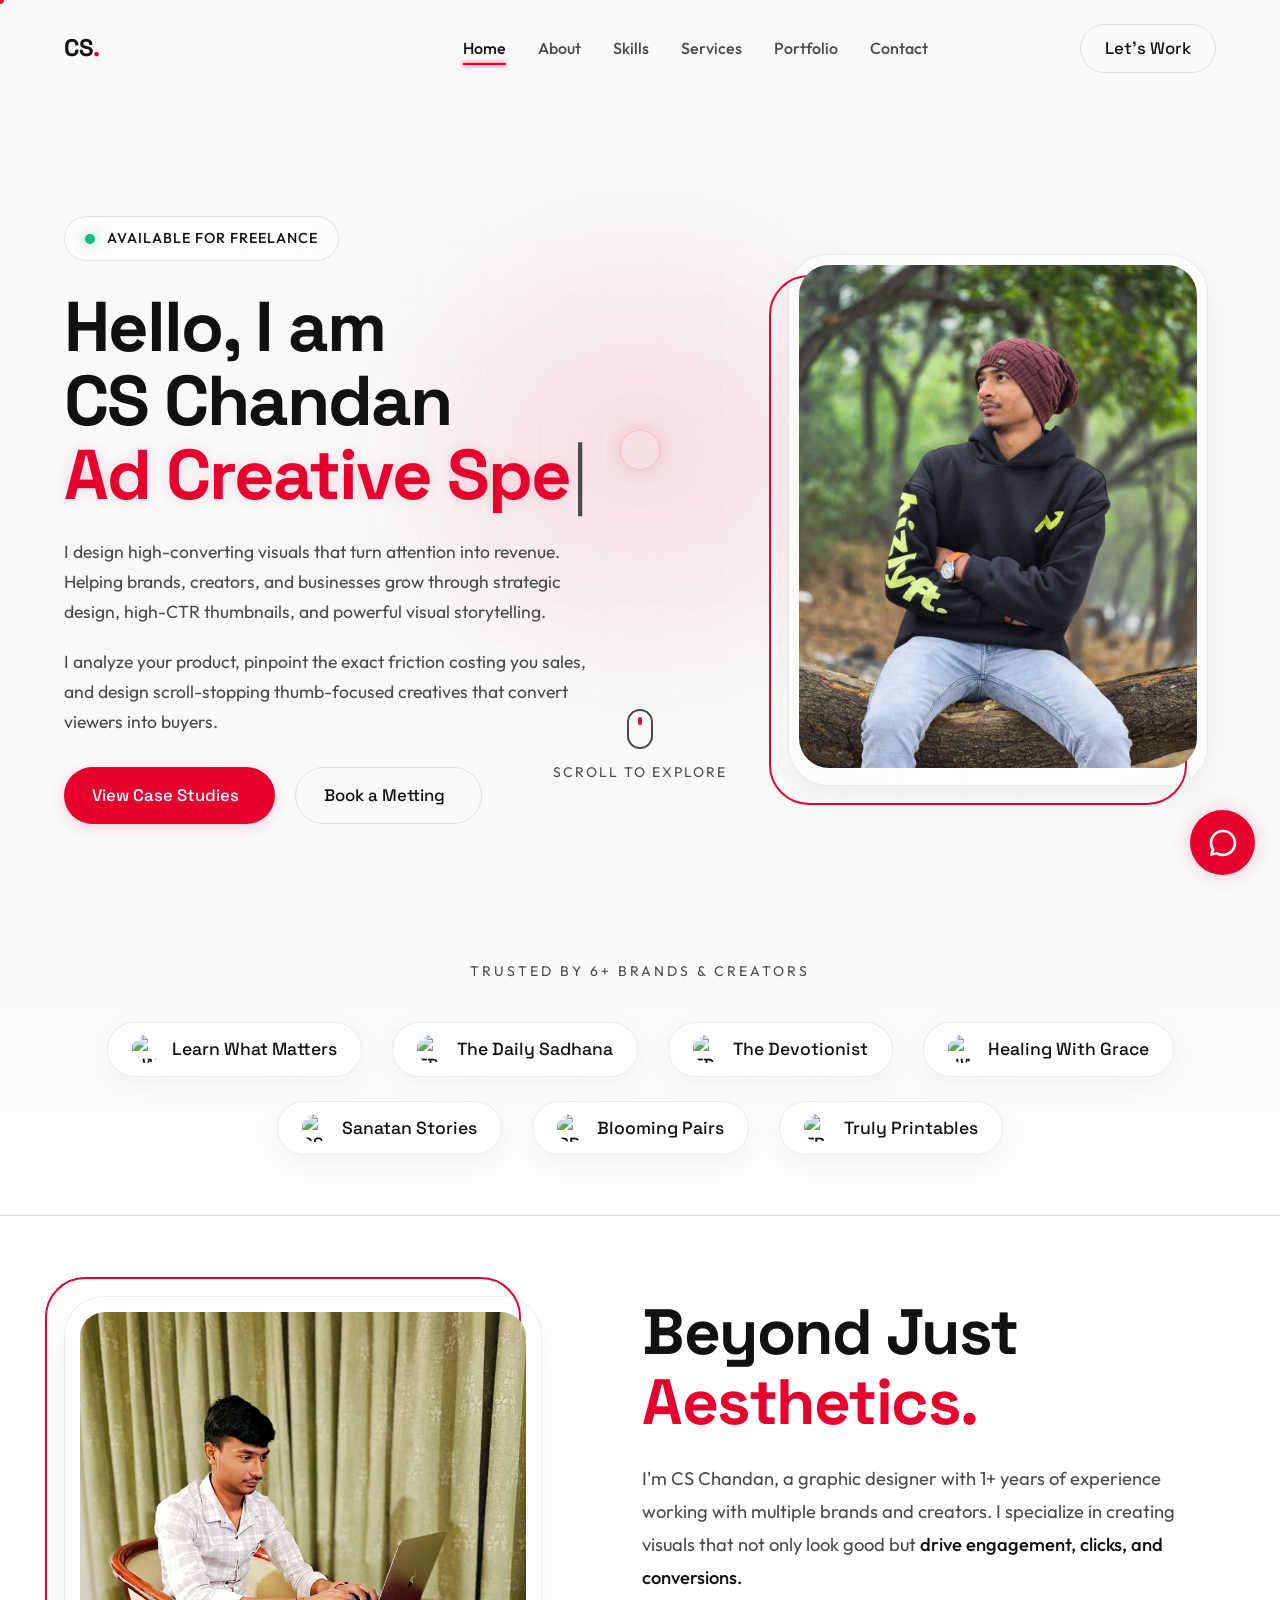
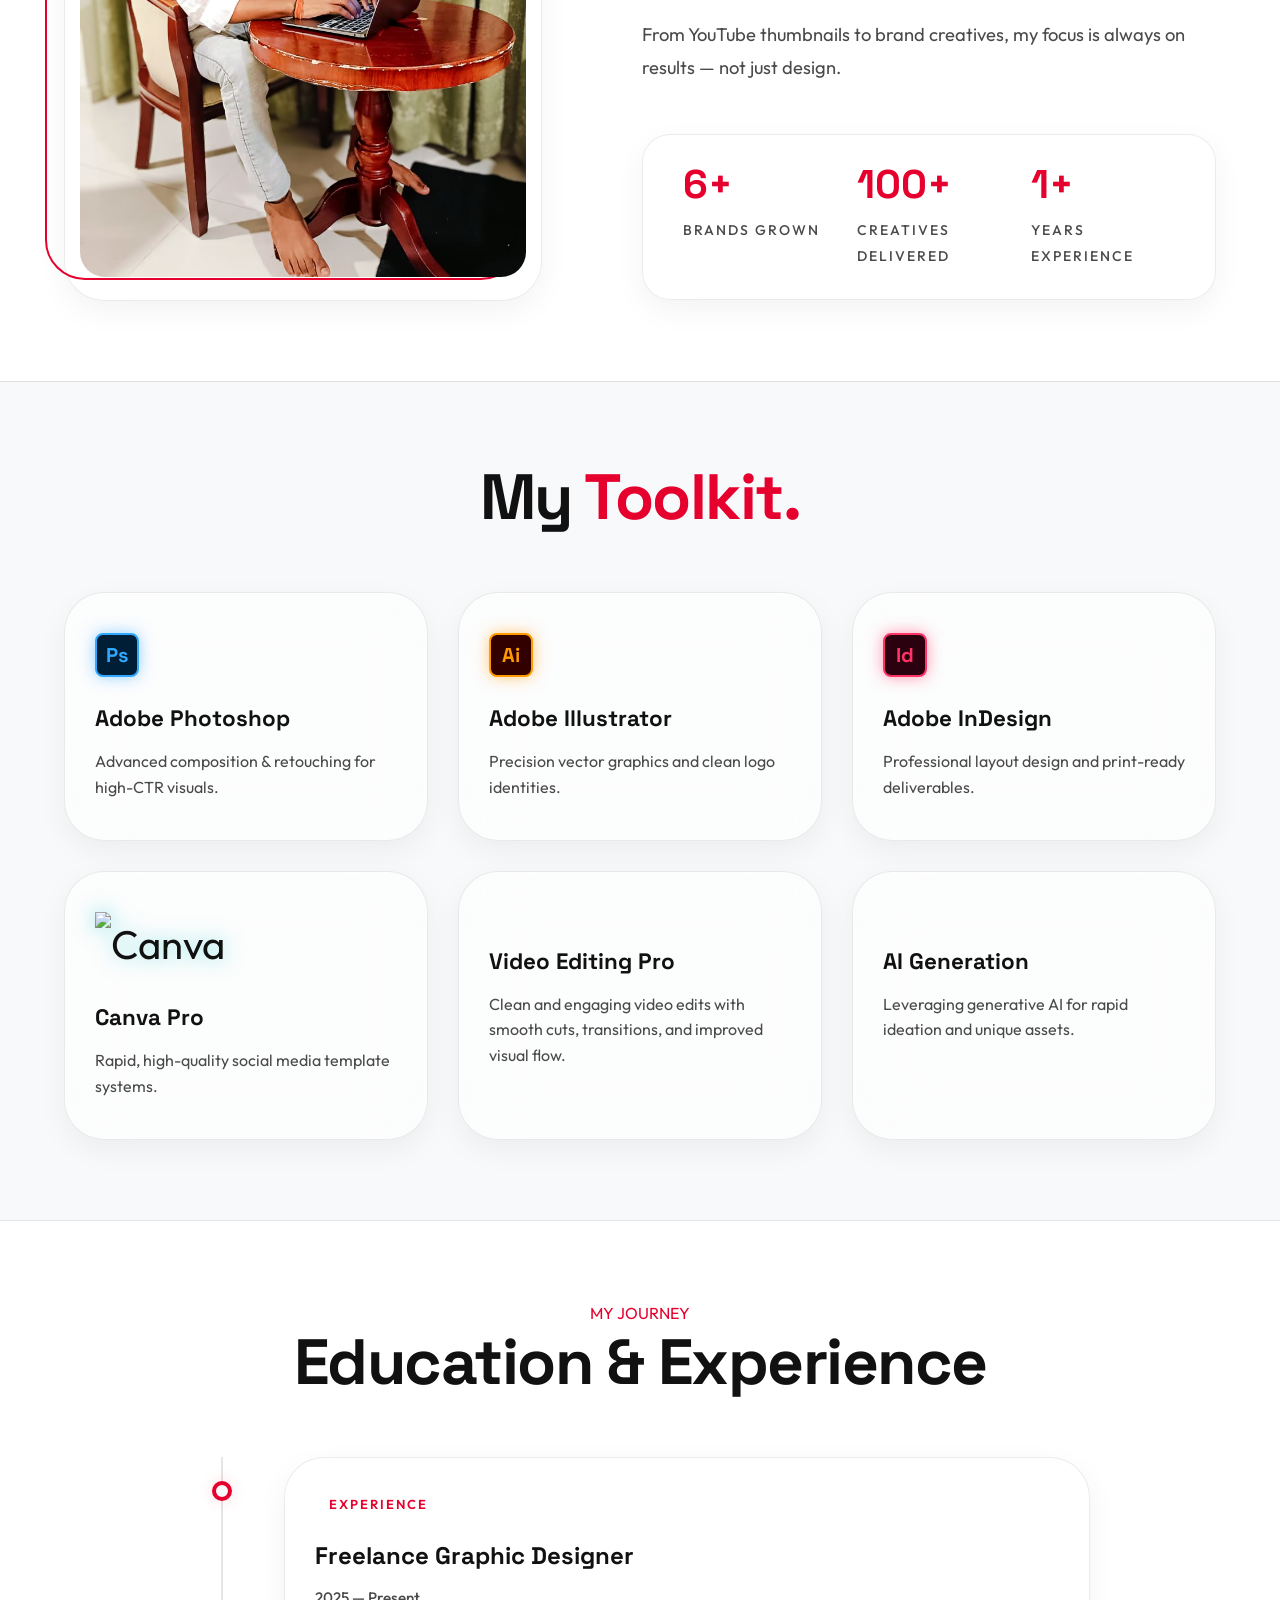
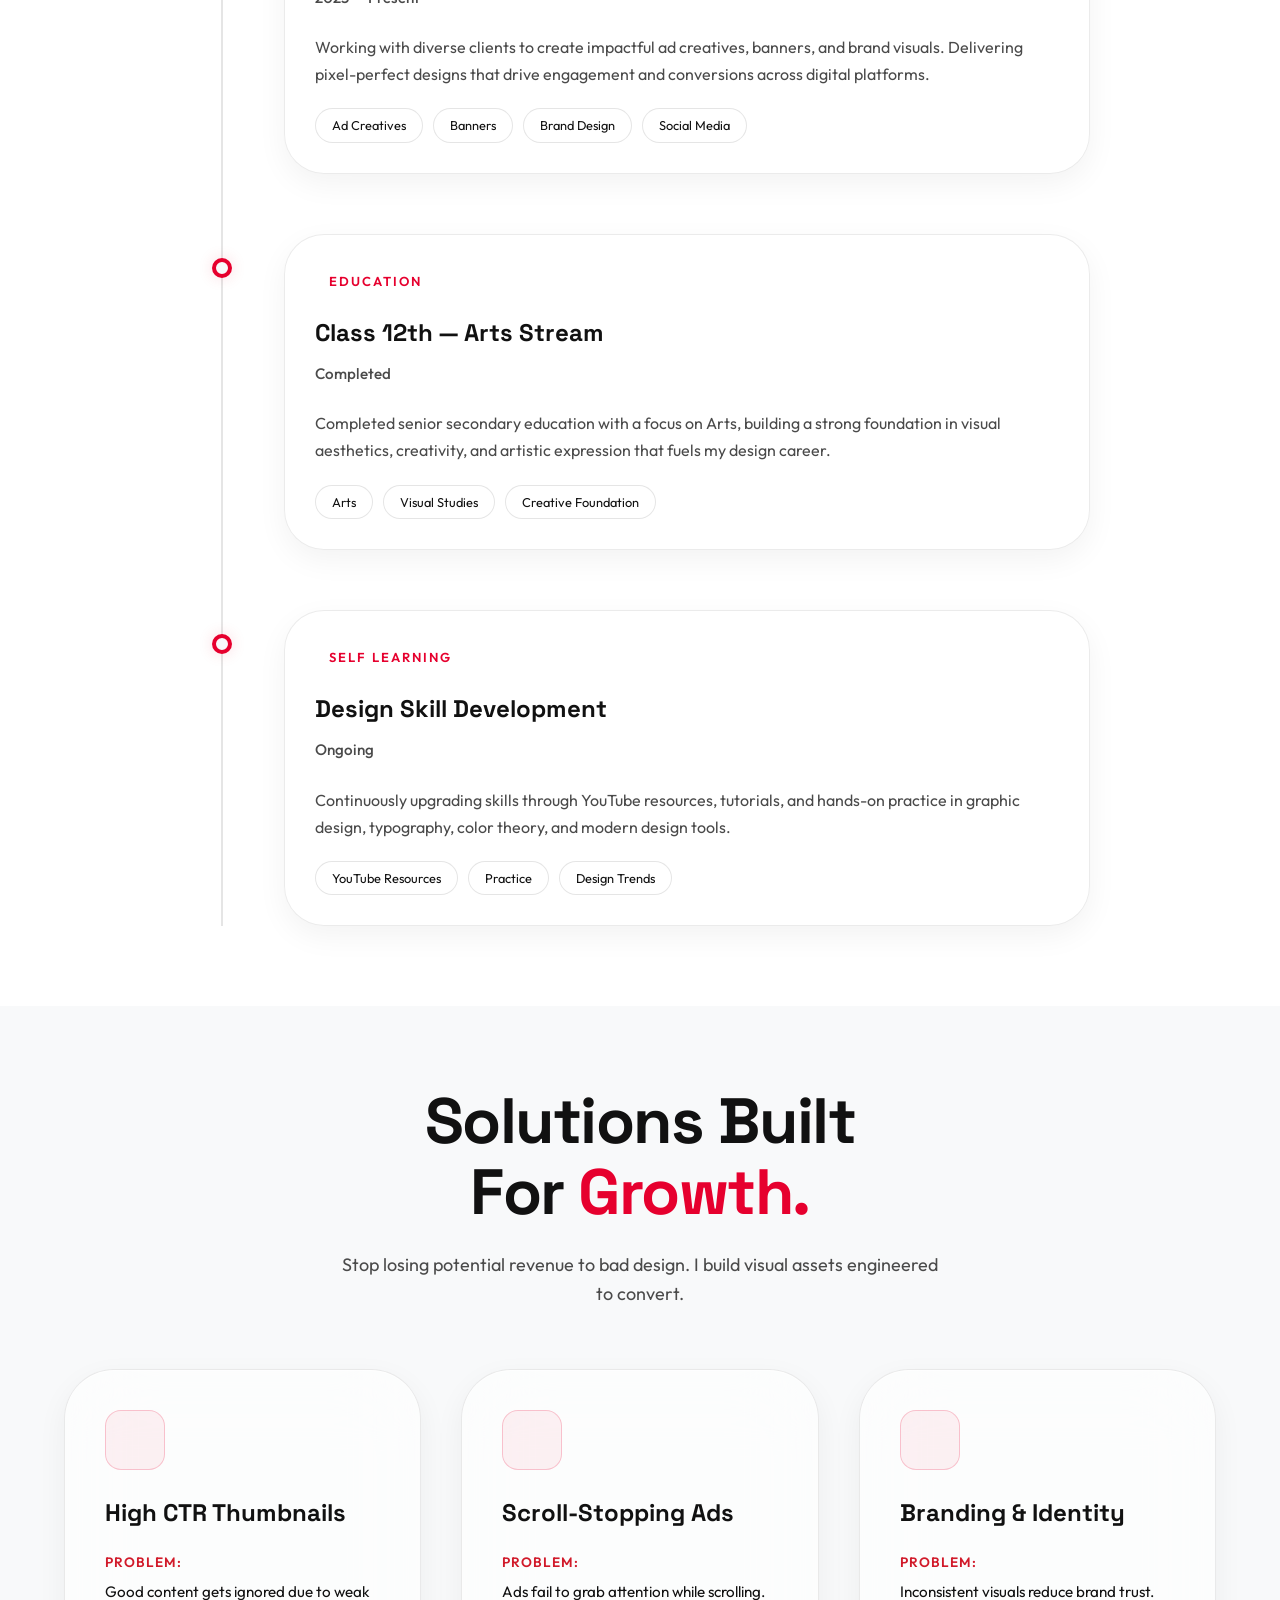
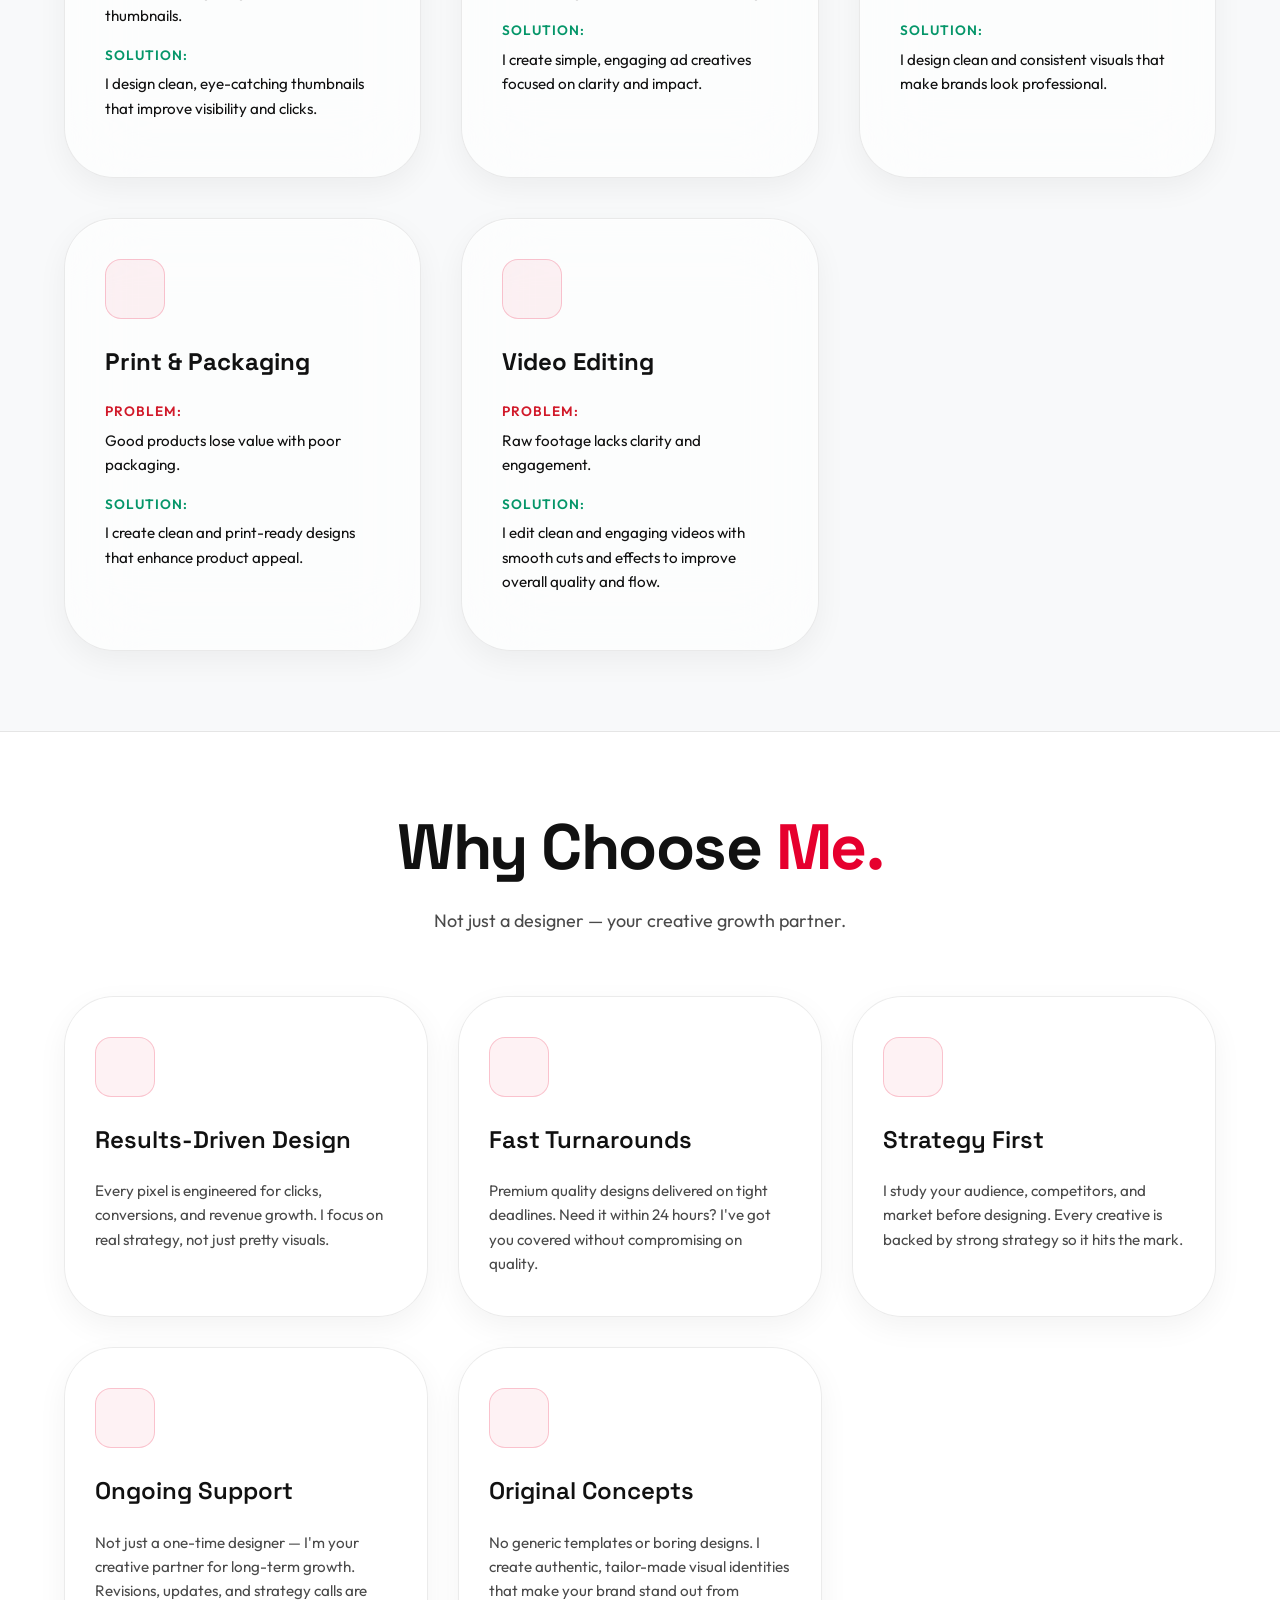
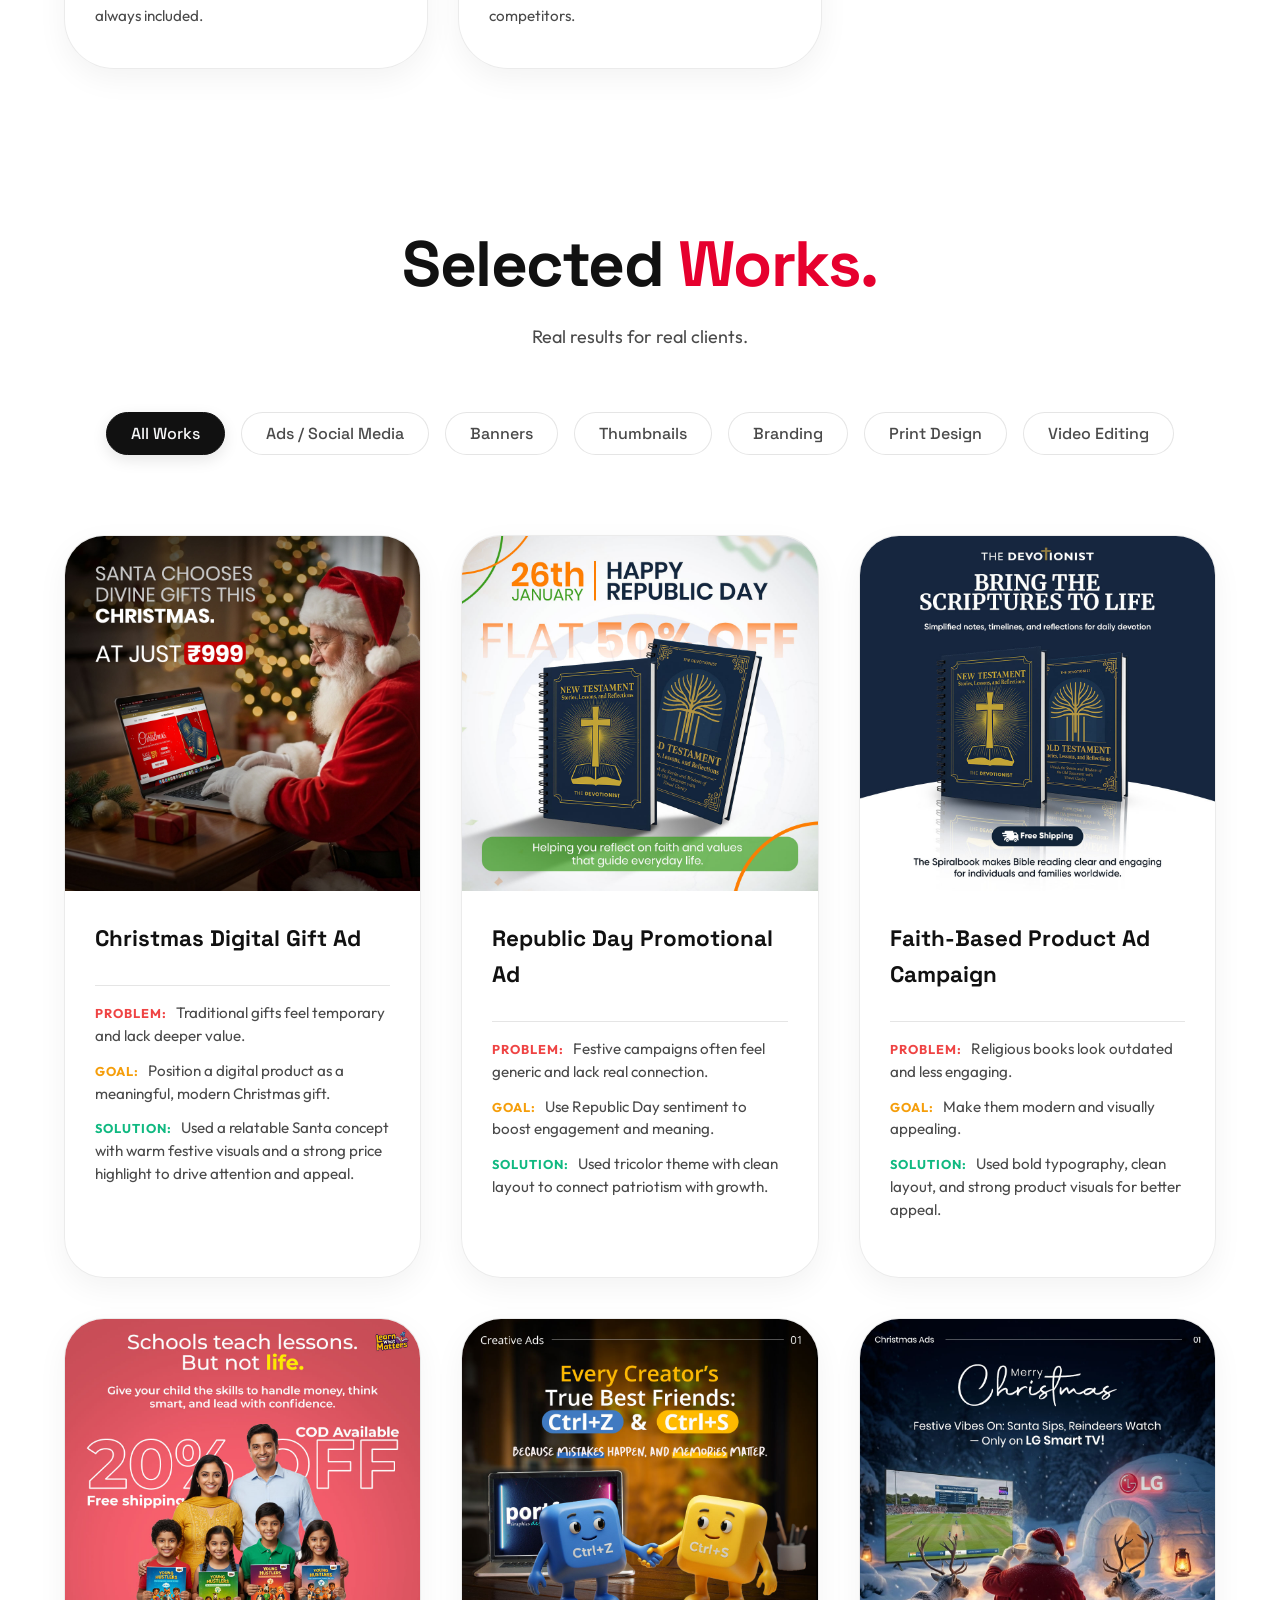
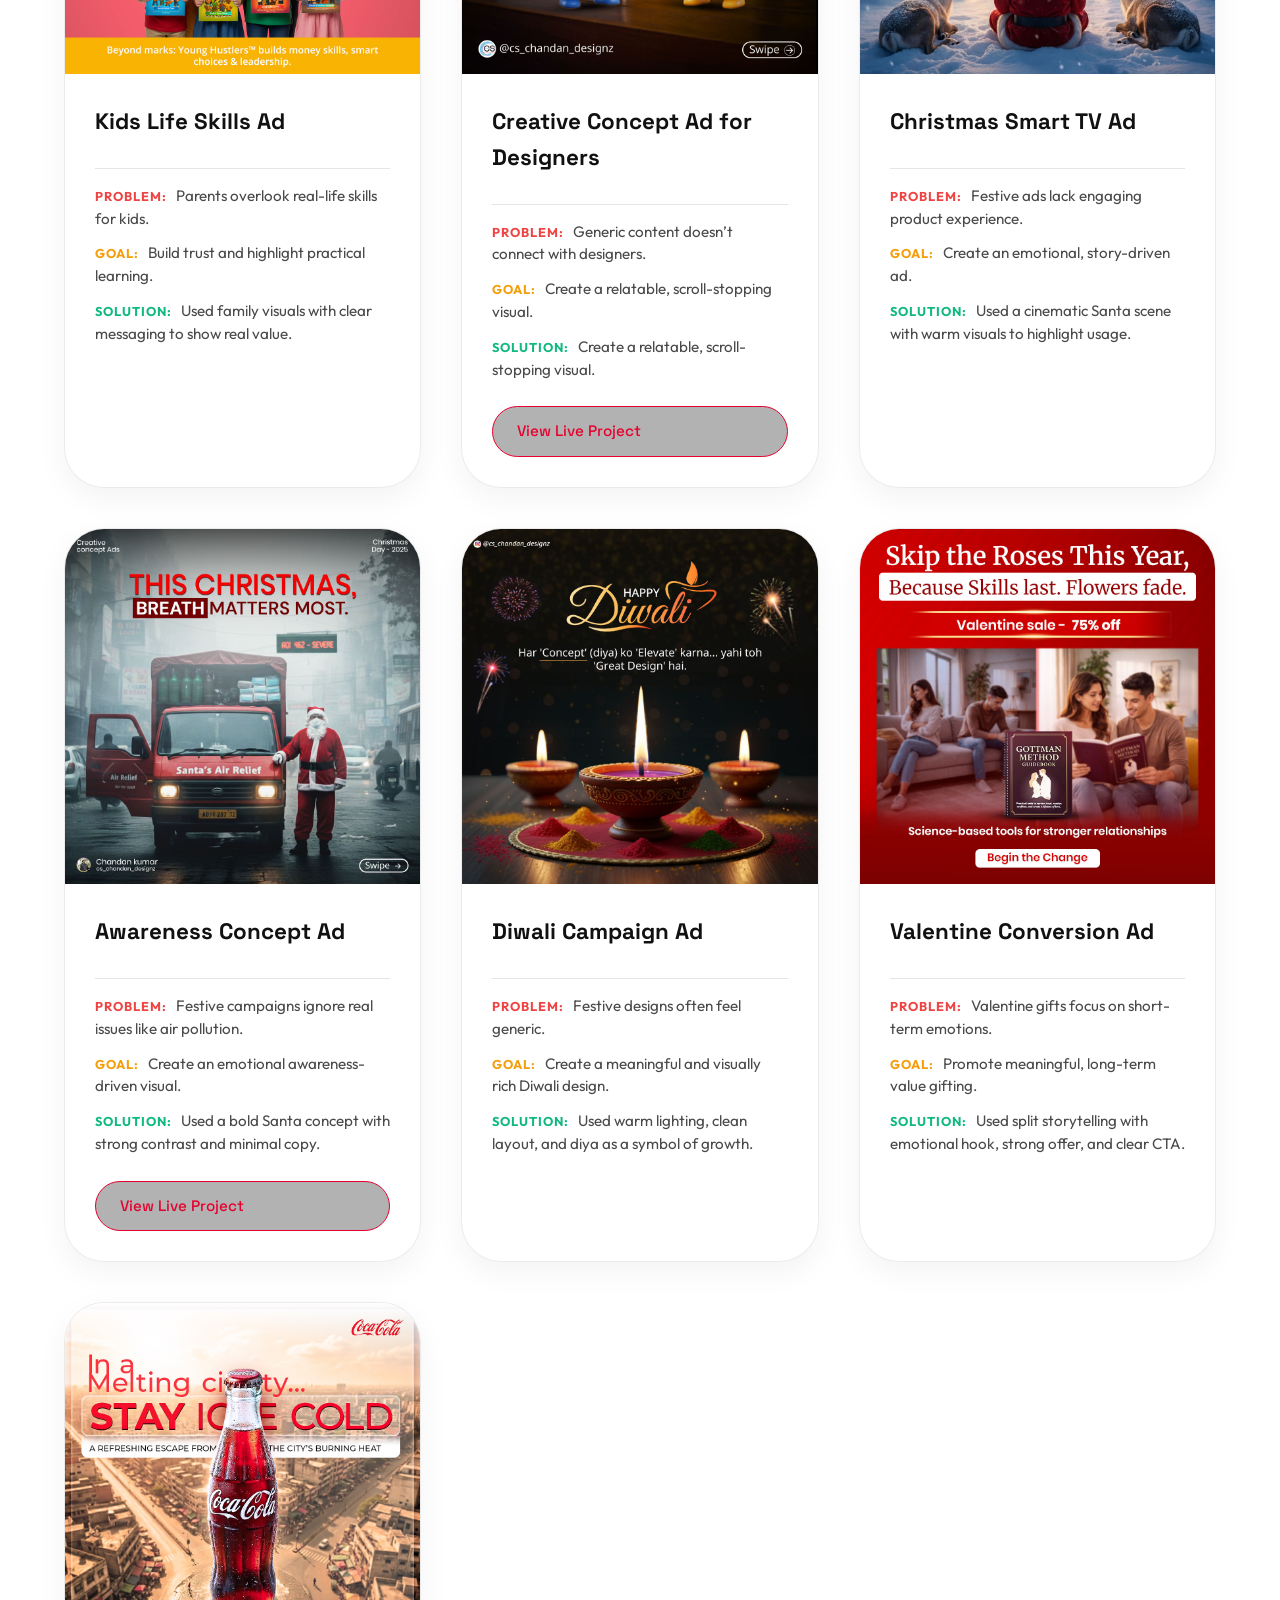
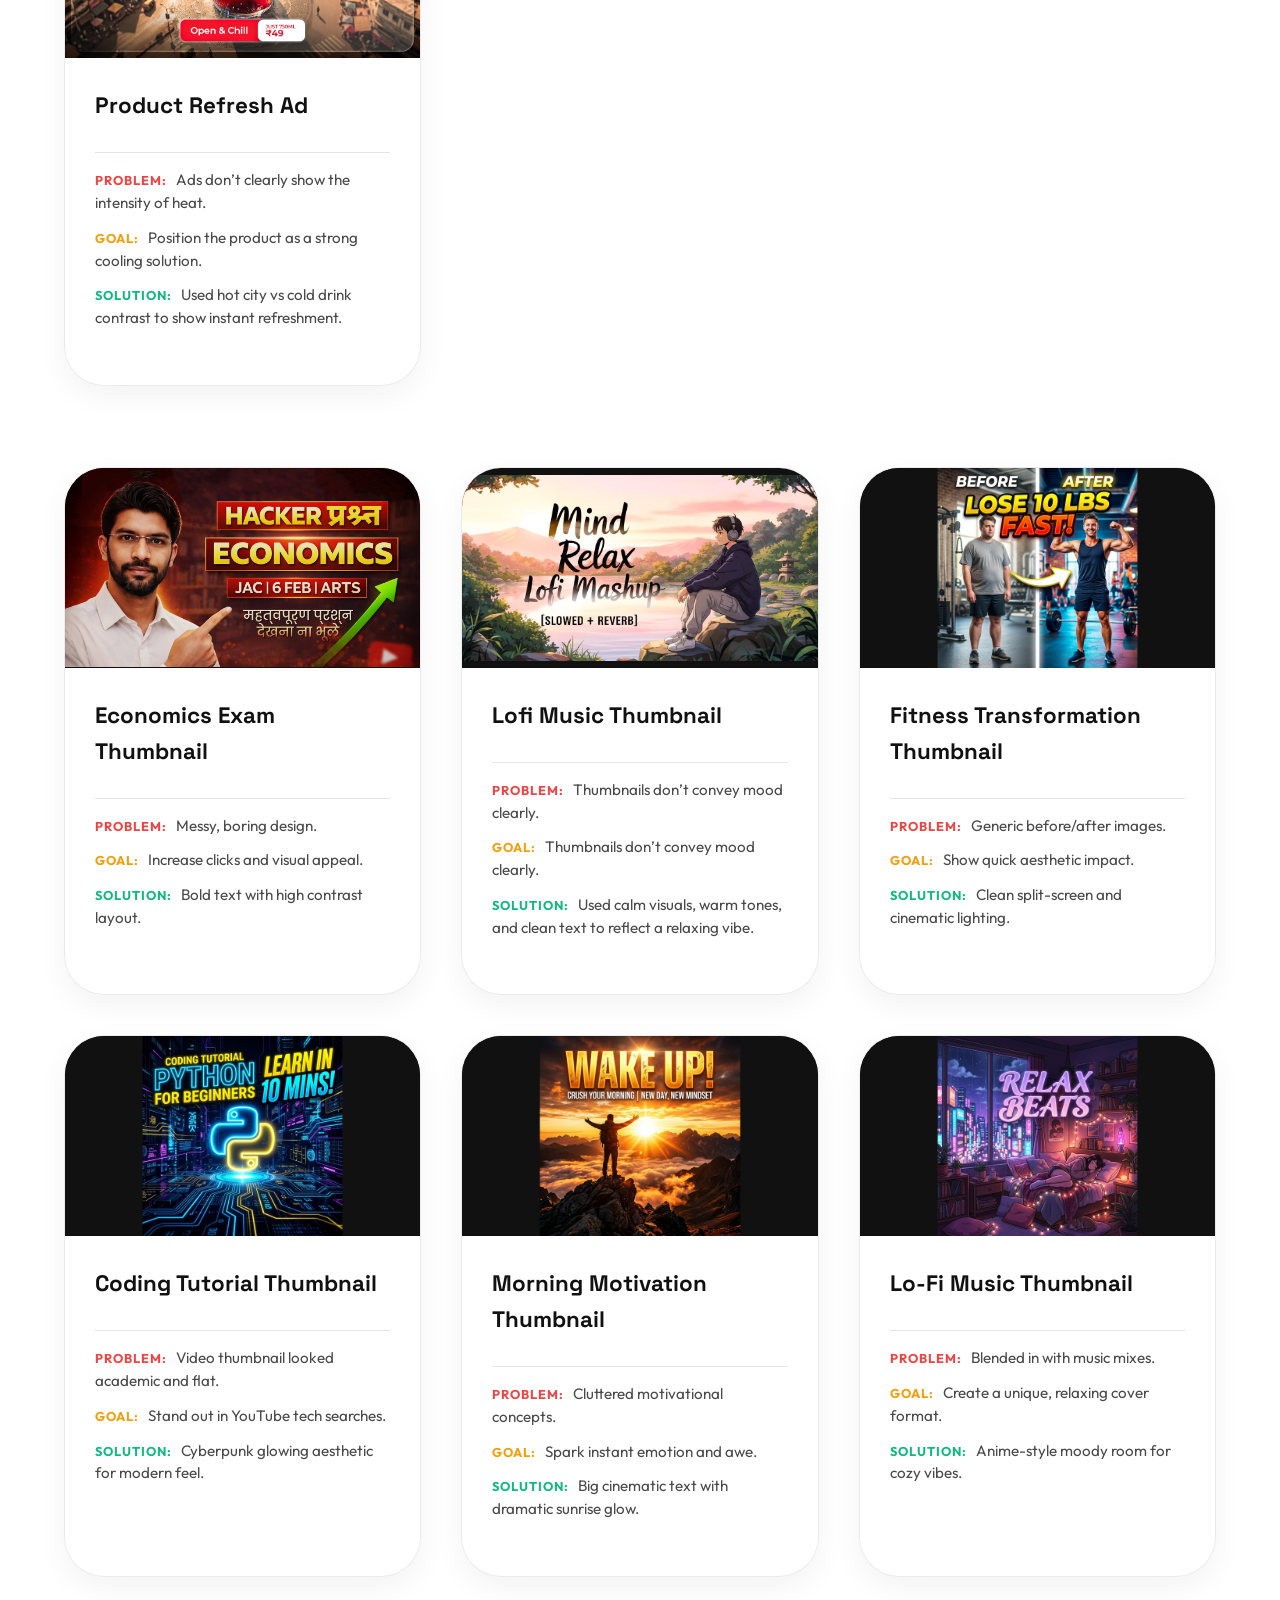
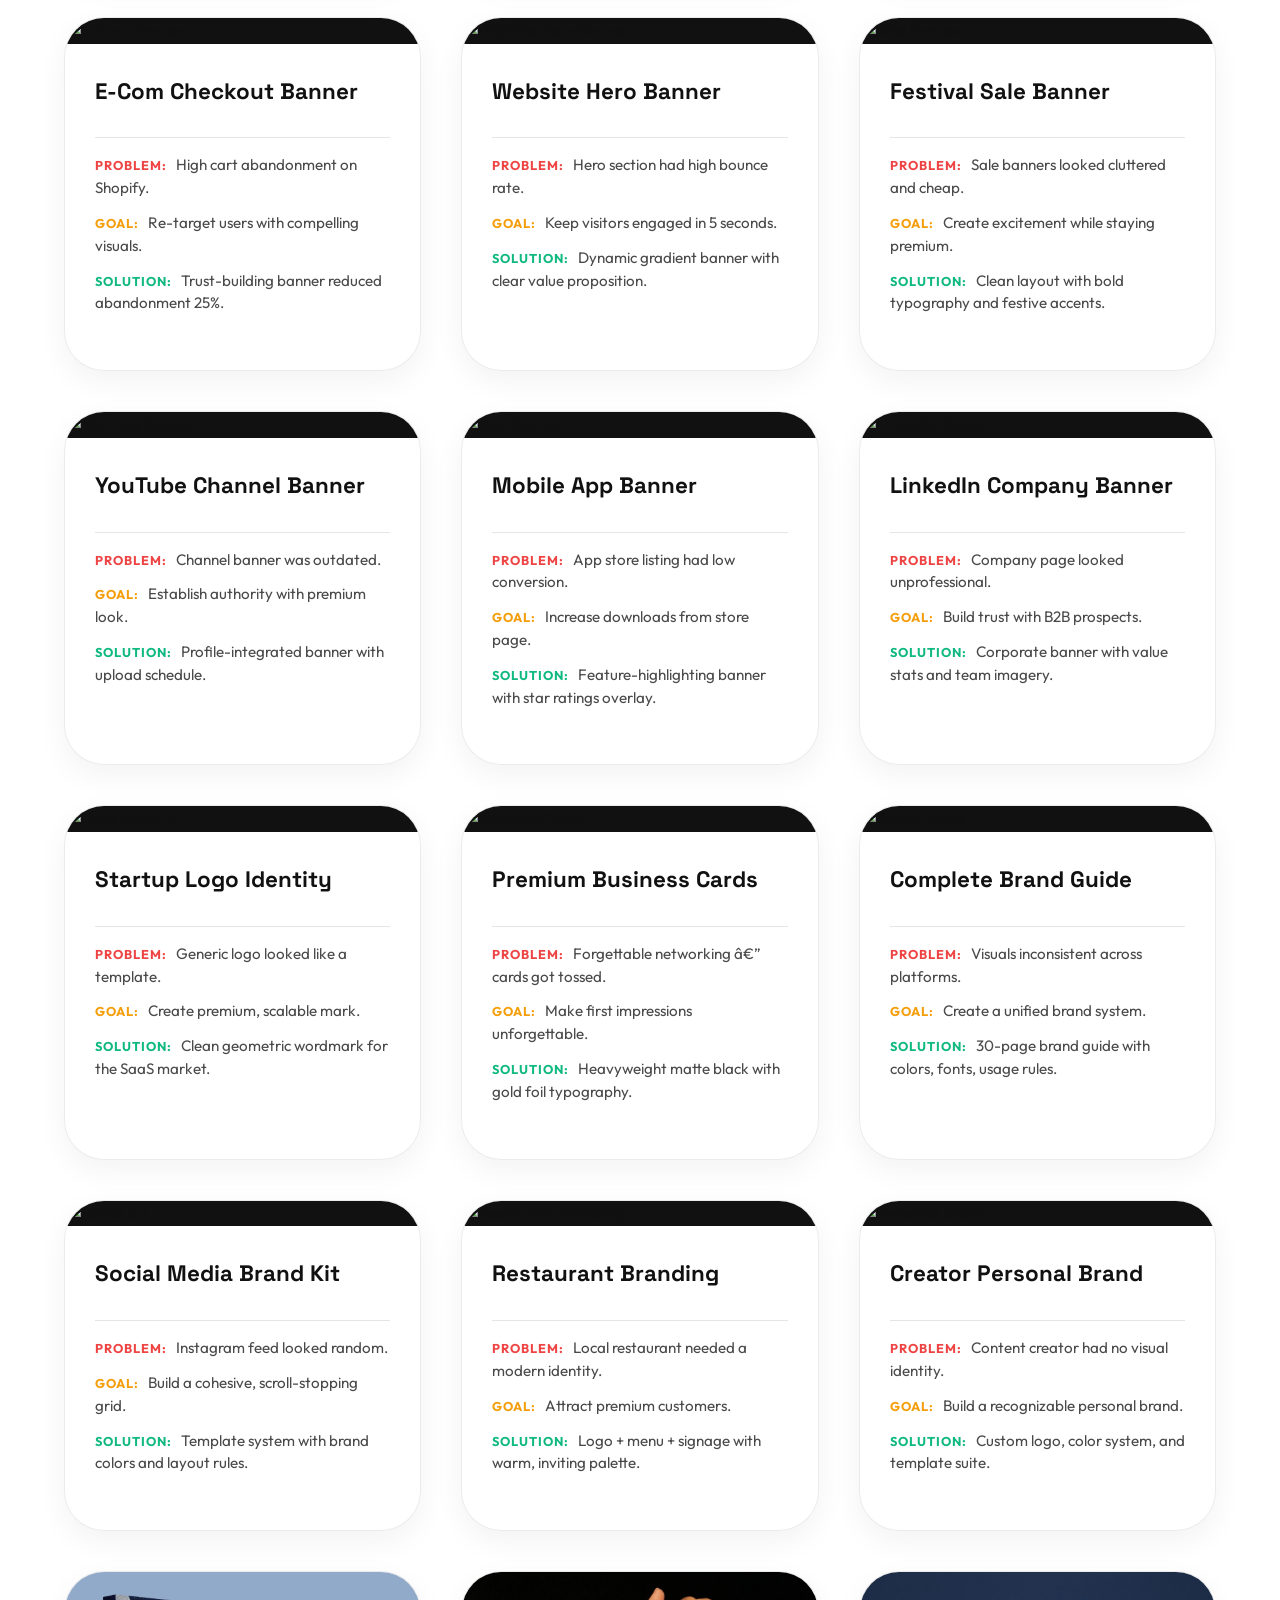
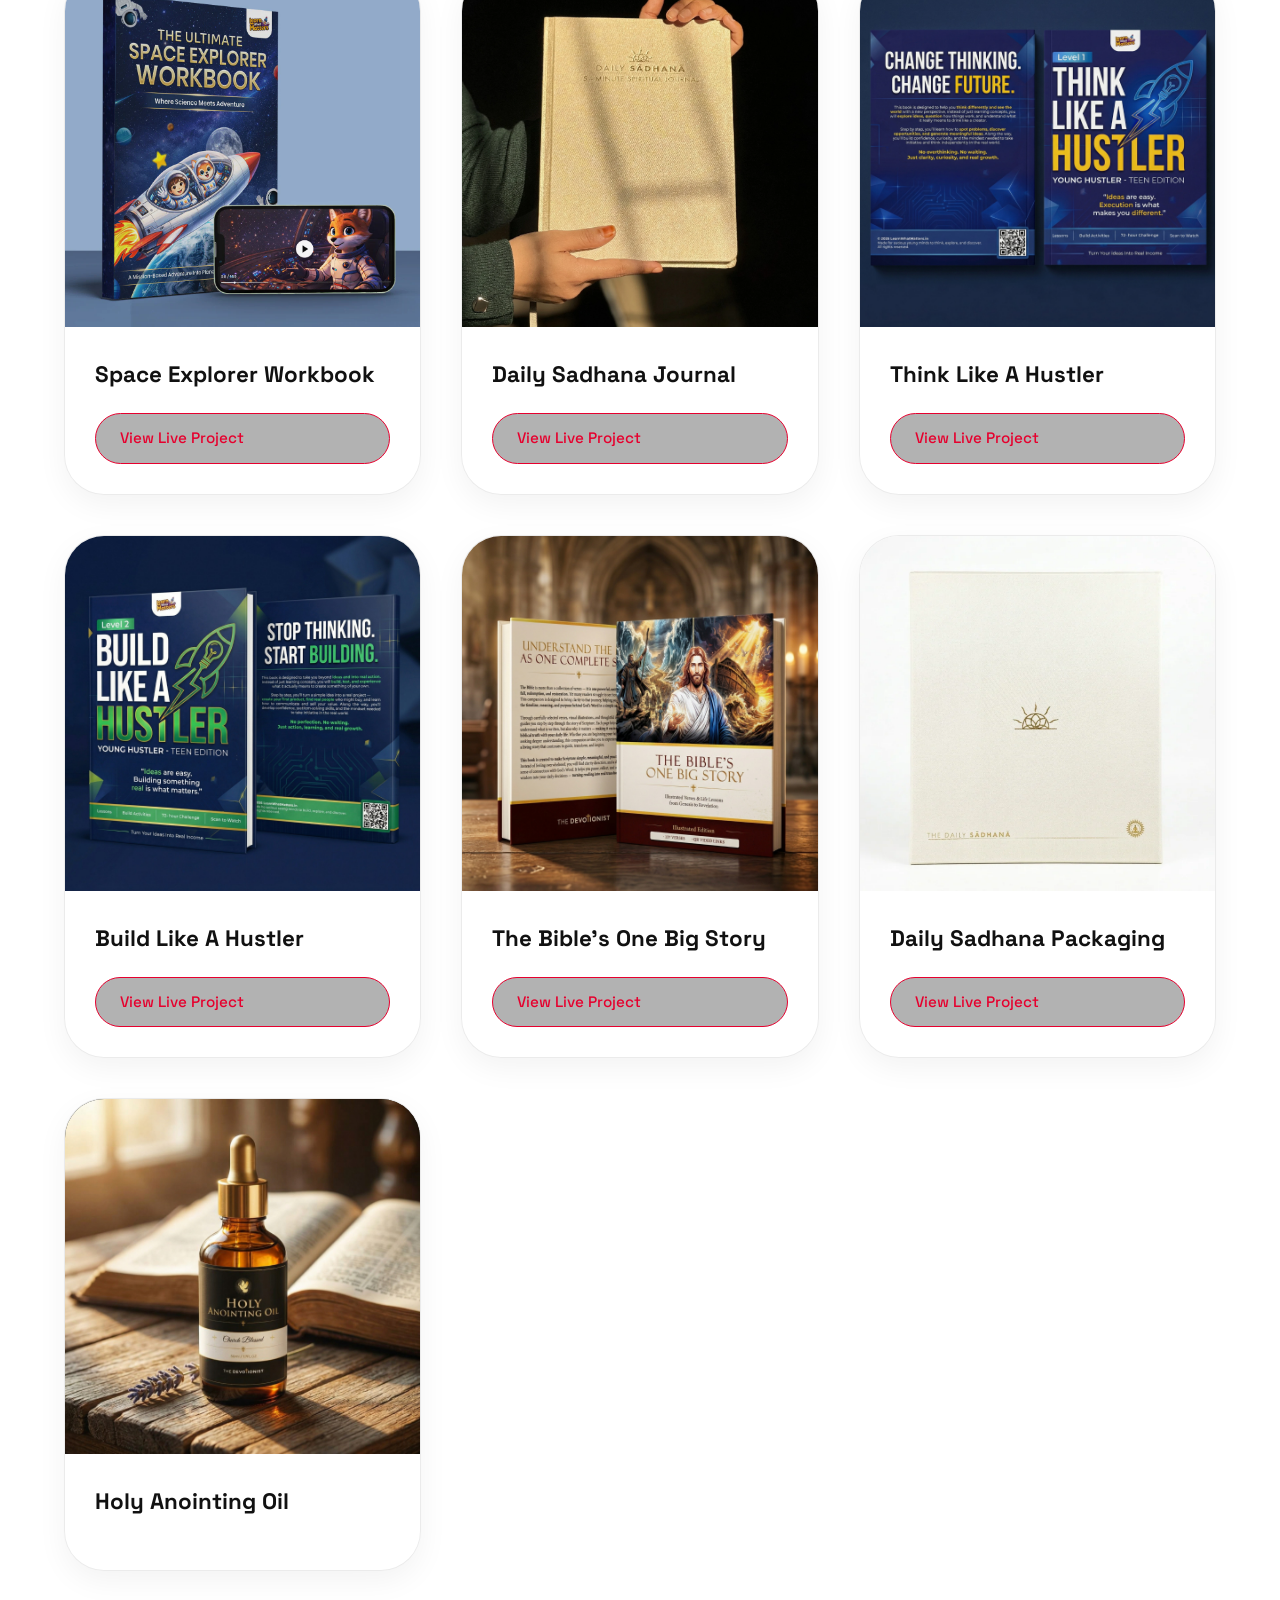
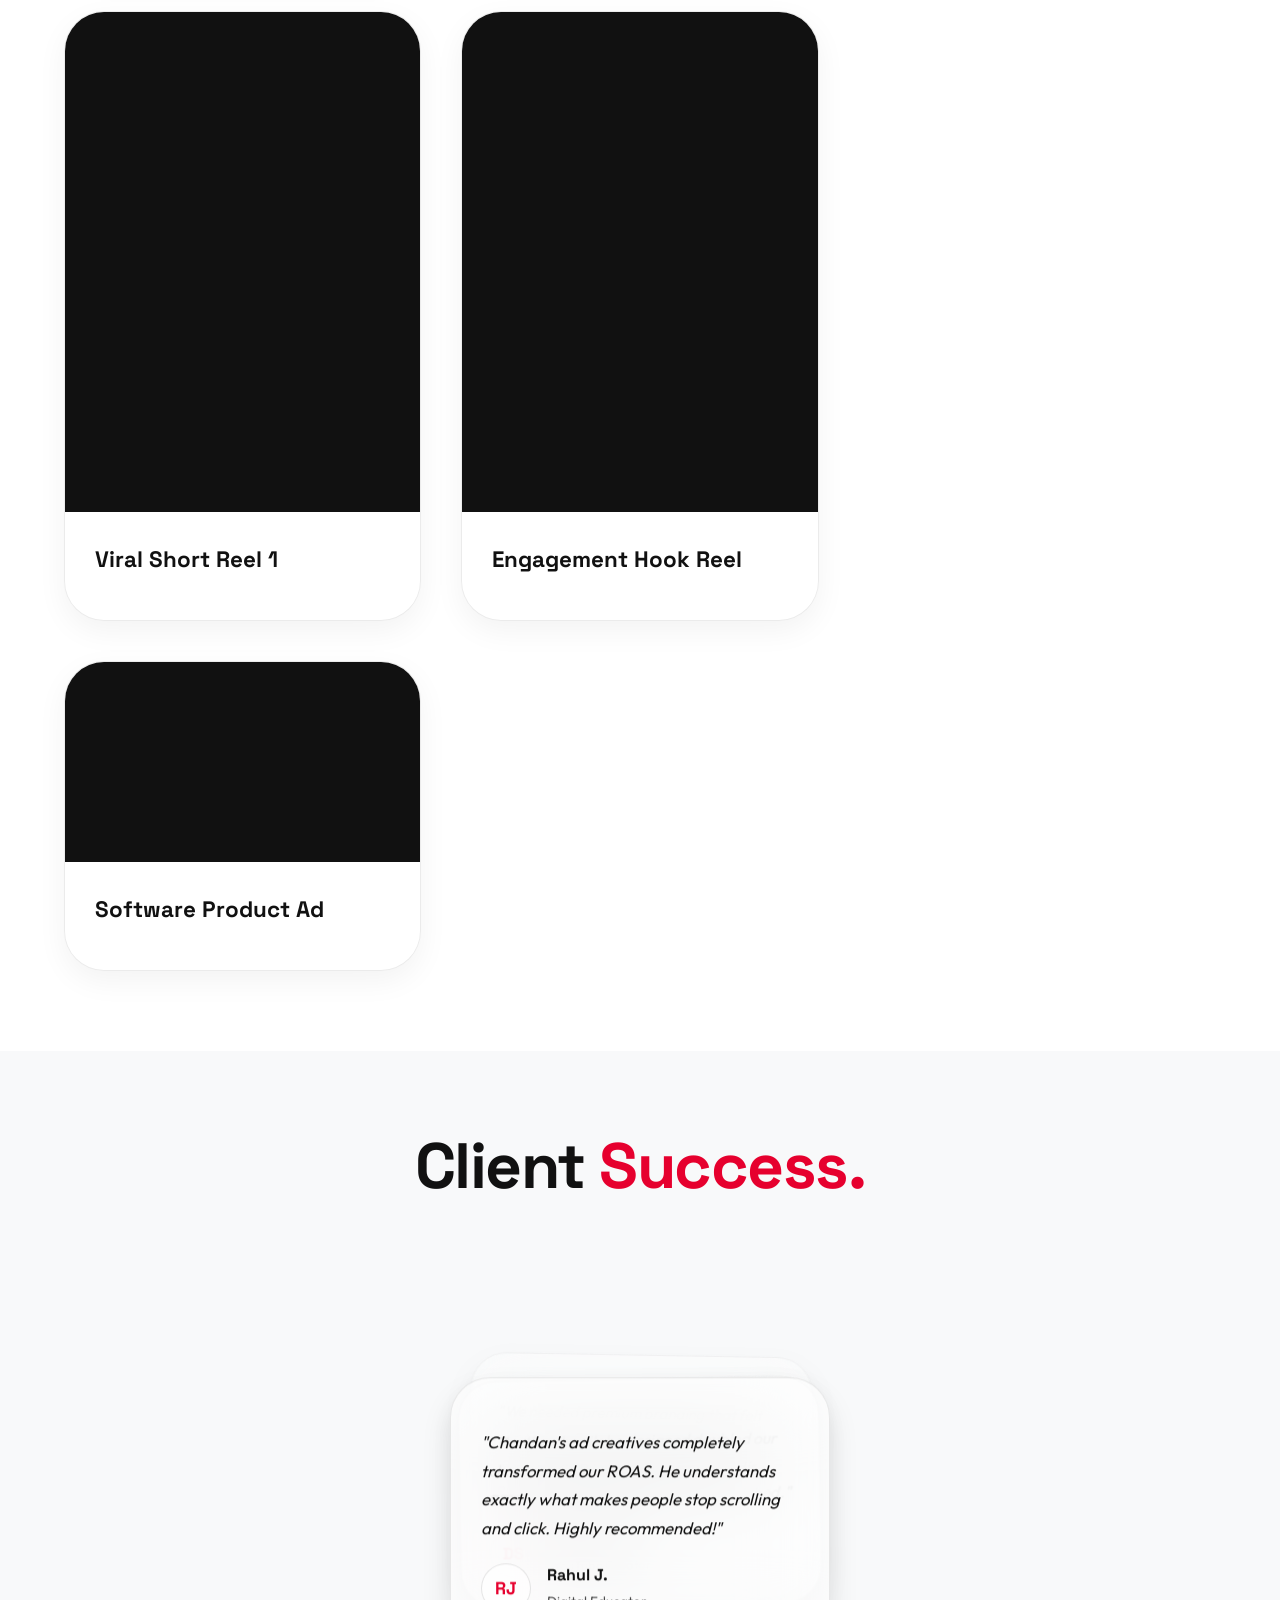
==== commit e6236fd3: "new update with seo" ====
--- a/index.html
+++ b/index.html
@@ -4,12 +4,89 @@
 <head>
     <meta charset="UTF-8">
     <meta name="viewport" content="width=device-width, initial-scale=1.0">
-    <title>CS Chandan | Portfolio</title>
+
+    <!-- ========== PRIMARY SEO META TAGS ========== -->
+    <title>CS Chandan | Graphic Designer & Thumbnail Expert – High-Converting Visuals</title>
     <meta name="description"
+        content="CS Chandan is a professional graphic designer specializing in high-CTR YouTube thumbnails, ad creatives, branding, and print design. Helping brands & creators grow with scroll-stopping visuals. Book a free call today!">
+    <meta name="keywords"
+        content="CS Chandan, graphic designer, thumbnail designer, YouTube thumbnail, ad creatives, branding, social media design, freelance designer India, visual designer, high CTR thumbnails, CS Chandan portfolio">
+    <meta name="author" content="CS Chandan">
+    <meta name="robots" content="index, follow, max-snippet:-1, max-image-preview:large, max-video-preview:-1">
+    <meta name="language" content="English">
+    <meta name="revisit-after" content="7 days">
+    <meta name="rating" content="General">
+    <link rel="canonical" href="https://cs-chandan-portfolio.vercel.app/">
+
+    <!-- ========== OPEN GRAPH (Facebook/WhatsApp/LinkedIn) ========== -->
+    <meta property="og:type" content="website">
+    <meta property="og:url" content="https://cs-chandan-portfolio.vercel.app/">
+    <meta property="og:title" content="CS Chandan | Graphic Designer & Thumbnail Expert">
+    <meta property="og:description"
         content="I design high-converting visuals that turn attention into revenue. Helping brands, creators, and businesses grow through strategic design, high-CTR thumbnails, and powerful visual storytelling.">
+    <meta property="og:image" content="https://cs-chandan-portfolio.vercel.app/hero-image.webp">
+    <meta property="og:image:width" content="1200">
+    <meta property="og:image:height" content="630">
+    <meta property="og:image:alt" content="CS Chandan - Graphic Designer Portfolio">
+    <meta property="og:site_name" content="CS Chandan Portfolio">
+    <meta property="og:locale" content="en_IN">
+
+    <!-- ========== TWITTER CARD ========== -->
+    <meta name="twitter:card" content="summary_large_image">
+    <meta name="twitter:url" content="https://cs-chandan-portfolio.vercel.app/">
+    <meta name="twitter:title" content="CS Chandan | Graphic Designer & Thumbnail Expert">
+    <meta name="twitter:description"
+        content="High-CTR thumbnails, ad creatives, branding & print design. Book a free strategy call with CS Chandan today!">
+    <meta name="twitter:image" content="https://cs-chandan-portfolio.vercel.app/hero-image.webp">
+    <meta name="twitter:image:alt" content="CS Chandan - Graphic Designer Portfolio">
+    <meta name="twitter:creator" content="@cschandan">
+
+    <!-- ========== JSON-LD STRUCTURED DATA ========== -->
+    <script type="application/ld+json">
+    {
+      "@context": "https://schema.org",
+      "@type": "Person",
+      "name": "CS Chandan",
+      "url": "https://cs-chandan-portfolio.vercel.app/",
+      "image": "https://cs-chandan-portfolio.vercel.app/hero-image.webp",
+      "jobTitle": "Graphic Designer & Visual Strategist",
+      "description": "CS Chandan is a freelance graphic designer specializing in high-CTR YouTube thumbnails, ad creatives, branding, and print design.",
+      "email": "csdesignz07@gmail.com",
+      "telephone": "+916209408646",
+      "sameAs": [
+        "https://instagram.com/cschandan.designz",
+        "https://behance.net/chandanpandit16",
+        "https://wa.me/916209408646"
+      ],
+      "knowsAbout": ["Graphic Design", "YouTube Thumbnails", "Ad Creatives", "Branding", "Video Editing", "Adobe Photoshop", "Adobe Illustrator"],
+      "offers": {
+        "@type": "Offer",
+        "description": "Freelance graphic design services including thumbnails, ad creatives, branding and video editing"
+      }
+    }
+    </script>
+    <script type="application/ld+json">
+    {
+      "@context": "https://schema.org",
+      "@type": "WebSite",
+      "name": "CS Chandan Portfolio",
+      "url": "https://cs-chandan-portfolio.vercel.app/",
+      "description": "Portfolio of CS Chandan – Graphic Designer specializing in high-CTR thumbnails, branding, ad creatives & print design.",
+      "author": {
+        "@type": "Person",
+        "name": "CS Chandan"
+      },
+      "potentialAction": {
+        "@type": "SearchAction",
+        "target": "https://cs-chandan-portfolio.vercel.app/?s={search_term_string}",
+        "query-input": "required name=search_term_string"
+      }
+    }
+    </script>
 
     <!-- Favicon Code -->
     <link rel="icon" type="image/webp" href="/fav-icon.webp">
+    <link rel="apple-touch-icon" href="/fav-icon.webp">
 
     <!-- Fonts -->
     <link rel="preconnect" href="https://fonts.googleapis.com">
@@ -230,7 +307,7 @@
                     <div class="icon-brand"><i class="ph-fill ph-video-camera"
                             style="color:#9999ff; text-shadow: 0 0 20px rgba(153,153,255,0.6);"></i></div>
                     <h4>Video Editing Pro</h4>
-                    <p>Dynamic cuts & visual pacing to retain massive viewer attention.</p>
+                    <p>Clean and engaging video edits with smooth cuts, transitions, and improved visual flow.</p>
                 </div>
                 <div class="skill-card glass-card">
                     <div class="icon-brand"><i class="ph-fill ph-robot"
@@ -327,8 +404,9 @@
                     </div>
                     <h3>High CTR Thumbnails</h3>
                     <div class="problem-solution">
-                        <p class="problem"><span>Problem:</span> Your titles are fire but thumbnails are killing your views. Low CTR means the algorithm buries your content.</p>
-                        <p class="solution"><span>Solution:</span> Psychology-driven thumbnails engineered to stop the scroll. I design visuals that spike CTR, trigger curiosity, and get the click â€” every single time.</p>
+                        <p class="problem"><span>Problem:</span> Good content gets ignored due to weak thumbnails.</p>
+                        <p class="solution"><span>Solution:</span> I design clean, eye-catching thumbnails that improve
+                            visibility and clicks.</p>
                     </div>
                 </div>
 
@@ -338,8 +416,9 @@
                     </div>
                     <h3>Scroll-Stopping Ads</h3>
                     <div class="problem-solution">
-                        <p class="problem"><span>Problem:</span> Your ad spend is wasted if creatives don't stop the scroll. Generic visuals = high CPA + zero conversions.</p>
-                        <p class="solution"><span>Solution:</span> Thumb-focused, conversion-optimized ad creatives that grab attention in 0.5 seconds. Designed to lower CPA, boost ROAS, and turn viewers into buyers.</p>
+                        <p class="problem"><span>Problem:</span> Ads fail to grab attention while scrolling.</p>
+                        <p class="solution"><span>Solution:</span> I create simple, engaging ad creatives focused on
+                            clarity and impact.</p>
                     </div>
                 </div>
 
@@ -349,8 +428,9 @@
                     </div>
                     <h3>Branding & Identity</h3>
                     <div class="problem-solution">
-                        <p class="problem"><span>Problem:</span> A forgettable brand is a dying brand. Generic logos and inconsistent visuals make you look cheap.</p>
-                        <p class="solution"><span>Solution:</span> Complete visual identity systems â€” logo, colors, typography, brand guidelines â€” that make your brand premium, trustworthy, and instantly recognizable.</p>
+                        <p class="problem"><span>Problem:</span>Inconsistent visuals reduce brand trust.</p>
+                        <p class="solution"><span>Solution:</span> I design clean and consistent visuals that make
+                            brands look professional.</p>
                     </div>
                 </div>
 
@@ -360,8 +440,9 @@
                     </div>
                     <h3>Print & Packaging</h3>
                     <div class="problem-solution">
-                        <p class="problem"><span>Problem:</span> Your product quality is premium but packaging says otherwise. Bad packaging = lost shelf sales.</p>
-                        <p class="solution"><span>Solution:</span> Print-ready designs â€” book covers, packaging, business cards â€” that feel expensive, build trust, and sell on sight.</p>
+                        <p class="problem"><span>Problem:</span> Good products lose value with poor packaging.</p>
+                        <p class="solution"><span>Solution:</span> I create clean and print-ready designs that enhance
+                            product appeal.</p>
                     </div>
                 </div>
 
@@ -371,8 +452,9 @@
                     </div>
                     <h3>Video Editing</h3>
                     <div class="problem-solution">
-                        <p class="problem"><span>Problem:</span> Raw footage is just potential. Boring edits and bad pacing make viewers drop off in 3 seconds.</p>
-                        <p class="solution"><span>Solution:</span> High-energy editing with dynamic cuts, motion graphics, and strategic pacing that keeps viewers hooked till the last second.</p>
+                        <p class="problem"><span>Problem:</span> Raw footage lacks clarity and engagement.</p>
+                        <p class="solution"><span>Solution:</span> I edit clean and engaging videos with smooth cuts and
+                            effects to improve overall quality and flow.</p>
                     </div>
                 </div>
             </div>
@@ -386,32 +468,42 @@
                 <h2 class="section-title">Why Choose <span class="text-accent">Me.</span></h2>
                 <p class="section-subtitle">Not just a designer — your creative growth partner.</p>
             </div>
-            
+
             <div class="why-grid">
                 <div class="why-card glass-card reveal" style="text-align: left;">
-                    <div class="service-icon-wrapper why-icon text-accent" style="margin: 0 0 24px 0;"><i class="ph-fill ph-chart-line-up"></i></div>
+                    <div class="service-icon-wrapper why-icon text-accent" style="margin: 0 0 24px 0;"><i
+                            class="ph-fill ph-chart-line-up"></i></div>
                     <h3>Results-Driven Design</h3>
-                    <p>Every pixel is engineered for clicks, conversions, and revenue growth. I focus on real strategy, not just pretty visuals.</p>
+                    <p>Every pixel is engineered for clicks, conversions, and revenue growth. I focus on real strategy,
+                        not just pretty visuals.</p>
                 </div>
                 <div class="why-card glass-card reveal delay-1" style="text-align: left;">
-                    <div class="service-icon-wrapper why-icon text-accent" style="margin: 0 0 24px 0;"><i class="ph-fill ph-lightning"></i></div>
+                    <div class="service-icon-wrapper why-icon text-accent" style="margin: 0 0 24px 0;"><i
+                            class="ph-fill ph-lightning"></i></div>
                     <h3>Fast Turnarounds</h3>
-                    <p>Premium quality designs delivered on tight deadlines. Need it within 24 hours? I've got you covered without compromising on quality.</p>
+                    <p>Premium quality designs delivered on tight deadlines. Need it within 24 hours? I've got you
+                        covered without compromising on quality.</p>
                 </div>
                 <div class="why-card glass-card reveal delay-2" style="text-align: left;">
-                    <div class="service-icon-wrapper why-icon text-accent" style="margin: 0 0 24px 0;"><i class="ph-fill ph-target"></i></div>
+                    <div class="service-icon-wrapper why-icon text-accent" style="margin: 0 0 24px 0;"><i
+                            class="ph-fill ph-target"></i></div>
                     <h3>Strategy First</h3>
-                    <p>I study your audience, competitors, and market before designing. Every creative is backed by strong strategy so it hits the mark.</p>
+                    <p>I study your audience, competitors, and market before designing. Every creative is backed by
+                        strong strategy so it hits the mark.</p>
                 </div>
                 <div class="why-card glass-card reveal delay-3" style="text-align: left;">
-                    <div class="service-icon-wrapper why-icon text-accent" style="margin: 0 0 24px 0;"><i class="ph-fill ph-handshake"></i></div>
+                    <div class="service-icon-wrapper why-icon text-accent" style="margin: 0 0 24px 0;"><i
+                            class="ph-fill ph-handshake"></i></div>
                     <h3>Ongoing Support</h3>
-                    <p>Not just a one-time designer — I'm your creative partner for long-term growth. Revisions, updates, and strategy calls are always included.</p>
+                    <p>Not just a one-time designer — I'm your creative partner for long-term growth. Revisions,
+                        updates, and strategy calls are always included.</p>
                 </div>
                 <div class="why-card glass-card reveal delay-1" style="text-align: left;">
-                    <div class="service-icon-wrapper why-icon text-accent" style="margin: 0 0 24px 0;"><i class="ph-fill ph-magic-wand"></i></div>
+                    <div class="service-icon-wrapper why-icon text-accent" style="margin: 0 0 24px 0;"><i
+                            class="ph-fill ph-magic-wand"></i></div>
                     <h3>Original Concepts</h3>
-                    <p>No generic templates or boring designs. I create authentic, tailor-made visual identities that make your brand stand out from competitors.</p>
+                    <p>No generic templates or boring designs. I create authentic, tailor-made visual identities that
+                        make your brand stand out from competitors.</p>
                 </div>
             </div>
         </div>
@@ -439,193 +531,583 @@
 
                 <!-- ========== ADS / SOCIAL MEDIA (12) ========== -->
                 <div class="portfolio-item glass-card" data-cat="ads">
-                    <div class="portfolio-img-container"><img src="https://images.unsplash.com/photo-1493612276216-ee3925520721?auto=format&fit=crop&w=800&q=80" alt="D2C Product Ad" class="portfolio-img"></div>
-                    <div class="portfolio-content"><h3>D2C Product Ad Creative</h3><div class="case-study"><div class="cs-item"><span class="cs-label lbl-prob">Problem:</span> High CPA â€” ads weren't converting.</div><div class="cs-item"><span class="cs-label lbl-goal">Goal:</span> Lower CPA and boost ROAS.</div><div class="cs-item"><span class="cs-label lbl-sol">Solution:</span> Minimal product-focused layout dropped CPA by 40%.</div></div></div>
+                    <div class="portfolio-img-container"><img src="1.webp" alt="Christmas Digital Gift Ad"
+                            class="portfolio-img"> </div>
+                    <div class="portfolio-content">
+                        <h3>Christmas Digital Gift Ad</h3>
+                        <div class="case-study">
+                            <div class="cs-item"><span class="cs-label lbl-prob">Problem:</span> Traditional gifts feel
+                                temporary and lack deeper value.</div>
+                            <div class="cs-item"><span class="cs-label lbl-goal">Goal:</span> Position a digital product
+                                as a meaningful, modern Christmas gift.</div>
+                            <div class="cs-item"><span class="cs-label lbl-sol">Solution:</span> Used a relatable Santa
+                                concept with warm festive visuals and a strong price highlight to drive attention and
+                                appeal.</div>
+                        </div>
+                    </div>
                 </div>
                 <div class="portfolio-item glass-card" data-cat="ads">
-                    <div class="portfolio-img-container"><img src="https://images.unsplash.com/photo-1611162617474-5b21e879e113?auto=format&fit=crop&w=800&q=80" alt="Instagram Story Ad" class="portfolio-img"></div>
-                    <div class="portfolio-content"><h3>Instagram Story Ad</h3><div class="case-study"><div class="cs-item"><span class="cs-label lbl-prob">Problem:</span> Story ads getting skipped in 1 second.</div><div class="cs-item"><span class="cs-label lbl-goal">Goal:</span> Increase watch-through rate.</div><div class="cs-item"><span class="cs-label lbl-sol">Solution:</span> Bold text hook + swipe-up CTA increased views 3x.</div></div></div>
+                    <div class="portfolio-img-container"><img src="2.webp" alt="Republic Day Promotional Ad"
+                            class="portfolio-img"></div>
+                    <div class="portfolio-content">
+                        <h3>Republic Day Promotional Ad</h3>
+                        <div class="case-study">
+                            <div class="cs-item"><span class="cs-label lbl-prob">Problem:</span> Festive campaigns often
+                                feel generic and lack real connection.</div>
+                            <div class="cs-item"><span class="cs-label lbl-goal">Goal:</span> Use Republic Day sentiment
+                                to boost engagement and meaning.</div>
+                            <div class="cs-item"><span class="cs-label lbl-sol">Solution:</span> Used tricolor theme
+                                with clean layout to connect patriotism with growth.</div>
+                        </div>
+                    </div>
                 </div>
                 <div class="portfolio-item glass-card" data-cat="ads">
-                    <div class="portfolio-img-container"><img src="https://images.unsplash.com/photo-1556742049-0cfed4f6a45d?auto=format&fit=crop&w=800&q=80" alt="Flash Sale Creative" class="portfolio-img"></div>
-                    <div class="portfolio-content"><h3>Flash Sale Creative</h3><div class="case-study"><div class="cs-item"><span class="cs-label lbl-prob">Problem:</span> Sale promos looked generic and low-effort.</div><div class="cs-item"><span class="cs-label lbl-goal">Goal:</span> Create urgency and drive immediate clicks.</div><div class="cs-item"><span class="cs-label lbl-sol">Solution:</span> High-contrast countdown design with scarcity triggers.</div></div></div>
+                    <div class="portfolio-img-container"><img src="3.webp" alt="Faith-Based Product Ad Campaign"
+                            class="portfolio-img"></div>
+                    <div class="portfolio-content">
+                        <h3>Faith-Based Product Ad Campaign</h3>
+                        <div class="case-study">
+                            <div class="cs-item"><span class="cs-label lbl-prob">Problem:</span> Religious books look
+                                outdated and less engaging.</div>
+                            <div class="cs-item"><span class="cs-label lbl-goal">Goal:</span> Make them modern and
+                                visually appealing.</div>
+                            <div class="cs-item"><span class="cs-label lbl-sol">Solution:</span> Used bold typography,
+                                clean layout, and strong product visuals for better appeal.</div>
+                        </div>
+                    </div>
                 </div>
                 <div class="portfolio-item glass-card" data-cat="ads">
-                    <div class="portfolio-img-container"><img src="https://images.unsplash.com/photo-1586953208448-b95a79798f07?auto=format&fit=crop&w=800&q=80" alt="Fitness Brand Ad" class="portfolio-img"></div>
-                    <div class="portfolio-content"><h3>Fitness Brand Campaign</h3><div class="case-study"><div class="cs-item"><span class="cs-label lbl-prob">Problem:</span> Brand losing engagement to competitors.</div><div class="cs-item"><span class="cs-label lbl-goal">Goal:</span> Position as premium fitness brand.</div><div class="cs-item"><span class="cs-label lbl-sol">Solution:</span> Dark, bold aesthetics with testimonial-driven social proof.</div></div></div>
+                    <div class="portfolio-img-container"><img src="4.webp" alt="Kids Life Skills Campaign Ad"
+                            class="portfolio-img"></div>
+                    <div class="portfolio-content">
+                        <h3>Kids Life Skills Ad</h3>
+                        <div class="case-study">
+                            <div class="cs-item"><span class="cs-label lbl-prob">Problem:</span> Parents overlook
+                                real-life skills for kids.</div>
+                            <div class="cs-item"><span class="cs-label lbl-goal">Goal:</span> Build trust and highlight
+                                practical learning.</div>
+                            <div class="cs-item"><span class="cs-label lbl-sol">Solution:</span> Used family visuals
+                                with clear messaging to show real value.</div>
+                        </div>
+                    </div>
                 </div>
                 <div class="portfolio-item glass-card" data-cat="ads">
-                    <div class="portfolio-img-container"><img src="https://images.unsplash.com/photo-1523275335684-37898b6baf30?auto=format&fit=crop&w=800&q=80" alt="Product Launch Ad" class="portfolio-img"></div>
-                    <div class="portfolio-content"><h3>Product Launch Creative</h3><div class="case-study"><div class="cs-item"><span class="cs-label lbl-prob">Problem:</span> New product had zero brand awareness.</div><div class="cs-item"><span class="cs-label lbl-goal">Goal:</span> Generate buzz and pre-orders.</div><div class="cs-item"><span class="cs-label lbl-sol">Solution:</span> Teaser campaign with reveal countdown mechanics.</div></div></div>
+                    <div class="portfolio-img-container"><img src="5.webp" alt="Creative Concept Ad for Designers"
+                            class="portfolio-img"></div>
+                    <div class="portfolio-content">
+                        <h3>Creative Concept Ad for Designers</h3>
+                        <div class="case-study">
+                            <div class="cs-item"><span class="cs-label lbl-prob">Problem:</span> Generic content doesn’t
+                                connect with designers.</div>
+                            <div class="cs-item"><span class="cs-label lbl-goal">Goal:</span> Create a relatable,
+                                scroll-stopping visual.</div>
+                            <div class="cs-item"><span class="cs-label lbl-sol">Solution:</span> Create a relatable,
+                                scroll-stopping visual.</div>
+                        </div>
+                        <a href="https://www.instagram.com/p/DWdVJUFkxzx/?igsh=MW5ta2NoMXZjODR1aw=="
+                            class="live-project-btn" target="_blank">
+                            View Live Project
+                            <i class="ph ph-arrow-up-right"></i>
+                        </a>
+                    </div>
                 </div>
                 <div class="portfolio-item glass-card" data-cat="ads">
-                    <div class="portfolio-img-container"><img src="https://images.unsplash.com/photo-1607082348824-0a96f2a4b9da?auto=format&fit=crop&w=800&q=80" alt="Carousel Ad" class="portfolio-img"></div>
-                    <div class="portfolio-content"><h3>Carousel Ad Set</h3><div class="case-study"><div class="cs-item"><span class="cs-label lbl-prob">Problem:</span> Single-image ads weren't telling the full story.</div><div class="cs-item"><span class="cs-label lbl-goal">Goal:</span> Increase engagement and time on ad.</div><div class="cs-item"><span class="cs-label lbl-sol">Solution:</span> 5-slide storytelling carousel with swipe hooks.</div></div></div>
+                    <div class="portfolio-img-container"><img src="6.webp" alt="Christmas Smart TV Concept Ad"
+                            class="portfolio-img"></div>
+                    <div class="portfolio-content">
+                        <h3>Christmas Smart TV Ad</h3>
+                        <div class="case-study">
+                            <div class="cs-item"><span class="cs-label lbl-prob">Problem:</span> Festive ads lack
+                                engaging product experience.</div>
+                            <div class="cs-item"><span class="cs-label lbl-goal">Goal:</span> Create an emotional,
+                                story-driven ad.</div>
+                            <div class="cs-item"><span class="cs-label lbl-sol">Solution:</span> Used a cinematic Santa
+                                scene with warm visuals to highlight usage.</div>
+                        </div>
+                    </div>
                 </div>
                 <div class="portfolio-item glass-card" data-cat="ads">
-                    <div class="portfolio-img-container"><img src="https://images.unsplash.com/photo-1560472355-536de3962603?auto=format&fit=crop&w=800&q=80" alt="Food Brand Ad" class="portfolio-img"></div>
-                    <div class="portfolio-content"><h3>Food Delivery Ad</h3><div class="case-study"><div class="cs-item"><span class="cs-label lbl-prob">Problem:</span> Low app downloads despite heavy ad spend.</div><div class="cs-item"><span class="cs-label lbl-goal">Goal:</span> Increase installs through visuals.</div><div class="cs-item"><span class="cs-label lbl-sol">Solution:</span> Close-up food shots with discount overlay increased installs 2x.</div></div></div>
+                    <div class="portfolio-img-container"><img src="7.webp" alt="Christmas Awareness Concept Ad"
+                            class="portfolio-img"></div>
+                    <div class="portfolio-content">
+                        <h3>Awareness Concept Ad</h3>
+                        <div class="case-study">
+                            <div class="cs-item"><span class="cs-label lbl-prob">Problem:</span> Festive campaigns
+                                ignore real issues like air pollution.</div>
+                            <div class="cs-item"><span class="cs-label lbl-goal">Goal:</span> Create an emotional
+                                awareness-driven visual.</div>
+                            <div class="cs-item"><span class="cs-label lbl-sol">Solution:</span> Used a bold Santa
+                                concept with strong contrast and minimal copy.</div>
+                        </div>
+                        <a href="https://www.instagram.com/p/DWdVfFlk-C5/?igsh=MWdrNDZlcXQ1Y2R1cA=="
+                            class="live-project-btn" target="_blank">
+                            View Live Project
+                            <i class="ph ph-arrow-up-right"></i>
+                        </a>
+                    </div>
                 </div>
                 <div class="portfolio-item glass-card" data-cat="ads">
-                    <div class="portfolio-img-container"><img src="https://images.unsplash.com/photo-1596558450268-9c27524ba856?auto=format&fit=crop&w=800&q=80" alt="Skincare Ad" class="portfolio-img"></div>
-                    <div class="portfolio-content"><h3>Skincare Brand Social</h3><div class="case-study"><div class="cs-item"><span class="cs-label lbl-prob">Problem:</span> Instagram feed looked inconsistent.</div><div class="cs-item"><span class="cs-label lbl-goal">Goal:</span> Build a cohesive premium grid.</div><div class="cs-item"><span class="cs-label lbl-sol">Solution:</span> Muted tones with ingredient-focused layouts.</div></div></div>
+                    <div class="portfolio-img-container"><img src="8.webp" alt="Diwali Campaign Visual"
+                            class="portfolio-img"></div>
+                    <div class="portfolio-content">
+                        <h3>Diwali Campaign Ad</h3>
+                        <div class="case-study">
+                            <div class="cs-item"><span class="cs-label lbl-prob">Problem:</span> Festive designs often
+                                feel generic.</div>
+                            <div class="cs-item"><span class="cs-label lbl-goal">Goal:</span> Create a meaningful and
+                                visually rich Diwali design.</div>
+                            <div class="cs-item"><span class="cs-label lbl-sol">Solution:</span> Used warm lighting,
+                                clean layout, and diya as a symbol of growth.</div>
+                        </div>
+                    </div>
                 </div>
                 <div class="portfolio-item glass-card" data-cat="ads">
-                    <div class="portfolio-img-container"><img src="https://images.unsplash.com/photo-1542744173-8e7e53415bb0?auto=format&fit=crop&w=800&q=80" alt="SaaS Ad" class="portfolio-img"></div>
-                    <div class="portfolio-content"><h3>SaaS Lead Gen Ad</h3><div class="case-study"><div class="cs-item"><span class="cs-label lbl-prob">Problem:</span> LinkedIn ads not generating qualified leads.</div><div class="cs-item"><span class="cs-label lbl-goal">Goal:</span> Get demo signups from decision makers.</div><div class="cs-item"><span class="cs-label lbl-sol">Solution:</span> ROI-focused copy with clean UI mockup visuals.</div></div></div>
+                    <div class="portfolio-img-container"><img src="9.webp" alt="Valentine Relationship Ad"
+                            class="portfolio-img"></div>
+                    <div class="portfolio-content">
+                        <h3>Valentine Conversion Ad</h3>
+                        <div class="case-study">
+                            <div class="cs-item"><span class="cs-label lbl-prob">Problem:</span> Valentine gifts focus
+                                on short-term emotions.</div>
+                            <div class="cs-item"><span class="cs-label lbl-goal">Goal:</span> Promote meaningful,
+                                long-term value gifting.</div>
+                            <div class="cs-item"><span class="cs-label lbl-sol">Solution:</span> Used split storytelling
+                                with emotional hook, strong offer, and clear CTA.</div>
+                        </div>
+                    </div>
                 </div>
                 <div class="portfolio-item glass-card" data-cat="ads">
-                    <div class="portfolio-img-container"><img src="https://images.unsplash.com/photo-1504384308090-c894fdcc538d?auto=format&fit=crop&w=800&q=80" alt="Education Ad" class="portfolio-img"></div>
-                    <div class="portfolio-content"><h3>Ed-Tech Course Ad</h3><div class="case-study"><div class="cs-item"><span class="cs-label lbl-prob">Problem:</span> Course wasn't selling despite good content.</div><div class="cs-item"><span class="cs-label lbl-goal">Goal:</span> Drive course enrollments through ads.</div><div class="cs-item"><span class="cs-label lbl-sol">Solution:</span> Before/after transformation layout with social proof.</div></div></div>
+                    <div class="portfolio-img-container"><img src="10.webp" alt="Heat vs Refresh Ad"
+                            class="portfolio-img"></div>
+                    <div class="portfolio-content">
+                        <h3>Product Refresh Ad</h3>
+                        <div class="case-study">
+                            <div class="cs-item"><span class="cs-label lbl-prob">Problem:</span> Ads don’t clearly show
+                                the intensity of heat.</div>
+                            <div class="cs-item"><span class="cs-label lbl-goal">Goal:</span> Position the product as a
+                                strong cooling solution.</div>
+                            <div class="cs-item"><span class="cs-label lbl-sol">Solution:</span> Used hot city vs cold
+                                drink contrast to show instant refreshment.</div>
+                        </div>
+                    </div>
+                </div>
+                <div class="portfolio-item break-item" data-cat="all"
+                    style="grid-column: 1 / -1; height: 1px; padding: 0; margin: 0; border: none; background: transparent; visibility: hidden; pointer-events: none;">
                 </div>
 
                 <!-- ========== THUMBNAILS (6) ========== -->
                 <div class="portfolio-item glass-card" data-cat="thumbnails">
-                    <div class="portfolio-img-container"><img src="https://images.unsplash.com/photo-1616469829581-73993eb86b02?auto=format&fit=crop&w=800&q=80" alt="Finance Thumbnail" class="portfolio-img"></div>
-                    <div class="portfolio-content"><h3>Finance Mastery Thumbnail</h3><div class="case-study"><div class="cs-item"><span class="cs-label lbl-prob">Problem:</span> Channel stuck at 2% CTR.</div><div class="cs-item"><span class="cs-label lbl-goal">Goal:</span> Double the click-through rate.</div><div class="cs-item"><span class="cs-label lbl-sol">Solution:</span> Bright contrast with emotive face focus spiked CTR to 8%.</div></div></div>
+                    <div class="portfolio-img-container"><img src="th1.webp" alt="Economics Exam Thumbnail"
+                            class="portfolio-img"></div>
+                    <div class="portfolio-content">
+                        <h3>Economics Exam Thumbnail</h3>
+                        <div class="case-study">
+                            <div class="cs-item"><span class="cs-label lbl-prob">Problem:</span> Messy, boring design.
+                            </div>
+                            <div class="cs-item"><span class="cs-label lbl-goal">Goal:</span> Increase clicks and visual
+                                appeal.</div>
+                            <div class="cs-item"><span class="cs-label lbl-sol">Solution:</span> Bold text with high
+                                contrast layout.</div>
+                        </div>
+                    </div>
                 </div>
                 <div class="portfolio-item glass-card" data-cat="thumbnails">
-                    <div class="portfolio-img-container"><img src="https://images.unsplash.com/photo-1611162616475-46b635cb6868?auto=format&fit=crop&w=800&q=80" alt="Tech Review Thumb" class="portfolio-img"></div>
-                    <div class="portfolio-content"><h3>Tech Review Thumbnail</h3><div class="case-study"><div class="cs-item"><span class="cs-label lbl-prob">Problem:</span> Videos not getting recommended.</div><div class="cs-item"><span class="cs-label lbl-goal">Goal:</span> Increase impressions and clicks.</div><div class="cs-item"><span class="cs-label lbl-sol">Solution:</span> Clean product shot with bold text and curiosity gap.</div></div></div>
+                    <div class="portfolio-img-container"><img src="th2.webp" alt="Tech Review Thumb"
+                            class="portfolio-img"></div>
+                    <div class="portfolio-content">
+                        <h3>Lofi Music Thumbnail</h3>
+                        <div class="case-study">
+                            <div class="cs-item"><span class="cs-label lbl-prob">Problem:</span> Thumbnails don’t convey
+                                mood clearly.
+                            </div>
+                            <div class="cs-item"><span class="cs-label lbl-goal">Goal:</span> Thumbnails don’t convey
+                                mood clearly.
+                            </div>
+                            <div class="cs-item"><span class="cs-label lbl-sol">Solution:</span> Used calm visuals, warm
+                                tones, and clean text to reflect a relaxing vibe.
+                            </div>
+                        </div>
+                    </div>
                 </div>
                 <div class="portfolio-item glass-card" data-cat="thumbnails">
-                    <div class="portfolio-img-container"><img src="https://images.unsplash.com/photo-1526948128573-703ee1aeb6fa?auto=format&fit=crop&w=800&q=80" alt="Motivation Thumb" class="portfolio-img"></div>
-                    <div class="portfolio-content"><h3>Motivation Channel Thumb</h3><div class="case-study"><div class="cs-item"><span class="cs-label lbl-prob">Problem:</span> Thumbnails blended in with competition.</div><div class="cs-item"><span class="cs-label lbl-goal">Goal:</span> Stand out in saturated niche.</div><div class="cs-item"><span class="cs-label lbl-sol">Solution:</span> Cinematic color grading with dramatic lighting.</div></div></div>
+                    <div class="portfolio-img-container"><img src="th3.webp" alt="Fitness Transformation Thumb"
+                            class="portfolio-img"></div>
+                    <div class="portfolio-content">
+                        <h3>Fitness Transformation Thumbnail</h3>
+                        <div class="case-study">
+                            <div class="cs-item"><span class="cs-label lbl-prob">Problem:</span> Generic before/after
+                                images.</div>
+                            <div class="cs-item"><span class="cs-label lbl-goal">Goal:</span> Show quick aesthetic
+                                impact.</div>
+                            <div class="cs-item"><span class="cs-label lbl-sol">Solution:</span> Clean split-screen and
+                                cinematic lighting.</div>
+                        </div>
+                    </div>
                 </div>
                 <div class="portfolio-item glass-card" data-cat="thumbnails">
-                    <div class="portfolio-img-container"><img src="https://images.unsplash.com/photo-1498050108023-c5249f4df085?auto=format&fit=crop&w=800&q=80" alt="Coding Thumb" class="portfolio-img"></div>
-                    <div class="portfolio-content"><h3>Coding Tutorial Thumb</h3><div class="case-study"><div class="cs-item"><span class="cs-label lbl-prob">Problem:</span> Educational thumbnails looked boring.</div><div class="cs-item"><span class="cs-label lbl-goal">Goal:</span> Make learning look exciting and clickable.</div><div class="cs-item"><span class="cs-label lbl-sol">Solution:</span> Neon code snippets with achievement-unlocked framing.</div></div></div>
+                    <div class="portfolio-img-container"><img src="th4.webp" alt="Coding Tutorial Thumb"
+                            class="portfolio-img"></div>
+                    <div class="portfolio-content">
+                        <h3>Coding Tutorial Thumbnail</h3>
+                        <div class="case-study">
+                            <div class="cs-item"><span class="cs-label lbl-prob">Problem:</span> Video thumbnail looked
+                                academic and flat.</div>
+                            <div class="cs-item"><span class="cs-label lbl-goal">Goal:</span> Stand out in YouTube tech
+                                searches.</div>
+                            <div class="cs-item"><span class="cs-label lbl-sol">Solution:</span> Cyberpunk glowing
+                                aesthetic for modern feel.</div>
+                        </div>
+                    </div>
                 </div>
                 <div class="portfolio-item glass-card" data-cat="thumbnails">
-                    <div class="portfolio-img-container"><img src="https://images.unsplash.com/photo-1571019613454-1cb2f99b2d8b?auto=format&fit=crop&w=800&q=80" alt="Fitness Thumb" class="portfolio-img"></div>
-                    <div class="portfolio-content"><h3>Fitness Transformation Thumb</h3><div class="case-study"><div class="cs-item"><span class="cs-label lbl-prob">Problem:</span> Transformation videos weren't getting clicks.</div><div class="cs-item"><span class="cs-label lbl-goal">Goal:</span> Show dramatic results at a glance.</div><div class="cs-item"><span class="cs-label lbl-sol">Solution:</span> Split-screen before/after with arrow motion graphics.</div></div></div>
+                    <div class="portfolio-img-container"><img src="th5.webp" alt="Motivation Thumb"
+                            class="portfolio-img"></div>
+                    <div class="portfolio-content">
+                        <h3>Morning Motivation Thumbnail</h3>
+                        <div class="case-study">
+                            <div class="cs-item"><span class="cs-label lbl-prob">Problem:</span> Cluttered motivational
+                                concepts.</div>
+                            <div class="cs-item"><span class="cs-label lbl-goal">Goal:</span> Spark instant emotion and
+                                awe.</div>
+                            <div class="cs-item"><span class="cs-label lbl-sol">Solution:</span> Big cinematic text with
+                                dramatic sunrise glow.</div>
+                        </div>
+                    </div>
                 </div>
                 <div class="portfolio-item glass-card" data-cat="thumbnails">
-                    <div class="portfolio-img-container"><img src="https://images.unsplash.com/photo-1511671782779-c97d3d27a1d4?auto=format&fit=crop&w=800&q=80" alt="Music Thumb" class="portfolio-img"></div>
-                    <div class="portfolio-content"><h3>Music Channel Thumbnail</h3><div class="case-study"><div class="cs-item"><span class="cs-label lbl-prob">Problem:</span> Music videos had low discoverability.</div><div class="cs-item"><span class="cs-label lbl-goal">Goal:</span> Recognizable brand thumbnails.</div><div class="cs-item"><span class="cs-label lbl-sol">Solution:</span> Vibrant gradients with consistent artist template.</div></div></div>
+                    <div class="portfolio-img-container"><img src="th6.webp" alt="Music Channel Thumb"
+                            class="portfolio-img"></div>
+                    <div class="portfolio-content">
+                        <h3>Lo-Fi Music Thumbnail</h3>
+                        <div class="case-study">
+                            <div class="cs-item"><span class="cs-label lbl-prob">Problem:</span> Blended in with music
+                                mixes.</div>
+                            <div class="cs-item"><span class="cs-label lbl-goal">Goal:</span> Create a unique, relaxing
+                                cover format.</div>
+                            <div class="cs-item"><span class="cs-label lbl-sol">Solution:</span> Anime-style moody room
+                                for cozy vibes.</div>
+                        </div>
+                    </div>
                 </div>
 
                 <!-- ========== BANNERS (6) ========== -->
                 <div class="portfolio-item glass-card" data-cat="banner">
-                    <div class="portfolio-img-container"><img src="https://images.unsplash.com/photo-1557053910-d9eadeed1c58?auto=format&fit=crop&w=800&q=80" alt="E-Com Banner" class="portfolio-img"></div>
-                    <div class="portfolio-content"><h3>E-Com Checkout Banner</h3><div class="case-study"><div class="cs-item"><span class="cs-label lbl-prob">Problem:</span> High cart abandonment on Shopify.</div><div class="cs-item"><span class="cs-label lbl-goal">Goal:</span> Re-target users with compelling visuals.</div><div class="cs-item"><span class="cs-label lbl-sol">Solution:</span> Trust-building banner reduced abandonment 25%.</div></div></div>
+                    <div class="portfolio-img-container"><img
+                            src="https://images.unsplash.com/photo-1557053910-d9eadeed1c58?auto=format&fit=crop&w=800&q=80"
+                            alt="E-Com Banner" class="portfolio-img"></div>
+                    <div class="portfolio-content">
+                        <h3>E-Com Checkout Banner</h3>
+                        <div class="case-study">
+                            <div class="cs-item"><span class="cs-label lbl-prob">Problem:</span> High cart abandonment
+                                on Shopify.</div>
+                            <div class="cs-item"><span class="cs-label lbl-goal">Goal:</span> Re-target users with
+                                compelling visuals.</div>
+                            <div class="cs-item"><span class="cs-label lbl-sol">Solution:</span> Trust-building banner
+                                reduced abandonment 25%.</div>
+                        </div>
+                    </div>
                 </div>
                 <div class="portfolio-item glass-card" data-cat="banner">
-                    <div class="portfolio-img-container"><img src="https://images.unsplash.com/photo-1460925895917-afdab827c52f?auto=format&fit=crop&w=800&q=80" alt="Website Hero Banner" class="portfolio-img"></div>
-                    <div class="portfolio-content"><h3>Website Hero Banner</h3><div class="case-study"><div class="cs-item"><span class="cs-label lbl-prob">Problem:</span> Hero section had high bounce rate.</div><div class="cs-item"><span class="cs-label lbl-goal">Goal:</span> Keep visitors engaged in 5 seconds.</div><div class="cs-item"><span class="cs-label lbl-sol">Solution:</span> Dynamic gradient banner with clear value proposition.</div></div></div>
+                    <div class="portfolio-img-container"><img
+                            src="https://images.unsplash.com/photo-1460925895917-afdab827c52f?auto=format&fit=crop&w=800&q=80"
+                            alt="Website Hero Banner" class="portfolio-img"></div>
+                    <div class="portfolio-content">
+                        <h3>Website Hero Banner</h3>
+                        <div class="case-study">
+                            <div class="cs-item"><span class="cs-label lbl-prob">Problem:</span> Hero section had high
+                                bounce rate.</div>
+                            <div class="cs-item"><span class="cs-label lbl-goal">Goal:</span> Keep visitors engaged in 5
+                                seconds.</div>
+                            <div class="cs-item"><span class="cs-label lbl-sol">Solution:</span> Dynamic gradient banner
+                                with clear value proposition.</div>
+                        </div>
+                    </div>
                 </div>
                 <div class="portfolio-item glass-card" data-cat="banner">
-                    <div class="portfolio-img-container"><img src="https://images.unsplash.com/photo-1607082349566-187342175e2f?auto=format&fit=crop&w=800&q=80" alt="Sale Banner" class="portfolio-img"></div>
-                    <div class="portfolio-content"><h3>Festival Sale Banner</h3><div class="case-study"><div class="cs-item"><span class="cs-label lbl-prob">Problem:</span> Sale banners looked cluttered and cheap.</div><div class="cs-item"><span class="cs-label lbl-goal">Goal:</span> Create excitement while staying premium.</div><div class="cs-item"><span class="cs-label lbl-sol">Solution:</span> Clean layout with bold typography and festive accents.</div></div></div>
+                    <div class="portfolio-img-container"><img
+                            src="https://images.unsplash.com/photo-1607082349566-187342175e2f?auto=format&fit=crop&w=800&q=80"
+                            alt="Sale Banner" class="portfolio-img"></div>
+                    <div class="portfolio-content">
+                        <h3>Festival Sale Banner</h3>
+                        <div class="case-study">
+                            <div class="cs-item"><span class="cs-label lbl-prob">Problem:</span> Sale banners looked
+                                cluttered and cheap.</div>
+                            <div class="cs-item"><span class="cs-label lbl-goal">Goal:</span> Create excitement while
+                                staying premium.</div>
+                            <div class="cs-item"><span class="cs-label lbl-sol">Solution:</span> Clean layout with bold
+                                typography and festive accents.</div>
+                        </div>
+                    </div>
                 </div>
                 <div class="portfolio-item glass-card" data-cat="banner">
-                    <div class="portfolio-img-container"><img src="https://images.unsplash.com/photo-1611162617213-7d7a39e9b1d7?auto=format&fit=crop&w=800&q=80" alt="YouTube Banner" class="portfolio-img"></div>
-                    <div class="portfolio-content"><h3>YouTube Channel Banner</h3><div class="case-study"><div class="cs-item"><span class="cs-label lbl-prob">Problem:</span> Channel banner was outdated.</div><div class="cs-item"><span class="cs-label lbl-goal">Goal:</span> Establish authority with premium look.</div><div class="cs-item"><span class="cs-label lbl-sol">Solution:</span> Profile-integrated banner with upload schedule.</div></div></div>
+                    <div class="portfolio-img-container"><img
+                            src="https://images.unsplash.com/photo-1611162617213-7d7a39e9b1d7?auto=format&fit=crop&w=800&q=80"
+                            alt="YouTube Banner" class="portfolio-img"></div>
+                    <div class="portfolio-content">
+                        <h3>YouTube Channel Banner</h3>
+                        <div class="case-study">
+                            <div class="cs-item"><span class="cs-label lbl-prob">Problem:</span> Channel banner was
+                                outdated.</div>
+                            <div class="cs-item"><span class="cs-label lbl-goal">Goal:</span> Establish authority with
+                                premium look.</div>
+                            <div class="cs-item"><span class="cs-label lbl-sol">Solution:</span> Profile-integrated
+                                banner with upload schedule.</div>
+                        </div>
+                    </div>
                 </div>
                 <div class="portfolio-item glass-card" data-cat="banner">
-                    <div class="portfolio-img-container"><img src="https://images.unsplash.com/photo-1551288049-bebda4e38f71?auto=format&fit=crop&w=800&q=80" alt="App Banner" class="portfolio-img"></div>
-                    <div class="portfolio-content"><h3>Mobile App Banner</h3><div class="case-study"><div class="cs-item"><span class="cs-label lbl-prob">Problem:</span> App store listing had low conversion.</div><div class="cs-item"><span class="cs-label lbl-goal">Goal:</span> Increase downloads from store page.</div><div class="cs-item"><span class="cs-label lbl-sol">Solution:</span> Feature-highlighting banner with star ratings overlay.</div></div></div>
+                    <div class="portfolio-img-container"><img
+                            src="https://images.unsplash.com/photo-1551288049-bebda4e38f71?auto=format&fit=crop&w=800&q=80"
+                            alt="App Banner" class="portfolio-img"></div>
+                    <div class="portfolio-content">
+                        <h3>Mobile App Banner</h3>
+                        <div class="case-study">
+                            <div class="cs-item"><span class="cs-label lbl-prob">Problem:</span> App store listing had
+                                low conversion.</div>
+                            <div class="cs-item"><span class="cs-label lbl-goal">Goal:</span> Increase downloads from
+                                store page.</div>
+                            <div class="cs-item"><span class="cs-label lbl-sol">Solution:</span> Feature-highlighting
+                                banner with star ratings overlay.</div>
+                        </div>
+                    </div>
                 </div>
                 <div class="portfolio-item glass-card" data-cat="banner">
-                    <div class="portfolio-img-container"><img src="https://images.unsplash.com/photo-1558618666-fcd25c85f82e?auto=format&fit=crop&w=800&q=80" alt="LinkedIn Banner" class="portfolio-img"></div>
-                    <div class="portfolio-content"><h3>LinkedIn Company Banner</h3><div class="case-study"><div class="cs-item"><span class="cs-label lbl-prob">Problem:</span> Company page looked unprofessional.</div><div class="cs-item"><span class="cs-label lbl-goal">Goal:</span> Build trust with B2B prospects.</div><div class="cs-item"><span class="cs-label lbl-sol">Solution:</span> Corporate banner with value stats and team imagery.</div></div></div>
+                    <div class="portfolio-img-container"><img
+                            src="https://images.unsplash.com/photo-1558618666-fcd25c85f82e?auto=format&fit=crop&w=800&q=80"
+                            alt="LinkedIn Banner" class="portfolio-img"></div>
+                    <div class="portfolio-content">
+                        <h3>LinkedIn Company Banner</h3>
+                        <div class="case-study">
+                            <div class="cs-item"><span class="cs-label lbl-prob">Problem:</span> Company page looked
+                                unprofessional.</div>
+                            <div class="cs-item"><span class="cs-label lbl-goal">Goal:</span> Build trust with B2B
+                                prospects.</div>
+                            <div class="cs-item"><span class="cs-label lbl-sol">Solution:</span> Corporate banner with
+                                value stats and team imagery.</div>
+                        </div>
+                    </div>
                 </div>
 
                 <!-- ========== BRANDING (6) ========== -->
                 <div class="portfolio-item glass-card" data-cat="branding">
-                    <div class="portfolio-img-container"><img src="https://images.unsplash.com/photo-1626785774573-4b799315345d?auto=format&fit=crop&w=800&q=80" alt="Logo Identity" class="portfolio-img"></div>
-                    <div class="portfolio-content"><h3>Startup Logo Identity</h3><div class="case-study"><div class="cs-item"><span class="cs-label lbl-prob">Problem:</span> Generic logo looked like a template.</div><div class="cs-item"><span class="cs-label lbl-goal">Goal:</span> Create premium, scalable mark.</div><div class="cs-item"><span class="cs-label lbl-sol">Solution:</span> Clean geometric wordmark for the SaaS market.</div></div></div>
+                    <div class="portfolio-img-container"><img
+                            src="https://images.unsplash.com/photo-1626785774573-4b799315345d?auto=format&fit=crop&w=800&q=80"
+                            alt="Logo Identity" class="portfolio-img"></div>
+                    <div class="portfolio-content">
+                        <h3>Startup Logo Identity</h3>
+                        <div class="case-study">
+                            <div class="cs-item"><span class="cs-label lbl-prob">Problem:</span> Generic logo looked
+                                like a template.</div>
+                            <div class="cs-item"><span class="cs-label lbl-goal">Goal:</span> Create premium, scalable
+                                mark.</div>
+                            <div class="cs-item"><span class="cs-label lbl-sol">Solution:</span> Clean geometric
+                                wordmark for the SaaS market.</div>
+                        </div>
+                    </div>
                 </div>
                 <div class="portfolio-item glass-card" data-cat="branding">
-                    <div class="portfolio-img-container"><img src="https://images.unsplash.com/photo-1589333333796-03180d7c7126?auto=format&fit=crop&w=800&q=80" alt="Business Cards" class="portfolio-img"></div>
-                    <div class="portfolio-content"><h3>Premium Business Cards</h3><div class="case-study"><div class="cs-item"><span class="cs-label lbl-prob">Problem:</span> Forgettable networking â€” cards got tossed.</div><div class="cs-item"><span class="cs-label lbl-goal">Goal:</span> Make first impressions unforgettable.</div><div class="cs-item"><span class="cs-label lbl-sol">Solution:</span> Heavyweight matte black with gold foil typography.</div></div></div>
+                    <div class="portfolio-img-container"><img
+                            src="https://images.unsplash.com/photo-1589333333796-03180d7c7126?auto=format&fit=crop&w=800&q=80"
+                            alt="Business Cards" class="portfolio-img"></div>
+                    <div class="portfolio-content">
+                        <h3>Premium Business Cards</h3>
+                        <div class="case-study">
+                            <div class="cs-item"><span class="cs-label lbl-prob">Problem:</span> Forgettable networking
+                                â€” cards got tossed.</div>
+                            <div class="cs-item"><span class="cs-label lbl-goal">Goal:</span> Make first impressions
+                                unforgettable.</div>
+                            <div class="cs-item"><span class="cs-label lbl-sol">Solution:</span> Heavyweight matte black
+                                with gold foil typography.</div>
+                        </div>
+                    </div>
                 </div>
                 <div class="portfolio-item glass-card" data-cat="branding">
-                    <div class="portfolio-img-container"><img src="https://images.unsplash.com/photo-1600880292089-90a7e086ee0c?auto=format&fit=crop&w=800&q=80" alt="Brand Guide" class="portfolio-img"></div>
-                    <div class="portfolio-content"><h3>Complete Brand Guide</h3><div class="case-study"><div class="cs-item"><span class="cs-label lbl-prob">Problem:</span> Visuals inconsistent across platforms.</div><div class="cs-item"><span class="cs-label lbl-goal">Goal:</span> Create a unified brand system.</div><div class="cs-item"><span class="cs-label lbl-sol">Solution:</span> 30-page brand guide with colors, fonts, usage rules.</div></div></div>
+                    <div class="portfolio-img-container"><img
+                            src="https://images.unsplash.com/photo-1600880292089-90a7e086ee0c?auto=format&fit=crop&w=800&q=80"
+                            alt="Brand Guide" class="portfolio-img"></div>
+                    <div class="portfolio-content">
+                        <h3>Complete Brand Guide</h3>
+                        <div class="case-study">
+                            <div class="cs-item"><span class="cs-label lbl-prob">Problem:</span> Visuals inconsistent
+                                across platforms.</div>
+                            <div class="cs-item"><span class="cs-label lbl-goal">Goal:</span> Create a unified brand
+                                system.</div>
+                            <div class="cs-item"><span class="cs-label lbl-sol">Solution:</span> 30-page brand guide
+                                with colors, fonts, usage rules.</div>
+                        </div>
+                    </div>
                 </div>
                 <div class="portfolio-item glass-card" data-cat="branding">
-                    <div class="portfolio-img-container"><img src="https://images.unsplash.com/photo-1586717791821-3f44a563fa4c?auto=format&fit=crop&w=800&q=80" alt="Social Kit" class="portfolio-img"></div>
-                    <div class="portfolio-content"><h3>Social Media Brand Kit</h3><div class="case-study"><div class="cs-item"><span class="cs-label lbl-prob">Problem:</span> Instagram feed looked random.</div><div class="cs-item"><span class="cs-label lbl-goal">Goal:</span> Build a cohesive, scroll-stopping grid.</div><div class="cs-item"><span class="cs-label lbl-sol">Solution:</span> Template system with brand colors and layout rules.</div></div></div>
+                    <div class="portfolio-img-container"><img
+                            src="https://images.unsplash.com/photo-1586717791821-3f44a563fa4c?auto=format&fit=crop&w=800&q=80"
+                            alt="Social Kit" class="portfolio-img"></div>
+                    <div class="portfolio-content">
+                        <h3>Social Media Brand Kit</h3>
+                        <div class="case-study">
+                            <div class="cs-item"><span class="cs-label lbl-prob">Problem:</span> Instagram feed looked
+                                random.</div>
+                            <div class="cs-item"><span class="cs-label lbl-goal">Goal:</span> Build a cohesive,
+                                scroll-stopping grid.</div>
+                            <div class="cs-item"><span class="cs-label lbl-sol">Solution:</span> Template system with
+                                brand colors and layout rules.</div>
+                        </div>
+                    </div>
                 </div>
                 <div class="portfolio-item glass-card" data-cat="branding">
-                    <div class="portfolio-img-container"><img src="https://images.unsplash.com/photo-1613909207039-6b173b755cc1?auto=format&fit=crop&w=800&q=80" alt="Restaurant Branding" class="portfolio-img"></div>
-                    <div class="portfolio-content"><h3>Restaurant Branding</h3><div class="case-study"><div class="cs-item"><span class="cs-label lbl-prob">Problem:</span> Local restaurant needed a modern identity.</div><div class="cs-item"><span class="cs-label lbl-goal">Goal:</span> Attract premium customers.</div><div class="cs-item"><span class="cs-label lbl-sol">Solution:</span> Logo + menu + signage with warm, inviting palette.</div></div></div>
+                    <div class="portfolio-img-container"><img
+                            src="https://images.unsplash.com/photo-1613909207039-6b173b755cc1?auto=format&fit=crop&w=800&q=80"
+                            alt="Restaurant Branding" class="portfolio-img"></div>
+                    <div class="portfolio-content">
+                        <h3>Restaurant Branding</h3>
+                        <div class="case-study">
+                            <div class="cs-item"><span class="cs-label lbl-prob">Problem:</span> Local restaurant needed
+                                a modern identity.</div>
+                            <div class="cs-item"><span class="cs-label lbl-goal">Goal:</span> Attract premium customers.
+                            </div>
+                            <div class="cs-item"><span class="cs-label lbl-sol">Solution:</span> Logo + menu + signage
+                                with warm, inviting palette.</div>
+                        </div>
+                    </div>
                 </div>
                 <div class="portfolio-item glass-card" data-cat="branding">
-                    <div class="portfolio-img-container"><img src="https://images.unsplash.com/photo-1618761714954-0b8cd0026356?auto=format&fit=crop&w=800&q=80" alt="Personal Brand" class="portfolio-img"></div>
-                    <div class="portfolio-content"><h3>Creator Personal Brand</h3><div class="case-study"><div class="cs-item"><span class="cs-label lbl-prob">Problem:</span> Content creator had no visual identity.</div><div class="cs-item"><span class="cs-label lbl-goal">Goal:</span> Build a recognizable personal brand.</div><div class="cs-item"><span class="cs-label lbl-sol">Solution:</span> Custom logo, color system, and template suite.</div></div></div>
-                </div>
-
-                <!-- ========== PRINT DESIGN (10) ========== -->
+                    <div class="portfolio-img-container"><img
+                            src="https://images.unsplash.com/photo-1618761714954-0b8cd0026356?auto=format&fit=crop&w=800&q=80"
+                            alt="Personal Brand" class="portfolio-img"></div>
+                    <div class="portfolio-content">
+                        <h3>Creator Personal Brand</h3>
+                        <div class="case-study">
+                            <div class="cs-item"><span class="cs-label lbl-prob">Problem:</span> Content creator had no
+                                visual identity.</div>
+                            <div class="cs-item"><span class="cs-label lbl-goal">Goal:</span> Build a recognizable
+                                personal brand.</div>
+                            <div class="cs-item"><span class="cs-label lbl-sol">Solution:</span> Custom logo, color
+                                system, and template suite.</div>
+                        </div>
+                    </div>
+                </div>
+
+                <!-- ========== PRINT DESIGN (6) ========== -->
                 <div class="portfolio-item glass-card" data-cat="print">
-                    <div class="portfolio-img-container"><img src="https://images.unsplash.com/photo-1544716278-ca5e3f4abd8c?auto=format&fit=crop&w=800&q=80" alt="Book Cover" class="portfolio-img"></div>
-                    <div class="portfolio-content"><h3 style="margin-bottom: 20px;">Premium Book Cover</h3><a href="#" class="btn-live-project mt-2 d-inline-block">View Live Project <i class="ph-fill ph-arrow-square-out"></i></a></div>
+                    <div class="portfolio-img-container"><img src="cover1.webp" alt="Space Explorer Workbook Cover"
+                            class="portfolio-img"></div>
+                    <div class="portfolio-content">
+                        <h3 style="margin-bottom: 20px;">Space Explorer Workbook</h3>
+                        <a href="https://learnwhatmatters.in/products/the-ultimate-space-explorer-workbook"
+                            class="live-project-btn mt-2" target="_blank">
+                            View Live Project
+                            <i class="ph ph-arrow-up-right"></i>
+                        </a>
+                    </div>
                 </div>
                 <div class="portfolio-item glass-card" data-cat="print">
-                    <div class="portfolio-img-container"><img src="https://images.unsplash.com/photo-1553729459-afe8f2e2ed65?auto=format&fit=crop&w=800&q=80" alt="Book Interior" class="portfolio-img"></div>
-                    <div class="portfolio-content"><h3 style="margin-bottom: 20px;">Book Interior Layout</h3><a href="#" class="btn-live-project mt-2 d-inline-block">View Live Project <i class="ph-fill ph-arrow-square-out"></i></a></div>
-                </div>
+                    <div class="portfolio-img-container"><img src="cover2.webp" alt="Daily Sadhana Concept"
+                            class="portfolio-img"></div>
+                    <div class="portfolio-content">
+                        <h3 style="margin-bottom: 20px;">Daily Sadhana Journal</h3>
+                        <a href="https://thedailysadhana.com/products/daily-sadhana-find-your-calm-in-just-5-minutes-a-day"
+                            class="live-project-btn mt-2" target="_blank">
+                            View Live Project
+                            <i class="ph ph-arrow-up-right"></i>
+                        </a>
+                    </div>
+                </div>
+
                 <div class="portfolio-item glass-card" data-cat="print">
-                    <div class="portfolio-img-container"><img src="https://images.unsplash.com/photo-1605000797499-95a51c5269ae?auto=format&fit=crop&w=800&q=80" alt="Packaging" class="portfolio-img"></div>
-                    <div class="portfolio-content"><h3 style="margin-bottom: 20px;">Product Packaging Design</h3><a href="#" class="btn-live-project mt-2 d-inline-block">View Live Project <i class="ph-fill ph-arrow-square-out"></i></a></div>
+                    <div class="portfolio-img-container"><img src="cover3.webp" alt="Think Like A Hustler"
+                            class="portfolio-img"></div>
+                    <div class="portfolio-content">
+                        <h3 style="margin-bottom: 20px;">Think Like A Hustler</h3>
+                        <a href="https://learnwhatmatters.in/" class="live-project-btn mt-2" target="_blank">
+                            View Live Project
+                            <i class="ph ph-arrow-up-right"></i>
+                        </a>
+                    </div>
                 </div>
                 <div class="portfolio-item glass-card" data-cat="print">
-                    <div class="portfolio-img-container"><img src="https://images.unsplash.com/photo-1586075010923-2dd4570fb338?auto=format&fit=crop&w=800&q=80" alt="Label Design" class="portfolio-img"></div>
-                    <div class="portfolio-content"><h3 style="margin-bottom: 20px;">Product Label Design</h3><a href="#" class="btn-live-project mt-2 d-inline-block">View Live Project <i class="ph-fill ph-arrow-square-out"></i></a></div>
+                    <div class="portfolio-img-container"><img src="cover4.webp" alt="Build Like A Hustler"
+                            class="portfolio-img"></div>
+                    <div class="portfolio-content">
+                        <h3 style="margin-bottom: 20px;">Build Like A Hustler</h3>
+                        <a href="https://learnwhatmatters.in/" class="live-project-btn mt-2" target="_blank">
+                            View Live Project
+                            <i class="ph ph-arrow-up-right"></i>
+                        </a>
+                    </div>
                 </div>
                 <div class="portfolio-item glass-card" data-cat="print">
-                    <div class="portfolio-img-container"><img src="https://images.unsplash.com/photo-1544716278-ca5e3f4abd8c?auto=format&fit=crop&w=800&q=80" alt="Magazine Layout" class="portfolio-img"></div>
-                    <div class="portfolio-content"><h3 style="margin-bottom: 20px;">Magazine Cover & Layout</h3><a href="#" class="btn-live-project mt-2 d-inline-block">View Live Project <i class="ph-fill ph-arrow-square-out"></i></a></div>
-                </div>
+                    <div class="portfolio-img-container"><img src="Cover5.webp" alt="Bible Book" class="portfolio-img">
+                    </div>
+                    <div class="portfolio-content">
+                        <h3 style="margin-bottom: 20px;">The Bible's One Big Story</h3>
+                        <a href="https://thedevotionist.com/" class="live-project-btn mt-2" target="_blank">
+                            View Live Project
+                            <i class="ph ph-arrow-up-right"></i>
+                        </a>
+                    </div>
+                </div>
+
                 <div class="portfolio-item glass-card" data-cat="print">
-                    <div class="portfolio-img-container"><img src="https://images.unsplash.com/photo-1606293926075-69a00dbfde81?auto=format&fit=crop&w=800&q=80" alt="Stationery" class="portfolio-img"></div>
-                    <div class="portfolio-content"><h3 style="margin-bottom: 20px;">Corporate Stationery Set</h3><a href="#" class="btn-live-project mt-2 d-inline-block">View Live Project <i class="ph-fill ph-arrow-square-out"></i></a></div>
+                    <div class="portfolio-img-container"><img src="pack1.webp" alt="Daily Sadhana Packaging"
+                            class="portfolio-img">
+                    </div>
+                    <div class="portfolio-content">
+                        <h3 style="margin-bottom: 20px;">Daily Sadhana Packaging</h3>
+                        <a href="https://thedailysadhana.com/products/premium-gift-box" class="live-project-btn mt-2"
+                            target="_blank">
+                            View Live Project
+                            <i class="ph ph-arrow-up-right"></i>
+                        </a>
+                    </div>
                 </div>
                 <div class="portfolio-item glass-card" data-cat="print">
-                    <div class="portfolio-img-container"><img src="https://images.unsplash.com/photo-1589333333796-03180d7c7126?auto=format&fit=crop&w=800&q=80" alt="Brochure Design" class="portfolio-img"></div>
-                    <div class="portfolio-content"><h3 style="margin-bottom: 20px;">Tri-fold Brochure</h3><a href="#" class="btn-live-project mt-2 d-inline-block">View Live Project <i class="ph-fill ph-arrow-square-out"></i></a></div>
-                </div>
-                <div class="portfolio-item glass-card" data-cat="print">
-                    <div class="portfolio-img-container"><img src="https://images.unsplash.com/photo-1559836967-bd128f2de4e8?auto=format&fit=crop&w=800&q=80" alt="Flyer Design" class="portfolio-img"></div>
-                    <div class="portfolio-content"><h3 style="margin-bottom: 20px;">Event Flyer Design</h3></div>
-                </div>
-                <div class="portfolio-item glass-card" data-cat="print">
-                    <div class="portfolio-img-container"><img src="https://images.unsplash.com/photo-1613909207039-6b173b755cc1?auto=format&fit=crop&w=800&q=80" alt="Menu Design" class="portfolio-img"></div>
-                    <div class="portfolio-content"><h3 style="margin-bottom: 20px;">Restaurant Menu</h3></div>
-                </div>
-                <div class="portfolio-item glass-card" data-cat="print">
-                    <div class="portfolio-img-container"><img src="https://images.unsplash.com/photo-1618761714954-0b8cd0026356?auto=format&fit=crop&w=800&q=80" alt="Poster Design" class="portfolio-img"></div>
-                    <div class="portfolio-content"><h3 style="margin-bottom: 20px;">Minimalist Poster</h3></div>
-                </div>
-
-            </div>
-            
+                    <div class="portfolio-img-container"><img src="pack2.webp" alt="Holy Anointing Oil"
+                            class="portfolio-img"></div>
+                    <div class="portfolio-content">
+                        <h3 style="margin-bottom: 20px;">Holy Anointing Oil </h3>
+                    </div>
+                </div>
+
+            </div>
+
             <div class="portfolio-grid portfolio-grid-shorts" style="margin-top: 40px;">
                 <!-- ========== VIDEO EDITING (5) ========== -->
                 <div class="portfolio-item video-short glass-card" data-cat="video">
-                    <div class="portfolio-img-container"><iframe src="https://www.youtube.com/embed/55H3yjIV6ts?si=VqoYSBBgCSt8XHCJ" title="Short Reel 1" frameborder="0" allow="accelerometer; autoplay; clipboard-write; encrypted-media; gyroscope; picture-in-picture; web-share" allowfullscreen style="position:absolute;top:0;left:0;width:100%;height:100%;border:none;"></iframe></div>
-                    <div class="portfolio-content"><h3>Viral Short Reel 1</h3></div>
-                </div>
+                    <div class="portfolio-img-container"><iframe
+                            src="https://www.youtube.com/embed/55H3yjIV6ts?si=VqoYSBBgCSt8XHCJ" title="Short Reel 1"
+                            frameborder="0"
+                            allow="accelerometer; autoplay; clipboard-write; encrypted-media; gyroscope; picture-in-picture; web-share"
+                            allowfullscreen
+                            style="position:absolute;top:0;left:0;width:100%;height:100%;border:none;"></iframe></div>
+                    <div class="portfolio-content">
+                        <h3>Viral Short Reel 1</h3>
+                    </div>
+                </div>
+
                 <div class="portfolio-item video-short glass-card" data-cat="video">
-                    <div class="portfolio-img-container"><iframe src="https://www.youtube.com/embed/55H3yjIV6ts?si=VqoYSBBgCSt8XHCJ" title="Short Reel 2" frameborder="0" allow="accelerometer; autoplay; clipboard-write; encrypted-media; gyroscope; picture-in-picture; web-share" allowfullscreen style="position:absolute;top:0;left:0;width:100%;height:100%;border:none;"></iframe></div>
-                    <div class="portfolio-content"><h3>Product Teaser Reel</h3></div>
-                </div>
-                <div class="portfolio-item video-short glass-card" data-cat="video">
-                    <div class="portfolio-img-container"><iframe src="https://www.youtube.com/embed/55H3yjIV6ts?si=VqoYSBBgCSt8XHCJ" title="Short Reel 3" frameborder="0" allow="accelerometer; autoplay; clipboard-write; encrypted-media; gyroscope; picture-in-picture; web-share" allowfullscreen style="position:absolute;top:0;left:0;width:100%;height:100%;border:none;"></iframe></div>
-                    <div class="portfolio-content"><h3>Engagement Hook Reel</h3></div>
-                </div>
-            </div>
-            
+                    <div class="portfolio-img-container"><iframe
+                            src="https://www.youtube.com/embed/55H3yjIV6ts?si=VqoYSBBgCSt8XHCJ" title="Short Reel 3"
+                            frameborder="0"
+                            allow="accelerometer; autoplay; clipboard-write; encrypted-media; gyroscope; picture-in-picture; web-share"
+                            allowfullscreen
+                            style="position:absolute;top:0;left:0;width:100%;height:100%;border:none;"></iframe></div>
+                    <div class="portfolio-content">
+                        <h3>Engagement Hook Reel</h3>
+                    </div>
+                </div>
+            </div>
+
             <div class="portfolio-grid portfolio-grid-long" style="margin-top: 40px;">
                 <div class="portfolio-item video-long glass-card" data-cat="video">
-                    <div class="portfolio-img-container"><iframe src="https://www.youtube.com/embed/2HH1fD8iO8I" title="Long Form 1" frameborder="0" allow="accelerometer; autoplay; clipboard-write; encrypted-media; gyroscope; picture-in-picture; web-share" allowfullscreen style="position:absolute;top:0;left:0;width:100%;height:100%;border:none;"></iframe></div>
-                    <div class="portfolio-content"><h3>Software Product Ad</h3></div>
-                </div>
-                <div class="portfolio-item video-long glass-card" data-cat="video">
-                    <div class="portfolio-img-container"><iframe src="https://www.youtube.com/embed/2HH1fD8iO8I" title="Long Form 2" frameborder="0" allow="accelerometer; autoplay; clipboard-write; encrypted-media; gyroscope; picture-in-picture; web-share" allowfullscreen style="position:absolute;top:0;left:0;width:100%;height:100%;border:none;"></iframe></div>
-                    <div class="portfolio-content"><h3>Brand Story Film</h3></div>
-                </div>
+                    <div class="portfolio-img-container"><iframe src="https://www.youtube.com/embed/2HH1fD8iO8I"
+                            title="Long Form 1" frameborder="0"
+                            allow="accelerometer; autoplay; clipboard-write; encrypted-media; gyroscope; picture-in-picture; web-share"
+                            allowfullscreen
+                            style="position:absolute;top:0;left:0;width:100%;height:100%;border:none;"></iframe></div>
+                    <div class="portfolio-content">
+                        <h3>Software Product Ad</h3>
+                    </div>
+                </div>
+
 
             </div>
         </div>
@@ -651,7 +1133,7 @@
                             <div class="client-avatar">RJ</div>
                             <div>
                                 <h4>Rahul J.</h4>
-                                <span>Founder, Learn What Matters</span>
+                                <span>Digital Educator</span>
                             </div>
                         </div>
                     </div>
@@ -667,7 +1149,7 @@
                             <div class="client-avatar">DS</div>
                             <div>
                                 <h4>Deepak S.</h4>
-                                <span>The Daily Sadhana</span>
+                                <span>YouTube Creator</span>
                             </div>
                         </div>
                     </div>
@@ -684,7 +1166,7 @@
                             <div class="client-avatar">HG</div>
                             <div>
                                 <h4>Harsh G.</h4>
-                                <span>CEO, Healing With Grace</span>
+                                <span>Wellness Coach</span>
                             </div>
                         </div>
                     </div>
@@ -700,9 +1182,12 @@
         <div class="container">
             <div class="contact-grid">
                 <div class="contact-info reveal">
-                    <h2 class="section-title" style="margin-bottom: 20px;">Let's Build Something <br><span class="text-accent">That Stands
+                    <h2 class="section-title" style="margin-bottom: 20px;">Let's Build Something <br><span
+                            class="text-accent">That Stands
                             Out.</span></h2>
-                    <p class="contact-subtitle" style="margin-top: 50px; margin-bottom: 50px; line-height: 1.8; font-size: 1.25rem;">If you're serious about growing your brand, let's work together.</p>
+                    <p class="contact-subtitle"
+                        style="margin-top: 50px; margin-bottom: 50px; line-height: 1.8; font-size: 1.25rem;">If you're
+                        serious about growing your brand, let's work together.</p>
 
                     <div class="contact-methods">
                         <a href="mailto:csdesignz07@gmail.com" class="method-card glass-card">
@@ -848,4 +1333,4 @@
 
 </body>
 
-</html>
+</html>
--- a/style.css
+++ b/style.css
@@ -31,7 +31,7 @@
   --font-heading: 'Space Grotesk', sans-serif;
 
   /* Spacing and Radius */
-  --section-padding: 140px 0;
+  --section-padding: 80px 0;
   --radius-sm: 16px;
   --radius-md: 28px;
   --radius-lg: 40px;
@@ -665,7 +665,7 @@
 
 /* Brands Section */
 .brands {
-  padding: 80px 0;
+  padding: 60px 0;
   background: linear-gradient(180deg, var(--bg-primary) 0%, var(--bg-secondary) 100%);
   border-bottom: 1px solid var(--border-color);
 }
@@ -815,7 +815,7 @@
 
 /* Skills Section */
 .skills {
-  padding: 100px 0;
+  padding: 80px 0;
   background: var(--bg-primary);
   border-top: 1px solid var(--border-color);
 }
@@ -1151,7 +1151,7 @@
 
 /* Portfolio Section */
 .portfolio {
-  padding: 60px 0 var(--section-padding) 0;
+  padding: 80px 0;
   background: var(--bg-secondary);
 }
 
@@ -1196,20 +1196,34 @@
   overflow: hidden;
   transition: all 0.4s cubic-bezier(0.175, 0.885, 0.32, 1.275);
   cursor: pointer;
+  display: flex;
+  flex-direction: column;
+  height: 100%;
+  background: var(--bg-card); /* Ensure uniform background */
 }
 
 .portfolio-item:hover {
-  transform: translateY(-8px) scale(1.02);
+  transform: translateY(-8px) scale(1.01);
   border-color: var(--accent-color);
   box-shadow: 0 20px 40px rgba(0, 0, 0, 0.2), 0 0 25px var(--accent-glow);
 }
 
 .portfolio-img-container {
   width: 100%;
-  aspect-ratio: 1/1; /* Updated to 1:1 for square mockups */
+  /* aspect-ratio removed to show natural image size */
   overflow: hidden;
   position: relative;
   background: #111;
+  flex-shrink: 0;
+}
+
+.portfolio-item[data-cat="thumbnails"] .portfolio-img-container {
+  aspect-ratio: 16 / 9; /* Standard YouTube thumbnail size */
+}
+
+.portfolio-item[data-cat="thumbnails"] .portfolio-img {
+  height: 100%; /* Fill container height */
+  object-fit: contain; /* Ensure the entire original design is visible without any cropping */
 }
 
 .portfolio-item.video-short .portfolio-img-container {
@@ -1224,17 +1238,21 @@
 
 .portfolio-img {
   width: 100%;
-  height: 100%;
+  height: auto; /* Allow the image to dictate its original proportions */
+  display: block; /* Prevent baseline spacing issue */
   object-fit: cover;
   transition: transform 0.8s cubic-bezier(0.165, 0.84, 0.44, 1);
 }
 
 .portfolio-item:hover .portfolio-img {
-  transform: scale(1.08);
+  transform: scale(1.05); /* slightly reduced max scale for cleaner look */
 }
 
 .portfolio-content {
   padding: 30px;
+  display: flex;
+  flex-direction: column;
+  flex: 1; /* Pushes button to bottom if height is fixed */
 }
 
 .portfolio-content h3 {
@@ -1243,8 +1261,35 @@
   margin-bottom: 12px;
 }
 
+.live-project-btn {
+  display: flex;
+  align-items: center;
+  justify-content: flex-start;
+  gap: 8px;
+  background: rgba(0, 0, 0, 0.3); /* dark transparent pill */
+  color: var(--accent-color);
+  padding: 12px 24px;
+  border-radius: 50px; /* heavily rounded pill shape */
+  text-decoration: none;
+  font-family: var(--font-heading);
+  font-weight: 500;
+  font-size: 0.95rem;
+  margin-top: auto; /* Push to the very bottom */
+  transition: all 0.3s ease;
+  width: 100%; /* Make it stretch wide */
+  border: 1px solid var(--accent-color); /* glowing red border */
+}
+
+.live-project-btn:hover {
+  background: var(--accent-color);
+  color: #fff;
+  transform: translateY(-2px);
+  box-shadow: 0 10px 20px var(--accent-glow);
+}
+
 .case-study {
   margin-top: 15px;
+  margin-bottom: 25px; /* Ensures space above the button */
   display: flex;
   flex-direction: column;
   gap: 12px;
@@ -1273,7 +1318,7 @@
 
 /* Testimonials */
 .testimonials {
-  padding: 120px 0 20px 0;
+  padding: 80px 0;
   background: var(--bg-primary);
   overflow: hidden;
 }
@@ -1423,7 +1468,7 @@
 
 /* Contact Section */
 .contact {
-  padding: 40px 0 140px 0;
+  padding: 80px 0;
   background: var(--bg-primary);
 }
 
@@ -1896,7 +1941,7 @@
   }
 
   :root {
-    --section-padding: 60px 0;
+    --section-padding: 50px 0;
   }
 
   .container {
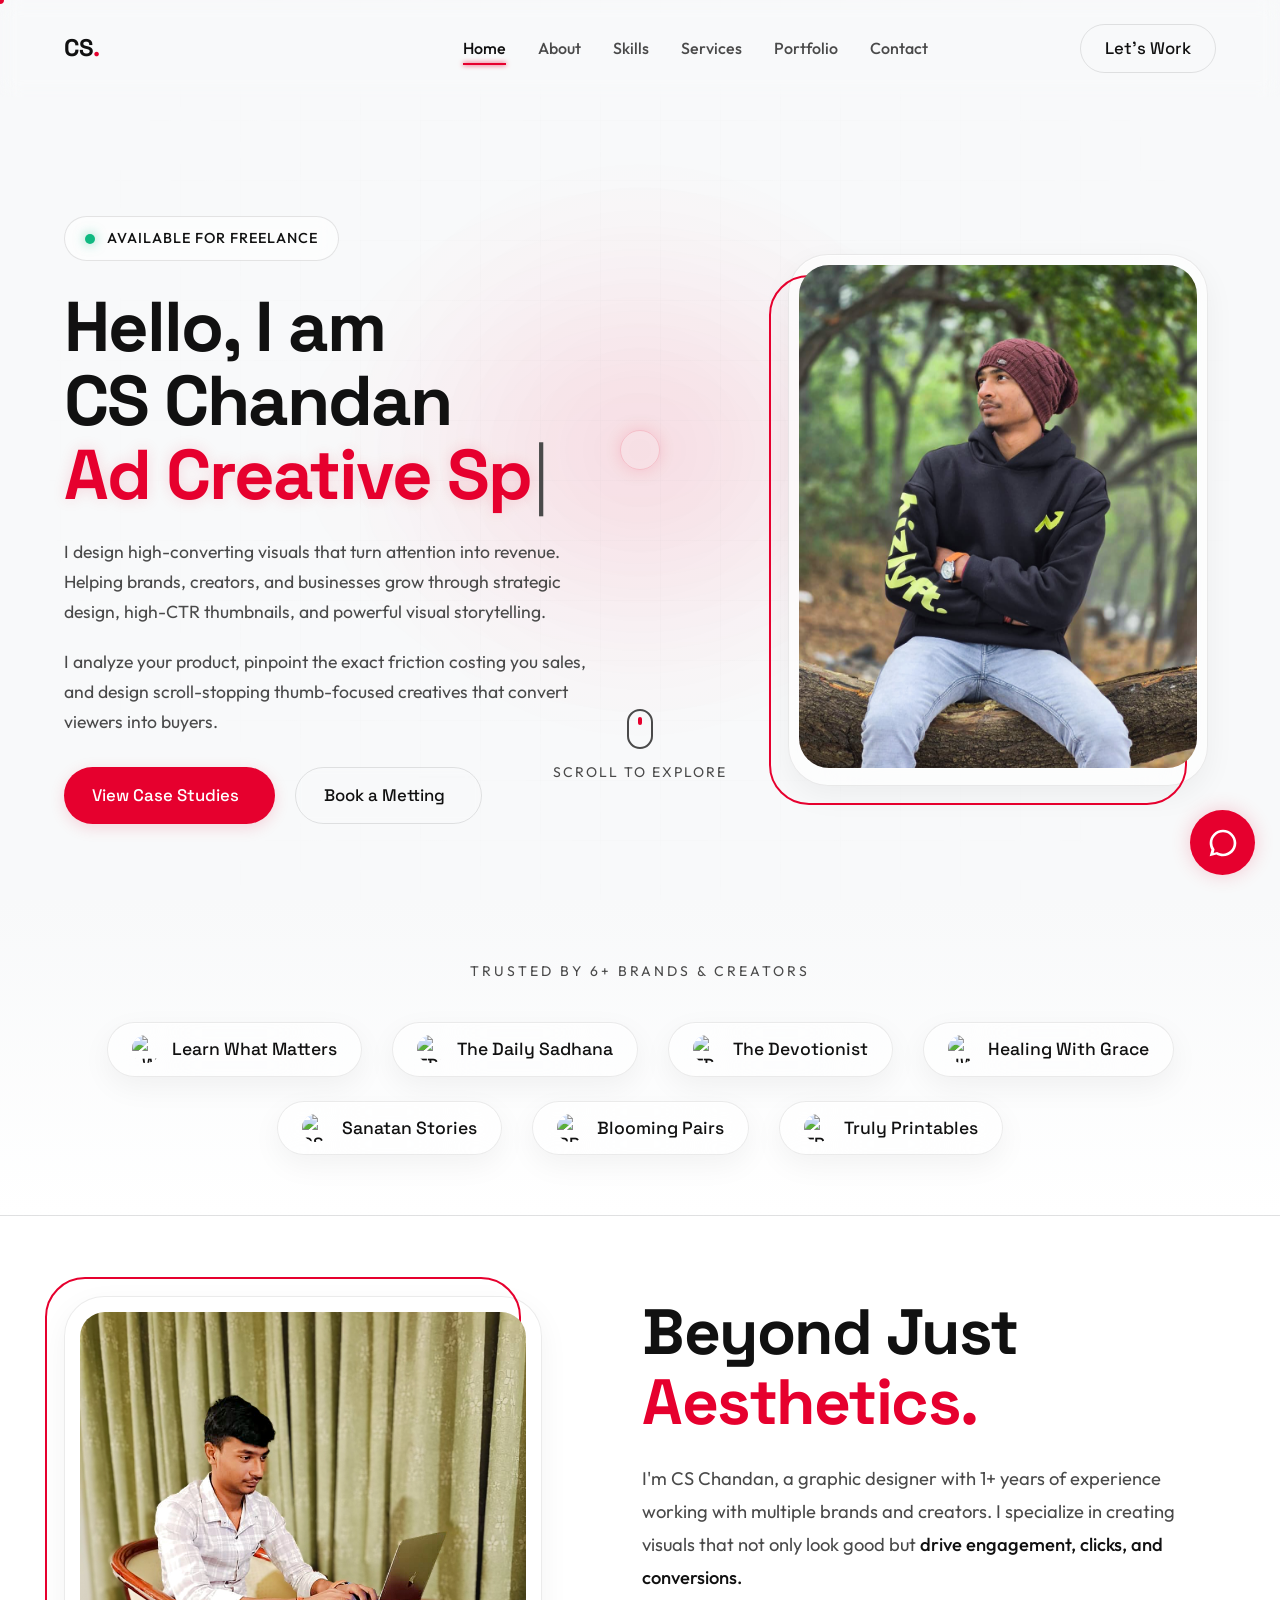
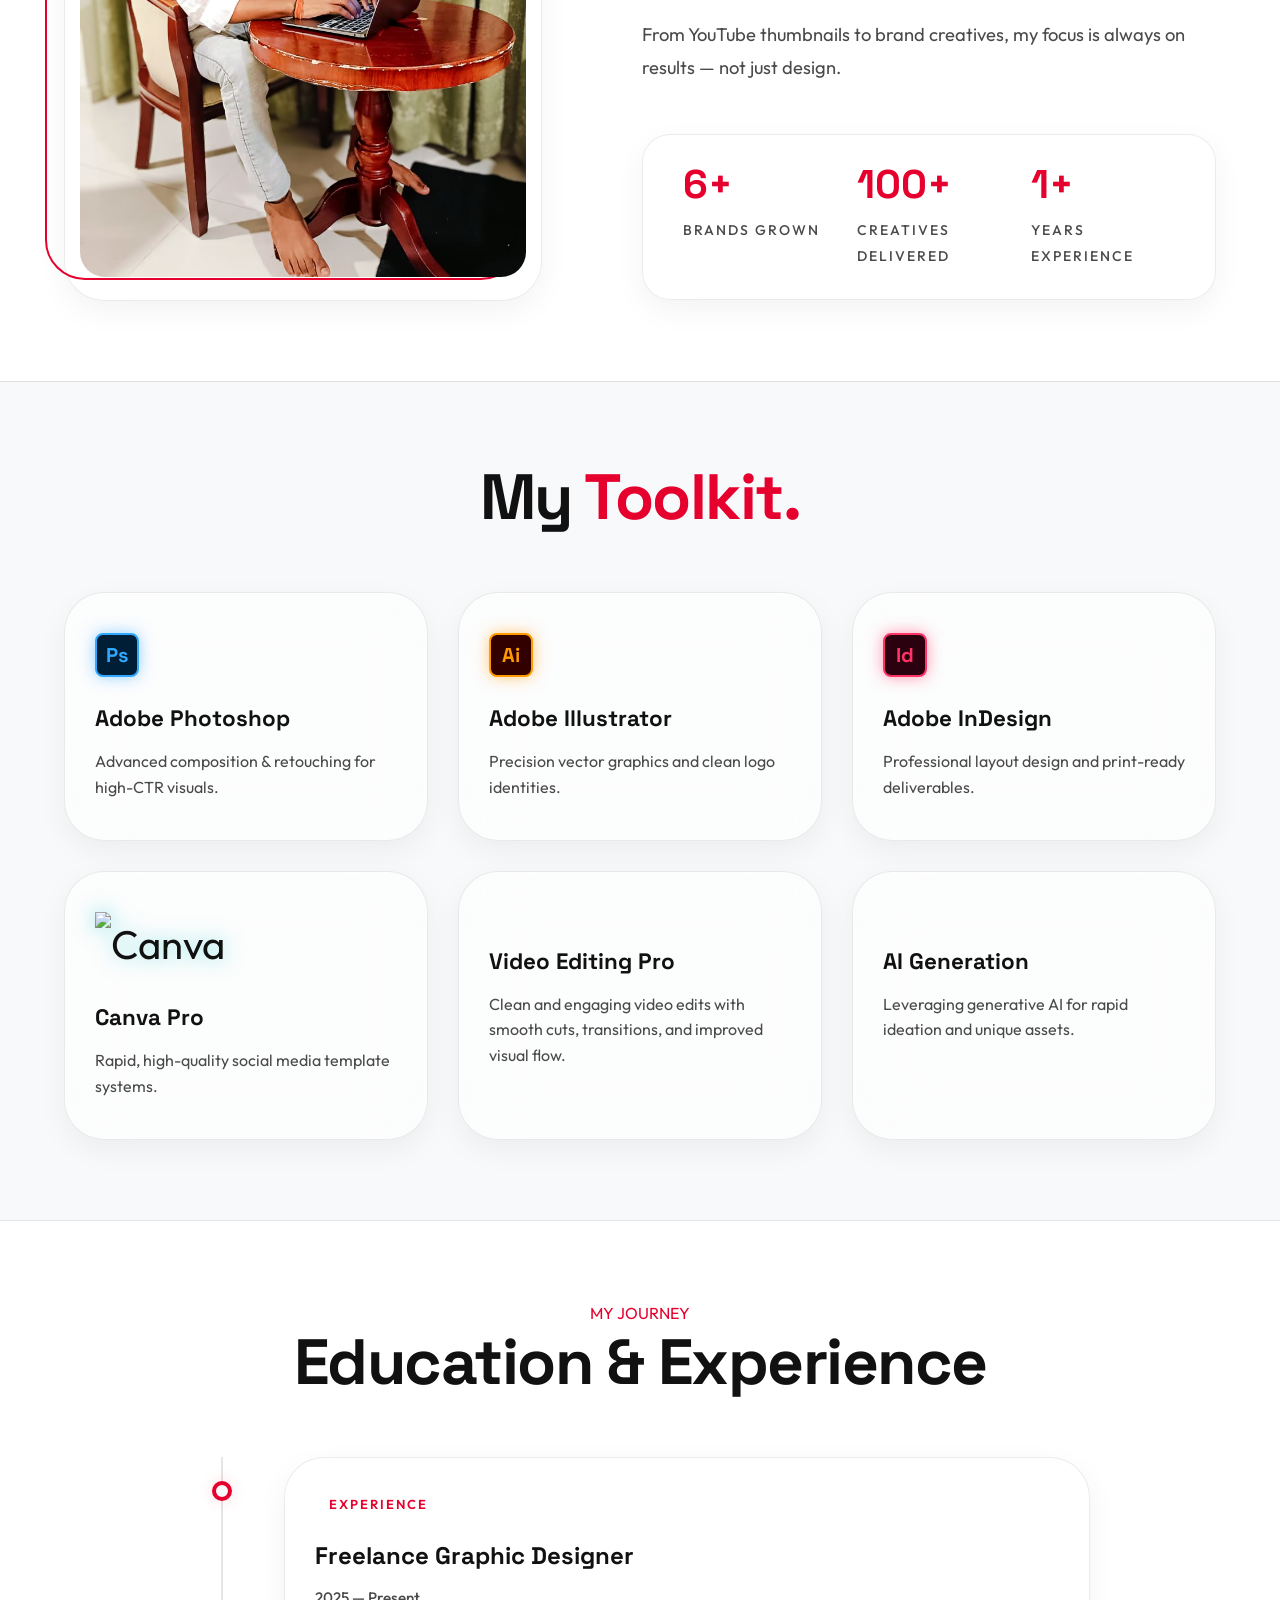
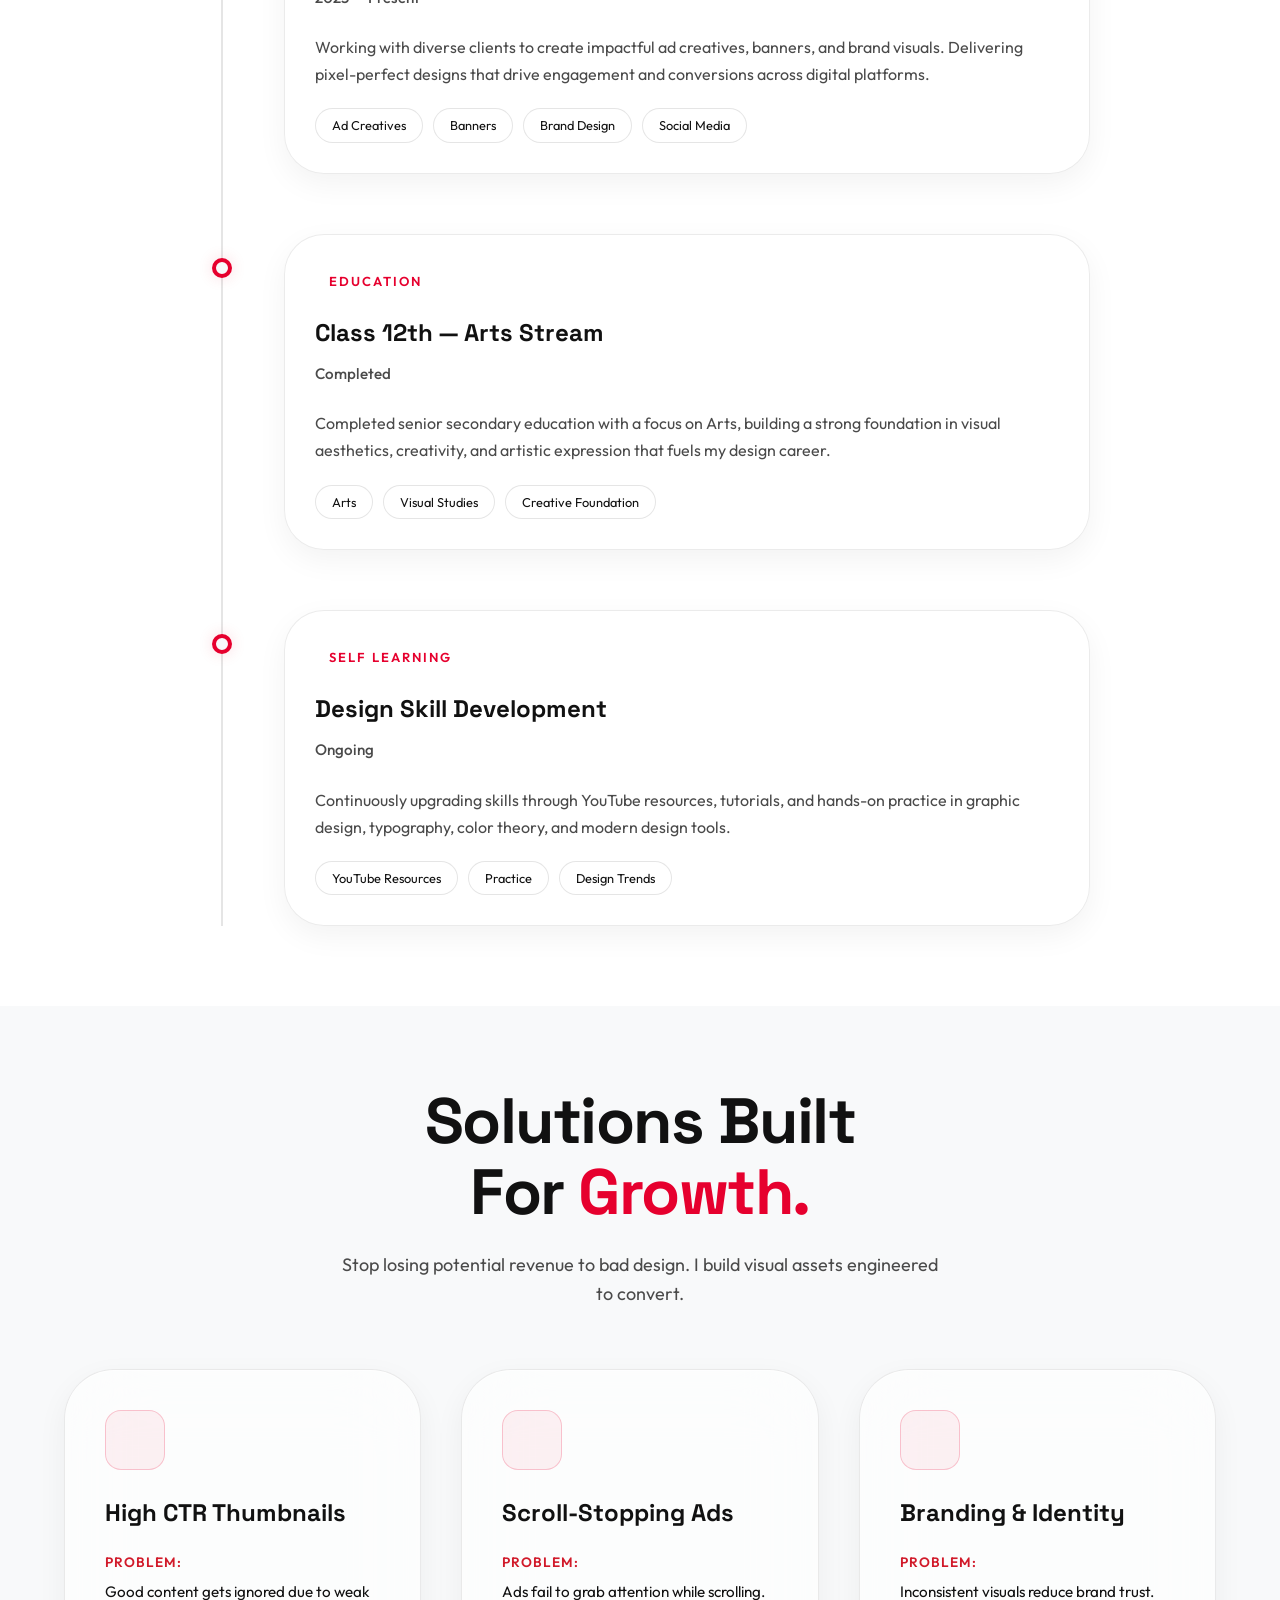
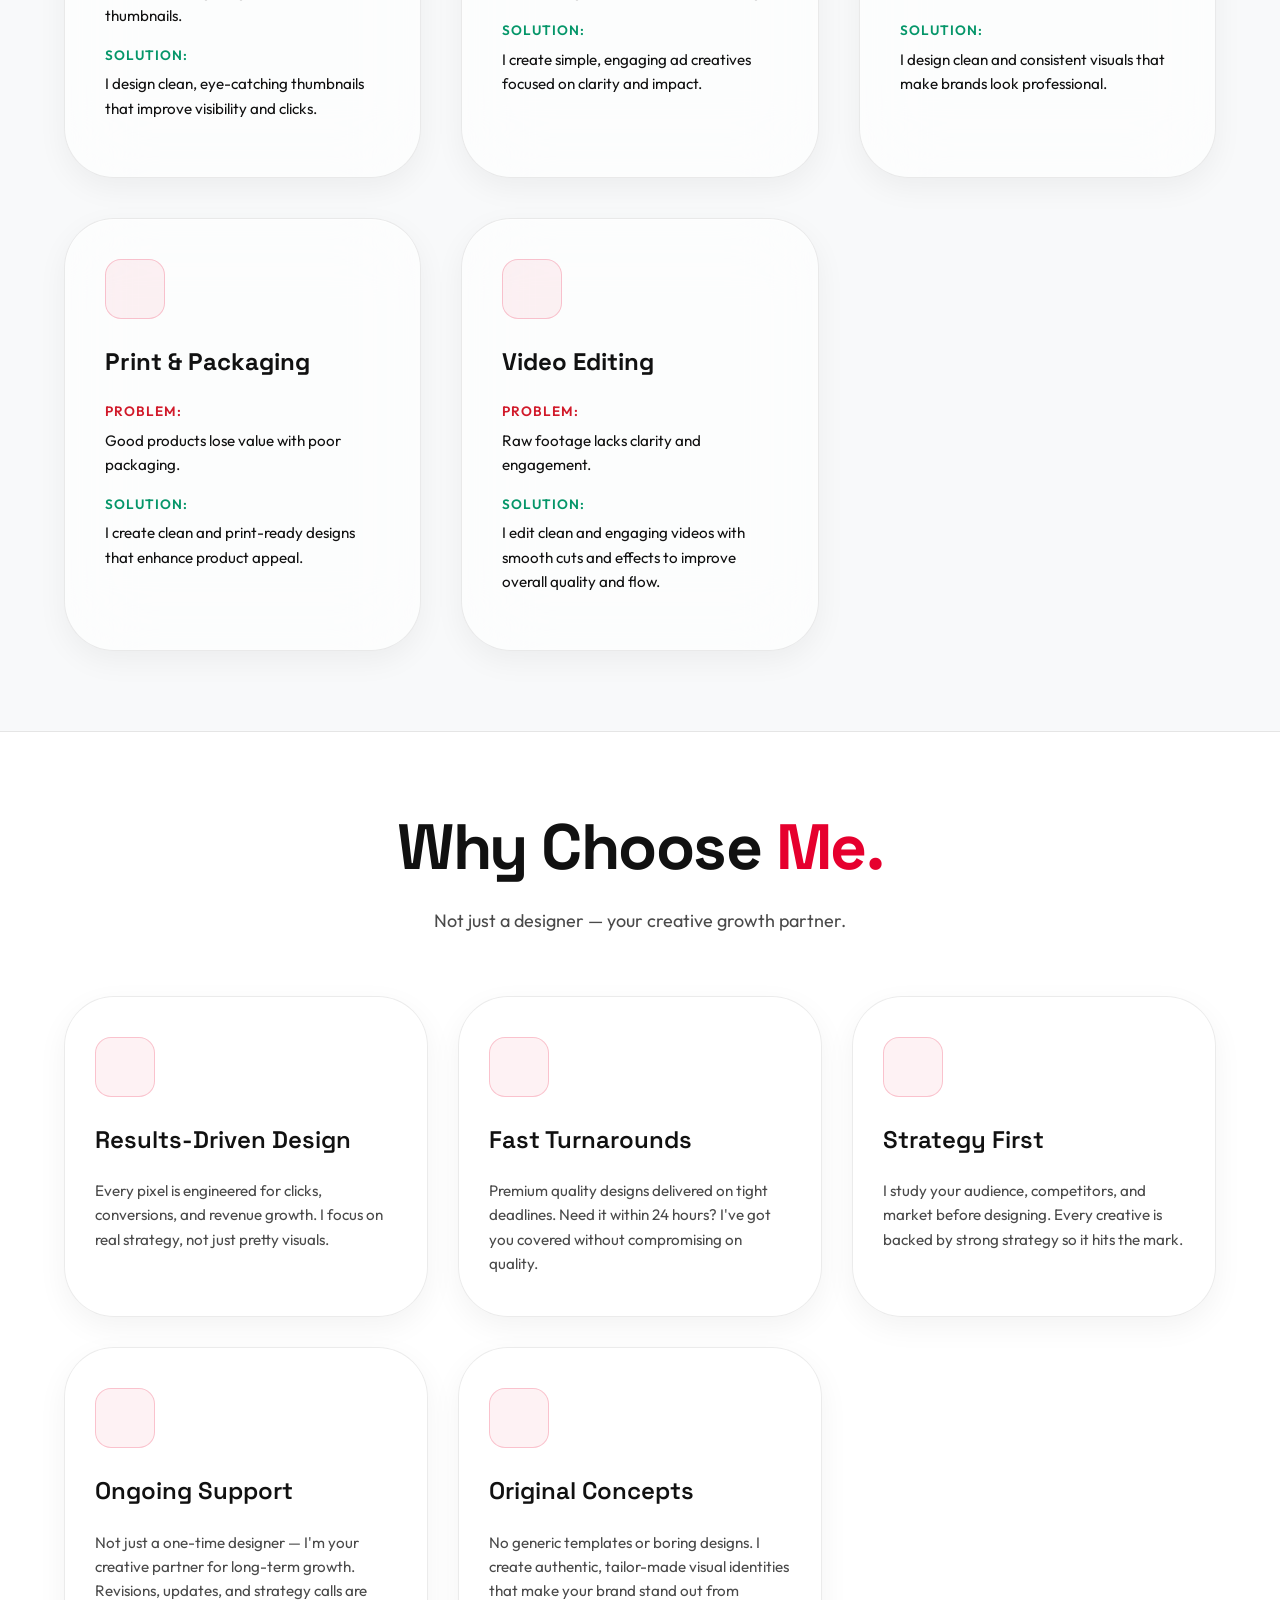
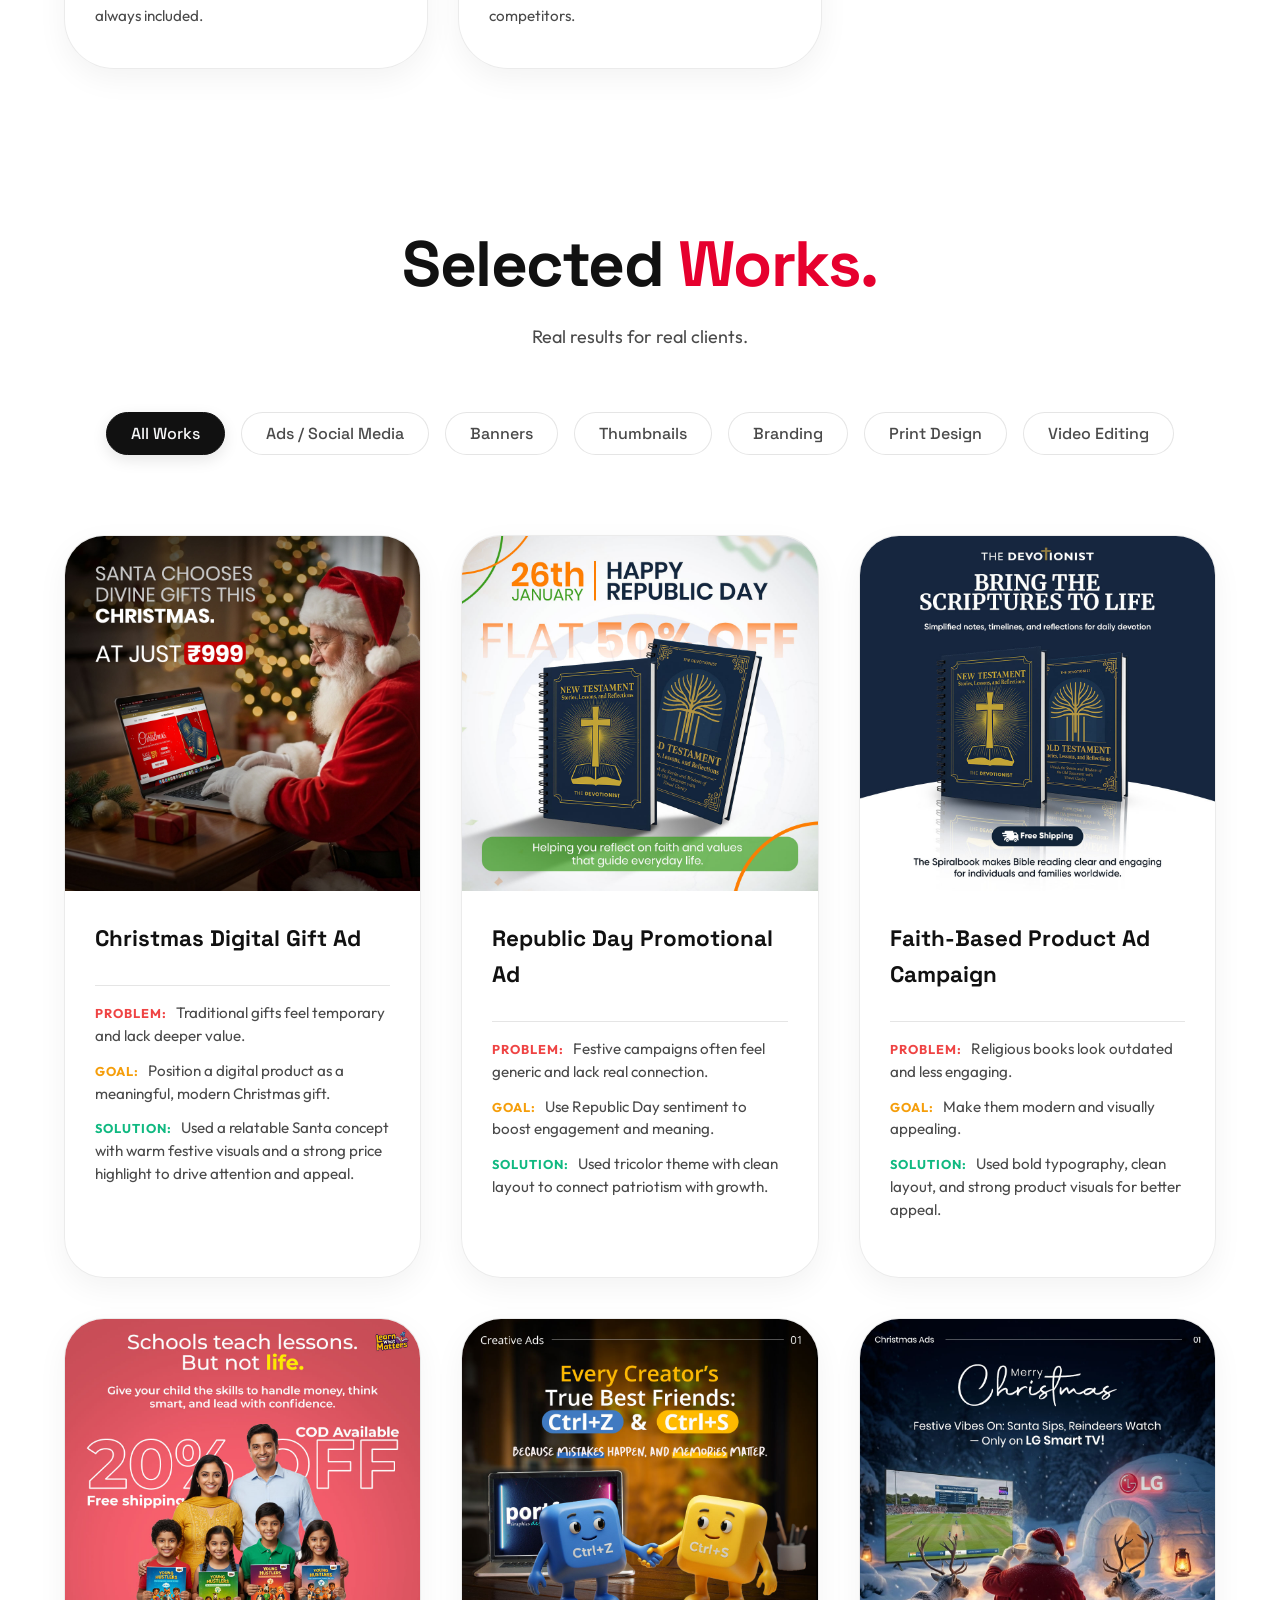
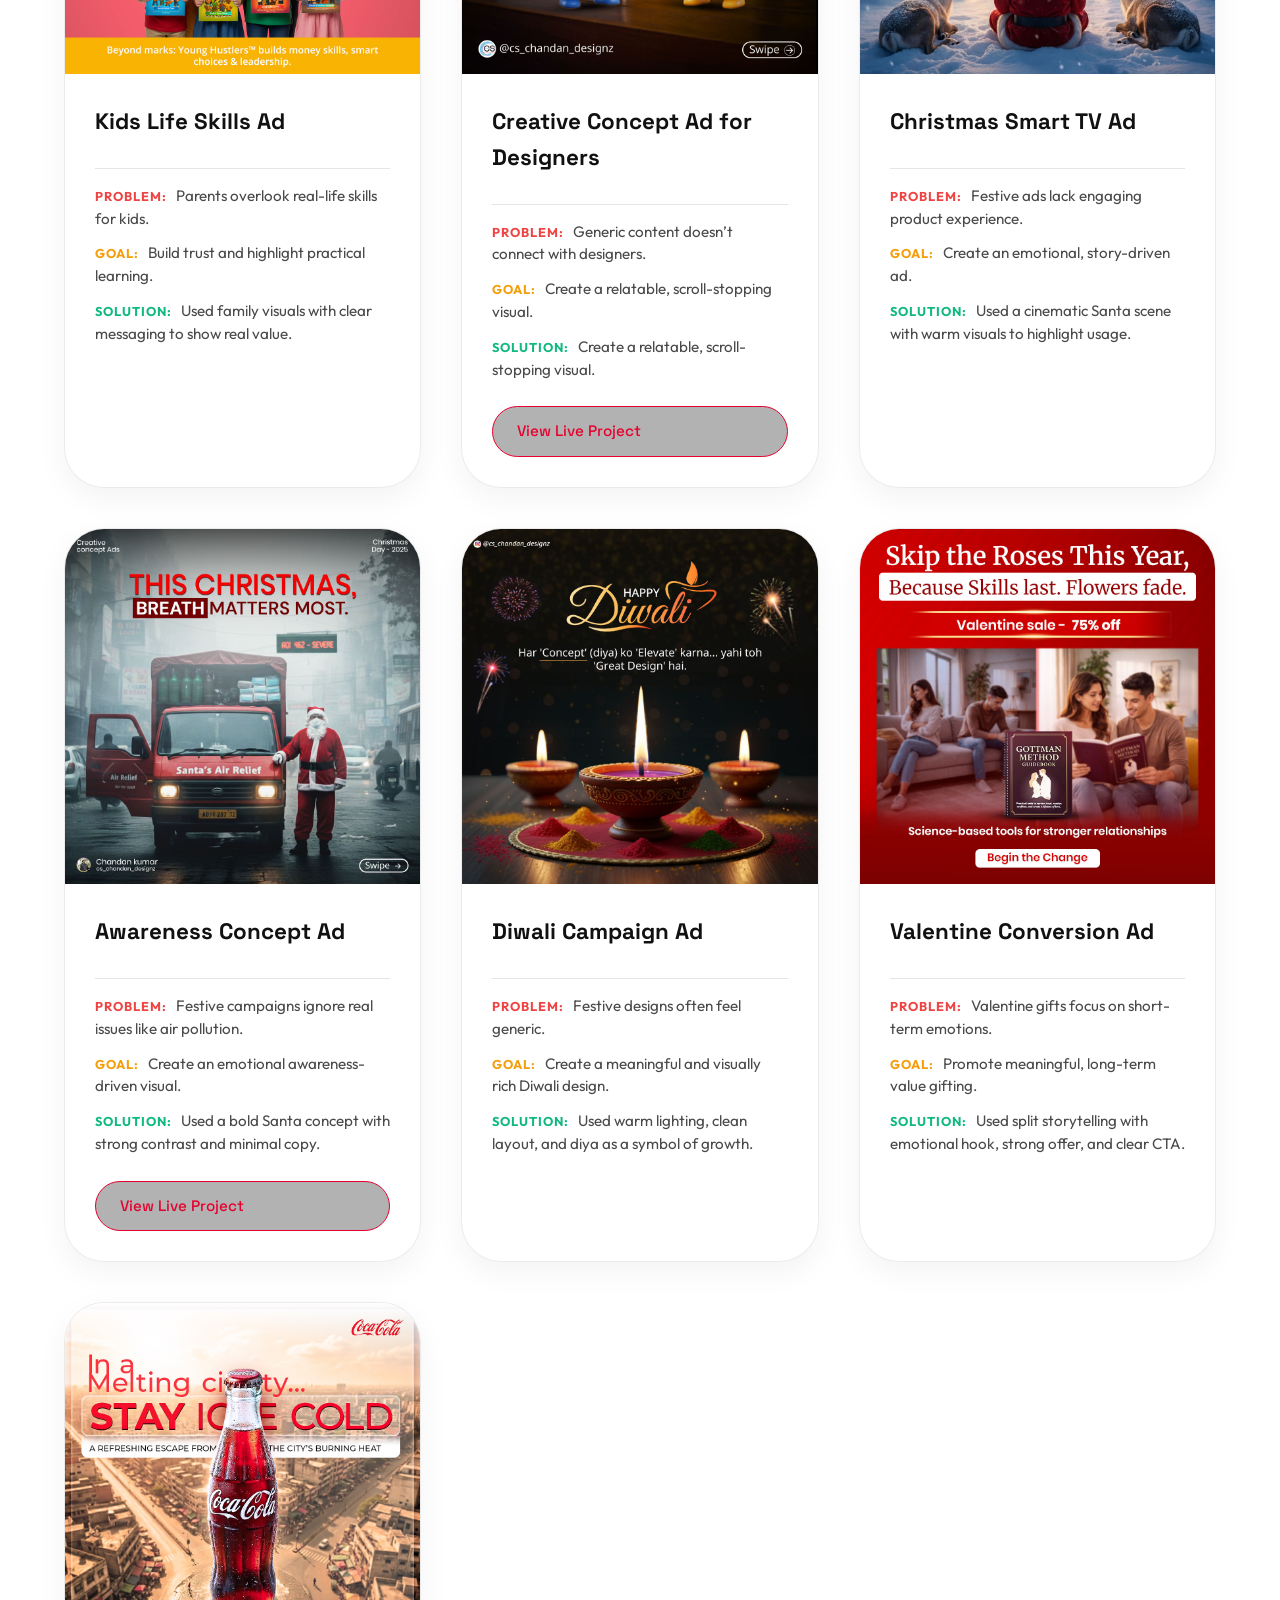
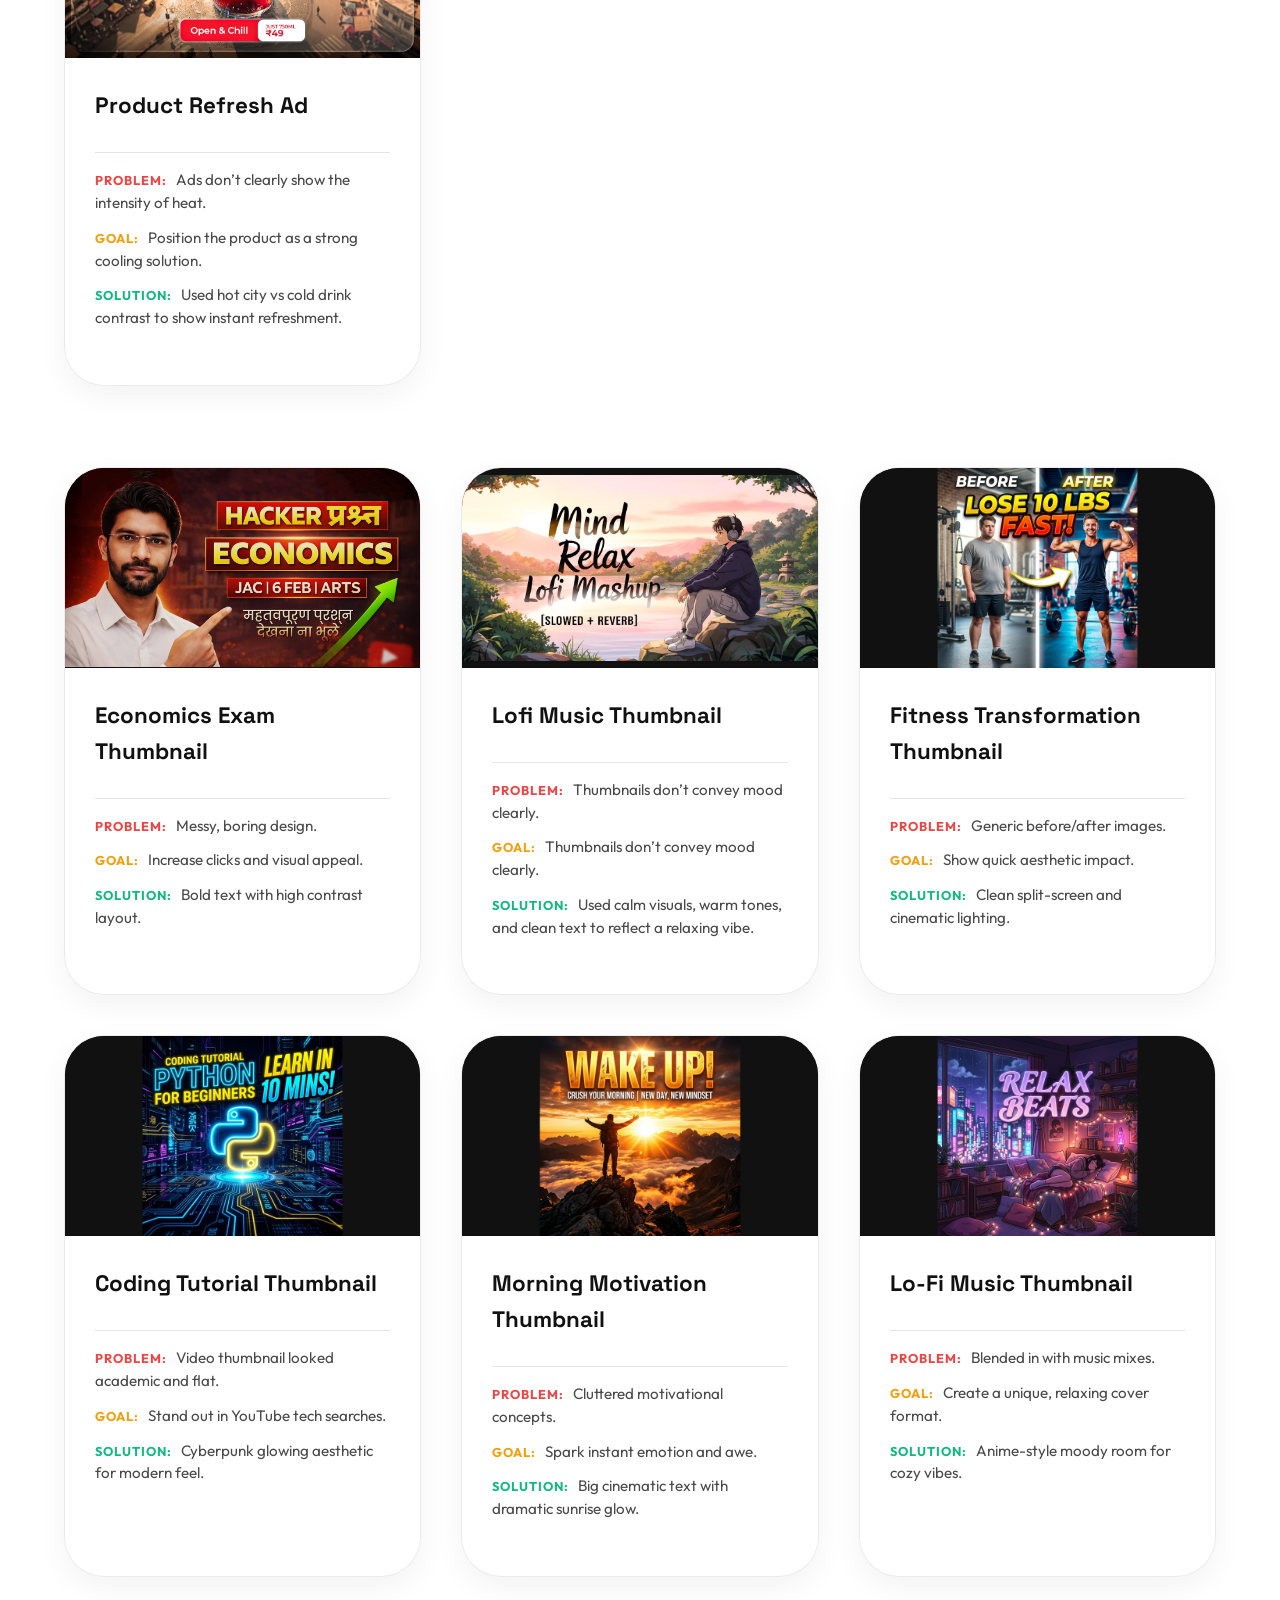
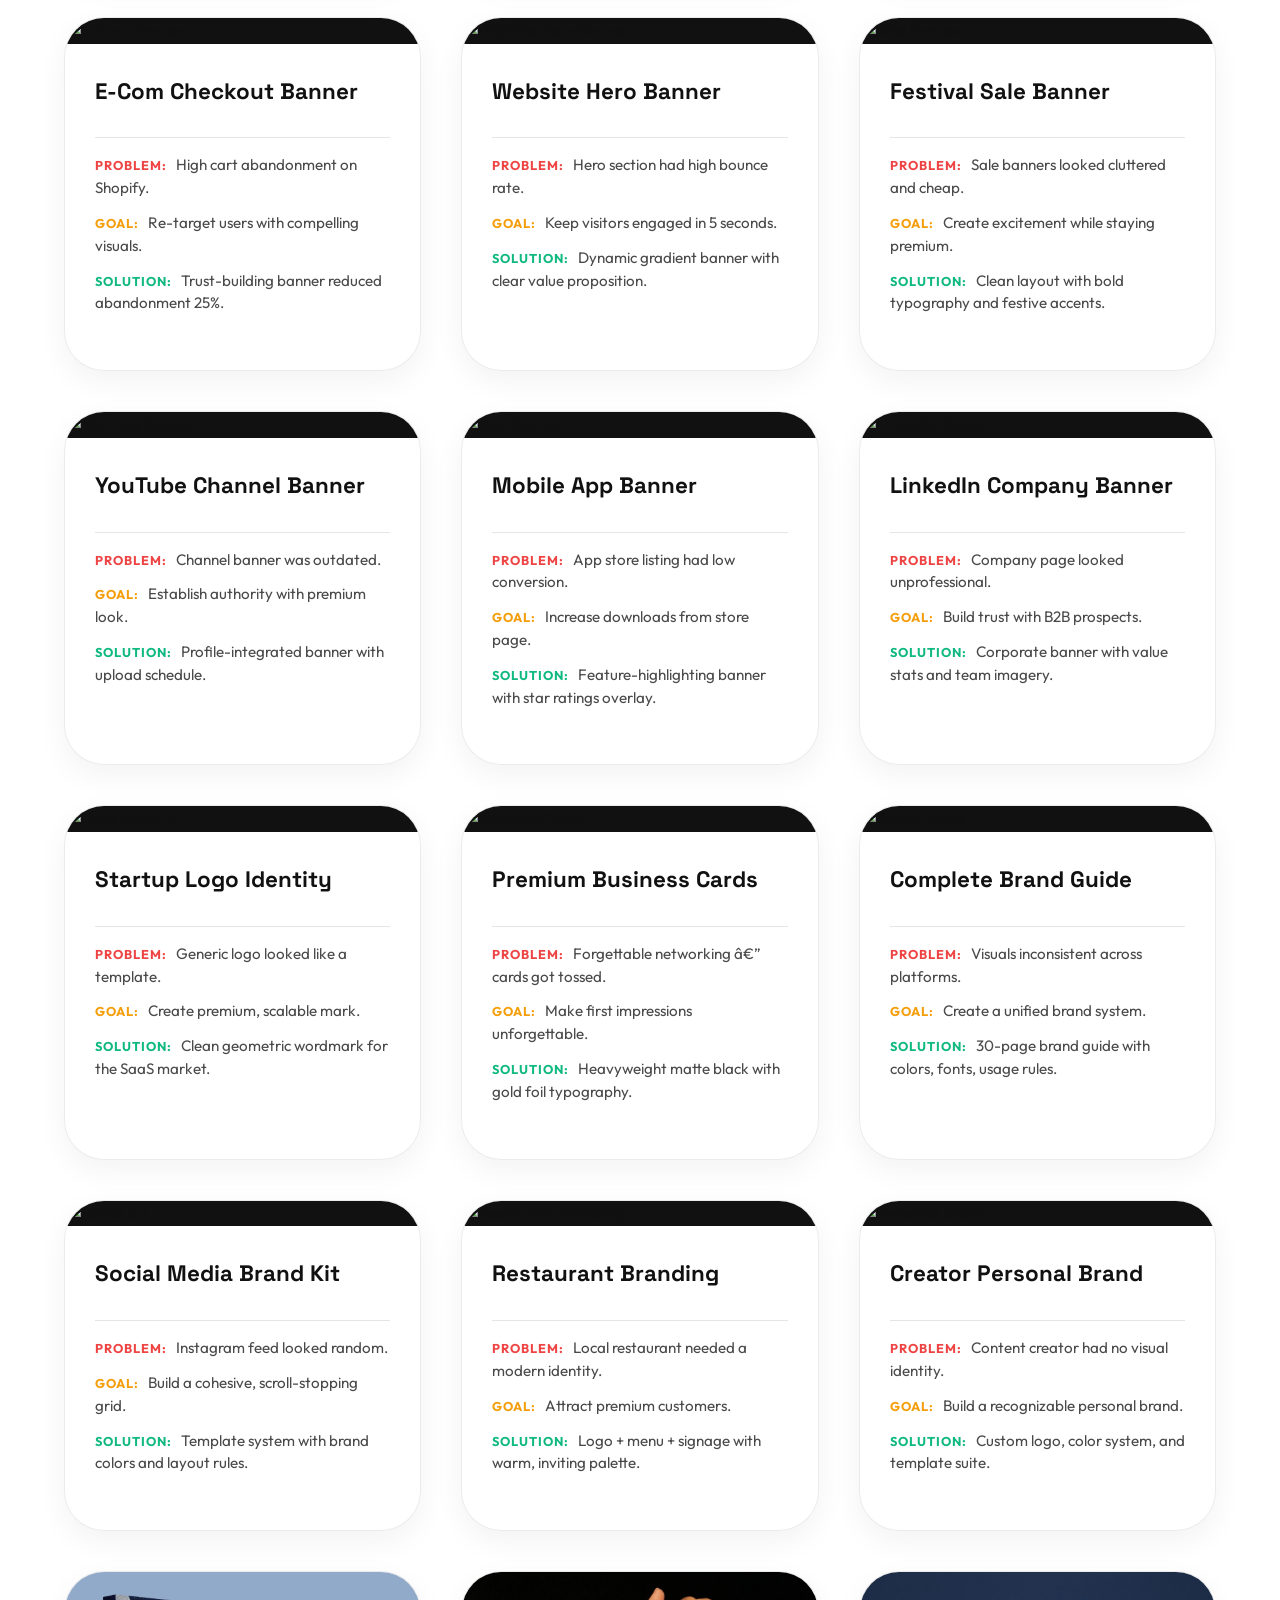
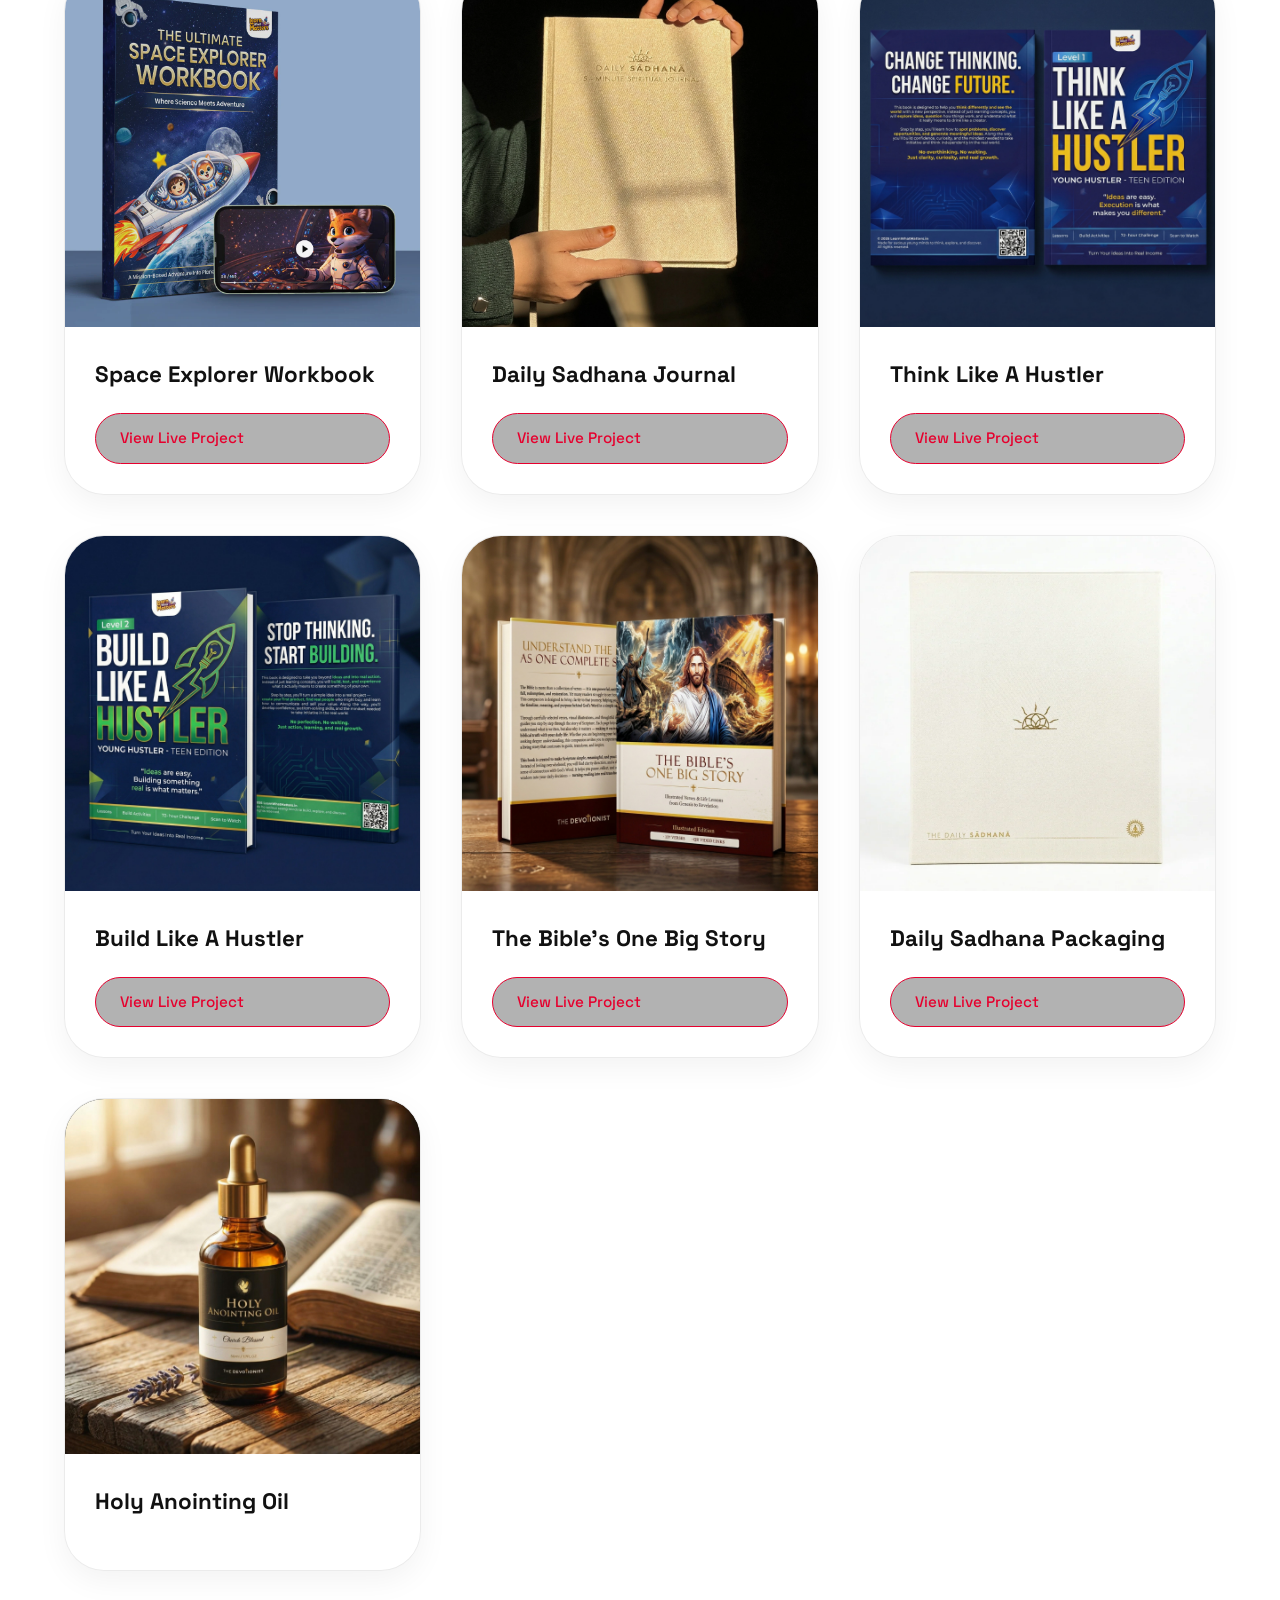
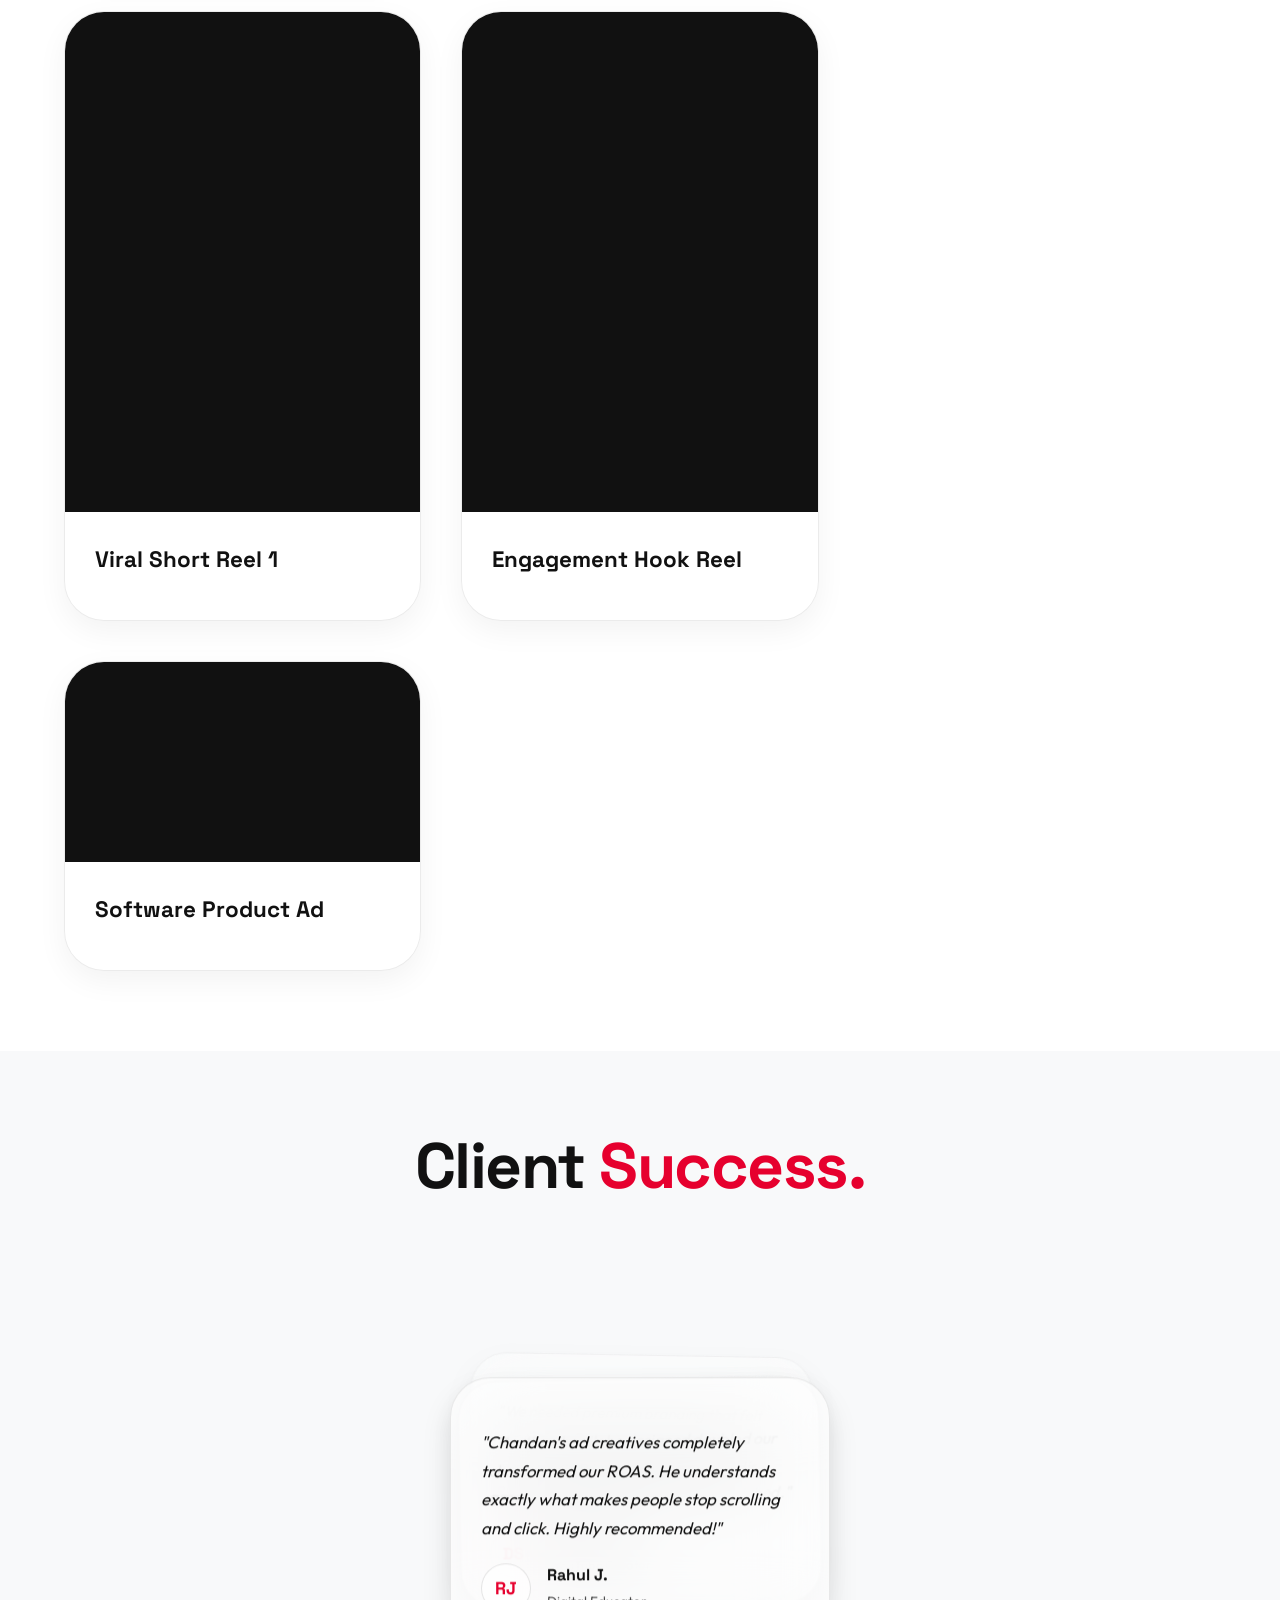
==== commit 5e8cece2: "seo tag" ====
--- a/index.html
+++ b/index.html
@@ -4,6 +4,7 @@
 <head>
     <meta charset="UTF-8">
     <meta name="viewport" content="width=device-width, initial-scale=1.0">
+    <meta name="google-site-verification" content="frraBgHAb3zwMj_IyUbGv3jMP2s7_LvsBYEYCSgz70o" />
 
     <!-- ========== PRIMARY SEO META TAGS ========== -->
     <title>CS Chandan | Graphic Designer & Thumbnail Expert – High-Converting Visuals</title>
